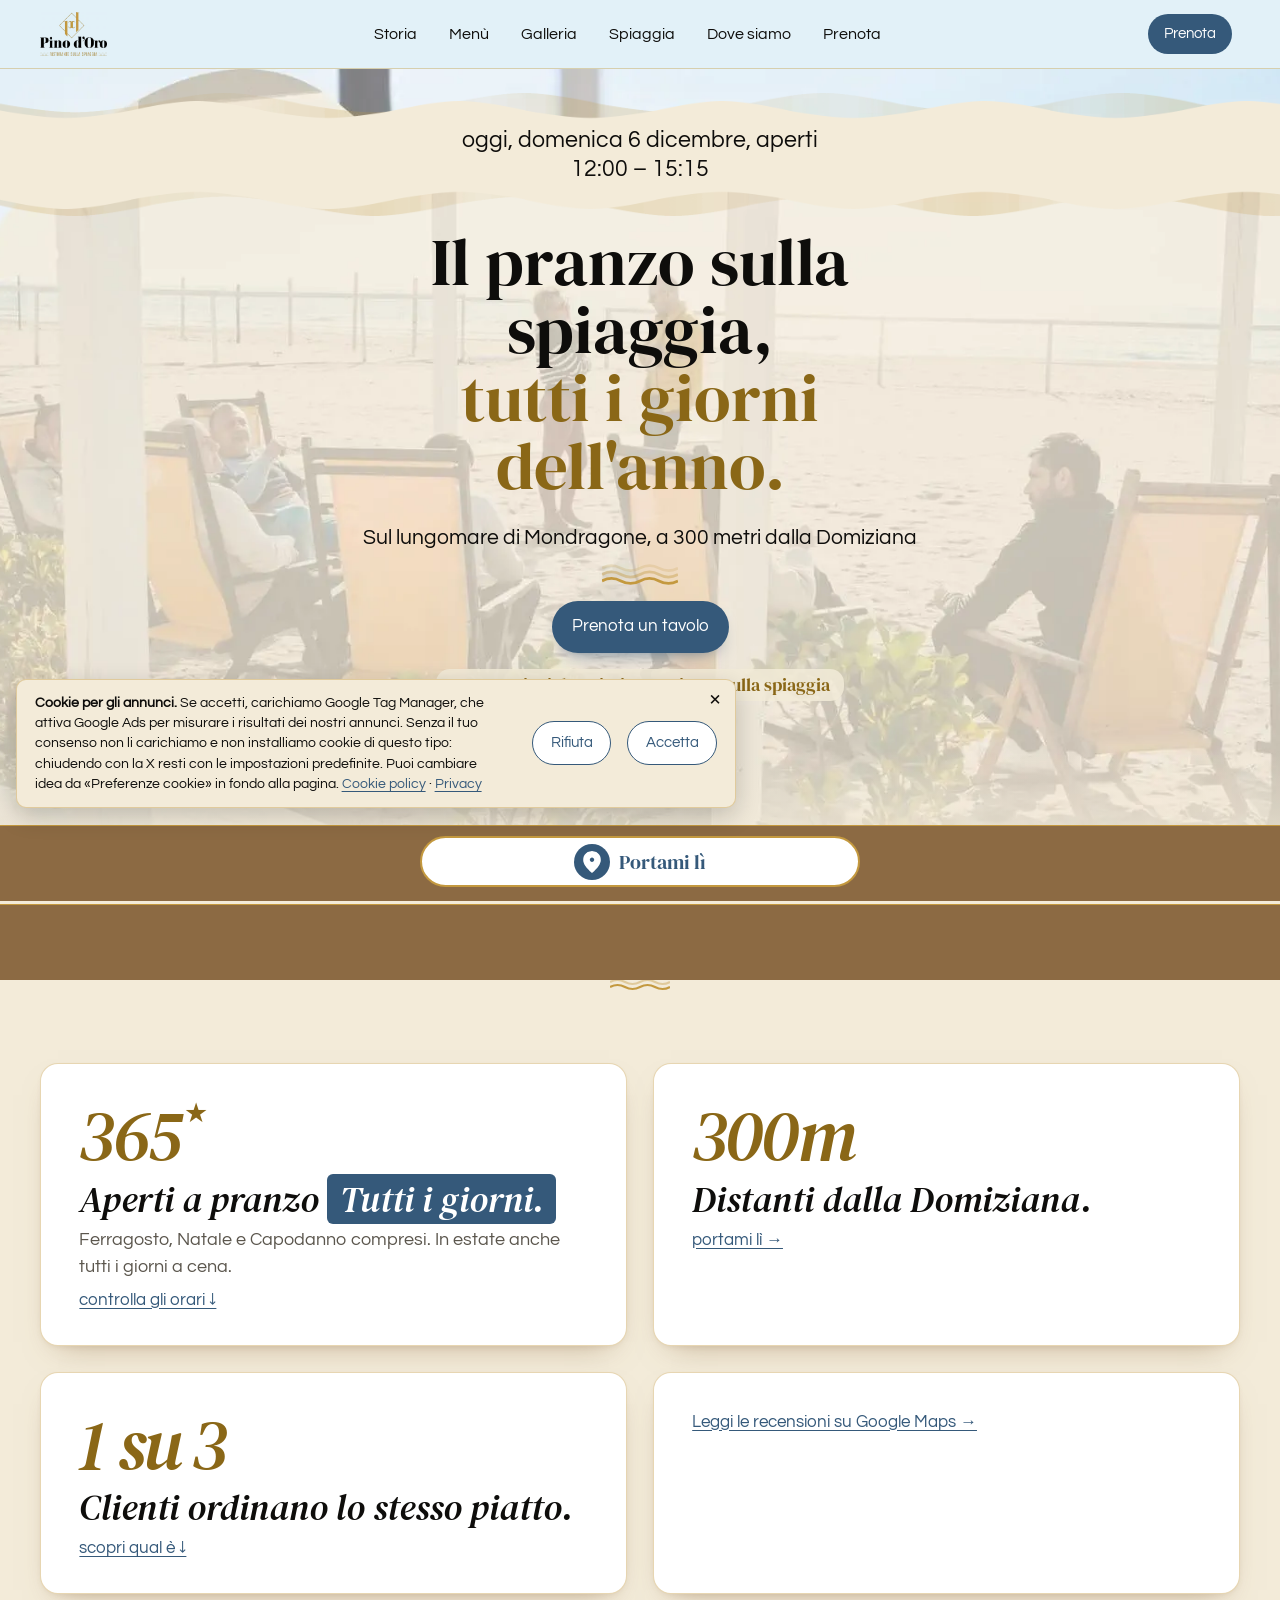
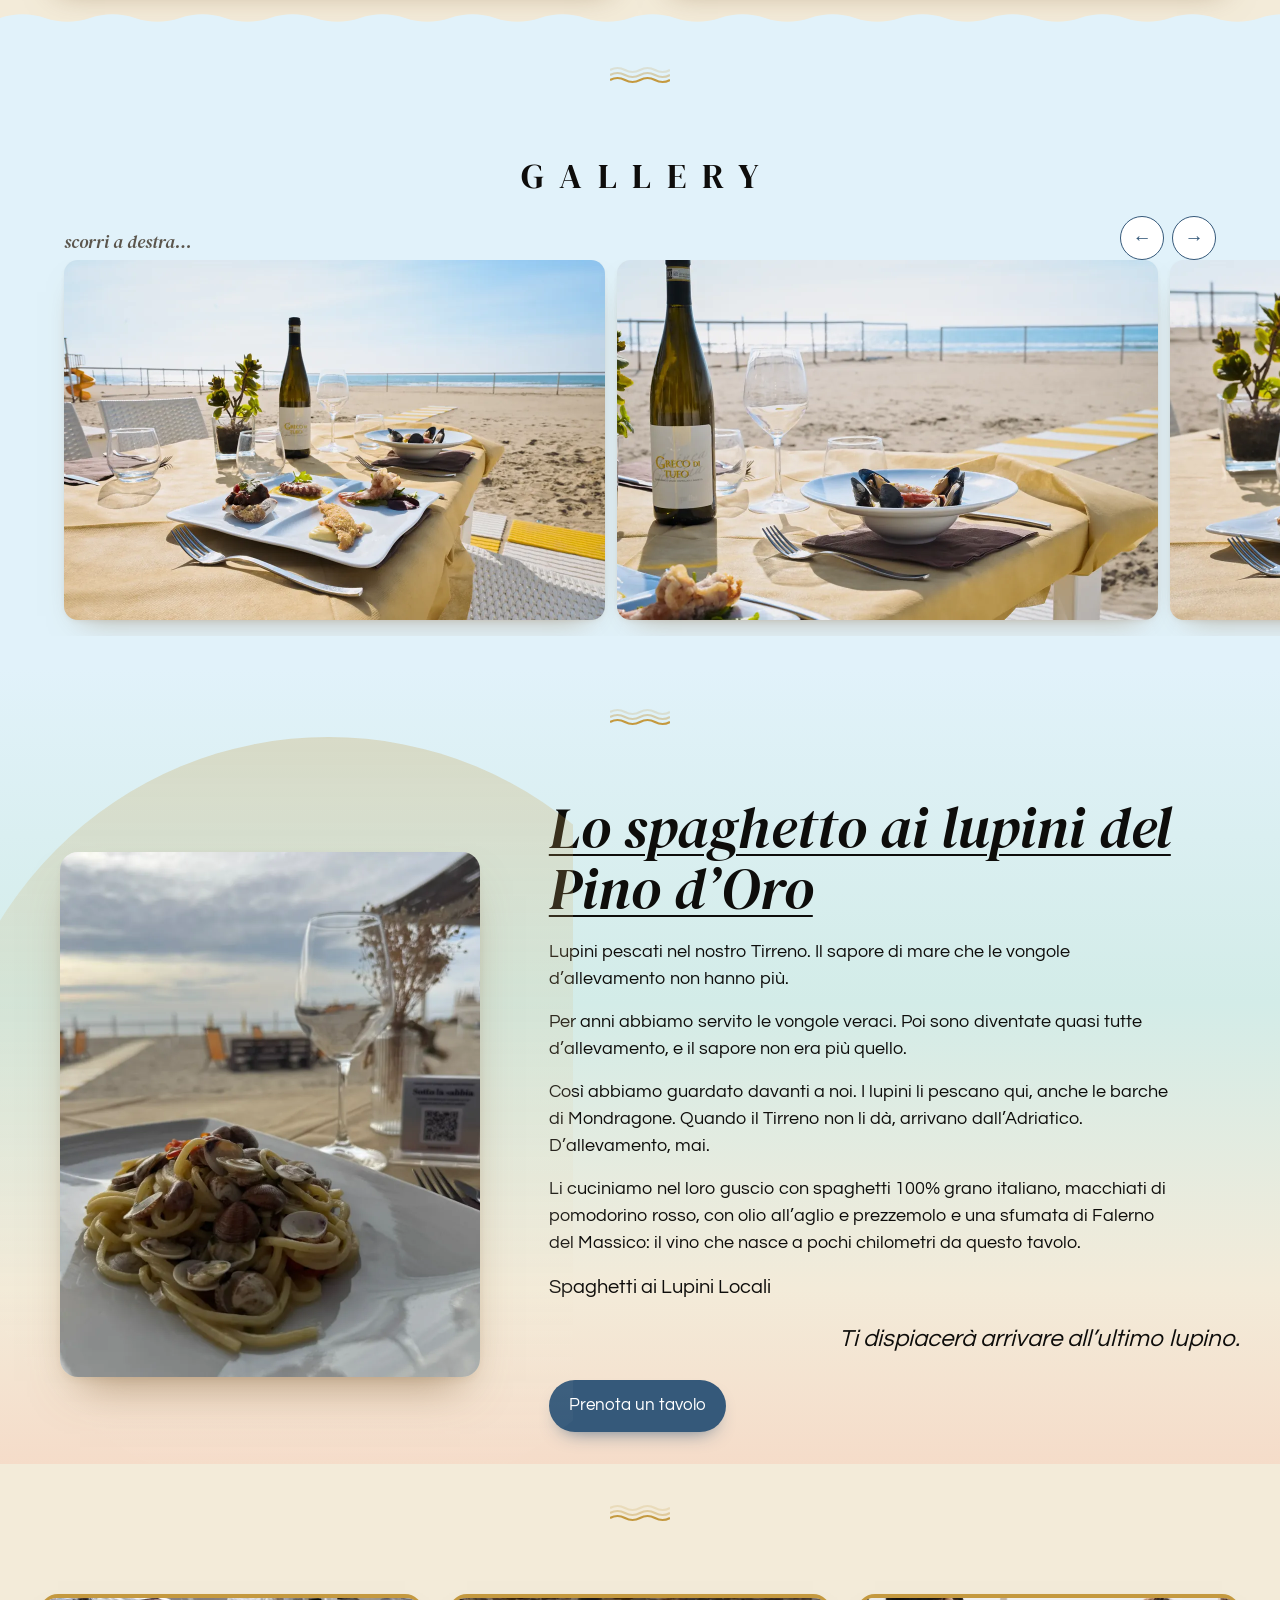
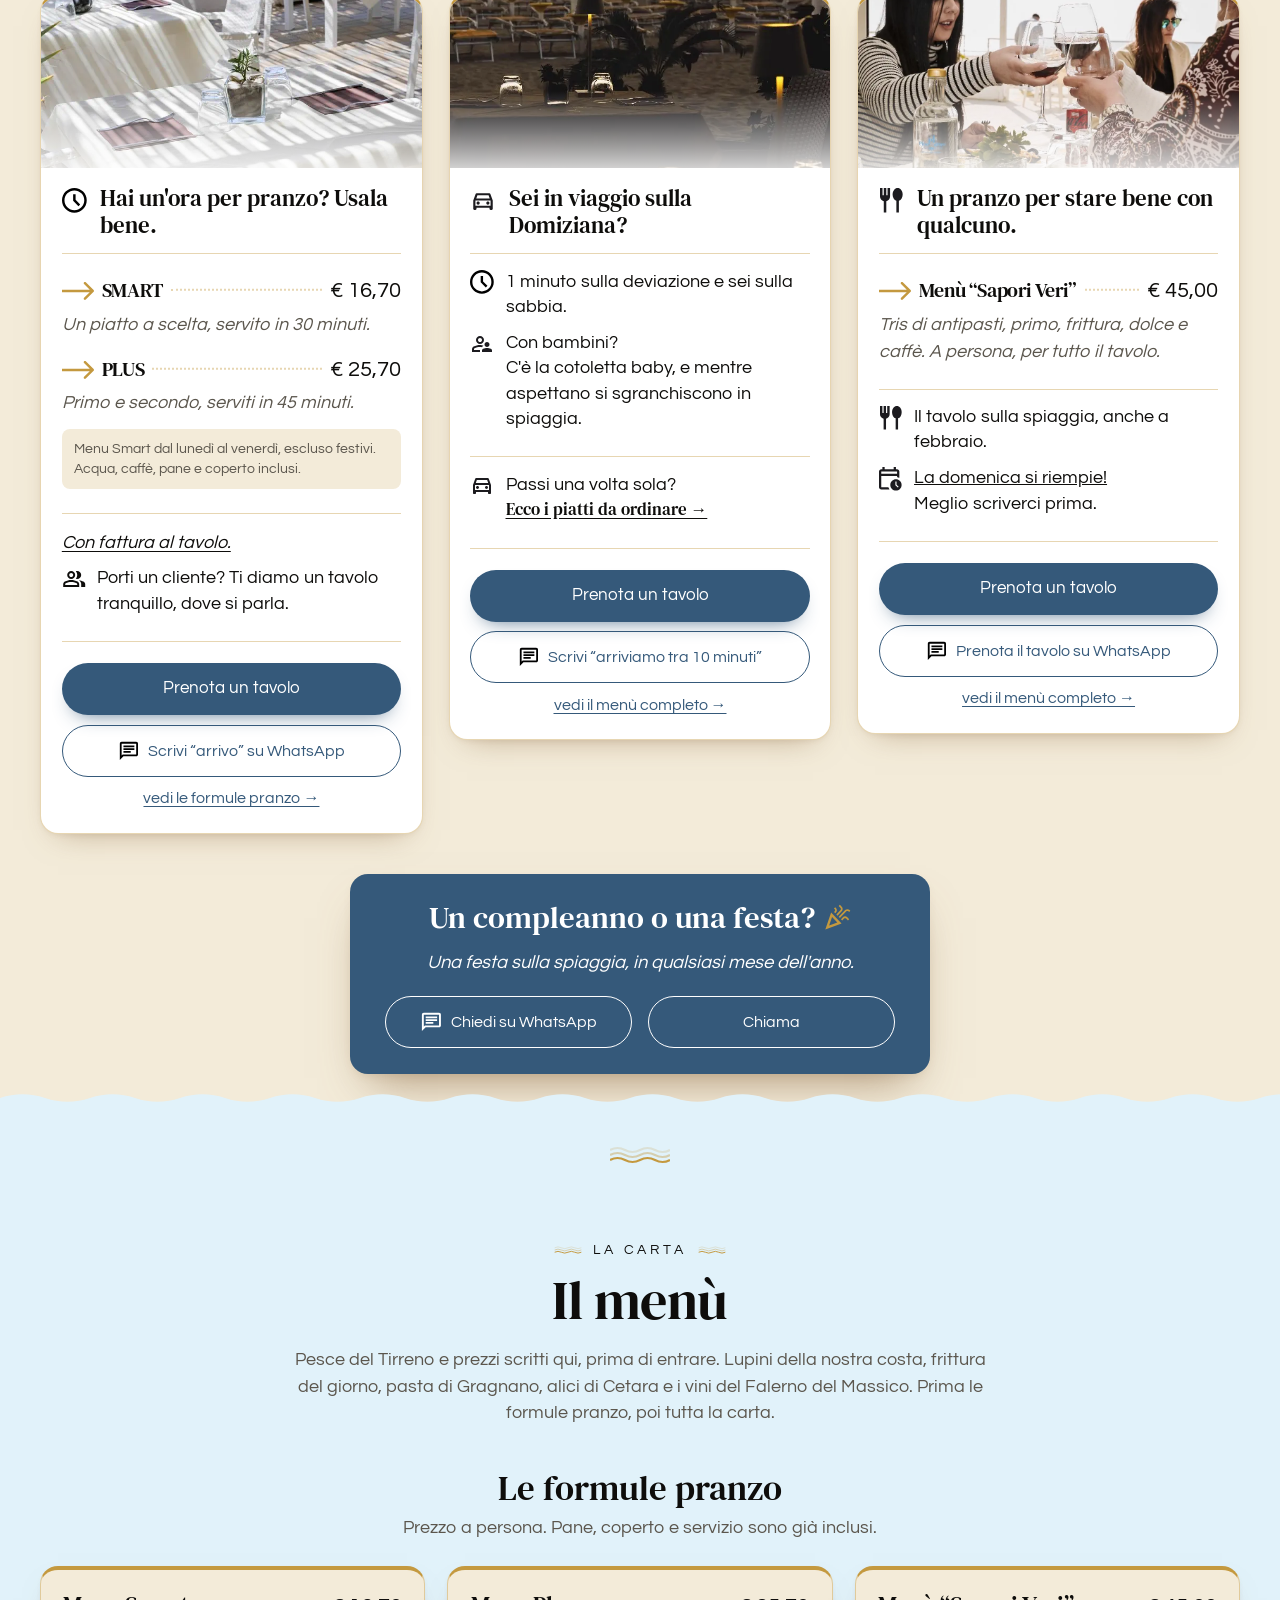
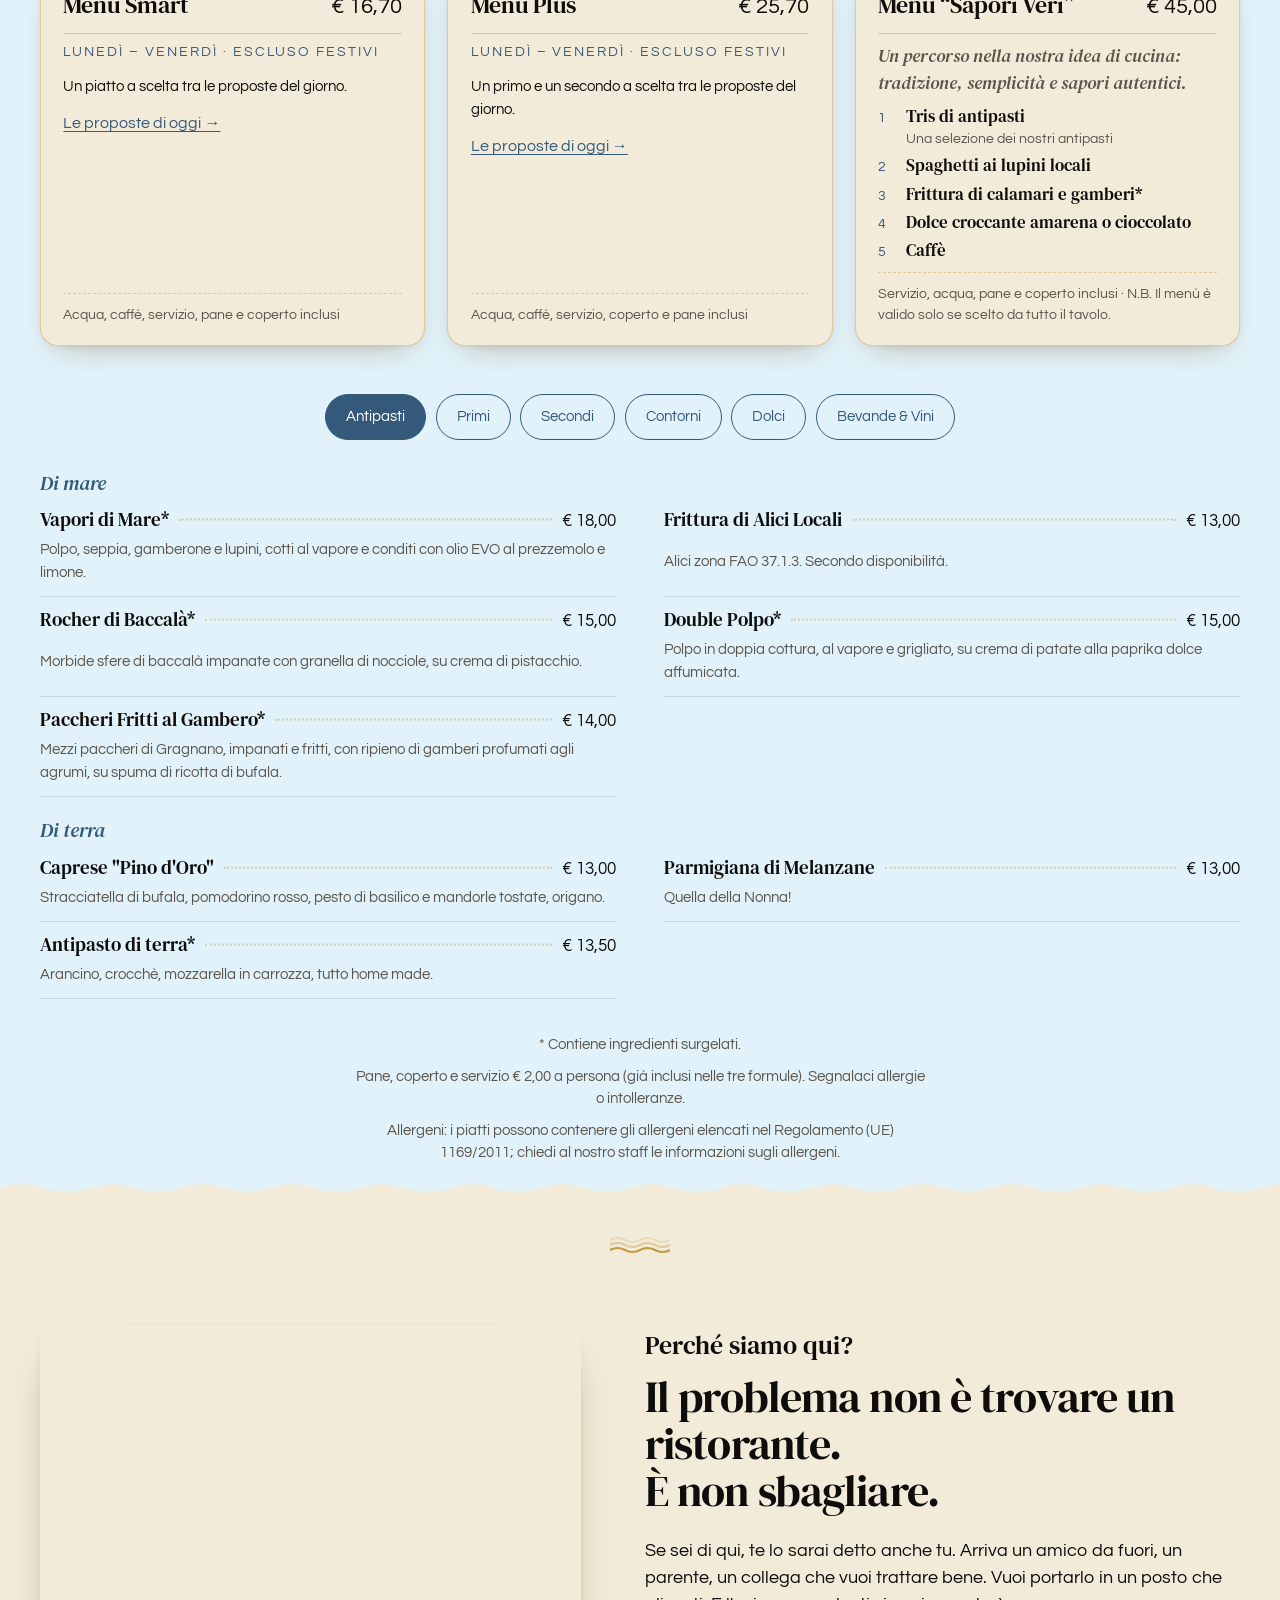
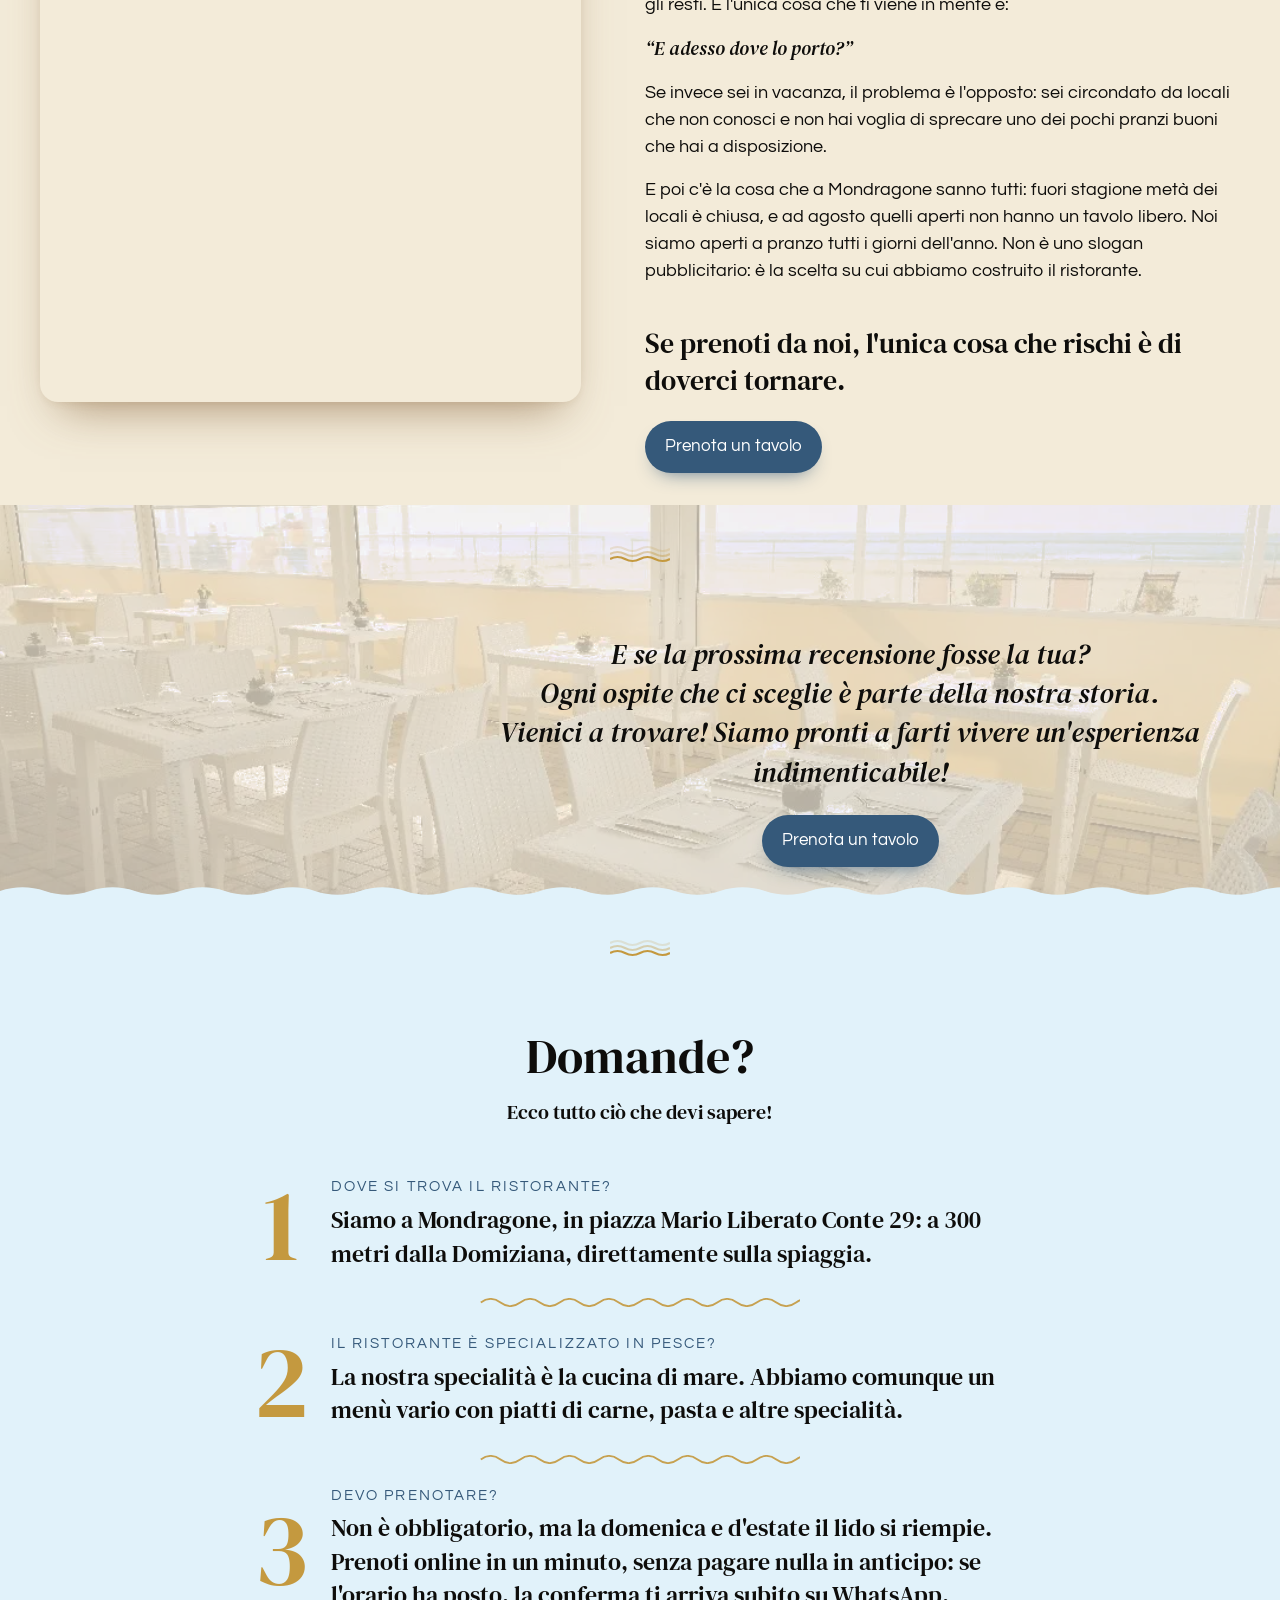
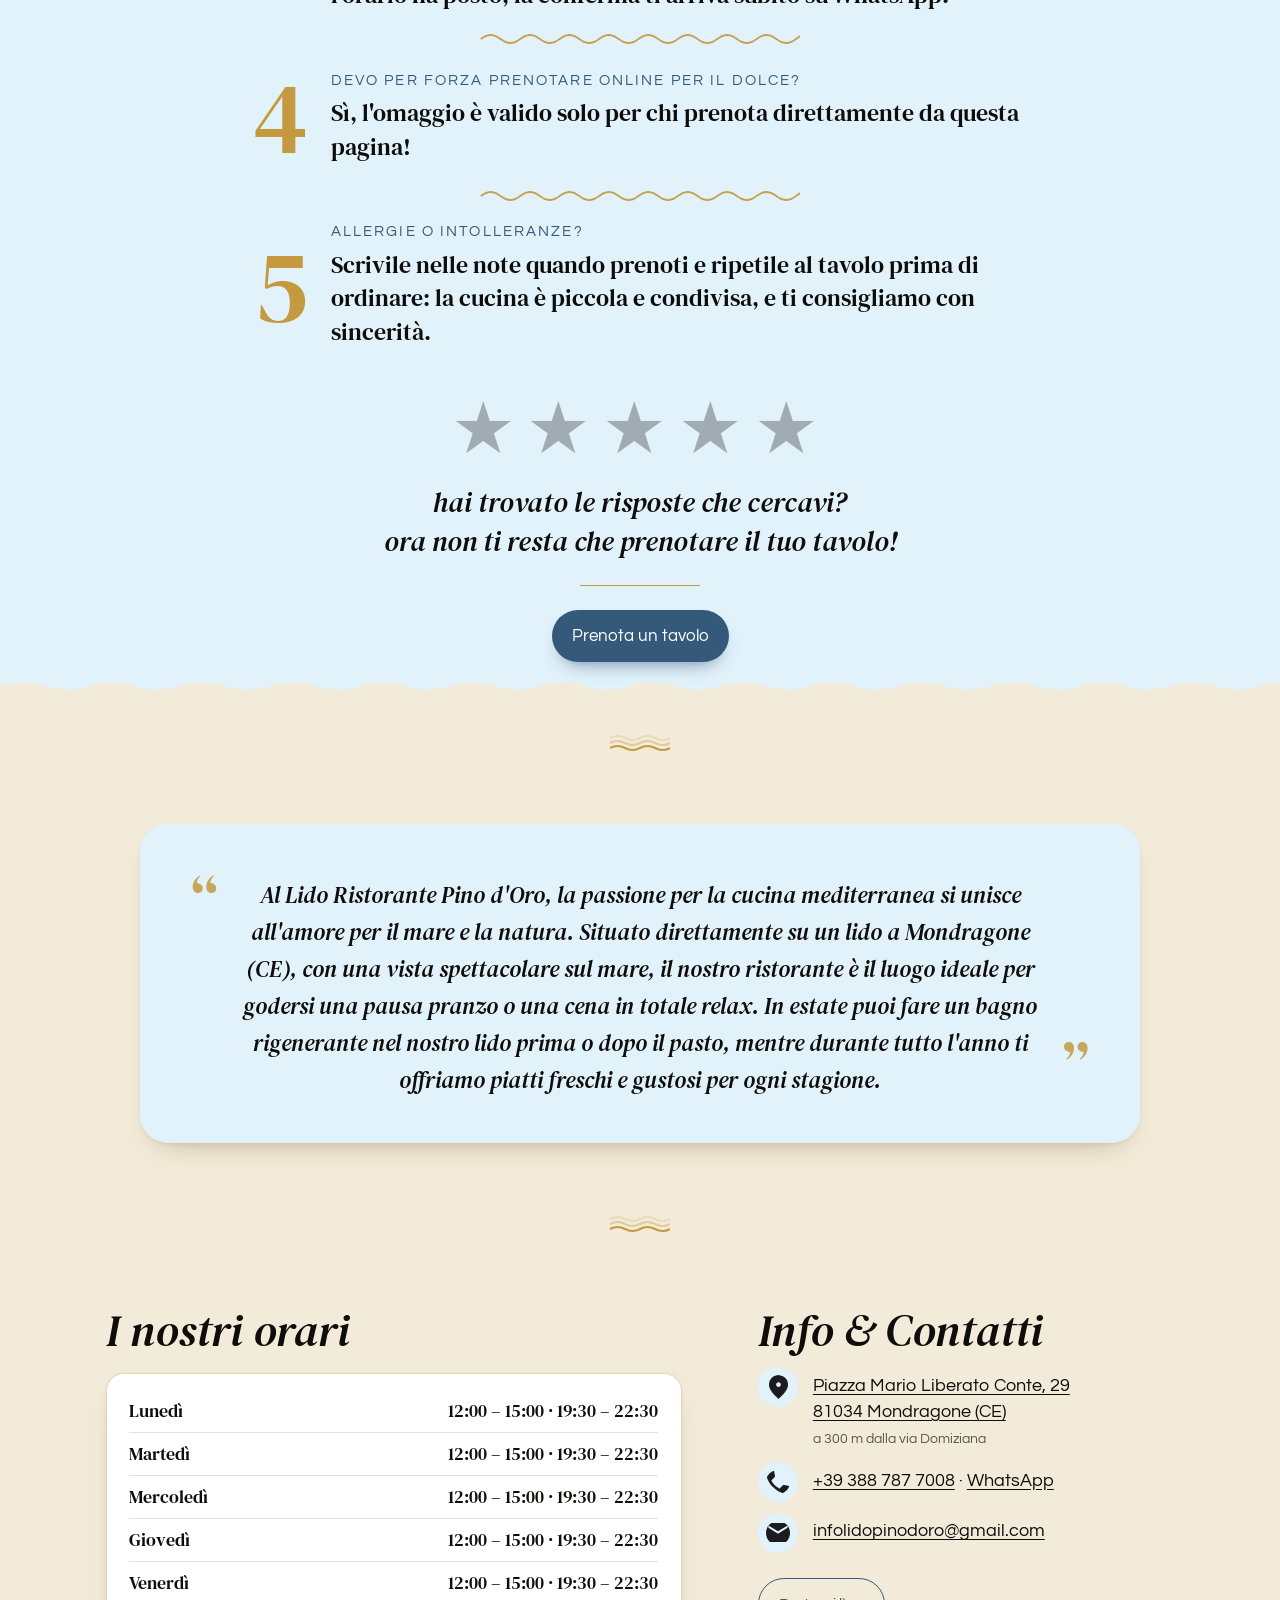
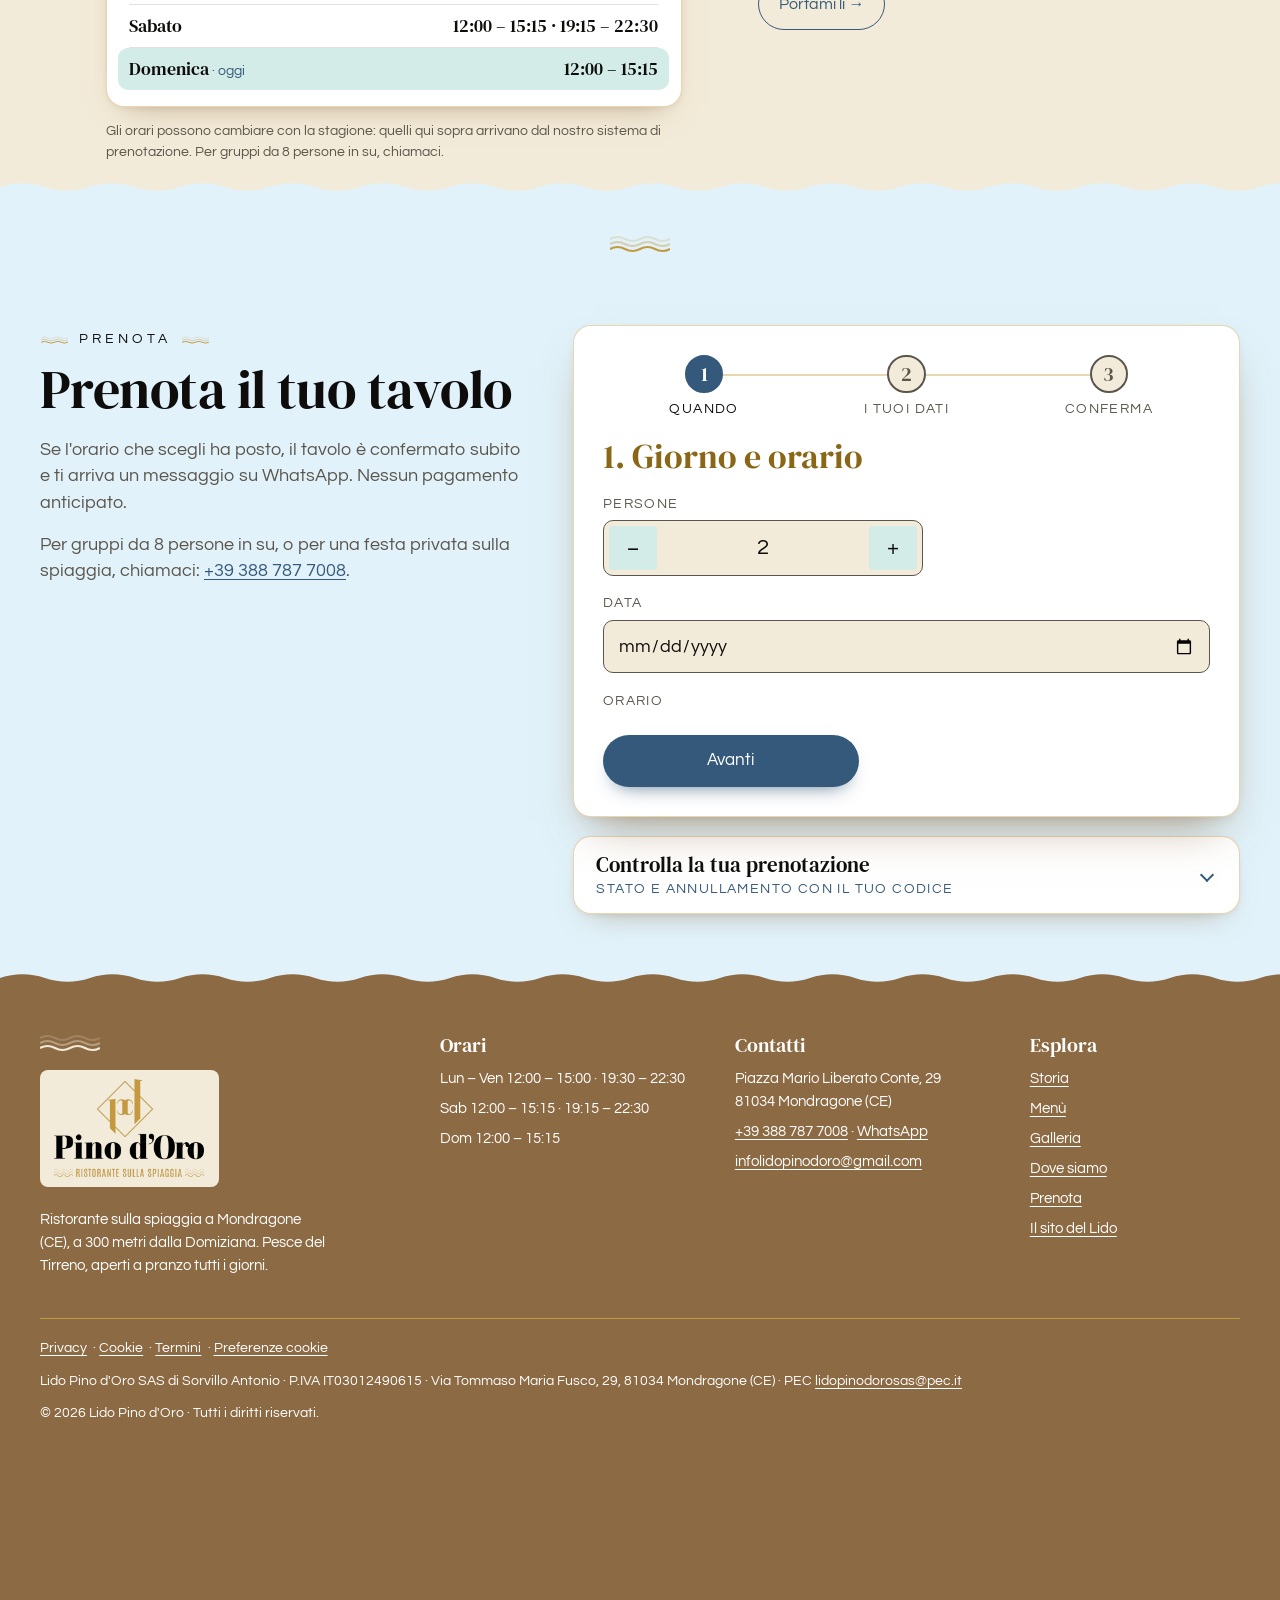
==== index.html @ 7ec5bd09 "Nuova foto degli spaghetti ai lupini Al posto della foto precedente, la nuova foto verticale del tit" ====
<!DOCTYPE html>
<html lang="it">
<head>
  <meta charset="utf-8">
  <!-- Google Tag Manager: il contenitore si carica solo dopo "Accetta" nel banner dei cookie (cookie.html).
       Prima della scelta la modalita' consenso di Google parte con tutto negato. Stesso codice del sito principale. -->
  <script src="assets/consenso.js?v=25dc35beef"></script>
  <meta name="viewport" content="width=device-width, initial-scale=1">
  <title>Ristorante Pino d'Oro — Il pranzo sulla spiaggia, tutti i giorni dell'anno</title>
  <meta name="description" content="Pranzo sulla spiaggia a 1 minuto dalla Domiziana. Pesce del nostro Tirreno, prezzi chiari, servizio in 30 minuti se hai fretta. Aperti a pranzo tutti i giorni dell'anno.">
  <meta name="theme-color" content="#E1F2FA">
  <link rel="icon" href="favicon.ico?v=2" sizes="any">
  <link rel="icon" type="image/png" sizes="32x32" href="favicon-32.png?v=2">
  <link rel="icon" type="image/png" sizes="512x512" href="favicon-512.png?v=2">
  <link rel="apple-touch-icon" sizes="180x180" href="apple-touch-icon.png?v=2">
  <link rel="preload" href="assets/photos/sfondo-spiaggia-800.jpg" as="image" media="(max-width: 719px)" fetchpriority="high">
  <link rel="preload" href="assets/photos/sfondo-spiaggia-1600.webp" as="image" media="(min-width: 720px)" fetchpriority="high">
  <link rel="preload" href="assets/fonts/dm-serif-display-latin-normal.woff2" as="font" type="font/woff2" crossorigin>
  <link rel="preload" href="assets/fonts/questrial-latin-normal.woff2" as="font" type="font/woff2" crossorigin>
  <link rel="stylesheet" href="assets/fonts/fonts.css">
  <style>
    /* ==========================================================================
       Lido Pino d'Oro — one page, one stylesheet. Tokens from the design brief
       (landing "landing_upd1"): cream page, ink text, gold accents, DM Serif +
       Questrial, full-width sections with a generous vertical rhythm.
       ========================================================================== */
    :root {
      --nero: #0E0D0B;
      --oro: #C4993F;            /* decoration only: never text on light backgrounds */
      --oro-scuro: #8A6717;      /* gold text: 18px+ or bold 14px+ only */
      --celeste: #E1F2FA;
      --acquerello: #D3ECE8;
      --spuma: #F3EBD9;
      --pesca: #F5DCC9;          /* only at the end of gradients */
      --marroncino: #8C6A43;
      --mare: #35597A;
      --grigio: #5B564D;
      --bianco: #FFFFFF;
      --sfumatura-spiaggia: linear-gradient(180deg, #E1F2FA 0%, #D3ECE8 42%, #F3EBD9 78%, #F5DCC9 100%);
      --riga: #C4993F66;         /* dividers: gold at 40% */
      --errore: #8A2F1F;
      --font-display: 'DM Serif Display', Georgia, 'Times New Roman', serif;
      --font-serif: 'DM Serif Text', Georgia, 'Times New Roman', serif;
      --font-testo: 'Questrial', 'Century Gothic', 'Avenir Next', Arial, sans-serif;
      --header-h: 68px;
    }

    *, *::before, *::after { box-sizing: border-box; }
    html { scroll-behavior: smooth; -webkit-text-size-adjust: 100%; }
    body {
      margin: 0; background: var(--spuma); color: var(--nero);
      font-family: var(--font-testo); font-size: 1.05rem; line-height: 1.6;
      -webkit-font-smoothing: antialiased; overflow-x: hidden;
    }
    ::selection { background: var(--mare); color: var(--bianco); }
    img { max-width: 100%; height: auto; display: block; }
    h1, h2, h3, h4 { font-weight: 400; margin: 0; line-height: 1.1; }
    p { margin: 0 0 1rem; }
    a { color: var(--mare); text-decoration: underline; text-underline-offset: 3px; transition: letter-spacing .2s ease, color .2s ease; }
    a:hover { letter-spacing: .04em; }
    :focus-visible { outline: 3px solid var(--mare); outline-offset: 3px; border-radius: 3px; }
    hr { border: 0; border-top: 1px solid var(--riga); margin: .9rem 0; }
    button { font: inherit; color: inherit; }
    [hidden] { display: none !important; }
    .sr-only { position: absolute; width: 1px; height: 1px; padding: 0; margin: -1px; overflow: hidden; clip: rect(0, 0, 0, 0); white-space: nowrap; border: 0; }
    .wrap { width: min(1200px, 100% - 2rem); margin-inline: auto; }
    .misura { max-width: 70ch; }
    section, #formule { scroll-margin-top: calc(var(--header-h) + 8px); }
    .sezione { padding: clamp(3.5rem, 8vh, 6.5rem) 0; }
    .occhiello { font-family: var(--font-testo); font-size: .875rem; letter-spacing: .28em; text-transform: uppercase; color: var(--nero); margin: 0 0 .5rem; }
    .occhiello-serif { font-family: var(--font-serif); font-size: clamp(1.2rem, 2vw, 1.6rem); margin: 0 0 .6rem; }
    .sezione-titolo { font-family: var(--font-display); font-size: clamp(2.2rem, 4.5vw, 3.4rem); margin: 0 0 1rem; letter-spacing: -.01em; }
    .lead { font-size: 1.1rem; color: var(--grigio); }
    .icona { width: 1.5rem; height: 1.5rem; flex: none; object-fit: contain; }
    .icona-scura { filter: brightness(0); }
    .icona-chiara { filter: brightness(0) invert(1); }

    /* ---------- Buttons ---------- */
    .btn {
      display: inline-flex; align-items: center; justify-content: center; gap: .6rem;
      min-height: 48px; padding: .75rem 1.6rem; border: 1px solid transparent; border-radius: 4px;
      font-family: var(--font-testo); font-size: 1.05rem; line-height: 1.2; text-decoration: none; cursor: pointer;
      color: var(--nero); background: transparent; text-align: center;
      transition: transform .25s ease, box-shadow .25s ease, letter-spacing .25s ease, background .25s ease;
    }
    .btn:hover { transform: translateY(-4px); letter-spacing: .04em; }
    .btn-linea { background: transparent; border-color: var(--mare); color: var(--mare); }
    .btn-linea:hover { background: var(--celeste); }
    .btn[disabled], .pdo-btn[disabled] { opacity: .6; cursor: wait; transform: none; }
    .link-oro { font-family: var(--font-testo); font-size: 1rem; }
    .link-btn { background: none; border: 0; padding: 0; color: var(--mare); text-decoration: underline; text-underline-offset: 3px; cursor: pointer; font-size: inherit; }

    /* ---------- Header ---------- */
    .header {
      position: sticky; top: 0; z-index: 50; background: #E1F2FAF0; border-bottom: 1px solid var(--riga);
    }
    .nav { display: flex; align-items: center; justify-content: space-between; gap: 1rem; height: var(--header-h); }
    .brand { display: inline-flex; align-items: center; border-radius: 4px; }
    .brand-logo { height: 44px; width: auto; }
    .nav-links { display: flex; gap: clamp(1rem, 2.5vw, 2.2rem); list-style: none; margin: 0; padding: 0; }
    .nav-links a { font-family: var(--font-testo); font-size: 1rem; color: var(--nero); text-decoration: none; padding: .4rem 0; position: relative; }
    .nav-links a::after { content: ""; position: absolute; left: 0; right: 0; bottom: 0; height: 2px; background: var(--oro); transform: scaleX(0); transition: transform .25s ease; transform-origin: left; }
    .nav-links a:hover::after, .nav-links a:focus-visible::after { transform: scaleX(1); }
    .nav-links a:hover { letter-spacing: 0; }
    .nav-cta { display: flex; align-items: center; }
    .nav-toggle {
      display: none; width: 44px; height: 44px; border: 1px solid var(--riga); border-radius: 8px; background: none; cursor: pointer;
      flex-direction: column; gap: 5px; align-items: center; justify-content: center;
    }
    .nav-toggle span { width: 20px; height: 2px; background: var(--nero); display: block; border-radius: 1px; }

    /* ---------- Hero ---------- */
    .hero {
      position: relative; overflow: hidden; min-height: calc(100svh - var(--header-h));
      background: url("assets/photos/sfondo-spiaggia-1600.webp") center top / cover no-repeat, var(--sfumatura-spiaggia);
      display: flex; flex-direction: column; align-items: center; text-align: center; padding: 1.5rem 0 1rem;
    }
    .hero::after { content: ""; position: absolute; inset: auto 0 0; height: 18%; background: linear-gradient(to bottom, transparent, var(--spuma)); pointer-events: none; }
    .hero > * { position: relative; }
    .striscia-bg { --sh: clamp(92px, 12vh, 130px); position: relative; width: 100%; margin: .5rem 0 1.2rem; isolation: isolate; overflow-x: clip; }
    @supports (height: 1svh) { .striscia-bg { --sh: clamp(84px, 12svh, 130px); } }  /* svh: the height visible with the browser bar shown */
    .striscia-bg::before {
      content: ""; position: absolute; left: 0; right: calc(var(--sh) * -1.14 * 4.8615); top: -7%; bottom: -7%; z-index: -2; opacity: .7;
      background: url("assets/icons/ui/wave2.webp?v=c290f64829") repeat-x 0 0 / calc(var(--sh) * 1.14 * 4.8615) calc(var(--sh) * 1.14);
      animation: onda-indietro 32s linear infinite;
    }
    .striscia {
      position: relative; height: var(--sh); display: flex; align-items: center; justify-content: center; gap: clamp(.4rem, 1.5vw, 1rem);
      color: var(--nero); padding: 0 clamp(.5rem, 2vw, 1rem); isolation: isolate;
    }
    .striscia::before {  /* wave.png gives only the shape; the color is the palette's light sand */
      content: ""; position: absolute; top: 0; bottom: 0; left: calc(var(--sh) * -4.8615); right: 0; z-index: -1; background-color: var(--spuma);
      -webkit-mask: url("assets/icons/ui/wave.png?v=8fa8e5029a") repeat-x 0 0 / calc(var(--sh) * 4.8615) var(--sh);
      mask: url("assets/icons/ui/wave.png?v=8fa8e5029a") repeat-x 0 0 / calc(var(--sh) * 4.8615) var(--sh);
      animation: onda 13s linear infinite;
    }
    .striscia-testo { margin: 0; display: grid; line-height: 1.3; }
    /* The date stays inside the part of the wave that is always covered (16–84% of its height): two lines of 1.3 leave 7px each side,
       and the longest date ("oggi, mercoledì 30 settembre, aperti", 16em) stays on one line */
    .striscia-testo, .striscia-ora { font-size: min(calc(var(--sh) * .26 - 5.4px), calc((100vw - 2.5rem) / 16.5)); text-wrap: balance; }
    .hero-titolo {
      font-family: var(--font-display); max-width: 26ch; margin: 0 auto; padding: 0 1rem;
    }
    .hero-titolo-oro { color: var(--oro-scuro); }  /* the palette's gold for text */
    /* The payoff, big: the width is capped so it wraps as "Il pranzo sulla / spiaggia, / tutti i giorni / dell'anno." */
    .pdo-hero .hero-titolo { font-size: clamp(36px, min(12vw, 5.6vh), 52px); font-size: clamp(32px, min(12vw, 5.4svh), 52px); max-width: 8.6em; line-height: 1.05; margin-bottom: 12px; }
    @media (min-width: 768px) {
      /* four lines on computers too: the size follows the screen height, so Prenota and the invite line stay above the bar */
      .pdo-hero .hero-titolo { font-size: clamp(46px, 7.4vh, 84px); line-height: 1.02; }
      .pdo-hero .hero-sotto { max-width: none; }  /* one line */
      .pdo-hero .ondine-hero { margin: .7rem auto .9rem; }
      .pdo-hero .hero-cta { flex-grow: 1; }  /* with the band's margin-top: auto, the band goes down to the end of the first screen */
    }
    .pdo-hero { padding-bottom: 0; }  /* the first screen ends with the brown band of "Portami lì" */
    .hero-sotto { margin: .7rem auto 0; padding: 0 1rem; max-width: 36ch; font-size: clamp(1.05rem, 1.8vw, 1.3rem); line-height: 1.4; color: var(--nero); }
    .hero-cta { display: flex; flex-direction: column; align-items: center; gap: 1rem; width: min(100%, 520px); margin: 0 auto; padding: 0 1rem; }
    /* Under "Prenota un tavolo" the button sits on the same brown band as the bar at the bottom, as wide as the screen and above the hero's bottom fade;
       the band keeps its size while the button is in the bar */
    .portami-posto { z-index: 1; display: grid; grid-template-columns: min(100%, 440px); justify-content: center; width: 100vw; height: var(--pdo-altezza-barra); margin-top: auto;
      padding: 10px 12px 14px; background: var(--marroncino); border-top: 1px solid var(--oro); }
    /* Same look as the payoff: display serif, dark gold, on light sand so it stands out on the photo */
    .hero-oppure {
      margin: 0; width: max-content; max-width: min(36em, 100vw - 2rem); padding: .3rem .9rem; border-radius: 14px; background: #F3EBD9D9;
      font-family: var(--font-display); font-size: clamp(1.05rem, 1.4vw, 1.2rem); line-height: 1.3; color: var(--oro-scuro); text-align: center; text-wrap: balance;
    }
    @media (max-width: 767px) {
      /* the first screen fills the visible height, and tightens on short phones */
      .pdo-hero { justify-content: space-between; min-height: calc(100svh - var(--header-h)); padding-top: clamp(.5rem, 2svh, 1.5rem); }  /* the free space is shared between the blocks */
      .pdo-hero .striscia-bg { margin: 0 0 clamp(.5rem, 1.6svh, 1.2rem); }
      .pdo-hero .ondine-hero { margin: clamp(.5rem, 1.4svh, 1rem) auto clamp(.6rem, 1.6svh, 1.2rem); }
      .pdo-hero .hero-cta { gap: clamp(.6rem, 1.8svh, 1rem); }
      /* the line is a divider between the booking button and "Portami lì" */
      .hero-oppure { display: flex; align-items: center; gap: .9rem; width: 100%; max-width: none; padding: 0; border-radius: 0; background: none; font-size: 1.15rem; text-shadow: 0 0 8px #F3EBD9, 0 0 2px #F3EBD9; }
      .hero-oppure::before, .hero-oppure::after { content: ""; flex: 1 1 1.5rem; height: 1px; background: var(--oro); }
      .hero-oppure span { max-width: 15em; }
      /* right under the divider an arrow points at "Portami lì" */
      .hero-freccia {
        display: block; z-index: 1; width: clamp(20px, 7svh - 22px, 44px); aspect-ratio: 118 / 112; margin: -.35rem 0 0;
        background-color: var(--oro-scuro); -webkit-mask: url("assets/icons/ui/arrow-down.svg?v=b5943242de") center / contain no-repeat; mask: url("assets/icons/ui/arrow-down.svg?v=b5943242de") center / contain no-repeat; animation: freccia 1.8s ease-in-out infinite;
      }
    }
    @media (min-width: 768px) { .hero-freccia { display: none; } }
    @keyframes freccia { 0%, 100% { transform: none; } 50% { transform: translateY(5px); } }  /* only towards the button, never into the text */

    /* ---------- Le prove ---------- */
    .prove { padding: clamp(2rem, 6vh, 4.5rem) 0 clamp(1rem, 4vh, 2.5rem); }
    .prova { padding: clamp(1.6rem, 4vh, 2.8rem) 0; border-top: 1px solid var(--riga); }
    .prova:first-child { border-top: 0; }
    .prova.destra { text-align: right; }
    .numero { display: block; font-family: var(--font-display); font-style: italic; font-size: clamp(4rem, 10vw, 8rem); line-height: 1; letter-spacing: -.04em; color: var(--oro-scuro); }
    .numero .stellina { font-style: normal; font-size: .38em; color: var(--oro-scuro); vertical-align: top; margin-left: .15em; }
    .numero .stellona { font-style: normal; }
    .prova-titolo { font-family: var(--font-serif); font-style: italic; font-size: clamp(1.45rem, 2.8vw, 2.3rem); line-height: 1.25; margin: .4rem 0 .2rem; }
    .chip { background: var(--mare); color: var(--bianco); padding: .05em .3em; }
    .prova-sotto { font-family: var(--font-serif); font-style: italic; font-size: clamp(1rem, 1.6vw, 1.25rem); margin: 0 0 .4rem; color: var(--grigio); }
    .prova a { font-size: 1.05rem; }

    .menu { padding: clamp(3.5rem, 8vh, 6.5rem) 0; background: var(--celeste); }
    .menu-testa { text-align: center; }
    .menu-testa .lead { margin-inline: auto; }
    .formule { margin-top: 2.5rem; }
    .formule-titolo { font-family: var(--font-serif); font-size: clamp(1.6rem, 2.8vw, 2.2rem); text-align: center; margin: 0 0 .3rem; }
    .formule-sotto { text-align: center; color: var(--grigio); margin: 0 0 1.6rem; }
    .formule-grid { display: grid; gap: 1.4rem; }
    .formula {
      background: var(--spuma); border: 2px solid var(--oro); border-radius: 8px; padding: 1.3rem 1.4rem 1.2rem;
      box-shadow: 0 4px 10px #0E0D0B1A; display: flex; flex-direction: column; gap: .5rem;
    }
    .formula header { display: flex; justify-content: space-between; align-items: baseline; gap: 1rem; padding-bottom: .6rem; border-bottom: 1px solid var(--riga); }
    .formula h4 { font-family: var(--font-serif); font-size: 1.5rem; }
    .formula-prezzo { font-family: var(--font-testo); font-size: 1.35rem; white-space: nowrap; }
    .formula-quando { font-size: .875rem; letter-spacing: .14em; text-transform: uppercase; color: var(--mare); margin: 0; }
    .formula-label { font-size: .95rem; margin: .3rem 0 0; }
    .formula ul, .formula ol { list-style: none; margin: 0; padding: 0; display: grid; gap: .2rem; font-family: var(--font-serif); font-size: 1.05rem; }
    .formula ul li { padding-left: 1.1rem; position: relative; }
    .formula ul li::before { content: ""; position: absolute; left: 0; top: .72em; width: .55rem; height: 1px; background: var(--oro); }
    .formula-quote { font-family: var(--font-serif); font-style: italic; color: var(--grigio); margin: 0; }
    .formula-seq { counter-reset: portata; margin-top: .2rem; }
    .formula-seq li { counter-increment: portata; display: flex; gap: .7rem; align-items: baseline; }
    .formula-seq li::before { content: counter(portata); font-family: var(--font-testo); font-size: .9rem; color: var(--mare); min-width: 1rem; }
    .formula-seq small { display: block; font-family: var(--font-testo); font-size: .875rem; color: var(--grigio); }
    .formula-incl { margin: auto 0 0; padding-top: .7rem; border-top: 1px dashed var(--riga); font-size: .875rem; color: var(--grigio); }
    .tabs { display: flex; justify-content: center; flex-wrap: wrap; gap: .6rem; margin: 3rem 0 2rem; }
    .tab {
      min-height: 46px; padding: .5rem 1.25rem; border: 1px solid var(--mare); border-radius: 999px; background: transparent; cursor: pointer;
      font-family: var(--font-testo); font-size: .95rem; color: var(--mare); transition: background .2s ease, color .2s ease, transform .2s ease;
    }
    .tab:hover { background: var(--acquerello); transform: translateY(-2px); }
    .tab[aria-selected="true"] { background: var(--mare); color: var(--bianco); }
    .panel { display: none; }
    .panel.active { display: grid; gap: 0 3rem; animation: apparsa .35s ease; }
    .menu-sub { grid-column: 1 / -1; font-family: var(--font-serif); font-style: italic; font-size: 1.25rem; color: var(--mare); margin: 1.4rem 0 .2rem; }
    .menu-sub:first-child { margin-top: 0; }
    .voce { display: grid; grid-template-columns: auto 1fr auto; align-items: baseline; column-gap: .6rem; padding: .7rem 0; border-bottom: 1px solid #0E0D0B1F; }
    .voce-nome { font-family: var(--font-serif); font-size: 1.2rem; line-height: 1.2; min-width: 0; }
    .voce .puntini { transform: translateY(-.3em); min-width: 1.5rem; }
    .voce-prezzo { font-family: var(--font-testo); font-size: 1.05rem; white-space: nowrap; }
    .voce p { grid-column: 1 / -1; margin: .3rem 0 0; font-size: .95rem; line-height: 1.5; color: var(--grigio); }
    .voce-tag { display: inline-block; font-family: var(--font-testo); font-size: .875rem; letter-spacing: .14em; text-transform: uppercase; color: var(--mare); margin-left: .5rem; vertical-align: middle; }
    .wines { grid-column: 1 / -1; }
    .wines .voce { padding: .45rem 0; break-inside: avoid; }
    .wines .voce-nome { font-size: 1.05rem; }
    .menu-nota { text-align: center; margin: 2.2rem auto 0; max-width: 72ch; font-size: .92rem; color: var(--grigio); }
    .menu-nota + .menu-nota { margin-top: .6rem; }
    @media (min-width: 1024px) {
      .formule-grid { grid-template-columns: repeat(3, 1fr); }
      .panel.active { grid-template-columns: 1fr 1fr; }
      .wines { columns: 2; column-gap: 3rem; }
    }

    /* ---------- Galleria ---------- */
    .galleria { padding: clamp(3rem, 7vh, 5rem) 0 clamp(2rem, 5vh, 3.5rem); background: var(--celeste); border-top: 1px solid var(--riga); }
    .galleria-titolo { font-family: var(--font-display); text-align: center; font-size: clamp(1.6rem, 3vw, 2.2rem); letter-spacing: .45em; text-indent: .45em; text-transform: uppercase; margin: 0 0 1.2rem; }
    .galleria-testa { display: flex; justify-content: space-between; align-items: flex-end; gap: 1rem; padding: 0 clamp(1rem, 5vw, 5rem); }
    .galleria-hint { font-family: var(--font-serif); font-style: italic; color: var(--grigio); margin: 0 0 .3rem; }
    .galleria-nav { display: none; gap: .5rem; }
    .galleria-btn { width: 44px; height: 44px; border-radius: 50%; border: 1px solid var(--mare); background: var(--bianco); color: var(--mare); cursor: pointer; font-size: 1.2rem; transition: background .2s ease, transform .2s ease; }
    .galleria-btn:hover { background: var(--acquerello); transform: translateY(-2px); }
    .galleria-scroll {
      display: flex; gap: 12px; overflow-x: auto; overscroll-behavior-x: contain; scroll-snap-type: x mandatory; -webkit-overflow-scrolling: touch;
      padding: 0 clamp(1rem, 5vw, 5rem) 1rem; scroll-padding-inline: clamp(1rem, 5vw, 5rem);
    }
    .galleria-scroll img { flex: 0 0 auto; height: 300px; width: auto; object-fit: cover; scroll-snap-align: start; background: var(--spuma); }

    /* ---------- Il piatto più ordinato ---------- */
    .piatto { padding: clamp(3rem, 7vh, 5.5rem) 0; background: var(--sfumatura-spiaggia); overflow: hidden; overflow: clip; } /* the decorative blob must never widen the page */
    .piatto-grid { display: grid; gap: 2rem; align-items: center; }
    .piatto-visual { position: relative; width: min(100%, 300px); aspect-ratio: 4 / 5; margin: 0 auto; }
    .piatto-cerchio { position: absolute; inset: -22% auto auto -28%; width: 150%; max-width: none; height: auto; z-index: 0; opacity: .9; pointer-events: none; }
    .piatto-foto { position: relative; z-index: 1; width: 100%; height: auto; border-radius: var(--pdo-raggio-grande); box-shadow: 0 18px 40px #0E0D0B33; }
    .piatto-titolo { font-family: var(--font-display); font-size: clamp(2.2rem, 4.5vw, 3.6rem); line-height: 1.05; margin: 0 0 1.2rem; }
    .piatto-titolo em { text-decoration: underline; text-decoration-thickness: 2px; text-underline-offset: 6px; }
    .piatto-testo p { font-family: var(--font-testo); max-width: 62ch; }
    .piatto-prezzo { font-family: var(--font-serif); font-size: 1.25rem; }
    .piatto-chiusa { font-family: var(--font-serif); font-style: italic; font-size: clamp(1.2rem, 2vw, 1.5rem); text-align: right; margin: 1.2rem 0 1.4rem; }
    .piatto-cta { display: flex; justify-content: center; }
    .piatto-cta .btn { width: min(100%, 460px); }

    /* ---------- Formule (offer cards) + festa ---------- */
    .offerte { padding: clamp(1.5rem, 5vh, 3.5rem) 0 clamp(2.5rem, 6vh, 4rem); }
    .offerte-grid { display: grid; gap: 1.6rem; }
    .card {
      background: var(--bianco); border: 2px solid var(--oro); border-radius: 8px 8px 0 0; box-shadow: 0 4px 10px #0E0D0B22;
      display: flex; flex-direction: column; transition: transform .2s ease, box-shadow .2s ease; font-family: var(--font-testo);
    }
    .card:hover { transform: translateY(-4px); box-shadow: 0 10px 22px #0E0D0B2E; }
    .card-foto { height: 150px; overflow: hidden; position: relative; border-radius: 6px 6px 0 0; background: var(--spuma); }
    .card-foto img { width: 100%; height: 100%; object-fit: cover; }
    .card-foto::after { content: ""; position: absolute; inset: 55% 0 0; background: linear-gradient(transparent, #ffffffcc); }
    .card-corpo { padding: 1.1rem 1.3rem 1.4rem; display: flex; flex-direction: column; flex: 1; }
    .card-titolo { display: flex; gap: .8rem; align-items: flex-start; font-family: var(--font-serif); font-size: 1.45rem; line-height: 1.15; }
    .card-titolo .icona { width: 1.6rem; height: 1.6rem; margin-top: .15rem; }
    .riga { display: flex; flex-wrap: nowrap; align-items: baseline; gap: .4rem .5rem; margin-top: .4rem; } /* nome, puntini e prezzo su una riga sola */
    .riga-freccia { width: 2rem; height: auto; align-self: center; flex: none; }
    .riga-nome { flex: 0 1 auto; font-family: var(--font-serif); font-size: clamp(1.25rem, 1.5vw, 1.9rem); line-height: 1; letter-spacing: -.02em; min-width: 0; }
    .puntini { flex: 1 1 1rem; min-width: 1rem; border-bottom: 2px dotted var(--riga); transform: translateY(-.35em); }
    .riga-prezzo { flex: none; font-size: 1.35rem; white-space: nowrap; }
    .riga-desc { font-style: italic; margin: .2rem 0 .6rem; color: var(--grigio); }
    .card-nota { font-style: italic; text-decoration: underline; text-underline-offset: 3px; margin: 0 0 .6rem; }
    .card-voce { display: flex; gap: .7rem; align-items: flex-start; margin: 0 0 .7rem; line-height: 1.4; }
    .card-voce .icona { margin-top: .1rem; }
    .card-voce a { font-family: var(--font-serif); color: var(--nero); font-size: 1.05rem; }
    .card-cta { margin-top: auto; display: grid; gap: .6rem; justify-items: center; padding-top: .4rem; }
    .card-cta { width: 100%; }
    .card-cta .pdo-btn, .card-cta .pdo-btn-secondario { width: 100%; }
    .card-cta .icona { width: 1.4rem; height: 1.4rem; }
    .card .pdo-scheda-condizioni { margin: .2rem 0 .6rem; }
    .festa-wrap { display: flex; justify-content: center; margin-top: 2.5rem; }
    .festa {
      background: var(--mare); color: var(--bianco); border-radius: 8px; box-shadow: 0 0 12px #0E0D0B59; width: min(100%, 580px);
      padding: 1.6rem clamp(1rem, 4vw, 2.2rem); text-align: center; font-family: var(--font-testo);
    }
    .festa-titolo { font-family: var(--font-serif); font-size: clamp(1.5rem, 2.4vw, 2rem); color: var(--bianco); display: inline-flex; gap: .5rem; align-items: center; }
    .festa-titolo .icona { width: 1.8rem; height: 1.8rem; }
    .festa-testo { font-style: italic; font-size: 1.15rem; margin: .8rem 0 1.2rem; }
    .festa-cta { display: flex; gap: 1rem; justify-content: center; flex-wrap: wrap; }
    .festa .pdo-btn-secondario { flex: 1 1 8rem; color: var(--bianco); border-color: var(--bianco); }
    .festa .pdo-btn-secondario:hover, .festa .pdo-btn-secondario:focus-visible { background: #FFFFFF1A; }
    .festa .pdo-btn-secondario .icona { width: 1.4rem; height: 1.4rem; }

    /* ---------- Storia ---------- */
    .storia { padding: clamp(3rem, 8vh, 6rem) 0; }
    .storia-inner { max-width: 960px; }
    .storia-foto { width: 100%; border-radius: 12px; margin: 0 0 2rem; }
    .storia-titolo { font-family: var(--font-display); font-size: clamp(2.2rem, 5vw, 4rem); line-height: 1.08; letter-spacing: -.02em; margin: 0 0 1.4rem; }
    .storia-testo p { max-width: 70ch; }
    .storia-testo .battuta { font-family: var(--font-serif); font-style: italic; font-size: 1.2rem; }
    .storia-chiusa { font-family: var(--font-serif); font-size: clamp(1.3rem, 2.2vw, 1.75rem); line-height: 1.3; margin: 1.6rem 0 1.4rem; }
    .storia-cta { display: flex; }

    /* ---------- Recensione + invito ---------- */
    .recensione {
      background: center / cover no-repeat; background-color: #FFFFFFA4; background-blend-mode: lighten;
      padding: clamp(3rem, 8vh, 6rem) 0; text-align: center;
    }
    /* La foto di sfondo non è "lazy" per il browser: lo script aggiunge .is-near quando la sezione si avvicina. */
    .recensione.is-near { background-image: url("assets/photos/terrazza-interno-1200.jpg"); }
    @media (min-width: 720px) { .recensione.is-near { background-image: url("assets/photos/terrazza-interno-1200.webp"); } }
    /* Phones get the original JPG/PNG: Hostinger's CDN turns them into small WebP made for phones. From 720px our own WebP are lighter. */
    picture { display: contents; }
    .recensione-grid { display: grid; gap: 2.5rem; align-items: center; justify-items: center; }
    .invito-testo { font-family: var(--font-serif); font-style: italic; font-size: clamp(1.25rem, 2.2vw, 1.8rem); line-height: 1.4; margin: 0 0 1.4rem; }
    .invito { display: grid; justify-items: center; }

    /* ---------- Recensioni Google (le schede le crea lo script da recensioni.json) ---------- */
    .prova .prova-titolo { display: block; }
    .recensioni-sezione .sezione-titolo { text-align: center; }
    .recensioni { display: grid; gap: 1.2rem; padding-bottom: 1rem; }
    .recensione-google {
      margin: 0; display: flex; flex-direction: column; gap: .6rem; padding: 1.3rem 1.4rem;
      background: linear-gradient(160deg, var(--bianco), var(--spuma)); box-shadow: #0E0D0B22 0 4px 14px; transition: transform .2s ease, box-shadow .2s ease;
    }
    .recensione-blocco1 { border-radius: 8px; }
    .recensione-blocco1:hover { transform: translateY(-4px); box-shadow: 0 10px 22px #0E0D0B2E; }
    .recensione-blocco2 { width: min(100%, 380px); margin-inline: auto; border-radius: 0 44px 0 44px; padding: 2rem 1.6rem 1.6rem; text-align: center; }
    .recensione-testata { display: flex; justify-content: space-between; align-items: baseline; gap: .8rem; }
    .recensione-blocco2 .recensione-testata { flex-direction: column; align-items: center; }
    .recensione-testata cite { font-family: var(--font-serif); font-style: italic; font-size: 1.25rem; line-height: 1.2; min-width: 0; overflow-wrap: anywhere; }
    .recensione-testata cite a { color: inherit; }
    .recensione-testata [role="img"] { flex: none; white-space: nowrap; letter-spacing: .06em; color: var(--oro-scuro); }
    .recensione-blocco2 [role="img"] { font-size: 2rem; color: var(--nero); }
    .contenuto-recensione, .contenuto-recensione2 {
      margin: 0; line-height: 1.55; overflow-wrap: anywhere; overflow: hidden;
      display: -webkit-box; -webkit-box-orient: vertical; -webkit-line-clamp: 6;
    }
    .recensione-google.aperta .contenuto-recensione, .recensione-google.aperta .contenuto-recensione2 { display: block; }
    .mostra-tutto { align-self: flex-end; padding: 0; border: 0; background: none; color: var(--mare); font-size: .9rem; text-decoration: underline; text-underline-offset: 3px; cursor: pointer; }
    .recensione-dettagli { margin: 0; font-size: .875rem; color: var(--grigio); text-align: right; }
    .recensione-blocco2 .mostra-tutto { align-self: center; }
    .recensione-blocco2 .recensione-dettagli { text-align: center; }
    .recensioni-info { display: grid; gap: .4rem; justify-items: center; padding-bottom: 1rem; font-size: .9rem; text-align: center; }
    .attribuzione-google { margin: 0; font-size: .875rem; color: var(--grigio); }
    .attribuzione-evidenza { margin-top: .8rem; }
    .nota-recensioni { max-width: 60ch; }
    .nota-recensioni summary { color: var(--mare); cursor: pointer; }
    .nota-recensioni p { margin: .5rem 0 0; text-align: left; line-height: 1.5; }

    /* ---------- Domande ---------- */
    .faq { padding: clamp(3rem, 8vh, 6rem) 0; background: var(--celeste); text-align: center; }
    .faq-titolo { font-family: var(--font-display); font-size: clamp(2.2rem, 4vw, 3rem); margin: 0 0 .8rem; }
    .faq-sotto { font-family: var(--font-serif); font-size: 1.25rem; margin: 0 0 1.5rem; }
    .faq-lista { max-width: 780px; margin: 0 auto; }
    .domanda { display: flex; align-items: center; gap: 1.2rem; padding: 1.4rem 0; text-align: left; }
    .numero-domanda { font-family: var(--font-display); font-size: clamp(4.5rem, 8vw, 7rem); line-height: 1; color: var(--oro); flex: none; width: .6em; text-align: center; }  /* same width for every digit: all answers start at the same point */
    .domanda-q { font-family: var(--font-serif); font-style: italic; font-size: 1.15rem; letter-spacing: .06em; margin: 0 0 .3rem; color: var(--grigio); }
    .domanda-a { font-family: var(--font-serif); font-size: clamp(1.25rem, 2.6vw, 1.9rem); line-height: 1.3; letter-spacing: .01em; margin: 0; }
    .onda-faq { width: min(60vw, 320px); margin: 0 auto; opacity: .9; }
    .stelle-faq { font-size: clamp(3rem, 6vw, 4.5rem); letter-spacing: .15em; line-height: 1; opacity: .3; margin: 1.5rem 0 1rem; animation: lampeggio 3s ease-in-out infinite; }
    .faq-chiusa { font-family: var(--font-serif); font-style: italic; font-size: clamp(1.2rem, 2.2vw, 1.75rem); line-height: 1.4; margin: 0; }
    .riga-corta { width: 120px; border-top: 1px solid var(--oro); margin: 1.5rem auto; }

    /* ---------- Citazione ---------- */
    .citazione { padding: clamp(2rem, 6vh, 4rem) 0; }
    .citazione-inner { display: flex; gap: .5rem 1rem; align-items: flex-start; max-width: 1000px; margin: 0 auto; }
    .virgolette { font-family: var(--font-display); font-size: clamp(3rem, 5vw, 4.5rem); line-height: 1; opacity: .25; flex: none; }
    .virgolette:last-child { align-self: flex-end; }
    .citazione-testo { font-family: var(--font-serif); font-style: italic; font-size: clamp(1.1rem, 1.8vw, 1.45rem); line-height: 1.6; text-align: center; margin: .5rem 0 0; }

    /* ---------- Orari e contatti ---------- */
    .visita { background: var(--spuma); padding: clamp(3rem, 8vh, 6rem) 0; border-top: 1px solid var(--riga); }
    .visita-grid { display: grid; gap: 3rem; }
    .visita-titolo { font-family: var(--font-serif); font-style: italic; font-size: clamp(2rem, 3.5vw, 2.8rem); margin: 0 0 1rem; }
    .orari {
      list-style: none; margin: 0; padding: 1rem 1.4rem; background: var(--bianco); border: 2px solid var(--riga); box-shadow: #0E0D0B24 0 3px 10px;
      font-family: var(--font-serif); font-size: 1.15rem; transition: transform .2s ease;
    }
    .orari:hover { transform: translateY(-4px); }
    .orari li { display: flex; justify-content: space-between; gap: 1rem; padding: .45rem 0; border-bottom: 1px solid #0E0D0B1F; }
    .orari li:last-child { border-bottom: 0; }
    .orari li > span:first-child { white-space: nowrap; }
    .orari li span:last-child { text-align: right; }
    .orari .range { white-space: nowrap; }
    .orari li.today { background: var(--spuma); margin: 0 -.7rem; padding-inline: .7rem; border-radius: 4px; }
    .orari li.today > span:first-child::after { content: " · oggi"; font-family: var(--font-testo); font-size: .875rem; color: var(--mare); }
    .orari li.closed span:last-child, .orari span.closed { font-style: italic; color: var(--grigio); }
    .orari li.exception span:first-child { color: var(--errore); }
    .orari li.exception.opening span:first-child { color: var(--mare); }
    .orari li.exception span:last-child { font-family: var(--font-testo); font-size: .95rem; color: var(--grigio); }
    .orari-nota { font-size: .875rem; color: var(--grigio); margin: .9rem 0 0; }
    .contatti { list-style: none; padding: 0; margin: 0 0 1.6rem; display: grid; gap: 1rem; font-size: 1.1rem; }
    .contatti li { display: flex; gap: .9rem; align-items: flex-start; }
    .contatti .icona { margin-top: .2rem; }
    .contatti a { color: var(--nero); }
    .contatti a:hover { color: var(--mare); letter-spacing: 0; }

    /* ---------- Prenota ---------- */
    .prenota { background: var(--celeste); border-top: 1px solid var(--riga); padding: clamp(3rem, 8vh, 6rem) 0; }
    .prenota-grid { display: grid; gap: 2.5rem; align-items: start; }
    .prenota-intro p + p { margin-top: .8rem; }
    .prenota-col { display: grid; gap: 1.2rem; }
    .form {
      position: relative; background: var(--bianco); border: 2px solid var(--riga); border-radius: 8px; padding: 1.4rem;
      box-shadow: #0E0D0B24 0 3px 10px; display: grid; grid-template-columns: 1fr; gap: 1rem;
    }
    .field { display: grid; gap: .35rem; align-content: start; }
    .field.full { grid-column: 1 / -1; }
    .field label { font-size: .875rem; letter-spacing: .1em; text-transform: uppercase; color: var(--grigio); }
    .field label .opt { text-transform: none; letter-spacing: 0; }
    .field input, .field select, .field textarea {
      font: inherit; width: 100%; min-height: 46px; padding: .7rem .9rem; border-radius: 6px; border: 1px solid var(--grigio);
      background: var(--spuma); color: var(--nero); transition: border .2s ease, box-shadow .2s ease;
    }
    .field input:focus, .field select:focus, .field textarea:focus { outline: none; border-color: var(--mare); box-shadow: 0 0 0 3px var(--acquerello); }
    .field textarea { resize: vertical; min-height: 96px; }
    .field input::placeholder, .field textarea::placeholder { color: var(--grigio); opacity: 1; }
    .field-hint { font-size: .875rem; color: var(--grigio); line-height: 1.45; }
    .field-hint.is-error { color: var(--errore); }
    .form .hp { position: absolute; left: -9999px; width: 1px; height: 1px; overflow: hidden; }
    .form-note { grid-column: 1 / -1; font-size: .875rem; color: var(--grigio); margin: 0; }
    .consent { grid-column: 1 / -1; display: flex; gap: .6rem; align-items: flex-start; font-size: .9rem; color: var(--grigio); cursor: pointer; }
    .consent input { margin: .25rem 0 0; width: 1.1rem; height: 1.1rem; flex: none; accent-color: var(--mare); }
    .consent.attn { color: var(--nero); }
    .consent-tutto { align-items: center; gap: .8rem; padding: .8rem 1rem; border: 2px solid var(--mare); border-radius: 6px; background: var(--celeste); color: var(--nero); }
    .consent-tutto input { width: 1.6rem; height: 1.6rem; margin: 0; }
    .consent-tutto strong { display: block; font-family: var(--font-serif); font-weight: 400; font-size: 1.3rem; line-height: 1.2; }
    .consent-tutto small { display: block; font-size: .875rem; color: var(--grigio); }
    .slot-notice { grid-column: 1 / -1; font-size: .9rem; line-height: 1.5; background: var(--spuma); border: 1px solid var(--riga); border-left: 3px solid var(--oro); border-radius: 6px; padding: .7rem .9rem; }
    .slot-notice p { margin: 0; }
    .slot-notice p + p { margin-top: .5rem; }
    .slot-notice .occhiello { margin-bottom: .4rem; }
    .form .btn, .form .pdo-btn { grid-column: 1 / -1; }
    .form-error { grid-column: 1 / -1; display: none; padding: .9rem 1.1rem; border-radius: 6px; background: #FBE9E6; border: 1px solid #B43C28; color: var(--errore); font-size: .95rem; }
    .form-error.show { display: block; }
    .form-success { grid-column: 1 / -1; display: none; padding: 1.4rem 1.2rem; border-radius: 6px; background: var(--spuma); border: 1px solid var(--oro); text-align: center; }
    .form-success.show { display: grid; gap: .8rem; justify-items: center; }
    .form-success:focus { outline: none; }
    .form-success p { margin: 0; }
    .form-success strong { font-family: var(--font-serif); font-weight: 400; font-size: 1.2rem; letter-spacing: .04em; color: var(--mare); }
    .form-success .save-code { display: block; margin-top: .3rem; font-size: .9rem; color: var(--grigio); }
    /* Prenotazione in tre passi */
    .prenota-form { scroll-margin-top: calc(var(--header-h) + 8px); }
    .prenota-form > * { grid-column: 1 / -1; }
    .passi { list-style: none; margin: 0; padding: 0; display: flex; position: relative; }
    .passi::before { content: ""; position: absolute; top: 1.2rem; left: 16.7%; right: 16.7%; border-top: 2px solid var(--riga); }
    .passi li { flex: 1; position: relative; display: grid; justify-items: center; gap: .35rem; }
    .passi-n { width: 2.4rem; height: 2.4rem; border-radius: 50%; display: grid; place-items: center; font-family: var(--font-display); font-size: 1.25rem; line-height: 1; background: var(--spuma); border: 2px solid var(--grigio); color: var(--grigio); }
    .passi-nome { font-size: .875rem; letter-spacing: .1em; text-transform: uppercase; color: var(--grigio); text-align: center; }
    .passi .fatto .passi-n, .passi [aria-current] .passi-n { background: var(--mare); border-color: var(--mare); color: var(--bianco); }
    .passi [aria-current] .passi-nome { color: var(--nero); }
    .passo { display: grid; gap: 1.1rem; min-width: 0; }
    .passo > .indietro { grid-column: 1 / -1; }
    .passo-titolo { font-family: var(--font-display); font-size: clamp(1.6rem, 3.4vw, 2.1rem); color: var(--oro-scuro); }
    .passo-titolo:focus { outline: none; }
    .contatore { display: grid; grid-template-columns: 3rem 1fr 3rem; gap: .4rem; max-width: 20rem; padding: .3rem; border: 1px solid var(--grigio); border-radius: 6px; background: var(--spuma); }
    .contatore:focus-within { border-color: var(--mare); box-shadow: 0 0 0 3px var(--acquerello); }
    .field .contatore input { min-height: 44px; padding: 0; border: 0; background: none; box-shadow: none; text-align: center; font-size: 1.35rem; -moz-appearance: textfield; appearance: textfield; }
    .contatore input::-webkit-inner-spin-button, .contatore input::-webkit-outer-spin-button { -webkit-appearance: none; margin: 0; }
    .contatore-btn { min-height: 44px; border: 0; border-radius: 4px; background: var(--acquerello); font-size: 1.4rem; line-height: 1; cursor: pointer; transition: box-shadow .2s ease; }
    .contatore-btn:hover { box-shadow: 0 0 10px var(--acquerello); }
    .scelte-gruppo { border: 0; margin: 0; padding: 0; min-width: 0; }
    .scelte-gruppo legend { padding: 0; margin-bottom: .35rem; font-size: .875rem; letter-spacing: .1em; text-transform: uppercase; color: var(--grigio); }
    .scelte { display: flex; flex-wrap: wrap; gap: .5rem; }
    .field .scelta { position: relative; cursor: pointer; font-size: 1rem; letter-spacing: 0; text-transform: none; color: var(--nero); }
    .scelta input { position: absolute; inset: 0; margin: 0; opacity: 0; pointer-events: none; }
    .scelta span { display: flex; align-items: center; justify-content: center; min-height: 44px; padding: .5rem 1rem; border: 1px solid var(--grigio); border-radius: 6px; background: var(--spuma); line-height: 1.25; text-align: center; transition: background .2s ease, color .2s ease, border-color .2s ease; }
    .scelta:hover span { border-color: var(--mare); background: var(--acquerello); }
    .scelta input:checked + span { background: var(--mare); border-color: var(--mare); color: var(--bianco); }
    .scelta input:focus-visible + span { outline: 3px solid var(--mare); outline-offset: 2px; }
    .scelte-ore { display: grid; grid-template-columns: repeat(auto-fill, minmax(4.75rem, 1fr)); }
    .scelte-ore span { padding-inline: .4rem; }
    .fascia + .fascia { margin-top: .9rem; }
    .fascia-nome { margin: 0 0 .4rem; font-family: var(--font-serif); font-size: 1.15rem; }
    .riepilogo { display: grid; grid-template-columns: auto 1fr; gap: .5rem 1.2rem; margin: 0; padding: 1rem 1.1rem; background: var(--spuma); border: 1px solid var(--riga); border-radius: 6px; }
    .riepilogo dt { font-size: .875rem; letter-spacing: .1em; text-transform: uppercase; color: var(--grigio); align-self: center; }
    .riepilogo dd { margin: 0; overflow-wrap: anywhere; }
    .riepilogo dd.forte { font-family: var(--font-serif); font-size: 1.2rem; }
    .indietro { justify-self: center; min-height: 44px; padding: .4rem .8rem; border: 0; background: none; cursor: pointer; color: var(--mare); text-decoration: underline; text-underline-offset: 3px; }
    .indietro::before { content: "‹ "; }
    .lookup { background: var(--bianco); border: 1px solid var(--riga); border-radius: 8px; box-shadow: 0 4px 10px #0E0D0B14; }
    .lookup-toggle {
      width: 100%; display: flex; justify-content: space-between; align-items: center; gap: 1rem; padding: 1rem 1.4rem;
      background: none; border: 0; cursor: pointer; text-align: left; color: var(--nero); font-family: var(--font-serif); font-size: 1.3rem; line-height: 1.15;
    }
    .lookup-toggle small { display: block; margin-top: .25rem; font-family: var(--font-testo); font-size: .875rem; letter-spacing: .1em; text-transform: uppercase; color: var(--mare); }
    .lookup-toggle .chev { flex: none; width: 10px; height: 10px; border-right: 2px solid var(--mare); border-bottom: 2px solid var(--mare); transform: rotate(45deg); transition: transform .2s ease; margin-right: .3rem; }
    .lookup-toggle[aria-expanded="true"] .chev { transform: rotate(-135deg); }
    .lookup-toggle:focus-visible { outline-offset: -4px; border-radius: 8px; }
    .lookup-panel { padding: 0 1.4rem 1.4rem; display: grid; gap: 1rem; }
    .lookup-form { display: grid; grid-template-columns: 1fr; gap: .8rem; align-items: end; }
    .lookup-result { border-top: 1px dashed var(--riga); padding-top: 1rem; display: grid; gap: .9rem; }
    .lookup-result dl { display: grid; grid-template-columns: auto 1fr; gap: .45rem 1.2rem; margin: 0; }
    .lookup-result dt { font-size: .875rem; letter-spacing: .1em; text-transform: uppercase; color: var(--grigio); align-self: center; }
    .lookup-result dd { margin: 0; }
    .lookup-result dd.code { font-family: var(--font-serif); font-size: 1.3rem; letter-spacing: .04em; color: var(--oro-scuro); }
    .status-pill { display: inline-block; padding: .2rem .7rem; border-radius: 999px; font-size: .875rem; letter-spacing: .08em; text-transform: uppercase; background: var(--spuma); color: var(--mare); border: 1px solid var(--riga); }
    .status-pill.is-closed { background: var(--bianco); color: var(--grigio); border-color: #5B564D80; }
    .lookup-actions { display: flex; flex-wrap: wrap; gap: .8rem; align-items: center; }
    .btn-piccolo { min-height: 44px; padding: .5rem 1.1rem; font-size: .95rem; }
    .btn-danger { border-color: #B43C28; color: var(--errore); background: var(--bianco); }
    .btn-danger:hover { background: #FBE9E6; }
    .lookup-confirm { display: flex; flex-wrap: wrap; gap: .6rem; align-items: center; font-size: .92rem; width: 100%; padding: .75rem .9rem; border-radius: 6px; background: #FBE9E6; border: 1px solid #B43C2860; }
    .lookup-confirm span { flex: 1 1 12rem; }
    .lookup-error { padding: .8rem 1rem; border-radius: 6px; background: #FBE9E6; border: 1px solid #B43C28; color: var(--errore); font-size: .92rem; }
    .lookup-status { font-size: .92rem; color: var(--mare); }
    .lookup-status:empty { display: none; }

    /* ---------- Footer ---------- */
    .footer { background: var(--marroncino); color: var(--bianco); padding: 3rem 0 2rem; font-family: var(--font-testo); }
    .footer a { color: var(--bianco); }
    .footer a:hover { color: var(--bianco); }
    .footer :focus-visible { outline-color: var(--bianco); }
    .footer-grid { display: grid; gap: 2rem; }
    .footer-logo { display: inline-block; background: var(--spuma); border-radius: 8px; padding: .6rem .9rem; }
    .footer-logo img { width: 150px; height: auto; }
    .footer-brand p { margin: .9rem 0 0; max-width: 36ch; color: var(--bianco); font-size: .95rem; }
    .footer-h { font-family: var(--font-serif); font-size: 1.25rem; color: var(--bianco); margin: 0 0 .7rem; }
    .footer-lista { list-style: none; margin: 0; padding: 0; display: grid; gap: .45rem; font-size: .95rem; color: var(--bianco); }
    .footer-bottom { border-top: 1px solid var(--oro); margin-top: 2.5rem; padding-top: 1.2rem; font-size: .875rem; display: grid; gap: .5rem; color: var(--bianco); }
    .footer-legal a { margin-right: .2rem; }
    .legal-line { margin: 0; line-height: 2; overflow-wrap: anywhere; }
    .footer-copy { margin: 0; }

    /* ---------- Cookie banner: fixed card at the bottom left ---------- */
    .storage-notice {
      position: fixed; left: 1rem; right: 1rem; bottom: calc(var(--pdo-altezza-barra) + 1rem + env(safe-area-inset-bottom, 0px));
      z-index: 55; max-width: 720px; display: flex; flex-wrap: wrap; align-items: center; gap: .6rem 1rem;
      padding: .8rem 1.1rem; border-radius: 10px; background: var(--spuma); border: 1px solid var(--riga);
      box-shadow: 0 8px 24px #0E0D0B33; font-size: .875rem; line-height: 1.45; color: var(--nero);
    }
    .storage-notice p { margin: 0; flex: 1 1 12rem; padding-right: 1.25rem; }
    .storage-notice-chiudi { position: absolute; top: .3rem; right: .45rem; border: 0; background: none; color: var(--nero); font-size: 1.4rem; line-height: 1; padding: .2rem .4rem; cursor: pointer; }
    .storage-notice .btn { flex: none; border-color: var(--mare); color: var(--mare); background: var(--bianco); }
    body.has-notice .footer { padding-bottom: calc(2rem + var(--notice-space, 0px)); }  /* the end of the page (legal line) can still scroll above the bar */
    @media (max-width: 600px) {
      .storage-notice { padding: .75rem .95rem; }
      /* text on its own row, two equal buttons below: otherwise "Rifiuta" sat beside the text and "Accetta" alone underneath */
      .storage-notice p { flex-basis: 100%; }
      .storage-notice .btn { flex: 1 1 0; }
    }

    /* ---------- Responsive ---------- */
    @media (min-width: 720px) {
      .form { grid-template-columns: 1fr 1fr; padding: 1.8rem; }
      .form .btn, .form .pdo-btn { justify-self: start; min-width: 16rem; }
      .passo-dati { grid-template-columns: 1fr 1fr; }
      .passo-dati > .passo-titolo { grid-column: 1 / -1; }
      .form-success .btn { justify-self: center; }
      .lookup-form { grid-template-columns: 1fr 1fr auto; }
      .footer-grid { grid-template-columns: 1.4fr 1fr 1fr .8fr; }
    }
    @media (min-width: 1024px) {
      .galleria-scroll img { height: 360px; }
      .galleria-scroll { scrollbar-width: none; }
      .galleria-scroll::-webkit-scrollbar { display: none; }
      .galleria-nav { display: flex; }
      .piatto-grid { grid-template-columns: 1fr 1.5fr; gap: 3rem; }
      .piatto-visual { width: min(100%, 420px); }
      .piatto-cta { justify-content: flex-start; }
      .offerte-grid { grid-template-columns: repeat(3, 1fr); align-items: start; }
      .recensioni { grid-template-columns: repeat(3, 1fr); align-items: start; }
      .recensione-grid { grid-template-columns: minmax(300px, 380px) 1fr; justify-items: stretch; }
      .visita-grid { grid-template-columns: minmax(0, 36rem) minmax(0, 26rem); justify-content: center; column-gap: clamp(3rem, 6vw, 6rem); }  /* the two columns as one centred block */
      .prenota-grid { grid-template-columns: .85fr 1.15fr; }
    }
    @media (max-width: 719px) {
      .nav-links { display: none; }
      .nav-toggle { display: flex; }
      .nav-links.open {
        display: flex; position: absolute; top: var(--header-h); left: 0; right: 0; flex-direction: column; gap: 0;
        background: var(--celeste); border-bottom: 1px solid var(--riga); padding: .4rem 1rem 1rem; box-shadow: 0 12px 24px #0E0D0B22;
      }
      .nav-links.open li a { display: block; padding: .85rem 0; border-bottom: 1px solid var(--riga); font-size: 1.1rem; }
      .nav-links.open li:last-child a { border-bottom: 0; }
      .hero { background-image: url("assets/photos/sfondo-spiaggia-800.jpg"); }
      .orari { font-size: 1.05rem; padding-inline: 1rem; }
      .domanda { gap: .8rem; }
    }
    @media (max-width: 420px) {
      .festa-cta { flex-direction: column; }
      .festa-cta .btn { flex: 0 0 auto; width: 100%; }
    }

    /* ---------- Motion ---------- */
    @keyframes apparsa { from { opacity: 0; } to { opacity: 1; } }
    @keyframes onda { to { transform: translateX(calc(var(--sh) * 4.8615)); } }
    @keyframes onda-indietro { to { transform: translateX(calc(var(--sh) * -1.14 * 4.8615)); } }
    @keyframes lampeggio { 0%, 100% { opacity: .3; } 50% { opacity: .15; } }
    .striscia-bg.is-ferma::before, .striscia-bg.is-ferma .striscia::before, .stelle-faq.is-ferma, .hero-freccia.is-ferma { animation: none; }
    /* "Portami lì" starts under "Prenota un tavolo"; once that place has scrolled away it moves to the bar at the bottom and follows you.
       White, gold border, the map pin in a blue disc, a gold ring every few seconds */
    #pdo-barra { display: grid; transform: translateY(calc(100% + 4px)); transition: transform .25s ease; grid-template-columns: min(100%, 440px); justify-content: center; }
    #pdo-barra.is-visibile { transform: translateY(var(--scarto, 0px)); }  /* --scarto: iOS viewport fix in pagina.js */
    body { padding-bottom: var(--pdo-altezza-barra); }
    #portami { position: relative; display: inline-flex; align-items: center; justify-content: center; gap: .6rem; height: 100%; padding: 0 1.4rem; border: 2px solid var(--oro); border-radius: 999px;
      background: var(--bianco); color: var(--mare); font-family: var(--font-display); font-size: 20px; line-height: 1.2; text-decoration: none; -webkit-tap-highlight-color: transparent; transition: background .2s ease, transform .15s ease; }
    #portami::after { content: ""; position: absolute; inset: -2px; border: 3px solid var(--oro); border-radius: inherit; opacity: 0; pointer-events: none; animation: richiamo 7s ease-out 2s infinite; }
    #portami .disco { flex: none; width: 36px; height: 36px; padding: 7px; border-radius: 50%; background: var(--mare); fill: var(--bianco); animation: saluto 7s ease-in-out 2s infinite; }
    #portami:hover { background: var(--spuma); }
    #portami:focus-visible { outline: 2px solid var(--bianco); outline-offset: 3px; }
    #portami:active { transform: scale(.97); }
    #pdo-barra #portami::after, #pdo-barra #portami .disco { animation-delay: -4.8s; }  /* moving the button restarts its animations: in the bar the ring and the wave come after about a second */
    @keyframes richiamo { 0%, 80% { opacity: 0; transform: none; } 82% { opacity: .85; transform: none; } 98%, 100% { opacity: 0; transform: scale(1.06, 1.45); } }
    @keyframes saluto { 0%, 80%, 96%, 100% { transform: none; } 84% { transform: rotate(-12deg); } 88% { transform: rotate(10deg); } 92% { transform: rotate(-6deg); } }
    @media (prefers-reduced-motion: reduce) {
      html { scroll-behavior: auto; }
      *, *::before, *::after { animation-duration: .01ms !important; animation-iteration-count: 1 !important; transition-duration: .01ms !important; }
      .galleria-scroll { scroll-behavior: auto; }
    }
  </style>
  <link rel="stylesheet" href="assets/pinodoro-sistema.css?v=9c997a3e66">
  <noscript><style>.recensione { background-image: url("assets/photos/terrazza-interno-1200.jpg"); }</style></noscript>
</head>
<body>
  <a class="skip" href="#top">Salta al contenuto</a>

  <!-- ================= HEADER ================= -->
  <header class="header">
    <div class="wrap nav">
      <a href="#top" class="brand" aria-label="Lido Pino d'Oro — torna all'inizio">
        <img class="brand-logo" src="assets/logo-220.webp" alt="" width="220" height="144">
      </a>
      <nav aria-label="Principale">
        <ul class="nav-links" id="navLinks">
          <li><a href="#story">Storia</a></li>
          <li><a href="#menu">Menù</a></li>
          <li><a href="#gallery">Galleria</a></li>
          <li><a href="https://ristorantepinodoro.it/spiaggia.html">Spiaggia</a></li>
          <li><a href="#visit">Dove siamo</a></li>
          <li><a href="#reserve">Prenota</a></li>
        </ul>
      </nav>
      <div class="nav-cta">
        <a href="#reserve" class="pdo-header-prenota">Prenota</a>
        <button class="nav-toggle" id="navToggle" aria-label="Apri o chiudi il menu di navigazione" aria-expanded="false" aria-controls="navLinks">
          <span></span><span></span><span></span>
        </button>
      </div>
    </div>
  </header>

  <main id="top">

    <!-- ================= HERO ================= -->
    <section class="hero pdo-hero" aria-label="Lido Pino d'Oro">
      <!-- Orari di oggi: calcolati dal browser (fuso Europe/Rome) dagli orari live del sistema di prenotazione,
           con gli orari settimanali di data/restaurant.json come riserva (STATIC_HOURS nello script). -->
      <div class="striscia-bg">
        <div class="striscia">
          <p class="striscia-testo"><span id="oggiData">oggi, aperti a pranzo</span><span class="striscia-ora" id="oggiOrario">tutti i giorni</span></p>
        </div>
      </div>

      <h1 class="hero-titolo">Il pranzo sulla spiaggia,<br><span class="hero-titolo-oro">tutti i giorni dell'anno.</span></h1>
      <p class="hero-sotto">Sul lungomare di Mondragone, a 300&nbsp;metri dalla Domiziana</p>
      <span class="ondine ondine-hero" aria-hidden="true"></span>
      <div class="hero-cta">
        <a href="#reserve" class="pdo-btn" id="pdo-hero-cta">Prenota un tavolo</a>
        <p class="hero-oppure"><span>Oppure vieni da noi, ti&nbsp;aspettiamo sulla&nbsp;spiaggia</span></p>
        <span class="hero-freccia" aria-hidden="true"></span>
        <div class="portami-posto" id="portamiPosto"><a id="portami" href="https://www.google.com/maps/search/?api=1&amp;query=Lido%20Pino%20d%27Oro&amp;query_place_id=ChIJcV_Xya3fOhMRWT5u9UL0X08" target="_blank" rel="noopener" data-azione="portami-li"><svg class="disco" viewBox="0 0 80 100" aria-hidden="true" focusable="false"><path d="M47.0625 47.0625C49.0208 45.1042 50 42.75 50 40C50 37.25 49.0208 34.8958 47.0625 32.9375C45.1042 30.9792 42.75 30 40 30C37.25 30 34.8958 30.9792 32.9375 32.9375C30.9792 34.8958 30 37.25 30 40C30 42.75 30.9792 45.1042 32.9375 47.0625C34.8958 49.0208 37.25 50 40 50C42.75 50 45.1042 49.0208 47.0625 47.0625ZM40 100C26.5833 88.5833 16.5625 77.9792 9.9375 68.1875C3.3125 58.3958 0 49.3333 0 41C0 28.5 4.02083 18.5417 12.0625 11.125C20.1042 3.70833 29.4167 0 40 0C50.5833 0 59.8958 3.70833 67.9375 11.125C75.9792 18.5417 80 28.5 80 41C80 49.3333 76.6875 58.3958 70.0625 68.1875C63.4375 77.9792 53.4167 88.5833 40 100Z"/></svg>Portami lì</a></div>
      </div>
    </section>

    <!-- ================= LE PROVE ================= -->
    <section class="prove" id="prove" aria-label="Quattro cose da sapere">
      <span class="ondine ondine-sep" aria-hidden="true"></span>
      <div class="wrap">
        <div class="prova">
          <span class="numero pdo-numero">365<span class="stellina" aria-hidden="true">★</span></span>
          <h2 class="prova-titolo">Aperti a pranzo <span class="chip">Tutti i giorni.</span></h2>
          <p class="prova-sotto pdo-numero-testo">Ferragosto, Natale e Capodanno compresi. In estate anche tutti i giorni a cena.</p>
          <a href="#visit">controlla gli orari ↓</a>
        </div>
        <div class="prova destra">
          <span class="numero pdo-numero">300m</span>
          <h2 class="prova-titolo">Distanti dalla Domiziana.</h2>
          <a href="https://www.google.com/maps/search/?api=1&amp;query=Lido%20Pino%20d%27Oro&amp;query_place_id=ChIJcV_Xya3fOhMRWT5u9UL0X08" target="_blank" rel="noopener" data-azione="portami-li">portami lì →</a>
        </div>
        <div class="prova">
          <span class="numero pdo-numero">1 su 3</span>
          <h2 class="prova-titolo">Clienti ordinano lo stesso piatto.</h2>
          <a href="#piatto">scopri qual è ↓</a>
        </div>
        <div class="prova destra" id="prova-recensioni">
          <span id="dati-recensioni" hidden>
            <span class="numero pdo-numero"><span id="stelle-medie">0,0</span><span class="stellona" aria-hidden="true">★</span></span>
            <span class="prova-titolo">Su <span id="conteggio-recensioni">0</span> recensioni di <span translate="no">Google&nbsp;Maps</span></span>
          </span>
          <a data-link="recensioni" id="link-recensioni" href="https://www.google.com/maps/place/Ristorante+Pino+D%27Oro/data=!4m7!3m6!1s0x133adfadc9d75f71:0x4f5ff442f56e3e59!8m2!3d41.1130358!4d13.8773471!9m1!1b1" target="_blank" rel="noopener">Leggi le recensioni su Google Maps →</a>
        </div>
      </div>
    </section>

    <!-- ================= GALLERIA ================= -->
    <section class="galleria" id="gallery">
      <span class="ondine ondine-sep" aria-hidden="true"></span>
      <h2 class="galleria-titolo">Gallery</h2>
      <div class="galleria-testa">
        <p class="galleria-hint">scorri a destra…</p>
        <div class="galleria-nav" aria-hidden="true">
          <button type="button" class="galleria-btn" data-dir="-1" tabindex="-1">←</button>
          <button type="button" class="galleria-btn" data-dir="1" tabindex="-1">→</button>
        </div>
      </div>
      <div class="galleria-scroll" id="galleryScroll" tabindex="0" role="region" aria-label="Foto del lido: scorri in orizzontale con le frecce o il dito">
        <img src="assets/photos/galleria/01-tavolo-sulla-spiaggia.webp" alt="Tavolo apparecchiato sulla spiaggia con antipasti di mare, una bottiglia di vino bianco e il mare sullo sfondo" width="1082" height="720" loading="lazy">
        <img src="assets/photos/galleria/02-tavola-apparecchiata-spiaggia.webp" alt="Bottiglia di vino bianco, calici e un piatto di cozze sul tavolo in riva al mare" width="1082" height="720" loading="lazy">
        <img src="assets/photos/galleria/03-antipasto-e-vino-sulla-spiaggia.webp" alt="Antipasto di mare e vino bianco sul tavolo in spiaggia, con la passerella verso il mare" width="1082" height="720" loading="lazy">
        <img src="assets/photos/galleria/04-frittura-calamari-gamberi.webp" alt="Frittura di calamari e gamberi con limone su un tavolo al tramonto" width="960" height="720" loading="lazy">
        <img src="assets/photos/galleria/05-frittura-dettaglio.webp" alt="Frittura di calamari e gamberi da vicino, con il sole che tramonta sul mare" width="540" height="720" loading="lazy">
        <img src="assets/photos/galleria/06-spaghetti-ai-lupini.webp" alt="Spaghetti ai lupini sotto la pergola, con la spiaggia sullo sfondo" width="540" height="720" loading="lazy">
        <img src="assets/photos/galleria/07-spaghetti-ai-lupini-sulla-terrazza.webp" alt="Spaghetti ai lupini e frittura sul tavolo della terrazza, davanti alla spiaggia" width="540" height="720" loading="lazy">
        <img src="assets/photos/galleria/08-lupini-e-frittura-sulla-terrazza.webp" alt="Spaghetti ai lupini e frittura apparecchiati in terrazza, con il mare in fondo" width="960" height="720" loading="lazy">
        <img src="assets/photos/galleria/09-frittura-sulla-terrazza.webp" alt="Frittura di calamari con radicchio e limone sul tavolo della terrazza" width="540" height="720" loading="lazy">
        <img src="assets/photos/galleria/10-pranzo-sulla-spiaggia.webp" alt="Una forchettata di pasta ai frutti di mare sollevata dal piatto, con il mare dietro" width="1082" height="720" loading="lazy">
        <img src="assets/photos/galleria/11-pranzo-in-terrazza.webp" alt="Un ospite mangia un piatto di cozze e gamberi in terrazza, con la spiaggia sullo sfondo" width="1082" height="720" loading="lazy">
        <img src="assets/photos/galleria/12-vino-al-tramonto.webp" alt="Vino bianco versato nei calici al tramonto, davanti al mare" width="1080" height="720" loading="lazy">
        <img src="assets/photos/galleria/13-ristorante-sulla-spiaggia.webp" alt="Il ristorante sulla spiaggia con la pergola, le lucine e i tavoli bianchi all'aperto" width="1080" height="720" loading="lazy">
        <img src="assets/photos/galleria/14-sala-coperta-sul-mare.webp" alt="La sala coperta con le vetrate sul mare e i tavoli bianchi apparecchiati" width="1082" height="720" loading="lazy">
        <img src="assets/photos/galleria/15-pranzo-tra-amici-in-sala.webp" alt="Un gruppo di amici brinda a tavola nella sala coperta" width="1082" height="720" loading="lazy">
        <img src="assets/photos/galleria/16-pranzo-di-lavoro-in-sala.webp" alt="Due uomini parlano a pranzo nella sala, con le vetrate sulla spiaggia" width="1082" height="720" loading="lazy">
        <img src="assets/photos/galleria/17-pranzo-in-sala-d-inverno.webp" alt="Ospiti a pranzo nella sala coperta vista mare, con le giacche sulle sedie" width="1082" height="720" loading="lazy">
        <img src="assets/photos/galleria/18-servizio-al-tavolo.webp" alt="Un piatto di pasta servito al tavolo a un'ospite sorridente" width="1082" height="720" loading="lazy">
        <img src="assets/photos/galleria/19-brindisi-a-pranzo.webp" alt="Due amiche brindano con il vino rosso a pranzo" width="1082" height="720" loading="lazy">
        <img src="assets/photos/galleria/20-cucina-pescato-del-giorno.webp" alt="In cucina, un vassoio di pesce fresco mostrato da un cuoco" width="480" height="720" loading="lazy">
        <img src="assets/photos/galleria/21-cucina-al-lavoro.webp" alt="Una padella alla fiamma sui fornelli della cucina" width="480" height="720" loading="lazy">
        <img src="assets/photos/galleria/22-sala-frittura-servita.webp" alt="Due piatti di frittura portati in sala" width="480" height="720" loading="lazy">
      </div>
    </section>

    <!-- ================= IL PIATTO PIÙ ORDINATO ================= -->
    <section class="piatto" id="piatto">
      <span class="ondine ondine-sep" aria-hidden="true"></span>
      <div class="wrap piatto-grid">
        <div class="piatto-visual">
          <img class="piatto-cerchio" src="assets/icons/ui/cerchio-blu.svg?v=72f340a0e8" alt="" aria-hidden="true" width="501" height="613" loading="lazy">
          <picture><source media="(min-width: 720px)" srcset="assets/photos/piatto-spaghetti-lupini-840.webp"><img class="piatto-foto" src="assets/photos/piatto-spaghetti-lupini-840.jpg" alt="Un piatto di spaghetti ai lupini in primo piano, con un calice di vino e la spiaggia sullo sfondo" width="840" height="1050" loading="lazy"></picture>
        </div>
        <div class="piatto-testo">
          <h2 class="piatto-titolo"><em>Lo spaghetto ai lupini del Pino d’Oro</em></h2>
          <p>Lupini pescati nel nostro Tirreno. Il sapore di mare che le vongole d’allevamento non hanno più.</p>
          <p>Per anni abbiamo servito le vongole veraci. Poi sono diventate quasi tutte d’allevamento, e il sapore non era più quello.</p>
          <p>Così abbiamo guardato davanti a noi. I lupini li pescano qui, anche le barche di Mondragone. Quando il Tirreno non li dà, arrivano dall’Adriatico. D’allevamento, mai.</p>
          <p>Li cuciniamo nel loro guscio con spaghetti 100% grano italiano, macchiati di pomodorino rosso, con olio all’aglio e prezzemolo e una sfumata di Falerno del Massico: il vino che nasce a pochi chilometri da questo tavolo.</p>
          <p class="piatto-prezzo">Spaghetti ai Lupini Locali</p>
          <p class="piatto-chiusa">Ti dispiacerà arrivare all’ultimo lupino.</p>
          <div class="piatto-cta"><a href="#reserve" class="pdo-btn">Prenota un tavolo</a></div>
        </div>
      </div>
    </section>

    <!-- ================= RECENSIONI GOOGLE ================= -->
    <section class="recensioni-sezione" id="blocco-recensioni" aria-labelledby="recensioni-titolo" hidden>
      <span class="ondine ondine-sep" aria-hidden="true"></span>
      <div class="wrap">
        <h2 class="sezione-titolo" id="recensioni-titolo">Quello che dicono di noi</h2>
        <div class="recensioni" id="recensioni"></div>
        <div class="recensioni-info">
          <p class="attribuzione-google">Voto e recensioni forniti da <span translate="no">Google Maps</span></p>
          <details class="nota-recensioni" id="nota-recensioni">
            <summary>Come le scegliamo</summary>
            <p>Selezione automatica tra le recensioni che Google fornisce per la scheda <span id="nome-scheda">del ristorante</span> (le più pertinenti, in italiano e in inglese): mostriamo solo quelle con almeno 4 stelle, pubblicate da meno di due anni e senza le parole di critica di un nostro elenco fisso (come «deluso», «sporco», «da evitare»: il controllo è automatico e può lasciare fuori anche frasi positive come «non ci ha mai delusi»), e togliamo quelle i cui autori chiedono di non comparire. In riga mettiamo una recensione sul servizio, una sul viaggio e una sul cibo; più in basso, in evidenza, la più recente tra le altre con almeno 40 caratteri. I testi sono integrali, come li hanno scritti gli autori. Non le verifichiamo noi: autenticità e regole sono di Google. Il voto medio e il numero totale comprendono tutte le recensioni, anche quelle non mostrate. <a href="privacy.html">Privacy e diritti degli autori</a></p>
          </details>
        </div>
      </div>
    </section>

    <!-- ================= FORMULE + FESTA ================= -->
    <section class="offerte" id="offerte" aria-labelledby="offerte-titolo">
      <span class="ondine ondine-sep" aria-hidden="true"></span>
      <h2 class="sr-only" id="offerte-titolo">Le nostre formule</h2>
      <div class="wrap offerte-grid">

        <article class="card pdo-scheda">
          <div class="card-foto"><picture><source media="(min-width: 720px)" srcset="assets/photos/tavolo-terrazza-720.webp 720w, assets/photos/tavolo-terrazza-1200.webp 1200w" sizes="(min-width: 1024px) 380px, 100vw"><img src="assets/photos/tavolo-terrazza-720.jpg" srcset="assets/photos/tavolo-terrazza-720.jpg 720w, assets/photos/tavolo-terrazza-1200.jpg 1200w" sizes="(min-width: 1024px) 380px, 100vw" alt="Tavoli apparecchiati sulla terrazza coperta vista mare" width="720" height="540" loading="lazy"></picture></div>
          <div class="card-corpo">
            <h3 class="card-titolo"><img class="icona icona-scura" src="assets/icons/ui/schedule.svg" alt="" aria-hidden="true" width="48" height="48" loading="lazy">Hai un'ora per pranzo? Usala bene.</h3>
            <hr>
            <div class="riga"><img class="riga-freccia" src="assets/icons/ui/arrow-right.svg?v=5c9005b0b9" alt="" aria-hidden="true" width="65" height="37" loading="lazy"><span class="riga-nome">SMART</span><span class="puntini" aria-hidden="true"></span><span class="riga-prezzo">€ 16,70</span></div>
            <p class="riga-desc">Un piatto a scelta, servito in 30 minuti.</p>
            <div class="riga"><img class="riga-freccia" src="assets/icons/ui/arrow-right.svg?v=5c9005b0b9" alt="" aria-hidden="true" width="65" height="37" loading="lazy"><span class="riga-nome">PLUS</span><span class="puntini" aria-hidden="true"></span><span class="riga-prezzo">€ 25,70</span></div>
            <p class="riga-desc">Primo e secondo, serviti in 45 minuti.</p>
            <p class="pdo-scheda-condizioni">Menu Smart dal lunedì al venerdì, escluso festivi. Acqua, caffè, pane e coperto inclusi.</p>
            <hr>
            <p class="card-nota">Con fattura al tavolo.</p>
            <div class="card-voce"><img class="icona" src="assets/icons/ui/people.svg?v=1ef440964b" alt="" aria-hidden="true" width="60" height="60" loading="lazy"><span>Porti un cliente? Ti diamo un tavolo tranquillo, dove si parla.</span></div>
            <hr>
            <div class="card-cta">
              <a class="pdo-btn" href="#reserve">Prenota un tavolo</a>
              <a class="pdo-btn-secondario" href="https://wa.me/393887877008?text=DOMIZIANA%20LAVORO%20%E2%80%93%20arrivo%20tra%2010%20minuti%2C%20siamo%20in%20%5B%20%5D" target="_blank" rel="noopener" data-azione="whatsapp-lavoro"><img class="icona icona-scura" src="assets/icons/ui/message-yellow-btn.svg?v=946a66d3d0" alt="" aria-hidden="true" width="69" height="69" loading="lazy">Scrivi “arrivo” su WhatsApp</a>
              <a class="link-oro" href="#formule">vedi le formule pranzo →</a>
            </div>
          </div>
        </article>

        <article class="card pdo-scheda">
          <div class="card-foto"><picture><source media="(min-width: 720px)" srcset="assets/photos/tavolo-sera-1080.webp"><img src="assets/photos/tavolo-sera-1080.jpg" alt="Tavolo apparecchiato sulla sabbia la sera, con le candele accese" width="720" height="1080" loading="lazy"></picture></div>
          <div class="card-corpo">
            <h3 class="card-titolo"><img class="icona" src="assets/icons/ui/directions-car.svg" alt="" aria-hidden="true" width="74" height="74" loading="lazy">Sei in viaggio sulla Domiziana?</h3>
            <hr>
            <div class="card-voce"><img class="icona icona-scura" src="assets/icons/ui/schedule.svg" alt="" aria-hidden="true" width="48" height="48" loading="lazy"><span>1 minuto sulla deviazione e sei sulla sabbia.</span></div>
            <div class="card-voce"><img class="icona" src="assets/icons/ui/supervisor-account.svg" alt="" aria-hidden="true" width="46" height="46" loading="lazy"><span>Con bambini?<br>C'è la cotoletta baby, e mentre aspettano si sgranchiscono in spiaggia.</span></div>
            <hr>
            <div class="card-voce"><img class="icona" src="assets/icons/ui/directions-car.svg" alt="" aria-hidden="true" width="74" height="74" loading="lazy"><span>Passi una volta sola?<br><a href="#menu">Ecco i piatti da ordinare →</a></span></div>
            <hr>
            <div class="card-cta">
              <a class="pdo-btn" href="#reserve">Prenota un tavolo</a>
              <a class="pdo-btn-secondario" href="https://wa.me/393887877008?text=DOMIZIANA%20SOSTA%20%E2%80%93%20arriviamo%20tra%2010%20minuti%2C%20siamo%20in%20%5B%20%5D%20(bambini%3A%20%5B%20%5D)" target="_blank" rel="noopener" data-azione="whatsapp-sosta"><img class="icona icona-scura" src="assets/icons/ui/message-yellow-btn.svg?v=946a66d3d0" alt="" aria-hidden="true" width="69" height="69" loading="lazy">Scrivi “arriviamo tra 10 minuti”</a>
              <a class="link-oro" href="#menu">vedi il menù completo →</a>
            </div>
          </div>
        </article>

        <article class="card pdo-scheda">
          <div class="card-foto"><picture><source media="(min-width: 720px)" srcset="assets/photos/brindisi-1200.webp"><img src="assets/photos/brindisi-1200.jpg" alt="Brindisi con calici di vino rosso a tavola" width="1082" height="720" loading="lazy"></picture></div>
          <div class="card-corpo">
            <h3 class="card-titolo"><img class="icona" src="assets/icons/ui/posate.svg" alt="" aria-hidden="true" width="35" height="39" loading="lazy">Un pranzo per stare bene con qualcuno.</h3>
            <hr>
            <div class="riga"><img class="riga-freccia" src="assets/icons/ui/arrow-right.svg?v=5c9005b0b9" alt="" aria-hidden="true" width="65" height="37" loading="lazy"><span class="riga-nome">Menù “Sapori Veri”</span><span class="puntini" aria-hidden="true"></span><span class="riga-prezzo">€ 45,00</span></div>
            <p class="riga-desc">Tris di antipasti, primo, frittura, dolce e caffè. A persona, per tutto il tavolo.</p>
            <hr>
            <div class="card-voce"><img class="icona" src="assets/icons/ui/posate.svg" alt="" aria-hidden="true" width="35" height="39" loading="lazy"><span>Il tavolo sulla spiaggia, anche a febbraio.</span></div>
            <div class="card-voce"><img class="icona" src="assets/icons/ui/calendar-schedule.svg" alt="" aria-hidden="true" width="39" height="41" loading="lazy"><span><u>La domenica si riempie!</u><br>Meglio scriverci prima.</span></div>
            <hr>
            <div class="card-cta">
              <a class="pdo-btn" href="#reserve">Prenota un tavolo</a>
              <a class="pdo-btn-secondario" href="https://wa.me/393887877008" target="_blank" rel="noopener" data-azione="whatsapp-generico"><img class="icona icona-scura" src="assets/icons/ui/message-yellow-btn.svg?v=946a66d3d0" alt="" aria-hidden="true" width="69" height="69" loading="lazy">Prenota il tavolo su WhatsApp</a>
              <a class="link-oro" href="#menu">vedi il menù completo →</a>
            </div>
          </div>
        </article>

      </div>

      <div class="wrap festa-wrap">
        <div class="festa">
          <h3 class="festa-titolo">Un compleanno o una festa? <img class="icona" src="assets/icons/ui/celebration.svg?v=e619e60ec2" alt="" aria-hidden="true" width="54" height="54" loading="lazy"></h3>
          <p class="festa-testo">Una festa sulla spiaggia, in qualsiasi mese dell'anno.</p>
          <div class="festa-cta">
            <a class="pdo-btn-secondario" href="https://wa.me/393887877008?text=Ciao!%20Vorrei%20informazioni%20per%20una%20festa%20al%20Lido%20Pino%20d%27Oro." target="_blank" rel="noopener"><img class="icona icona-chiara" src="assets/icons/ui/message-yellow-btn.svg?v=946a66d3d0" alt="" aria-hidden="true" width="69" height="69" loading="lazy">Chiedi su WhatsApp</a>
            <a class="pdo-btn-secondario" href="tel:+393887877008" data-azione="chiama">Chiama</a>
          </div>
        </div>
      </div>
    </section>

    <!-- ================= STORIA ================= -->
    <section class="menu" id="menu">
      <span class="ondine ondine-sep" aria-hidden="true"></span>
      <div class="wrap">
        <header class="menu-testa">
          <p class="occhiello">La carta</p>
          <h2 class="sezione-titolo">Il menù</h2>
          <p class="lead misura">Pesce del Tirreno e prezzi scritti qui, prima di entrare. Lupini della nostra costa, frittura del giorno, pasta di Gragnano, alici di Cetara e i vini del Falerno del Massico. Prima le formule pranzo, poi tutta la carta.</p>
        </header>

        <div class="formule" id="formule">
          <h3 class="formule-titolo">Le formule pranzo</h3>
          <p class="formule-sotto">Prezzo a persona. Pane, coperto e servizio sono già inclusi.</p>
          <div class="formule-grid">
            <article class="formula">
              <header><h4>Menu Smart</h4><span class="formula-prezzo">€ 16,70</span></header>
              <p class="formula-quando">Lunedì – venerdì · escluso festivi</p>
              <p class="formula-label">Un piatto a scelta tra le proposte del giorno.</p>
              <p class="formula-label"><a class="link-oro" href="https://menu.cooperto.it/599920e7" target="_blank" rel="noopener">Le proposte di oggi →</a></p>
              <p class="formula-incl">Acqua, caffè, servizio, pane e coperto inclusi</p>
            </article>
            <article class="formula">
              <header><h4>Menu Plus</h4><span class="formula-prezzo">€ 25,70</span></header>
              <p class="formula-quando">Lunedì – venerdì · escluso festivi</p>
              <p class="formula-label">Un primo e un secondo a scelta tra le proposte del giorno.</p>
              <p class="formula-label"><a class="link-oro" href="https://menu.cooperto.it/599920e7" target="_blank" rel="noopener">Le proposte di oggi →</a></p>
              <p class="formula-incl">Acqua, caffè, servizio, coperto e pane inclusi</p>
            </article>
            <article class="formula">
              <header><h4>Menù “Sapori Veri”</h4><span class="formula-prezzo">€ 45,00</span></header>
              <p class="formula-quote">Un percorso nella nostra idea di cucina: tradizione, semplicità e sapori autentici.</p>
              <ol class="formula-seq">
                <li><span>Tris di antipasti<small>Una selezione dei nostri antipasti</small></span></li>
                <li><span>Spaghetti ai lupini locali</span></li>
                <li><span>Frittura di calamari e gamberi*</span></li>
                <li><span>Dolce croccante amarena o cioccolato</span></li>
                <li><span>Caffè</span></li>
              </ol>
              <p class="formula-incl">Servizio, acqua, pane e coperto inclusi · N.B. Il menù è valido solo se scelto da tutto il tavolo.</p>
            </article>
          </div>
        </div>

        <div class="tabs" role="tablist" aria-label="Sezioni del menù">
          <button class="tab" role="tab" id="tab-antipasti" aria-selected="true" aria-controls="antipasti" data-tab="antipasti">Antipasti</button>
          <button class="tab" role="tab" id="tab-primi" aria-selected="false" aria-controls="primi" data-tab="primi" tabindex="-1">Primi</button>
          <button class="tab" role="tab" id="tab-secondi" aria-selected="false" aria-controls="secondi" data-tab="secondi" tabindex="-1">Secondi</button>
          <button class="tab" role="tab" id="tab-contorni" aria-selected="false" aria-controls="contorni" data-tab="contorni" tabindex="-1">Contorni</button>
          <button class="tab" role="tab" id="tab-dolci" aria-selected="false" aria-controls="dolci" data-tab="dolci" tabindex="-1">Dolci</button>
          <button class="tab" role="tab" id="tab-bevande" aria-selected="false" aria-controls="bevande" data-tab="bevande" tabindex="-1">Bevande &amp; Vini</button>
        </div>

        <div class="panel active" id="antipasti" role="tabpanel" aria-labelledby="tab-antipasti">
          <h4 class="menu-sub">Di mare</h4>
          <div class="voce"><span class="voce-nome">Vapori di Mare*</span><span class="puntini" aria-hidden="true"></span><span class="voce-prezzo">€ 18,00</span><p>Polpo, seppia, gamberone e lupini, cotti al vapore e conditi con olio EVO al prezzemolo e limone.</p></div>
          <div class="voce"><span class="voce-nome">Frittura di Alici Locali</span><span class="puntini" aria-hidden="true"></span><span class="voce-prezzo">€ 13,00</span><p>Alici zona FAO 37.1.3. Secondo disponibilità.</p></div>
          <div class="voce"><span class="voce-nome">Rocher di Baccalà*</span><span class="puntini" aria-hidden="true"></span><span class="voce-prezzo">€ 15,00</span><p>Morbide sfere di baccalà impanate con granella di nocciole, su crema di pistacchio.</p></div>
          <div class="voce"><span class="voce-nome">Double Polpo*</span><span class="puntini" aria-hidden="true"></span><span class="voce-prezzo">€ 15,00</span><p>Polpo in doppia cottura, al vapore e grigliato, su crema di patate alla paprika dolce affumicata.</p></div>
          <div class="voce"><span class="voce-nome">Paccheri Fritti al Gambero*</span><span class="puntini" aria-hidden="true"></span><span class="voce-prezzo">€ 14,00</span><p>Mezzi paccheri di Gragnano, impanati e fritti, con ripieno di gamberi profumati agli agrumi, su spuma di ricotta di bufala.</p></div>
          <h4 class="menu-sub">Di terra</h4>
          <div class="voce"><span class="voce-nome">Caprese "Pino d'Oro"</span><span class="puntini" aria-hidden="true"></span><span class="voce-prezzo">€ 13,00</span><p>Stracciatella di bufala, pomodorino rosso, pesto di basilico e mandorle tostate, origano.</p></div>
          <div class="voce"><span class="voce-nome">Parmigiana di Melanzane</span><span class="puntini" aria-hidden="true"></span><span class="voce-prezzo">€ 13,00</span><p>Quella della Nonna!</p></div>
          <div class="voce"><span class="voce-nome">Antipasto di terra*</span><span class="puntini" aria-hidden="true"></span><span class="voce-prezzo">€ 13,50</span><p>Arancino, crocchè, mozzarella in carrozza, tutto home made.</p></div>
        </div>
        <div class="panel" id="primi" role="tabpanel" aria-labelledby="tab-primi" hidden>
          <h4 class="menu-sub">Di mare</h4>
          <div class="voce"><span class="voce-nome">Spaghetti ai Lupini Locali</span><span class="puntini" aria-hidden="true"></span><span class="voce-prezzo">€ 16,50</span><p>I lupini del mare qui davanti, macchiati al pomodorino rosso. Quando il Tirreno non li dà, arrivano dall'Adriatico: mai di allevamento.</p></div>
          <div class="voce"><span class="voce-nome">Mezzi Paccheri alla Pescatora*</span><span class="puntini" aria-hidden="true"></span><span class="voce-prezzo">€ 18,00</span><p>Mezzi paccheri 100% grano italiano con calamaro, lupini, gamberone e salsa di pomodorini.</p></div>
          <div class="voce"><span class="voce-nome">Risotto ai Gamberoni</span><span class="puntini" aria-hidden="true"></span><span class="voce-prezzo">€ 16,50</span></div>
          <div class="voce"><span class="voce-nome">Risotto all'Astice*<span class="voce-tag">Min. 2 porzioni</span></span><span class="puntini" aria-hidden="true"></span><span class="voce-prezzo">€ 27,50</span><p>Riso Carnaroli Acquerello invecchiato, polpa di astice cotta a bassa temperatura e la sua bisque.</p></div>
          <div class="voce"><span class="voce-nome">Raviolone di Ricciola ai Profumi della Costiera*</span><span class="puntini" aria-hidden="true"></span><span class="voce-prezzo">€ 22,00</span><p>Ravioloni di nostra produzione con ripieno di ricciola, fondo leggero di mare e salsa agli agrumi.</p></div>
          <div class="voce"><span class="voce-nome">Sciuè Sciuè</span><span class="puntini" aria-hidden="true"></span><span class="voce-prezzo">€ 15,50</span><p>Tagliolini di pasta fresca con alici di Cetara, la loro colatura, aglio e olio EVO.</p></div>
          <h4 class="menu-sub">Di terra</h4>
          <div class="voce"><span class="voce-nome">Strozzapreti al Ragù</span><span class="puntini" aria-hidden="true"></span><span class="voce-prezzo">€ 16,50</span><p>Strozzapreti 100% grano italiano al ragù di manzo e stracciata di bufala.</p></div>
          <div class="voce"><span class="voce-nome">Scialatielli alla Nerano</span><span class="puntini" aria-hidden="true"></span><span class="voce-prezzo">€ 16,00</span><p>L'originale ricetta di "Maria Grazia", con zucchine, Provolone del Monaco e basilico.</p></div>
        </div>
        <div class="panel" id="secondi" role="tabpanel" aria-labelledby="tab-secondi" hidden>
          <h4 class="menu-sub">Di mare</h4>
          <div class="voce"><span class="voce-nome">Frittura di Calamari e Gamberi*</span><span class="puntini" aria-hidden="true"></span><span class="voce-prezzo">€ 18,00</span><p>Fritta solo quando la ordini. Calamari e gamberetti rosa del nostro mare, piccoli e saporiti, da mangiare con tutto il guscio.</p></div>
          <div class="voce"><span class="voce-nome">Frittura di Gamberi e Calamari XL*<span class="voce-tag">Da condividere</span></span><span class="puntini" aria-hidden="true"></span><span class="voce-prezzo">€ 24,00</span><p>Ideale da condividere o per chi vuole una porzione più abbondante.</p></div>
          <div class="voce"><span class="voce-nome">Salmone al Falerno</span><span class="puntini" aria-hidden="true"></span><span class="voce-prezzo">€ 18,00</span><p>Filetto in crosta di panko su crema di zucchine al Falerno del Massico bianco DOC e zucchine alla scapece leggera.</p></div>
          <h4 class="menu-sub">Di terra</h4>
          <div class="voce"><span class="voce-nome">Cotolettona*</span><span class="puntini" aria-hidden="true"></span><span class="voce-prezzo">€ 16,50</span><p>Cotoletta di manzo servita con patatine fritte.</p></div>
          <div class="voce"><span class="voce-nome">Cotoletta Baby*</span><span class="puntini" aria-hidden="true"></span><span class="voce-prezzo">€ 12,00</span><p>Cotoletta di pollo panata.</p></div>
          <div class="voce"><span class="voce-nome">Entrecote Tricolore</span><span class="puntini" aria-hidden="true"></span><span class="voce-prezzo">€ 20,00</span><p>Entrecote di scottona alla griglia con rucola, pomodorini e scaglie di parmigiano.</p></div>
        </div>
        <div class="panel" id="contorni" role="tabpanel" aria-labelledby="tab-contorni" hidden>
          <div class="voce"><span class="voce-nome">Insalata Mista</span><span class="puntini" aria-hidden="true"></span><span class="voce-prezzo">€ 5,00</span></div>
          <div class="voce"><span class="voce-nome">Insalata Verde</span><span class="puntini" aria-hidden="true"></span><span class="voce-prezzo">€ 4,50</span></div>
          <div class="voce"><span class="voce-nome">Melanzane a Funghetto</span><span class="puntini" aria-hidden="true"></span><span class="voce-prezzo">€ 5,00</span></div>
          <div class="voce"><span class="voce-nome">Patate Fritte</span><span class="puntini" aria-hidden="true"></span><span class="voce-prezzo">€ 5,00</span></div>
          <div class="voce"><span class="voce-nome">Peperoni in Padella</span><span class="puntini" aria-hidden="true"></span><span class="voce-prezzo">€ 5,00</span></div>
        </div>
        <div class="panel" id="dolci" role="tabpanel" aria-labelledby="tab-dolci" hidden>
          <div class="voce"><span class="voce-nome">Cheesecake Frutti di Bosco</span><span class="puntini" aria-hidden="true"></span><span class="voce-prezzo">€ 6,00</span></div>
          <div class="voce"><span class="voce-nome">Cheesecake Pistacchio</span><span class="puntini" aria-hidden="true"></span><span class="voce-prezzo">€ 6,00</span></div>
          <div class="voce"><span class="voce-nome">San Pietrino Amarena o Nocciola</span><span class="puntini" aria-hidden="true"></span><span class="voce-prezzo">€ 6,00</span></div>
          <div class="voce"><span class="voce-nome">Sorbetto al Limone</span><span class="puntini" aria-hidden="true"></span><span class="voce-prezzo">€ 6,00</span></div>
          <div class="voce"><span class="voce-nome">Tiramisù</span><span class="puntini" aria-hidden="true"></span><span class="voce-prezzo">€ 6,00</span></div>
        </div>
        <div class="panel" id="bevande" role="tabpanel" aria-labelledby="tab-bevande" hidden>
          <h4 class="menu-sub">Bevande</h4>
          <div class="voce"><span class="voce-nome">Acqua</span><span class="puntini" aria-hidden="true"></span><span class="voce-prezzo">€ 2,50</span></div>
          <div class="voce"><span class="voce-nome">Bibite Analcoliche</span><span class="puntini" aria-hidden="true"></span><span class="voce-prezzo">€ 3,50</span></div>
          <div class="voce"><span class="voce-nome">Birre</span><span class="puntini" aria-hidden="true"></span><span class="voce-prezzo">da € 3,00</span></div>
          <div class="voce"><span class="voce-nome">Caffè</span><span class="puntini" aria-hidden="true"></span><span class="voce-prezzo">€ 1,50</span></div>
          <div class="voce"><span class="voce-nome">Amari e Grappe</span><span class="puntini" aria-hidden="true"></span><span class="voce-prezzo">€ 3,50</span></div>
          <h4 class="menu-sub">Calici</h4>
          <div class="voce"><span class="voce-nome">Calice Bianco</span><span class="puntini" aria-hidden="true"></span><span class="voce-prezzo">€ 4,00</span></div>
          <div class="voce"><span class="voce-nome">Calice Rosso</span><span class="puntini" aria-hidden="true"></span><span class="voce-prezzo">€ 4,00</span></div>
          <div class="voce"><span class="voce-nome">Calice Prosecco</span><span class="puntini" aria-hidden="true"></span><span class="voce-prezzo">€ 4,00</span></div>
          <h4 class="menu-sub">Vini — bottiglie</h4>
          <div class="wines">
            <div class="voce"><span class="voce-nome">16 Marzo Trabucco</span><span class="puntini" aria-hidden="true"></span><span class="voce-prezzo">€ 26,00</span></div>
            <div class="voce"><span class="voce-nome">4A Falernia Bianco</span><span class="puntini" aria-hidden="true"></span><span class="voce-prezzo">€ 23,00</span></div>
            <div class="voce"><span class="voce-nome">4A Falernia Rosso</span><span class="puntini" aria-hidden="true"></span><span class="voce-prezzo">€ 26,00</span></div>
            <div class="voce"><span class="voce-nome">Aglianico Pagano</span><span class="puntini" aria-hidden="true"></span><span class="voce-prezzo">€ 15,00</span></div>
            <div class="voce"><span class="voce-nome">Agnese Falanghina</span><span class="puntini" aria-hidden="true"></span><span class="voce-prezzo">€ 26,00</span></div>
            <div class="voce"><span class="voce-nome">Fabula Pagano</span><span class="puntini" aria-hidden="true"></span><span class="voce-prezzo">€ 26,00</span></div>
            <div class="voce"><span class="voce-nome">Falanghina Bio Pagano</span><span class="puntini" aria-hidden="true"></span><span class="voce-prezzo">€ 23,00</span></div>
            <div class="voce"><span class="voce-nome">Falanghina Pagano</span><span class="puntini" aria-hidden="true"></span><span class="voce-prezzo">€ 15,00</span></div>
            <div class="voce"><span class="voce-nome">Falerno Bianco AD Maiora Trabucco</span><span class="puntini" aria-hidden="true"></span><span class="voce-prezzo">€ 38,00</span></div>
            <div class="voce"><span class="voce-nome">Falerno del Massico Erre Trabucco</span><span class="puntini" aria-hidden="true"></span><span class="voce-prezzo">€ 22,00</span></div>
            <div class="voce"><span class="voce-nome">Falerno Rosso Villa Matilde</span><span class="puntini" aria-hidden="true"></span><span class="voce-prezzo">€ 38,00</span></div>
            <div class="voce"><span class="voce-nome">Fiano di Avellino Mastroberardino</span><span class="puntini" aria-hidden="true"></span><span class="voce-prezzo">€ 26,00</span></div>
            <div class="voce"><span class="voce-nome">Franciacorta Berlucchi</span><span class="puntini" aria-hidden="true"></span><span class="voce-prezzo">€ 35,00</span></div>
            <div class="voce"><span class="voce-nome">Greco di Tufo Mastroberardino</span><span class="puntini" aria-hidden="true"></span><span class="voce-prezzo">€ 26,00</span></div>
            <div class="voce"><span class="voce-nome">Roccamonfina Rosato Pagano</span><span class="puntini" aria-hidden="true"></span><span class="voce-prezzo">€ 24,00</span></div>
            <div class="voce"><span class="voce-nome">Prosecco Astoria Millesimato</span><span class="puntini" aria-hidden="true"></span><span class="voce-prezzo">€ 20,00</span></div>
            <div class="voce"><span class="voce-nome">Trebus – Vino Frizzante</span><span class="puntini" aria-hidden="true"></span><span class="voce-prezzo">€ 24,00</span></div>
          </div>
        </div>
        <p class="menu-nota">* Contiene ingredienti surgelati.</p>
        <p class="menu-nota">Pane, coperto e servizio € 2,00 a persona (già inclusi nelle tre formule). Segnalaci allergie o intolleranze.</p>
        <p class="menu-nota allergen-note">Allergeni: i piatti possono contenere gli allergeni elencati nel Regolamento (UE) 1169/2011; chiedi al nostro staff le informazioni sugli allergeni.</p>
      </div>
    </section>
    <section class="storia" id="story">
      <span class="ondine ondine-sep" aria-hidden="true"></span>
      <div class="wrap">
        <div class="storia-inner">
          <picture><source media="(min-width: 720px)" srcset="assets/photos/sala-vista-mare-800.webp 800w, assets/photos/sala-vista-mare-1200.webp 1200w, assets/photos/sala-vista-mare-1600.webp 1600w" sizes="(min-width: 1024px) 960px, 100vw"><img class="storia-foto" src="assets/photos/sala-vista-mare-800.jpg" srcset="assets/photos/sala-vista-mare-800.jpg 800w, assets/photos/sala-vista-mare-1600.jpg 1600w" sizes="(min-width: 1024px) 960px, 100vw" alt="Tavoli apparecchiati sulla sabbia, con le lampade accese e le tende di corda" width="800" height="533" loading="lazy"></picture>
          <p class="occhiello-serif">Perché siamo qui?</p>
          <h2 class="storia-titolo">Il problema non è trovare un ristorante.<br>È non sbagliare.</h2>
          <div class="storia-testo">
            <p>Se sei di qui, te lo sarai detto anche tu. Arriva un amico da fuori, un parente, un collega che vuoi trattare bene. Vuoi portarlo in un posto che gli resti. E l'unica cosa che ti viene in mente è:</p>
            <p class="battuta">“E adesso dove lo porto?”</p>
            <p>Se invece sei in vacanza, il problema è l'opposto: sei circondato da locali che non conosci e non hai voglia di sprecare uno dei pochi pranzi buoni che hai a disposizione.</p>
            <p>E poi c'è la cosa che a Mondragone sanno tutti: fuori stagione metà dei locali è chiusa, e ad agosto quelli aperti non hanno un tavolo libero. Noi siamo aperti a pranzo tutti i giorni dell'anno. Non è uno slogan pubblicitario: è la scelta su cui abbiamo costruito il ristorante.</p>
          </div>
          <p class="storia-chiusa">Se prenoti da noi, l'unica cosa che rischi è di doverci tornare.</p>
          <div class="storia-cta"><a href="#reserve" class="pdo-btn">Prenota un tavolo</a></div>
        </div>
      </div>
    </section>

    <!-- ================= RECENSIONE + INVITO ================= -->
    <section class="recensione" id="invito" aria-label="Una recensione e un invito">
      <span class="ondine ondine-sep" aria-hidden="true"></span>
      <div class="wrap recensione-grid">
        <div>
          <blockquote class="recensione-blocco2" id="recensione-evidenza" hidden></blockquote>
          <p class="attribuzione-google attribuzione-evidenza" id="attribuzione-evidenza" hidden>Recensione da <span translate="no">Google Maps</span> · <a href="#nota-recensioni" id="vai-nota-recensioni">come le scegliamo</a></p>
        </div>
        <div class="invito">
          <p class="invito-testo">E se la prossima recensione fosse la tua?<br>Ogni ospite che ci sceglie è parte della nostra storia.<br>Vienici a trovare! Siamo pronti a farti vivere un'esperienza indimenticabile!</p>
          <a href="#reserve" class="pdo-btn">Prenota un tavolo</a>
        </div>
      </div>
    </section>

    <!-- ================= DOMANDE ================= -->
    <section class="faq" id="faq">
      <span class="ondine ondine-sep" aria-hidden="true"></span>
      <div class="wrap">
        <h2 class="faq-titolo">Domande?</h2>
        <p class="faq-sotto">Ecco tutto ciò che devi sapere!</p>
        <div class="faq-lista">
          <article class="domanda">
            <span class="numero-domanda" aria-hidden="true">1</span>
            <div><h3 class="domanda-q">Dove si trova il ristorante?</h3><p class="domanda-a">Siamo a Mondragone, in piazza Mario Liberato Conte 29: a 300 metri dalla Domiziana, direttamente sulla spiaggia.</p></div>
          </article>
          <img class="onda-faq" src="assets/icons/ui/wave.svg?v=1d495bc9c5" alt="" aria-hidden="true" width="866" height="26" loading="lazy">
          <article class="domanda">
            <span class="numero-domanda" aria-hidden="true">2</span>
            <div><h3 class="domanda-q">Il ristorante è specializzato in pesce?</h3><p class="domanda-a">La nostra specialità è la cucina di mare. Abbiamo comunque un menù vario con piatti di carne, pasta e altre specialità.</p></div>
          </article>
          <img class="onda-faq" src="assets/icons/ui/wave.svg?v=1d495bc9c5" alt="" aria-hidden="true" width="866" height="26" loading="lazy">
          <article class="domanda">
            <span class="numero-domanda" aria-hidden="true">3</span>
            <div><h3 class="domanda-q">Devo prenotare?</h3><p class="domanda-a">Non è obbligatorio, ma la domenica e d'estate il lido si riempie. Prenoti online in un minuto, senza pagare nulla in anticipo: se l'orario ha posto, la conferma ti arriva subito su WhatsApp.</p></div>
          </article>
          <img class="onda-faq" src="assets/icons/ui/wave.svg?v=1d495bc9c5" alt="" aria-hidden="true" width="866" height="26" loading="lazy">
          <article class="domanda">
            <span class="numero-domanda" aria-hidden="true">4</span>
            <div><h3 class="domanda-q">Devo per forza prenotare online per il dolce?</h3><p class="domanda-a">Sì, l'omaggio è valido solo per chi prenota direttamente da questa pagina!</p></div>
          </article>
          <img class="onda-faq" src="assets/icons/ui/wave.svg?v=1d495bc9c5" alt="" aria-hidden="true" width="866" height="26" loading="lazy">
          <article class="domanda">
            <span class="numero-domanda" aria-hidden="true">5</span>
            <div><h3 class="domanda-q">Allergie o intolleranze?</h3><p class="domanda-a">Scrivile nelle note quando prenoti e ripetile al tavolo prima di ordinare: la cucina è piccola e condivisa, e ti consigliamo con sincerità.</p></div>
          </article>
        </div>
        <p class="stelle-faq" aria-hidden="true">★★★★★</p>
        <p class="faq-chiusa">hai trovato le risposte che cercavi?<br>ora non ti resta che prenotare il tuo tavolo!</p>
        <hr class="riga-corta">
        <a href="#reserve" class="pdo-btn">Prenota un tavolo</a>
      </div>
    </section>

    <!-- ================= CITAZIONE ================= -->
    <section class="citazione" aria-label="Chi siamo">
      <span class="ondine ondine-sep" aria-hidden="true"></span>
      <div class="wrap citazione-inner">
        <span class="virgolette" aria-hidden="true">“</span>
        <p class="citazione-testo">Al Lido Ristorante Pino d'Oro, la passione per la cucina mediterranea si unisce all'amore per il mare e la natura. Situato direttamente su un lido a Mondragone (CE), con una vista spettacolare sul mare, il nostro ristorante è il luogo ideale per godersi una pausa pranzo o una cena in totale relax. In estate puoi fare un bagno rigenerante nel nostro lido prima o dopo il pasto, mentre durante tutto l'anno ti offriamo piatti freschi e gustosi per ogni stagione.</p>
        <span class="virgolette" aria-hidden="true">”</span>
      </div>
    </section>

    <!-- ================= ORARI E CONTATTI ================= -->
    <section class="visita" id="visit">
      <span class="ondine ondine-sep" aria-hidden="true"></span>
      <div class="wrap visita-grid">
        <div>
          <h2 class="visita-titolo">I nostri orari</h2>
          <!-- Orari di riserva da data/restaurant.json (hours.weekly); lo script li sostituisce con quelli live (?hours=1) -->
          <ul class="orari" id="hoursList">
            <li><span>Lunedì</span><span><span class="range">12:00 – 15:00</span> · <span class="range">19:30 – 22:30</span></span></li>
            <li><span>Martedì</span><span><span class="range">12:00 – 15:00</span> · <span class="range">19:30 – 22:30</span></span></li>
            <li><span>Mercoledì</span><span><span class="range">12:00 – 15:00</span> · <span class="range">19:30 – 22:30</span></span></li>
            <li><span>Giovedì</span><span><span class="range">12:00 – 15:00</span> · <span class="range">19:30 – 22:30</span></span></li>
            <li><span>Venerdì</span><span><span class="range">12:00 – 15:00</span> · <span class="range">19:30 – 22:30</span></span></li>
            <li><span>Sabato</span><span><span class="range">12:00 – 15:15</span> · <span class="range">19:15 – 22:30</span></span></li>
            <li><span>Domenica</span><span><span class="range">12:00 – 15:15</span></span></li>
          </ul>
          <p class="orari-nota">Gli orari possono cambiare con la stagione: quelli qui sopra arrivano dal nostro sistema di prenotazione. Per gruppi da 8 persone in su, chiamaci.</p>
        </div>
        <div>
          <h2 class="visita-titolo">Info &amp; Contatti</h2>
          <ul class="contatti">
            <li><img class="icona" src="assets/icons/ui/location-on.svg" alt="" aria-hidden="true" width="80" height="100" loading="lazy"><span><a href="https://www.google.com/maps/search/?api=1&amp;query=Lido%20Pino%20d%27Oro&amp;query_place_id=ChIJcV_Xya3fOhMRWT5u9UL0X08" target="_blank" rel="noopener" data-azione="portami-li">Piazza Mario Liberato Conte, 29<br>81034 Mondragone (CE)</a><br><small>a 300 m dalla via Domiziana</small></span></li>
            <li><img class="icona" src="assets/icons/ui/call.svg" alt="" aria-hidden="true" width="80" height="80" loading="lazy"><span><a href="tel:+393887877008" data-azione="chiama">+39 388 787 7008</a> · <a href="https://wa.me/393887877008?text=DOMIZIANA%20%E2%80%93%20arrivo%20tra%2010%20minuti%2C%20siamo%20in%20%5B%20%5D" target="_blank" rel="noopener" data-azione="whatsapp-generico">WhatsApp</a></span></li>
            <li><img class="icona" src="assets/icons/ui/mail.svg" alt="" aria-hidden="true" width="91" height="73" loading="lazy"><span><a href="mailto:infolidopinodoro@gmail.com">infolidopinodoro@gmail.com</a></span></li>
          </ul>
          <a class="pdo-btn-secondario" href="https://www.google.com/maps/search/?api=1&amp;query=Lido%20Pino%20d%27Oro&amp;query_place_id=ChIJcV_Xya3fOhMRWT5u9UL0X08" target="_blank" rel="noopener" data-azione="portami-li">Portami lì →</a>
        </div>
      </div>
    </section>

    <!-- ================= PRENOTA ================= -->
    <section class="prenota" id="reserve">
      <span class="ondine ondine-sep" aria-hidden="true"></span>
      <div id="prenota"></div>
      <div class="wrap prenota-grid">
        <div class="prenota-intro">
          <p class="occhiello">Prenota</p>
          <h2 class="sezione-titolo">Prenota il tuo tavolo</h2>
          <p class="lead">Se l'orario che scegli ha posto, il tavolo è confermato subito e ti arriva un messaggio su WhatsApp. Nessun pagamento anticipato.</p>
          <p class="lead">Per gruppi da 8 persone in su, o per una festa privata sulla spiaggia, chiamaci: <a href="tel:+393887877008">+39 388 787 7008</a>.</p>
        </div>
        <div class="prenota-col">
        <form class="form prenota-form" id="reserveForm" novalidate data-endpoint="/api/prenota.php">
          <ol class="passi" id="passi">
            <li aria-current="step"><span class="passi-n">1</span><span class="passi-nome">Quando</span></li>
            <li><span class="passi-n">2</span><span class="passi-nome">I tuoi dati</span></li>
            <li><span class="passi-n">3</span><span class="passi-nome">Conferma</span></li>
          </ol>

          <div class="passo" id="passo1" role="group" aria-labelledby="passo1Titolo">
            <h3 class="passo-titolo" id="passo1Titolo" tabindex="-1">1. Giorno e orario</h3>
            <div class="field"><label for="guests">Persone</label>
              <div class="contatore">
                <button type="button" class="contatore-btn" id="guestsMeno" aria-label="Una persona in meno" aria-controls="guests">−</button>
                <input id="guests" name="guests" type="number" inputmode="numeric" min="1" max="7" value="2" required aria-describedby="guestsHint">
                <button type="button" class="contatore-btn" id="guestsPiu" aria-label="Una persona in più" aria-controls="guests">+</button>
              </div>
              <div class="field-hint" id="guestsHint" aria-live="polite" hidden></div>
            </div>
            <div class="field"><label for="date">Data</label><input id="date" name="date" type="date" required aria-describedby="dateHint"><div class="field-hint is-error" id="dateHint" aria-live="polite" hidden></div></div>
            <fieldset class="field scelte-gruppo" id="roomField" hidden><legend>Sala</legend>
              <div class="scelte" id="roomChoices"></div>
            </fieldset>
            <fieldset class="field scelte-gruppo" id="timeField" aria-describedby="timeHint"><legend id="timeLegend">Orario</legend>
              <div id="timeChoices" data-orari="12:30 13:00 13:30 19:30 20:00 20:30 21:00 21:30"></div>
              <div class="field-hint" id="timeHint" aria-live="polite" hidden></div>
            </fieldset>
            <label class="consent attn" id="waitlistWrap" hidden><input id="waitlist" name="waitlist" type="checkbox"> <span>Mettimi in lista d'attesa — ti contattiamo se si libera un tavolo all'orario che preferisci.</span></label>
            <button type="button" class="pdo-btn" data-avanti>Avanti</button>
          </div>

          <div class="passo passo-dati" id="passo2" role="group" aria-labelledby="passo2Titolo" hidden>
            <h3 class="passo-titolo" id="passo2Titolo" tabindex="-1">2. I tuoi dati</h3>
            <div class="field"><label for="firstName">Nome</label><input id="firstName" name="firstName" type="text" placeholder="Maria" required autocomplete="given-name"></div>
            <div class="field"><label for="lastName">Cognome</label><input id="lastName" name="lastName" type="text" placeholder="Rossi" required autocomplete="family-name"></div>
            <div class="field"><label for="phone">Telefono</label><input id="phone" name="phone" type="tel" placeholder="+39 …" required autocomplete="tel"></div>
            <div class="field"><label for="email">E-mail</label><input id="email" name="email" type="email" placeholder="tu@esempio.it" required autocomplete="email"></div>
            <div class="field"><label for="cap">CAP <span class="opt">(facoltativo)</span></label><input id="cap" name="cap" type="text" inputmode="numeric" maxlength="10" pattern="[0-9A-Za-z][0-9A-Za-z \-]{1,9}" placeholder="81034" autocomplete="postal-code"></div>
            <button type="button" class="pdo-btn" data-avanti>Avanti</button>
            <button type="button" class="indietro" data-indietro>Torna indietro</button>
          </div>

          <div class="passo" id="passo3" role="group" aria-labelledby="passo3Titolo" hidden>
            <h3 class="passo-titolo" id="passo3Titolo" tabindex="-1">3. Controlla e invia</h3>
            <dl class="riepilogo" id="riepilogo"></dl>
            <div class="slot-notice" id="slotNotice" role="note" hidden></div>
            <label class="consent attn" id="ackWrap" hidden><input id="ackNotice" name="ackNotice" type="checkbox" aria-describedby="slotNotice"> <span>Ho letto l'avviso qui sopra.</span></label>
            <div class="field"><label for="notes">Note</label><textarea id="notes" name="notes" maxlength="488" placeholder="Allergie, ricorrenze, richieste particolari…" aria-describedby="notesHint"></textarea>
              <p class="form-note" id="notesHint">Se qui indichi allergie o intolleranze, acconsenti espressamente a che usiamo queste informazioni per preparare il tuo tavolo (dati relativi alla salute, vedi l'<a href="privacy.html#prenotazioni" target="_blank" rel="noopener">informativa sulla privacy</a>). Confermale anche al nostro staff.</p></div>
            <div class="field hp" aria-hidden="true"><label for="website">Sito web</label><input id="website" name="website" type="text" tabindex="-1" autocomplete="off"></div>
            <label class="consent"><input id="privacy" name="privacy" type="checkbox" required> <span>Ho letto l'<a href="privacy.html#prenotazioni" target="_blank" rel="noopener">informativa sulla privacy</a>; i miei dati saranno usati solo per gestire questa prenotazione.</span></label>
            <label class="consent"><input id="marketing" name="marketing" type="checkbox"> <span>Tienimi aggiornato su eventi e offerte (facoltativo, vedi l'<a href="privacy.html#marketing" target="_blank" rel="noopener">informativa sulla privacy</a>).</span></label>
            <label class="consent consent-tutto"><input id="accettaTutto" type="checkbox"> <span><strong>Accetto tutto</strong><small>Spunta tutte le caselle qui sopra, compresi gli aggiornamenti su eventi e offerte.</small></span></label>
            <button type="submit" class="pdo-btn" id="submitBtn">Invia la richiesta</button>
            <div class="form-error" id="formError" role="alert"></div>
            <p class="form-note">Se l'orario ha posto, il tavolo è confermato subito; altrimenti ti confermiamo noi su WhatsApp. Nessun pagamento richiesto.</p>
            <p class="form-note">Le prenotazioni sono soggette ai nostri <a href="https://ristorantepinodoro.it/termini.html#prenotazioni" target="_blank" rel="noopener">termini</a>.</p>
            <button type="button" class="indietro" data-indietro>Torna indietro</button>
          </div>

          <div class="form-success" id="formSuccess" role="status" tabindex="-1">
            <h3 class="passo-titolo" id="successTitolo"></h3>
            <p id="successTesto"></p>
            <button type="button" class="btn btn-linea" id="nuovaPrenotazione">Prenota un altro tavolo</button>
          </div>
        </form>
        <div class="lookup" id="lookup">
          <button type="button" class="lookup-toggle" id="lookupToggle" aria-expanded="false" aria-controls="lookupPanel">
            <span>Controlla la tua prenotazione<small>Stato e annullamento con il tuo codice</small></span>
            <span class="chev" aria-hidden="true"></span>
          </button>
          <div class="lookup-panel" id="lookupPanel" hidden>
            <form class="lookup-form" id="lookupForm" novalidate>
              <div class="field"><label for="lookupCode">Codice prenotazione</label><input id="lookupCode" name="code" type="text" placeholder="es. 12345" required autocomplete="off"></div>
              <div class="field"><label for="lookupPhone">Telefono usato per prenotare</label><input id="lookupPhone" name="phone" type="tel" placeholder="+39 …" required autocomplete="tel"></div>
              <button type="submit" class="btn btn-linea btn-piccolo" id="lookupBtn">Cerca</button>
            </form>
            <div class="lookup-error" id="lookupError" role="alert" tabindex="-1" hidden></div>
            <div class="lookup-result" id="lookupResult" hidden>
              <dl>
                <dt>Codice</dt><dd class="code" id="resCode"></dd>
                <dt>Stato</dt><dd><span class="status-pill" id="resStatus"></span></dd>
                <dt>Quando</dt><dd id="resWhen"></dd>
                <dt>Persone</dt><dd id="resGuests"></dd>
                <dt id="resRoomRow">Sala</dt><dd id="resRoom"></dd>
              </dl>
              <div class="lookup-actions">
                <button type="button" class="btn btn-linea btn-piccolo btn-danger" id="cancelBtn" hidden>Annulla la prenotazione</button>
                <div class="lookup-confirm" id="cancelConfirm" hidden>
                  <span>Annullare questa prenotazione? L'operazione non si può annullare.</span>
                  <button type="button" class="btn btn-linea btn-piccolo btn-danger" id="cancelYes">Sì, annulla</button>
                  <button type="button" class="btn btn-linea btn-piccolo" id="cancelNo">No, tienila</button>
                </div>
              </div>
              <div class="lookup-status" id="cancelStatus" role="status" tabindex="-1"></div>
            </div>
          </div>
        </div>
        </div>
      </div>
    </section>

  </main>

  <!-- ================= FOOTER ================= -->
  <footer class="footer su-scuro">
    <div class="wrap footer-grid">
      <div class="footer-brand">
        <span class="ondine ondine-footer" aria-hidden="true"></span>
        <span class="footer-logo"><img src="assets/logo.png" alt="Pino d'Oro — Ristorante sulla spiaggia" width="500" height="326" loading="lazy"></span>
        <p>Ristorante sulla spiaggia a Mondragone (CE), a 300 metri dalla Domiziana. Pesce del Tirreno, aperti a pranzo tutti i giorni.</p>
      </div>
      <div>
        <h2 class="footer-h">Orari</h2>
        <ul class="footer-lista" id="footerHours">
          <li>Lun – Ven 12:00 – 15:00 · 19:30 – 22:30</li>
          <li>Sab 12:00 – 15:15 · 19:15 – 22:30</li>
          <li>Dom 12:00 – 15:15</li>
        </ul>
      </div>
      <div>
        <h2 class="footer-h">Contatti</h2>
        <ul class="footer-lista">
          <li>Piazza Mario Liberato Conte, 29<br>81034 Mondragone (CE)</li>
          <li><a href="tel:+393887877008">+39 388 787 7008</a> · <a href="https://wa.me/393887877008" target="_blank" rel="noopener">WhatsApp</a></li>
          <li><a href="mailto:infolidopinodoro@gmail.com">infolidopinodoro@gmail.com</a></li>
        </ul>
      </div>
      <div>
        <h2 class="footer-h">Esplora</h2>
        <ul class="footer-lista">
          <li><a href="#story">Storia</a></li>
          <li><a href="#menu">Menù</a></li>
          <li><a href="#gallery">Galleria</a></li>
          <li><a href="#visit">Dove siamo</a></li>
          <li><a href="#reserve">Prenota</a></li>
          <li><a href="https://ristorantepinodoro.it/">Il sito del Lido</a></li>
        </ul>
      </div>
    </div>
    <div class="wrap footer-bottom">
      <nav class="footer-legal" aria-label="Note legali"><a href="privacy.html">Privacy</a> · <a href="cookie.html">Cookie</a> · <a href="https://ristorantepinodoro.it/termini.html">Termini</a> · <a href="#preferenze-cookie" id="preferenze-cookie">Preferenze cookie</a></nav>
      <p class="legal-line">Lido Pino d'Oro SAS di Sorvillo Antonio · P.IVA IT03012490615 · Via Tommaso Maria Fusco, 29, 81034 Mondragone (CE) · PEC <a href="mailto:lidopinodorosas@pec.it">lidopinodorosas@pec.it</a></p>
      <p class="footer-copy">© <span id="year"></span> Lido Pino d'Oro · Tutti i diritti riservati.</p>
    </div>
  </footer>

  <!-- Banner dei cookie: nascosto nel markup; lo script lo mostra finché in localStorage "cookie-consenso" non c'è una scelta valida. -->
  <div class="storage-notice" id="storageNotice" role="region" aria-label="Uso dei cookie" hidden>
    <button type="button" class="storage-notice-chiudi" data-consenso="rifiutati" aria-label="Chiudi e mantieni le impostazioni predefinite: nessun cookie di marketing">&times;</button>
    <p><strong>Cookie per gli annunci.</strong> Se accetti, carichiamo Google Tag Manager, che attiva Google Ads per misurare i risultati dei nostri annunci. Senza il tuo consenso non li carichiamo e non installiamo cookie di questo tipo: chiudendo con la X resti con le impostazioni predefinite. Puoi cambiare idea da «Preferenze cookie» in fondo alla pagina. <a href="cookie.html">Cookie policy</a> · <a href="privacy.html">Privacy</a></p>
    <button type="button" class="btn btn-linea btn-piccolo" data-consenso="rifiutati">Rifiuta</button>
    <button type="button" class="btn btn-linea btn-piccolo" data-consenso="accettati">Accetta</button>
  </div>

  <nav class="pdo-barra" id="pdo-barra" aria-label="Portami lì"></nav>

  <script src="assets/pagina.js?v=b2b725958f"></script>
</body>
</html>
---- assets/fonts/fonts.css ----
/* Self-hosted fonts (SIL Open Font License 1.1, see LICENSE.txt in this folder): DM Serif Display (titles),
   DM Serif Text (headings, italics) and Questrial (body) — woff2 only, the subsets and unicode-range as served by
   Google Fonts, so the browser talks only to the site's own domain. Questrial stands in for Century Gothic (licensed,
   not shippable) used by the original graphics. Regenerate with:
   fonts.googleapis.com/css2?family=DM+Serif+Display:ital@0;1&family=DM+Serif+Text:ital@0;1&family=Questrial&display=swap */

@font-face {
  font-family: 'DM Serif Display';
  font-style: italic;
  font-weight: 400;
  font-display: swap;
  src: url('dm-serif-display-latin-ext-italic.woff2') format('woff2');
  unicode-range: U+0100-02BA, U+02BD-02C5, U+02C7-02CC, U+02CE-02D7, U+02DD-02FF, U+0304, U+0308, U+0329, U+1D00-1DBF, U+1E00-1E9F, U+1EF2-1EFF, U+2020, U+20A0-20AB, U+20AD-20C4, U+2113, U+2C60-2C7F, U+A720-A7FF;
}
@font-face {
  font-family: 'DM Serif Display';
  font-style: italic;
  font-weight: 400;
  font-display: swap;
  src: url('dm-serif-display-latin-italic.woff2') format('woff2');
  unicode-range: U+0000-00FF, U+0131, U+0152-0153, U+02BB-02BC, U+02C6, U+02DA, U+02DC, U+0304, U+0308, U+0329, U+2000-206F, U+20AC, U+2122, U+2191, U+2193, U+2212, U+2215, U+FEFF, U+FFFD;
}
@font-face {
  font-family: 'DM Serif Display';
  font-style: normal;
  font-weight: 400;
  font-display: swap;
  src: url('dm-serif-display-latin-ext-normal.woff2') format('woff2');
  unicode-range: U+0100-02BA, U+02BD-02C5, U+02C7-02CC, U+02CE-02D7, U+02DD-02FF, U+0304, U+0308, U+0329, U+1D00-1DBF, U+1E00-1E9F, U+1EF2-1EFF, U+2020, U+20A0-20AB, U+20AD-20C4, U+2113, U+2C60-2C7F, U+A720-A7FF;
}
@font-face {
  font-family: 'DM Serif Display';
  font-style: normal;
  font-weight: 400;
  font-display: swap;
  src: url('dm-serif-display-latin-normal.woff2') format('woff2');
  unicode-range: U+0000-00FF, U+0131, U+0152-0153, U+02BB-02BC, U+02C6, U+02DA, U+02DC, U+0304, U+0308, U+0329, U+2000-206F, U+20AC, U+2122, U+2191, U+2193, U+2212, U+2215, U+FEFF, U+FFFD;
}
@font-face {
  font-family: 'DM Serif Text';
  font-style: italic;
  font-weight: 400;
  font-display: swap;
  src: url('dm-serif-text-latin-ext-italic.woff2') format('woff2');
  unicode-range: U+0100-02BA, U+02BD-02C5, U+02C7-02CC, U+02CE-02D7, U+02DD-02FF, U+0304, U+0308, U+0329, U+1D00-1DBF, U+1E00-1E9F, U+1EF2-1EFF, U+2020, U+20A0-20AB, U+20AD-20C4, U+2113, U+2C60-2C7F, U+A720-A7FF;
}
@font-face {
  font-family: 'DM Serif Text';
  font-style: italic;
  font-weight: 400;
  font-display: swap;
  src: url('dm-serif-text-latin-italic.woff2') format('woff2');
  unicode-range: U+0000-00FF, U+0131, U+0152-0153, U+02BB-02BC, U+02C6, U+02DA, U+02DC, U+0304, U+0308, U+0329, U+2000-206F, U+20AC, U+2122, U+2191, U+2193, U+2212, U+2215, U+FEFF, U+FFFD;
}
@font-face {
  font-family: 'DM Serif Text';
  font-style: normal;
  font-weight: 400;
  font-display: swap;
  src: url('dm-serif-text-latin-ext-normal.woff2') format('woff2');
  unicode-range: U+0100-02BA, U+02BD-02C5, U+02C7-02CC, U+02CE-02D7, U+02DD-02FF, U+0304, U+0308, U+0329, U+1D00-1DBF, U+1E00-1E9F, U+1EF2-1EFF, U+2020, U+20A0-20AB, U+20AD-20C4, U+2113, U+2C60-2C7F, U+A720-A7FF;
}
@font-face {
  font-family: 'DM Serif Text';
  font-style: normal;
  font-weight: 400;
  font-display: swap;
  src: url('dm-serif-text-latin-normal.woff2') format('woff2');
  unicode-range: U+0000-00FF, U+0131, U+0152-0153, U+02BB-02BC, U+02C6, U+02DA, U+02DC, U+0304, U+0308, U+0329, U+2000-206F, U+20AC, U+2122, U+2191, U+2193, U+2212, U+2215, U+FEFF, U+FFFD;
}
@font-face {
  font-family: 'Questrial';
  font-style: normal;
  font-weight: 400;
  font-display: swap;
  src: url('questrial-vietnamese-normal.woff2') format('woff2');
  unicode-range: U+0102-0103, U+0110-0111, U+0128-0129, U+0168-0169, U+01A0-01A1, U+01AF-01B0, U+0300-0301, U+0303-0304, U+0308-0309, U+0323, U+0329, U+1EA0-1EF9, U+20AB;
}
@font-face {
  font-family: 'Questrial';
  font-style: normal;
  font-weight: 400;
  font-display: swap;
  src: url('questrial-latin-ext-normal.woff2') format('woff2');
  unicode-range: U+0100-02BA, U+02BD-02C5, U+02C7-02CC, U+02CE-02D7, U+02DD-02FF, U+0304, U+0308, U+0329, U+1D00-1DBF, U+1E00-1E9F, U+1EF2-1EFF, U+2020, U+20A0-20AB, U+20AD-20C4, U+2113, U+2C60-2C7F, U+A720-A7FF;
}
@font-face {
  font-family: 'Questrial';
  font-style: normal;
  font-weight: 400;
  font-display: swap;
  src: url('questrial-latin-normal.woff2') format('woff2');
  unicode-range: U+0000-00FF, U+0131, U+0152-0153, U+02BB-02BC, U+02C6, U+02DA, U+02DC, U+0304, U+0308, U+0329, U+2000-206F, U+20AC, U+2122, U+2191, U+2193, U+2212, U+2215, U+FEFF, U+FFFD;
}
---- assets/pinodoro-sistema.css ----
/* Pino d'Oro: colori, caratteri e componenti comuni a sito e landing.
   Si carica dopo il foglio di stile della pagina. */

/* ---------- 1. VARIABILI ---------- */
:root {
  /* Colori fissi (palette "Sotto la sabbia"): non cambiano mai, nemmeno nei temi */
  --pdo-nero: #0E0D0B;
  --pdo-oro: #C4993F;               /* onde, filetti, bottone alternativo: mai testo su fondo chiaro */
  --pdo-oro-scuro: #8A6717;         /* testo oro: solo da 18 px o grassetto da 14 px */
  --pdo-celeste: #E1F2FA;
  --pdo-acquerello: #D3ECE8;
  --pdo-spuma: #F3EBD9;
  --pdo-marroncino: #8C6A43;        /* fasce piene, sempre con testo bianco */
  --pdo-mare: #35597A;              /* bottone principale e link, testo bianco sopra */
  --pdo-grigio: #5B564D;            /* testi secondari */
  --pdo-bianco: #FFFFFF;
  --pdo-linea: #C4993F66;           /* oro al 40% */
  --pdo-rosso: #8A2F1F;

  /* Colore del tema: cambia solo nei temi stagionali */
  --pdo-onda: #8C6A43;

  /* Caratteri */
  --pdo-font-titoli: "DM Serif Display", Georgia, serif;
  --pdo-font-corsivo: "DM Serif Text", Georgia, serif;
  --pdo-font-testo: "Questrial", "Helvetica Neue", sans-serif;

  /* Grandezze (smartphone; da 768 px in su vedi in fondo) */
  --pdo-fs-h1: 32px;
  --pdo-fs-h2: 26px;
  --pdo-fs-h3: 22px;
  --pdo-fs-numeri: 56px;
  --pdo-fs-testo: 17px;
  --pdo-fs-nota: 14px;             /* minimo assoluto per qualsiasi testo */

  /* Forme e spazi */
  --pdo-raggio-scheda: 12px;
  --pdo-raggio-pulsante: 10px;
  --pdo-margine: 20px;
  --pdo-spazio-sezioni: 72px;
  --pdo-altezza-barra: 76px;
}

/* ---------- 2. BASE ---------- */
body {
  background: var(--pdo-spuma);
  color: var(--pdo-nero);
  font-family: var(--pdo-font-testo);
  font-size: var(--pdo-fs-testo);
  line-height: 1.5;
}

h1, .pdo-h1 { font-family: var(--pdo-font-titoli); font-weight: 400; font-size: var(--pdo-fs-h1); line-height: 1.12; }
h2, .pdo-h2 { font-family: var(--pdo-font-titoli); font-weight: 400; font-size: var(--pdo-fs-h2); line-height: 1.15; }
h3, .pdo-h3 { font-family: var(--pdo-font-titoli); font-weight: 400; font-size: var(--pdo-fs-h3); line-height: 1.2; }

/* Nessun testo sotto i 14 px */
small, .pdo-nota { font-size: var(--pdo-fs-nota); color: var(--pdo-grigio); }

/* Testi lunghi sempre allineati a sinistra */
.pdo-testo-lungo,
.pdo-testo-lungo p,
.pdo-faq, .pdo-faq h3, .pdo-faq p { text-align: left !important; }

/* Numeri grandi (365, 300 m, 1 su 3, 4,6) */
.pdo-numero {
  font-family: var(--pdo-font-corsivo);
  font-style: italic;
  font-size: var(--pdo-fs-numeri);
  line-height: 1;
  color: var(--pdo-oro-scuro);
}
/* Le frasi sotto i numeri: niente corsivo piccolo */
.pdo-numero-testo { font-family: var(--pdo-font-testo); font-style: normal; font-size: var(--pdo-fs-testo); }

/* ---------- 3. PULSANTI: solo tre tipi ---------- */
.pdo-btn,
.pdo-btn-secondario {
  display: flex;
  align-items: center;
  justify-content: center;
  gap: 8px;
  min-height: 52px;
  padding: 0 20px;
  border-radius: var(--pdo-raggio-pulsante);
  font-family: var(--pdo-font-testo);
  font-size: 17px;
  text-decoration: none;
  text-transform: none;
  cursor: pointer;
  box-sizing: border-box;
}

/* Principale: SOLO "Prenota". Uno per schermata. */
.pdo-btn {
  background: var(--pdo-mare);
  color: var(--pdo-bianco);
  border: 0;
}
.pdo-btn:hover, .pdo-btn:focus-visible { background: var(--pdo-nero); color: var(--pdo-bianco); }

/* Secondario: WhatsApp, Chiama, Portami lì */
.pdo-btn-secondario {
  background: transparent;
  color: var(--pdo-mare);
  border: 1.5px solid var(--pdo-mare);
  font-size: 16px;
}
.pdo-btn-secondario:hover, .pdo-btn-secondario:focus-visible { background: var(--pdo-celeste); }

/* Link: approfondimenti, mai per prenotare */
.pdo-link { color: var(--pdo-mare); text-decoration: underline; text-underline-offset: 3px; font-size: 16px; }

/* Su smartphone i pulsanti nelle sezioni occupano tutta la larghezza */
@media (max-width: 767px) {
  .pdo-btn, .pdo-btn-secondario { width: 100%; }
}

/* Fuoco visibile da tastiera */
.pdo-btn:focus-visible,
.pdo-btn-secondario:focus-visible,
.pdo-link:focus-visible { outline: 2px solid var(--pdo-mare); outline-offset: 3px; }

/* ---------- 4. BARRA IN ALTO: pulsante Prenota sempre visibile ---------- */
.pdo-header-prenota {
  display: inline-flex;
  align-items: center;
  height: 40px;
  padding: 0 16px;
  margin-right: 8px;
  background: var(--pdo-mare);
  color: var(--pdo-bianco);
  border-radius: var(--pdo-raggio-pulsante);
  font-size: 15px;
  text-decoration: none;
}

/* ---------- 5. PRIMA SCHERMATA ---------- */
/* Fascia oraria: una riga, carattere del testo */
.pdo-fascia-oraria {
  background: var(--pdo-onda);
  color: var(--pdo-bianco);
  font-family: var(--pdo-font-testo);
  font-size: 15px;
  font-weight: 400;
  white-space: nowrap;
}

/* Titolo: massimo 3-4 righe su smartphone */
.pdo-hero h1 { font-size: var(--pdo-fs-h1); margin: 0 0 20px; }

/* ---------- 6. SCHEDE (formule e offerte) ---------- */
.pdo-scheda {
  background: var(--pdo-bianco);
  border: 1px solid var(--pdo-linea);
  border-radius: var(--pdo-raggio-scheda);
  overflow: hidden;
}
.pdo-scheda-condizioni {
  font-size: var(--pdo-fs-nota);
  line-height: 1.45;
  color: var(--pdo-grigio);
  background: var(--pdo-spuma);
  border-radius: 8px;
  padding: 10px 12px;
}

/* ---------- 7. BARRA FISSA IN BASSO (solo smartphone) ---------- */
.pdo-barra {
  position: fixed;
  left: 0; right: 0; bottom: 0;
  z-index: 45;                        /* sotto la barra in alto e il banner dei cookie */
  display: none;
  grid-template-columns: 1fr 1fr 1.6fr;
  gap: 8px;
  height: var(--pdo-altezza-barra);
  box-sizing: border-box;
  padding: 10px 12px calc(14px + env(safe-area-inset-bottom));
  background: var(--pdo-marroncino);
  border-top: 1px solid var(--pdo-oro);
  transform: translateY(100%);
  transition: transform .2s ease;
}
.pdo-barra a { min-height: 0; height: 100%; padding: 0 8px; font-size: 15px; line-height: 1.2; text-align: center; width: auto; }
.pdo-barra .pdo-btn { font-size: 16px; background: var(--pdo-bianco); color: var(--pdo-mare); }
.pdo-barra .pdo-btn-secondario { color: var(--pdo-bianco); border-color: var(--pdo-bianco); }
.pdo-barra .pdo-btn-secondario:hover, .pdo-barra .pdo-btn-secondario:focus-visible { background: #FFFFFF1A; }
.pdo-barra :focus-visible { outline-color: var(--pdo-bianco); }
.pdo-barra.is-visibile { transform: translateY(0); }

@media (max-width: 767px) {
  .pdo-barra { display: grid; }
  /* spazio in fondo alla pagina perché la barra non copra il piè di pagina */
  body.pdo-con-barra { padding-bottom: var(--pdo-altezza-barra); }
}

/* ---------- 8. MOVIMENTO ---------- */
/* Chi ha "riduci movimento" attivo nel telefono non vede animazioni */
@media (prefers-reduced-motion: reduce) {
  *, *::before, *::after {
    animation: none !important;
    transition: none !important;
    scroll-behavior: auto !important;
  }
}

/* ---------- 9. DA 768 PX IN SU (tablet e computer) ---------- */
@media (min-width: 768px) {
  :root {
    --pdo-fs-h1: 52px;
    --pdo-fs-h2: 36px;
    --pdo-fs-h3: 26px;
    --pdo-fs-numeri: 72px;
    --pdo-fs-testo: 18px;
    --pdo-margine: 40px;
    --pdo-spazio-sezioni: 112px;
  }
  .pdo-btn, .pdo-btn-secondario { display: inline-flex; width: auto; }
}

/* ---------- 10. RIFINITURE GRAFICHE ----------
   Solo aspetto: testi, struttura e colori della palette restano quelli di prima.
   Vale per sito e landing (stesse classi). */
:root {
  /* Le tre onde del logo (scheda palette, punto 6) */
  --pdo-onde: url("data:image/svg+xml,%3Csvg xmlns='http://www.w3.org/2000/svg' width='60' height='18' viewBox='0 0 60 18'%3E%3Cg fill='none' stroke='%23C4993F' stroke-width='2.2'%3E%3Cpath stroke-opacity='.2' d='M0 4Q7.5 0 15 4T30 4T45 4T60 4'/%3E%3Cpath stroke-opacity='.4' d='M0 9Q7.5 5 15 9T30 9T45 9T60 9'/%3E%3Cpath d='M0 14Q7.5 10 15 14T30 14T45 14T60 14'/%3E%3C/g%3E%3C/svg%3E");
  /* Forma piena per il bordo a onda delle sezioni (si colora con background) */
  --pdo-bordo-onda: url("data:image/svg+xml,%3Csvg xmlns='http://www.w3.org/2000/svg' viewBox='0 0 240 24' preserveAspectRatio='none'%3E%3Cpath d='M0 24V12Q30 2 60 12T120 12T180 12T240 12V24Z'/%3E%3C/svg%3E");
  /* Ombre calde (marroncino), al posto di quelle grigie */
  --pdo-ombra: 0 14px 30px -18px #8C6A4399, 0 2px 6px -3px #8C6A4333;
  --pdo-ombra-alta: 0 24px 44px -20px #8C6A43B3, 0 4px 12px -6px #8C6A4340;
  --pdo-raggio-grande: 18px;
}

/* Pulsanti: forma a pillola e un'ombra leggera */
.pdo-btn, .pdo-btn-secondario, .pdo-header-prenota, .btn { border-radius: 999px; }
.pdo-btn { box-shadow: 0 10px 20px -12px #35597AE6; transition: transform .2s ease, box-shadow .2s ease, background .2s ease; }
.pdo-btn:hover { transform: translateY(-2px); box-shadow: 0 14px 26px -12px #35597AE6; }
.pdo-barra .pdo-btn { box-shadow: none; }
.pdo-barra .pdo-btn:hover { transform: none; }

/* Bordo a onda in cima alle sezioni che cambiano colore (niente più tagli netti) */
.galleria, .menu, .faq, .prenota, .storia, .citazione, .footer { position: relative; }
.galleria::before, .menu::before, .faq::before, .prenota::before,
.storia::before, .citazione::before, .footer::before {
  content: "";
  position: absolute; left: 0; right: 0; bottom: calc(100% - 1px); height: 18px;
  background: var(--pdo-colore-onda, var(--pdo-celeste));
  -webkit-mask: var(--pdo-bordo-onda) repeat-x left bottom / 180px 18px;
  mask: var(--pdo-bordo-onda) repeat-x left bottom / 180px 18px;
  pointer-events: none;
}
.storia, .citazione { --pdo-colore-onda: var(--pdo-spuma); }
.footer { --pdo-colore-onda: var(--pdo-marroncino); }
.galleria, .visita, .prenota { border-top: 0; }

/* Le ondine del logo: un solo disegno (--pdo-onde) usato come maschera, così il colore viene da `color`:
   oro sui fondi chiari, spuma su marroncino e mare. Proporzioni fisse 60 × 18, mai sotto i 24 px. */
.ondine, .occhiello::before, .occhiello::after {
  display: inline-block; flex-shrink: 0; width: 60px; height: auto; aspect-ratio: 60 / 18;
  color: var(--pdo-oro); background-color: currentColor;
  -webkit-mask: var(--pdo-onde) center / contain no-repeat;
  mask: var(--pdo-onde) center / contain no-repeat;
}
.su-scuro .ondine { color: var(--pdo-spuma); }
/* Posti fissi: sotto il titolo della prima schermata, in cima a ogni sezione, ai lati degli occhielli, nel footer */
.ondine-hero { display: block; width: 76px; margin: 1rem auto 1.2rem; }
.ondine-sep { display: block; margin: 0 auto var(--pdo-spazio-ondina); }
/* L'ondina tra due sezioni sta a metà dello spazio vuoto: la sezione prima lascia in fondo solo il posto del bordo a onda (2rem),
   la sezione con l'ondina mette sopra il resto dello spazio e sotto lo stesso spazio */
:root { --pdo-spazio-ondina: clamp(2.5rem, 8vh, 4.5rem); }
section:has(+ section > .ondine-sep):not(.pdo-hero) { padding-bottom: 2rem; }
section:has(> .ondine-sep) { padding-top: calc(var(--pdo-spazio-ondina) - 2rem); }
.pdo-hero + section { padding-top: var(--pdo-spazio-ondina); }  /* la prima schermata finisce con la fascia del tasto, senza margine */
.occhiello { display: inline-flex; align-items: center; gap: .7rem; }
.occhiello::before, .occhiello::after { content: ""; width: 28px; }
.slot-notice .occhiello { display: block; }
.slot-notice .occhiello::before, .slot-notice .occhiello::after { content: none; }
.ondine-footer { display: block; margin-bottom: 1.1rem; }

/* Prima schermata: la "o" tra i due pulsanti */
.hero-o { font-family: var(--pdo-font-corsivo); font-style: italic; color: var(--pdo-grigio); }

/* Le quattro prove (365, 300 m, 1 su 3, 4,6): schede invece di righe sparse */
.prove .wrap { display: grid; gap: 1rem; }
.prove .prova, .prove .prova:first-child {
  position: relative;
  padding: 1.5rem 1.4rem 1.3rem;
  background: var(--pdo-bianco);
  border: 1px solid var(--pdo-linea);
  border-radius: var(--pdo-raggio-grande);
  box-shadow: var(--pdo-ombra);
  text-align: left;
}
.prove #blocco-recensioni { grid-column: 1 / -1; margin-top: 1rem; }
.chip { border-radius: 6px; padding: .02em .35em; -webkit-box-decoration-break: clone; box-decoration-break: clone; }
@media (min-width: 900px) {
  .prove .wrap { grid-template-columns: 1fr 1fr; gap: 1.6rem; }
  .prove .prova, .prove .prova:first-child { padding: 2.2rem 2.4rem 2rem; }
}

/* Galleria: foto con angoli morbidi */
.galleria-scroll img { border-radius: 14px; box-shadow: var(--pdo-ombra); }

/* Il piatto: cerchio dorato più leggero, ombra calda */
.piatto-cerchio { opacity: .55; }
.piatto-foto { box-shadow: var(--pdo-ombra-alta); }

/* Schede delle formule (offerte e menù) */
.card {
  border: 1px solid var(--pdo-linea); border-top: 4px solid var(--pdo-oro);
  border-radius: var(--pdo-raggio-grande); box-shadow: var(--pdo-ombra); overflow: hidden;
}
.card:hover { box-shadow: var(--pdo-ombra-alta); }
.card-foto { border-radius: 0; height: 170px; }
.formula {
  border: 1px solid var(--pdo-linea); border-top: 4px solid var(--pdo-oro);
  border-radius: var(--pdo-raggio-grande); box-shadow: var(--pdo-ombra);
}
.festa { border-radius: var(--pdo-raggio-grande); box-shadow: var(--pdo-ombra-alta); }
/* Su telefono i due pulsanti della festa vanno in colonna: senza questo diventavano alti 8rem */
@media (max-width: 420px) {
  .festa-cta .pdo-btn-secondario { flex: 0 0 auto; width: 100%; }
}

/* Storia: da computer foto e testo affiancati */
.storia-foto { border-radius: var(--pdo-raggio-grande); box-shadow: var(--pdo-ombra-alta); }
@media (min-width: 1024px) {
  .storia-inner { max-width: none; display: grid; grid-template-columns: minmax(0, 1fr) minmax(0, 1.1fr); column-gap: 4rem; align-items: start; }
  .storia-inner > * { grid-column: 2; }
  .storia-inner .storia-foto {  /* dentro <picture> (display: contents): non è figlia diretta, ma è lei la casella della griglia */
    grid-column: 1; grid-row: 1 / span 5; margin: 0;
    position: sticky; top: calc(var(--header-h, 68px) + 2rem);
    aspect-ratio: 4 / 5; height: auto; object-fit: cover;
  }
  .storia-titolo { font-size: clamp(2.2rem, 3.4vw, 3.3rem); }
}

/* Recensione: velo color sabbia sulla foto invece del bianco */
.recensione { background-color: #F3EBD9B8; }
.fumetto { box-shadow: var(--pdo-ombra-alta); }
.recensione-blocco1 { border: 1px solid var(--pdo-linea); border-radius: var(--pdo-raggio-grande); box-shadow: var(--pdo-ombra); }
.recensione-blocco1:hover { box-shadow: var(--pdo-ombra-alta); }
.recensione-blocco2 { box-shadow: var(--pdo-ombra-alta); }

/* Domande: la domanda come occhiello, la risposta meno pesante */
.domanda-q { font-family: var(--pdo-font-testo); font-style: normal; font-size: .95rem; letter-spacing: .14em; text-transform: uppercase; color: var(--pdo-mare); margin-bottom: .4rem; }
.domanda-a { font-size: clamp(1.15rem, 2vw, 1.5rem); line-height: 1.4; letter-spacing: 0; }

/* Chi siamo: la citazione in un riquadro celeste */
.citazione-inner {
  background: var(--pdo-celeste); border-radius: 28px; box-shadow: var(--pdo-ombra);
  padding: clamp(1.4rem, 4vw, 2.8rem) clamp(1.1rem, 4vw, 3.2rem);
}
.virgolette { color: var(--pdo-oro); opacity: .85; }

/* Orari e contatti */
.orari { border: 1px solid var(--pdo-linea); border-radius: var(--pdo-raggio-grande); box-shadow: var(--pdo-ombra); }
.orari li.today { background: var(--pdo-acquerello); border-radius: 10px; }
.contatti .icona { box-sizing: content-box; padding: .5rem; margin-top: -.35rem; background: var(--pdo-celeste); border-radius: 50%; }

/* Prenota */
.form { border: 1px solid var(--pdo-linea); border-radius: var(--pdo-raggio-grande); box-shadow: var(--pdo-ombra-alta); }
.lookup { border-radius: var(--pdo-raggio-grande); box-shadow: var(--pdo-ombra); }
.field input, .field select, .field textarea, .contatore, .scelta span, .riepilogo, .slot-notice { border-radius: 10px; }

/* Salta al contenuto: compare solo quando ci si arriva con la tastiera */
.skip {
  position: absolute; left: 1rem; top: -4rem; z-index: 100;
  padding: .6rem 1rem; border-radius: 999px;
  background: var(--pdo-mare); color: var(--pdo-bianco); font-size: .8rem; letter-spacing: .08em; text-transform: uppercase; text-decoration: none;
  transition: top .15s ease;
}
.skip:focus { top: 1rem; }
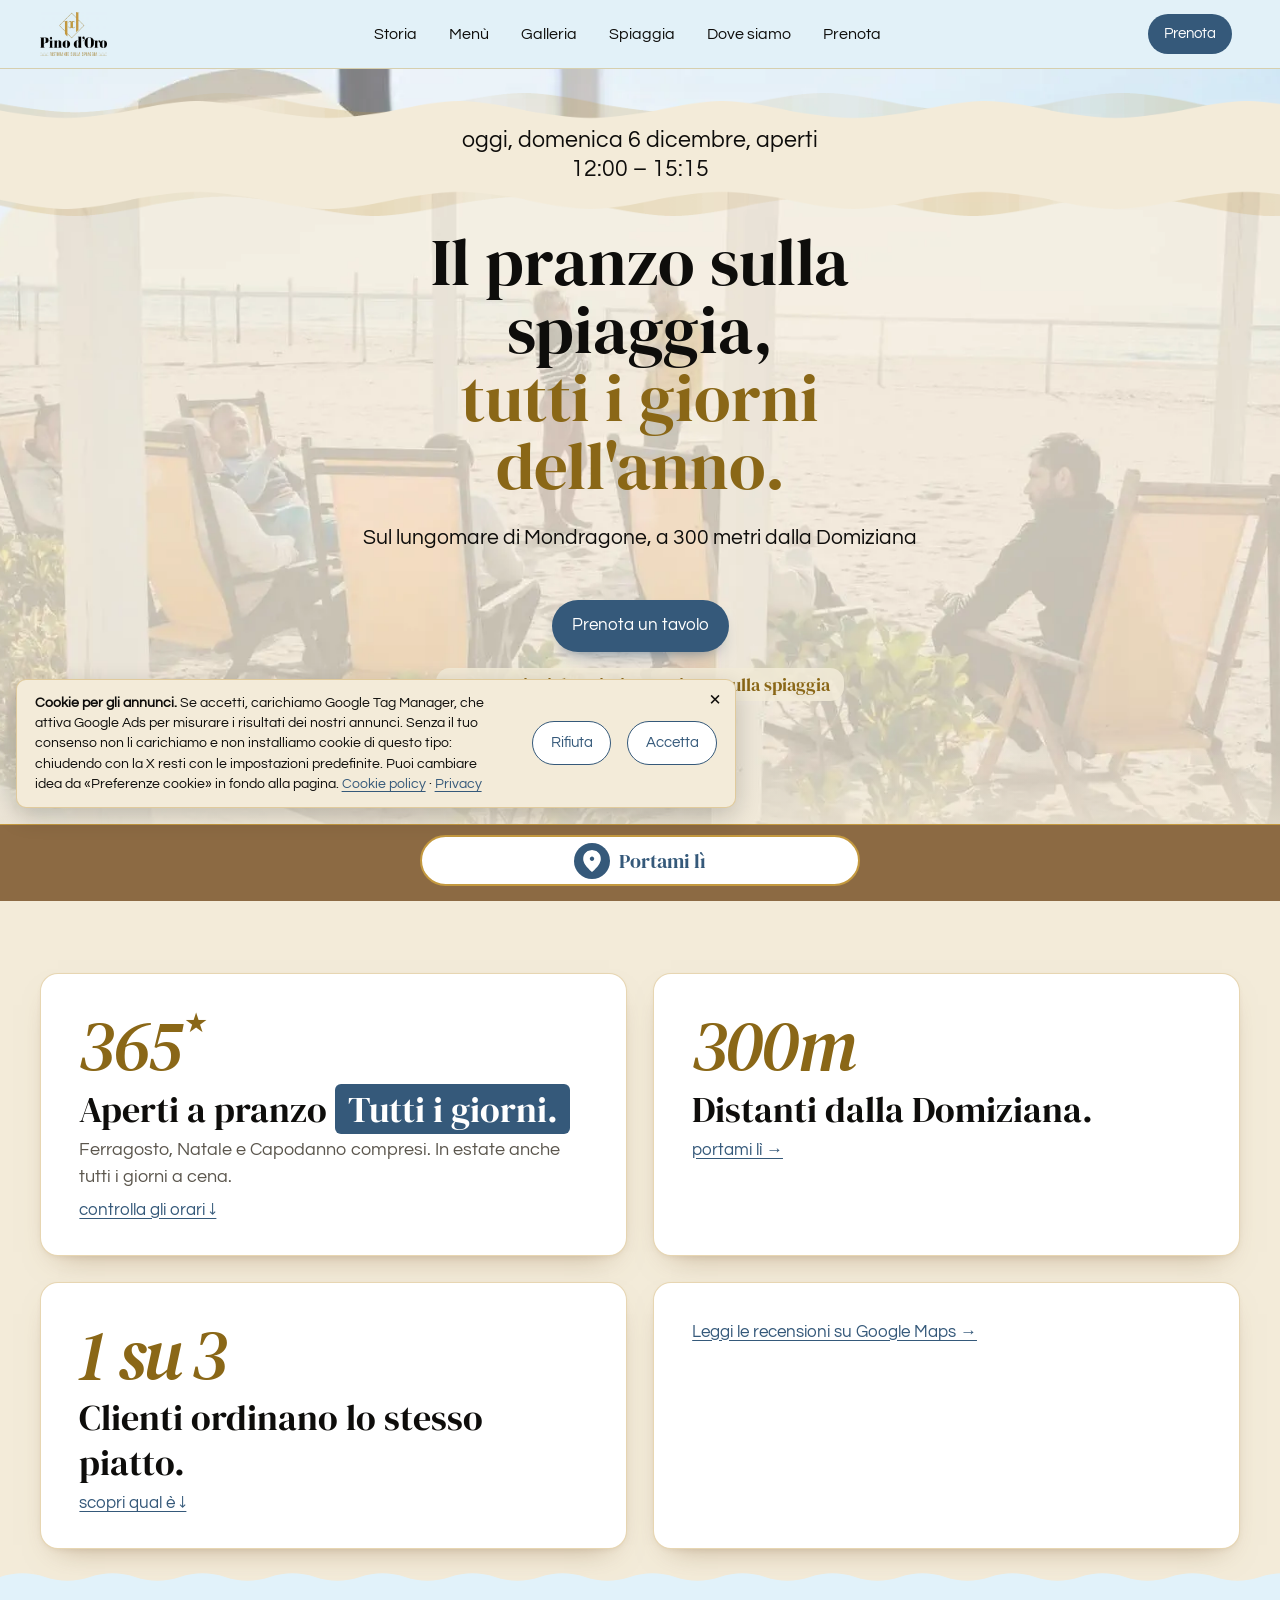
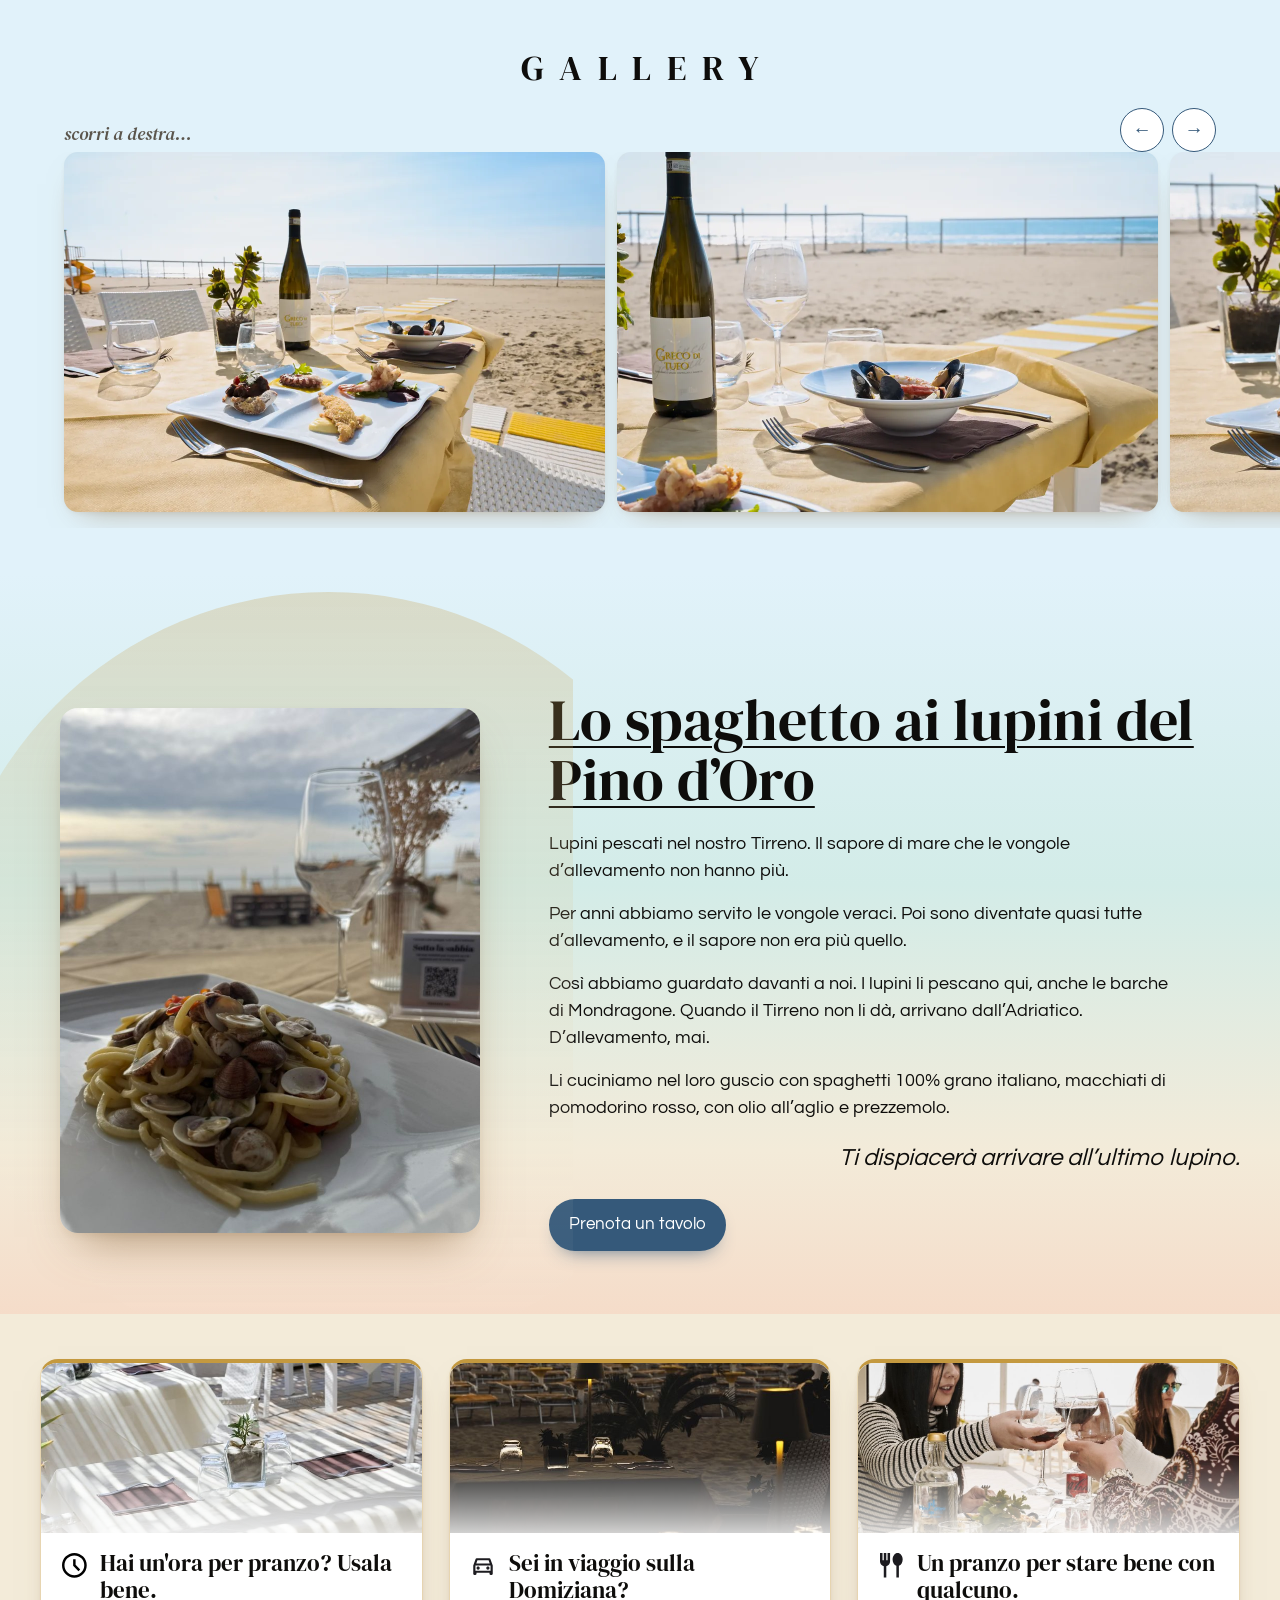
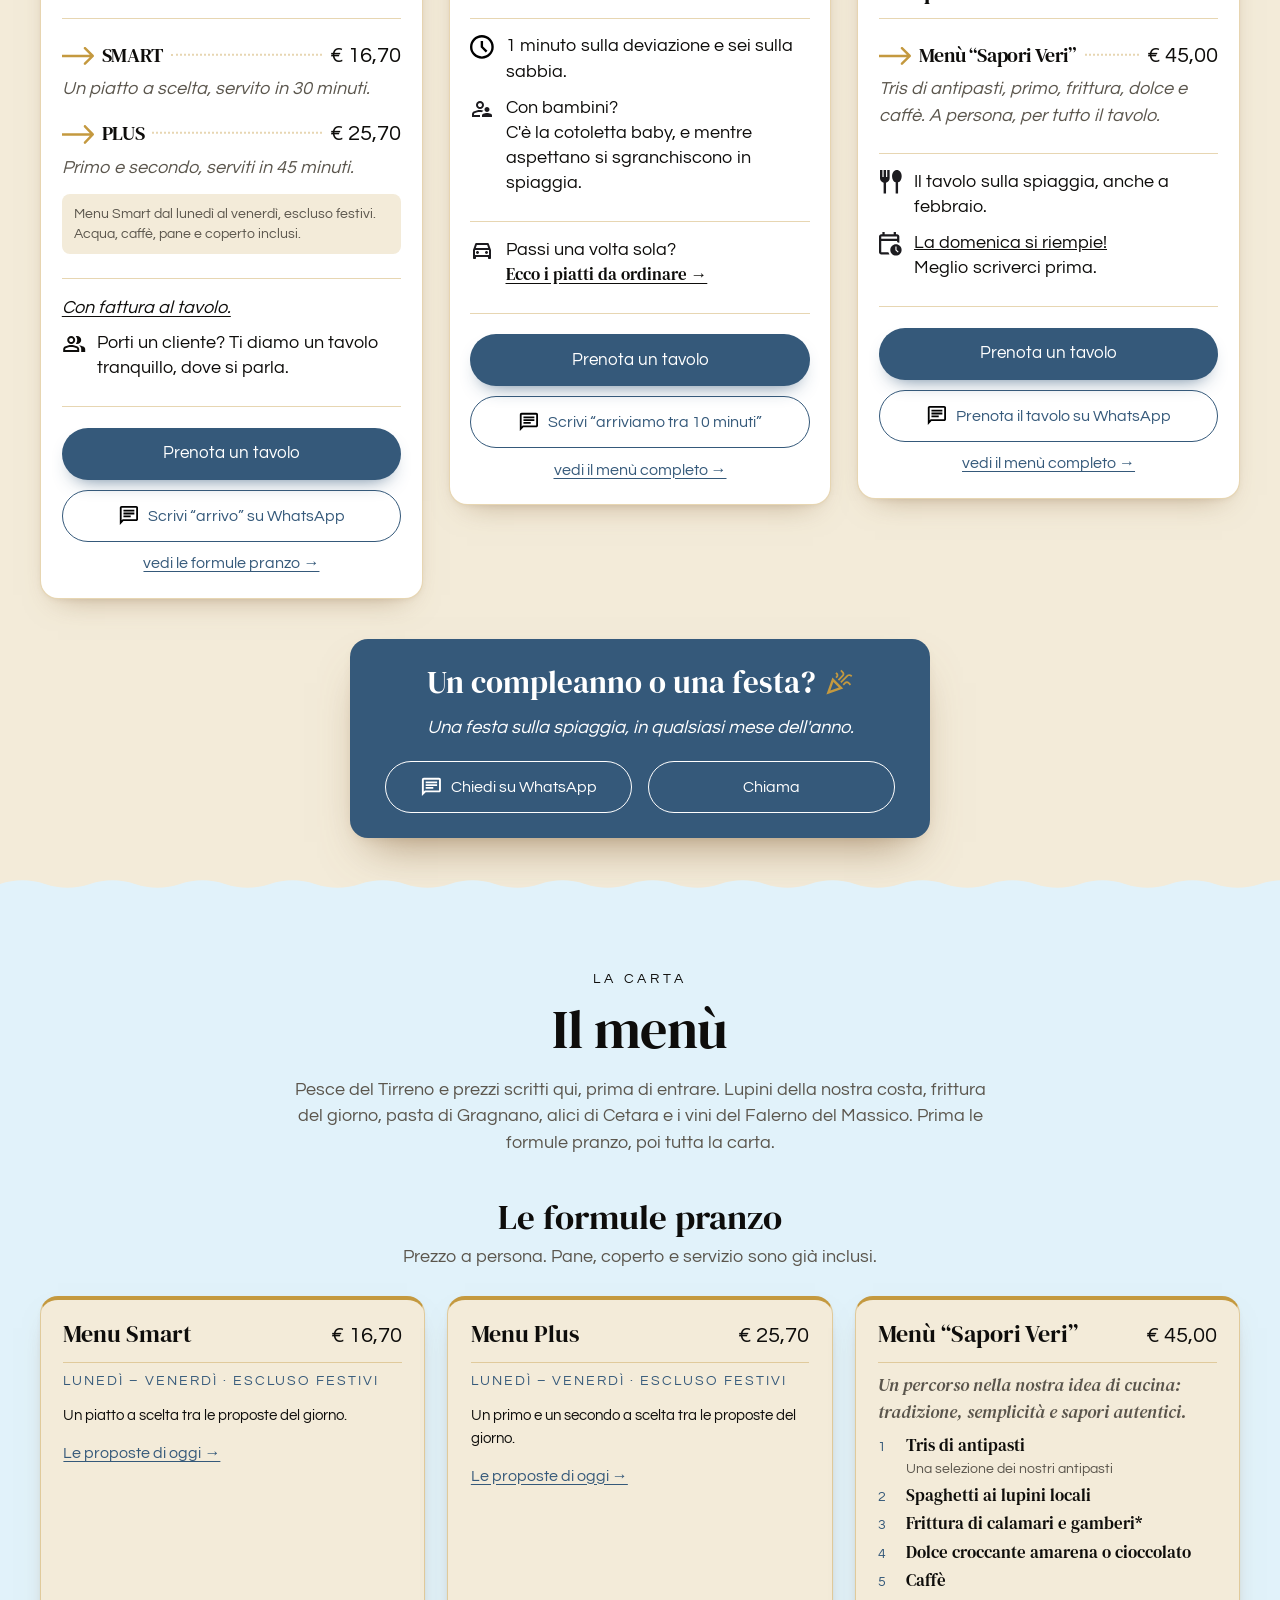
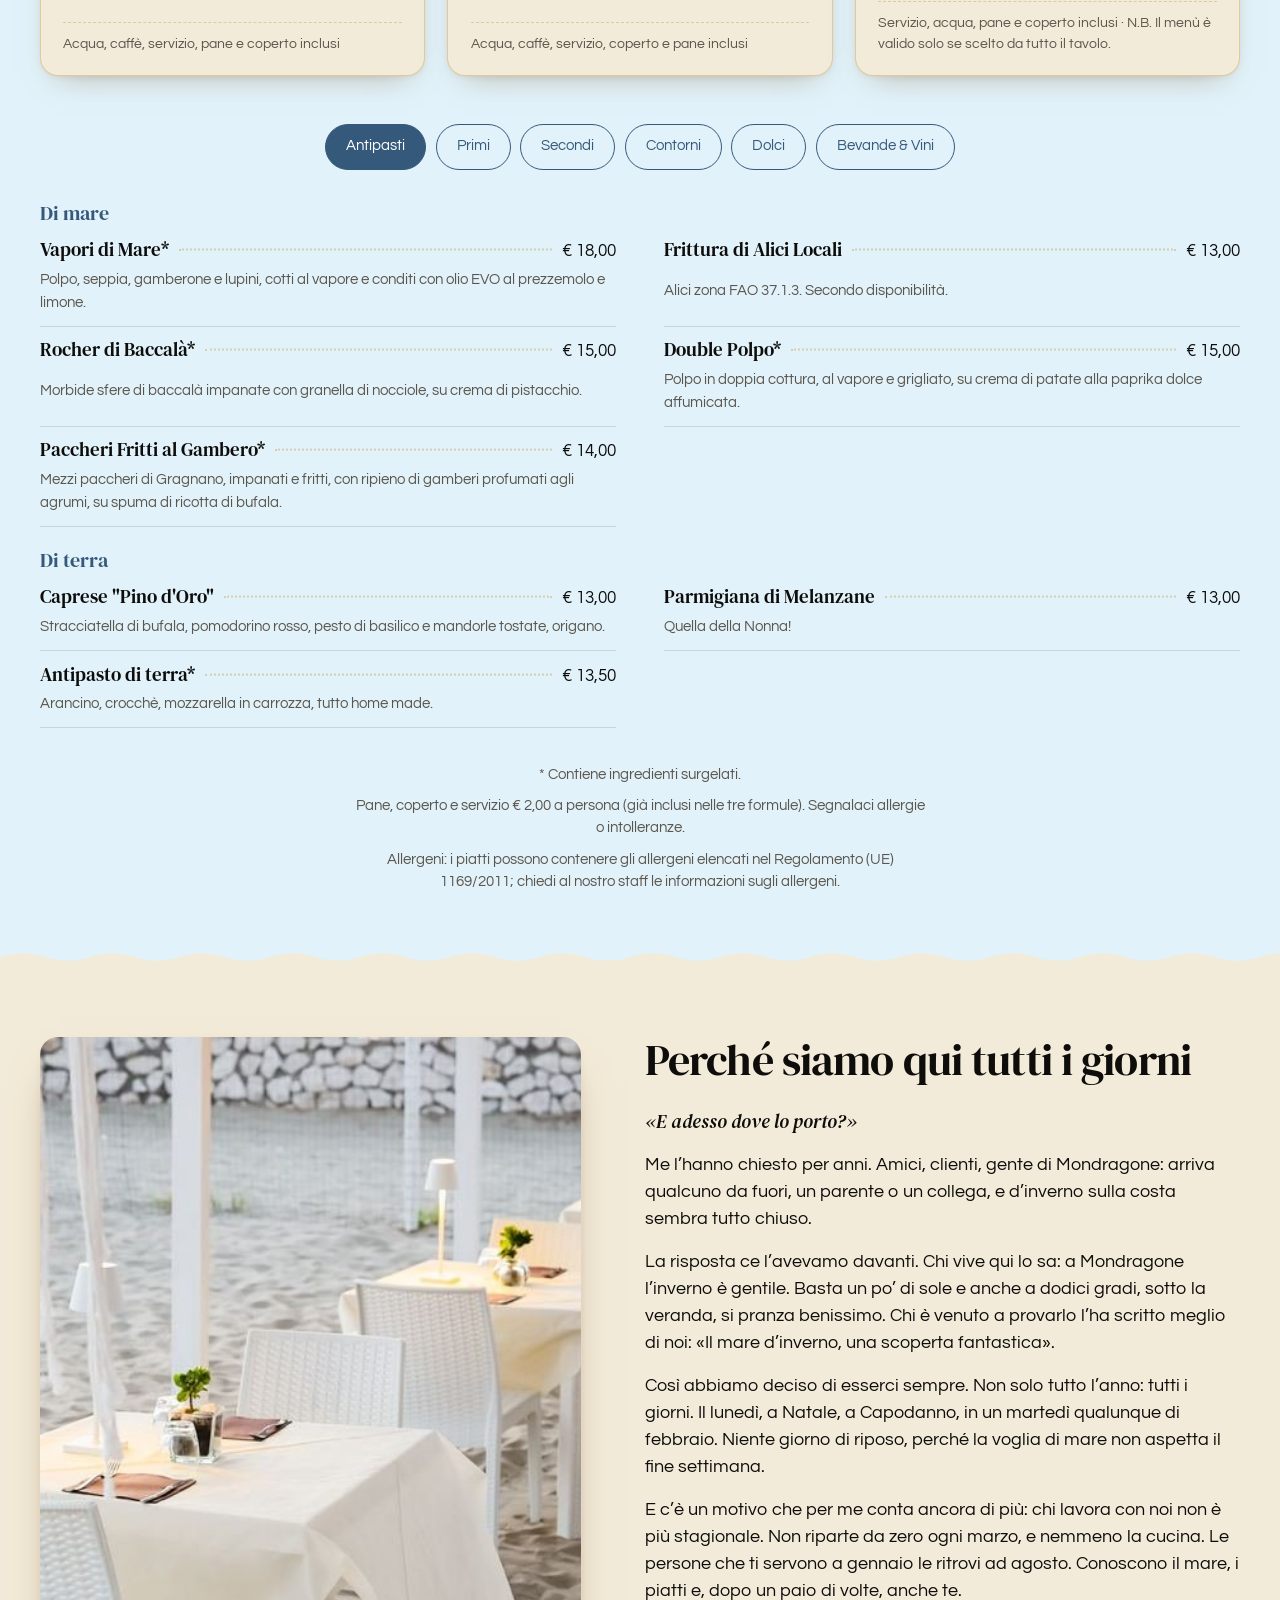
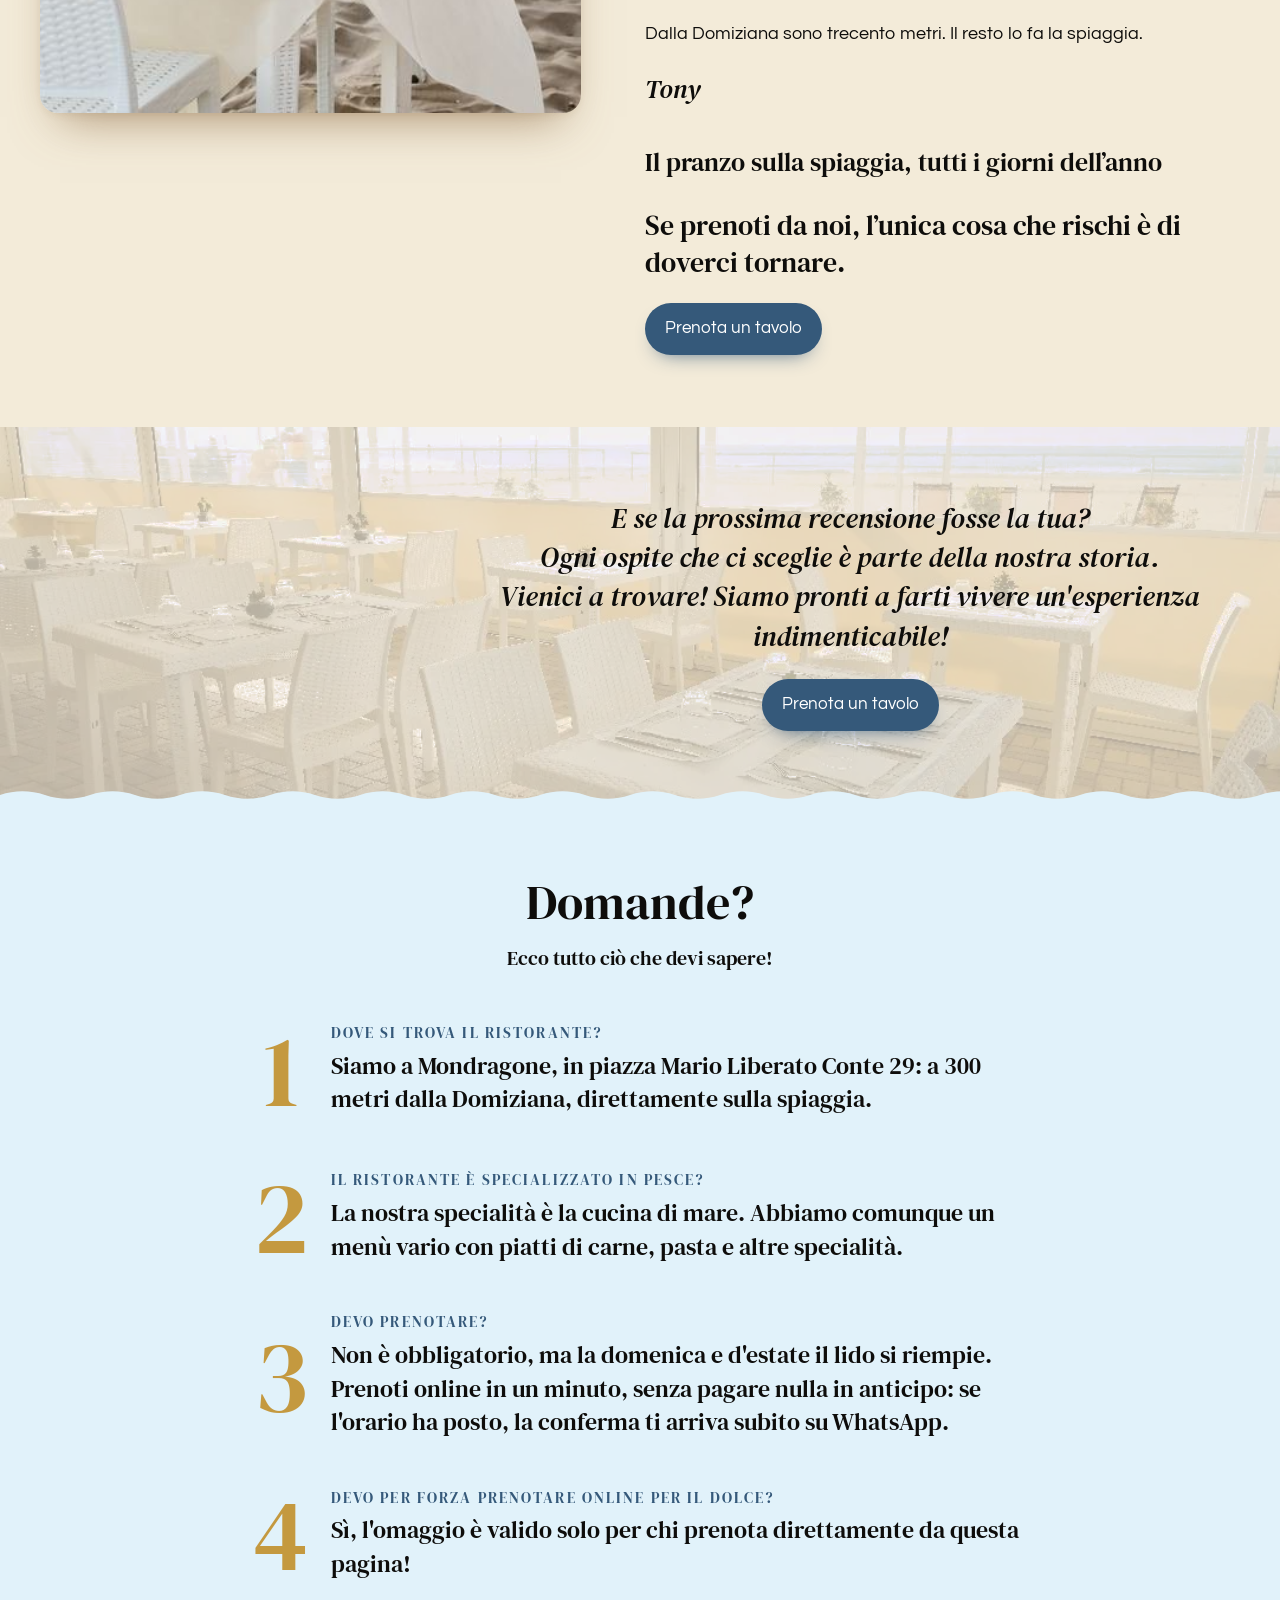
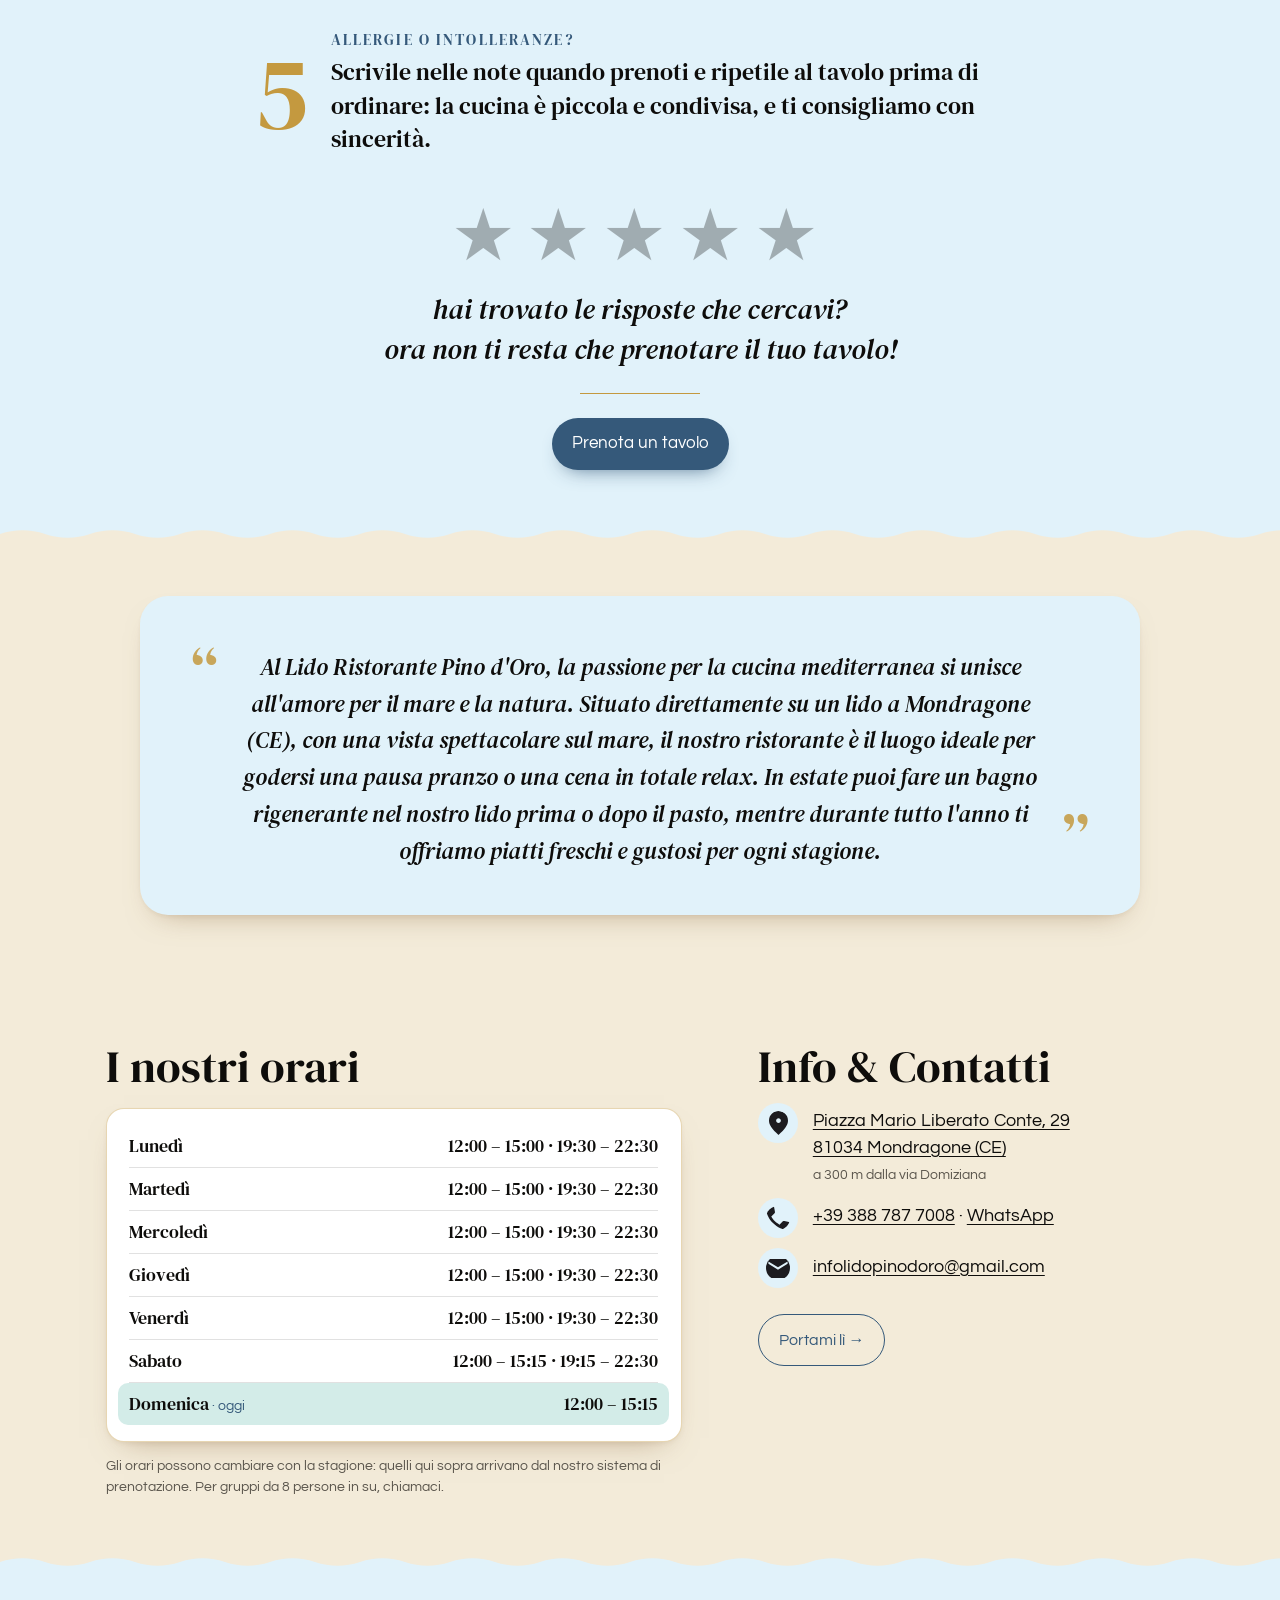
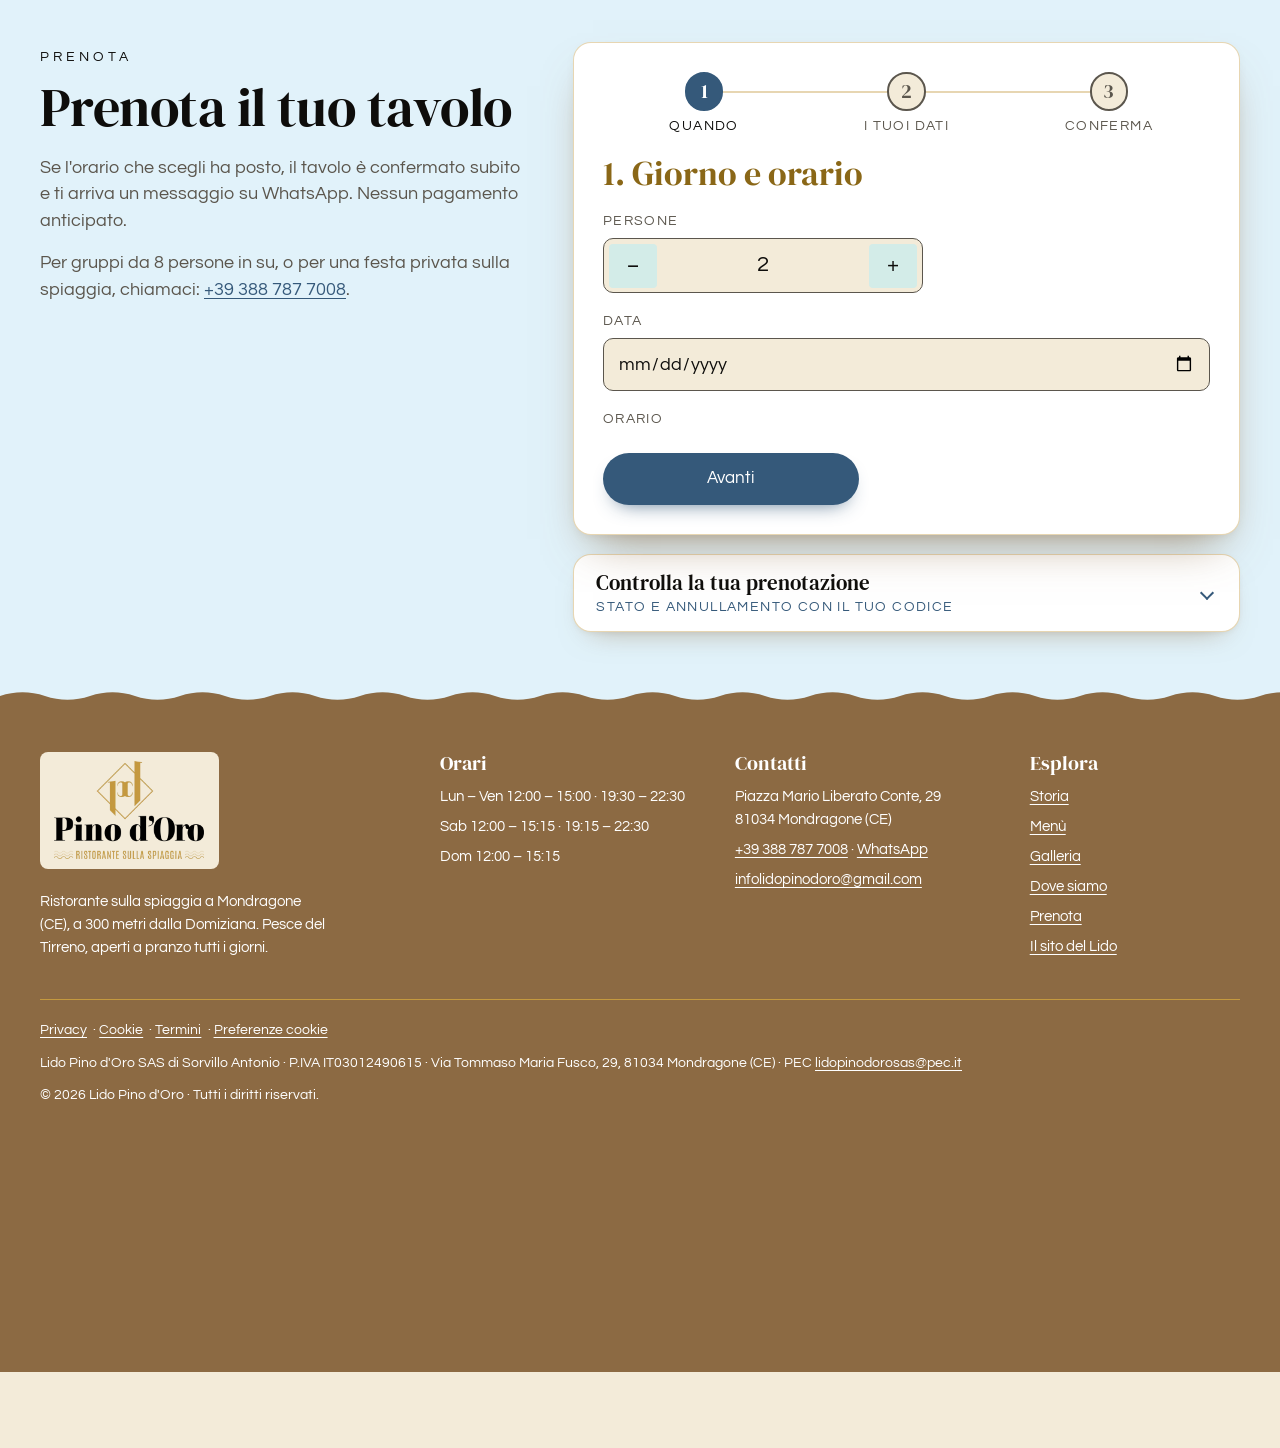
==== commit ba98e4d7: "Niente ondine, titoli con il font di Gallery, storia nuova di Tony, piatto senza Falerno - Tolte le " ====
--- a/index.html
+++ b/index.html
@@ -68,7 +68,6 @@
     section, #formule { scroll-margin-top: calc(var(--header-h) + 8px); }
     .sezione { padding: clamp(3.5rem, 8vh, 6.5rem) 0; }
     .occhiello { font-family: var(--font-testo); font-size: .875rem; letter-spacing: .28em; text-transform: uppercase; color: var(--nero); margin: 0 0 .5rem; }
-    .occhiello-serif { font-family: var(--font-serif); font-size: clamp(1.2rem, 2vw, 1.6rem); margin: 0 0 .6rem; }
     .sezione-titolo { font-family: var(--font-display); font-size: clamp(2.2rem, 4.5vw, 3.4rem); margin: 0 0 1rem; letter-spacing: -.01em; }
     .lead { font-size: 1.1rem; color: var(--grigio); }
     .icona { width: 1.5rem; height: 1.5rem; flex: none; object-fit: contain; }
@@ -147,8 +146,7 @@
     @media (min-width: 768px) {
       /* four lines on computers too: the size follows the screen height, so Prenota and the invite line stay above the bar */
       .pdo-hero .hero-titolo { font-size: clamp(46px, 7.4vh, 84px); line-height: 1.02; }
-      .pdo-hero .hero-sotto { max-width: none; }  /* one line */
-      .pdo-hero .ondine-hero { margin: .7rem auto .9rem; }
+      .pdo-hero .hero-sotto { max-width: none; margin-bottom: 3rem; }  /* one line, with room above the booking button */
       .pdo-hero .hero-cta { flex-grow: 1; }  /* with the band's margin-top: auto, the band goes down to the end of the first screen */
     }
     .pdo-hero { padding-bottom: 0; }  /* the first screen ends with the brown band of "Portami lì" */
@@ -167,8 +165,8 @@
       /* the first screen fills the visible height, and tightens on short phones */
       .pdo-hero { justify-content: space-between; min-height: calc(100svh - var(--header-h)); padding-top: clamp(.5rem, 2svh, 1.5rem); }  /* the free space is shared between the blocks */
       .pdo-hero .striscia-bg { margin: 0 0 clamp(.5rem, 1.6svh, 1.2rem); }
-      .pdo-hero .ondine-hero { margin: clamp(.5rem, 1.4svh, 1rem) auto clamp(.6rem, 1.6svh, 1.2rem); }
       .pdo-hero .hero-cta { gap: clamp(.6rem, 1.8svh, 1rem); }
+      .pdo-hero .hero-sotto { margin-bottom: clamp(2.4rem, 5.6svh, 3.3rem); }  /* room above the booking button, less on short phones */
       /* the line is a divider between the booking button and "Portami lì" */
       .hero-oppure { display: flex; align-items: center; gap: .9rem; width: 100%; max-width: none; padding: 0; border-radius: 0; background: none; font-size: 1.15rem; text-shadow: 0 0 8px #F3EBD9, 0 0 2px #F3EBD9; }
       .hero-oppure::before, .hero-oppure::after { content: ""; flex: 1 1 1.5rem; height: 1px; background: var(--oro); }
@@ -191,7 +189,7 @@
     .numero .stellina { font-style: normal; font-size: .38em; color: var(--oro-scuro); vertical-align: top; margin-left: .15em; }
     .numero .stellona { font-style: normal; }
     .prova-titolo { font-family: var(--font-serif); font-style: italic; font-size: clamp(1.45rem, 2.8vw, 2.3rem); line-height: 1.25; margin: .4rem 0 .2rem; }
-    .chip { background: var(--mare); color: var(--bianco); padding: .05em .3em; }
+    .chip { background: var(--mare); color: var(--bianco); padding: .05em .3em; white-space: nowrap; }  /* one pill, never split over two lines */
     .prova-sotto { font-family: var(--font-serif); font-style: italic; font-size: clamp(1rem, 1.6vw, 1.25rem); margin: 0 0 .4rem; color: var(--grigio); }
     .prova a { font-size: 1.05rem; }
 
@@ -263,7 +261,8 @@
     .galleria-scroll img { flex: 0 0 auto; height: 300px; width: auto; object-fit: cover; scroll-snap-align: start; background: var(--spuma); }
 
     /* ---------- Il piatto più ordinato ---------- */
-    .piatto { padding: clamp(3rem, 7vh, 5.5rem) 0; background: var(--sfumatura-spiaggia); overflow: hidden; overflow: clip; } /* the decorative blob must never widen the page */
+    .piatto { padding: clamp(6rem, 13vh, 8.5rem) 0 clamp(3rem, 7vh, 5.5rem); background: var(--sfumatura-spiaggia); overflow: hidden; overflow: clip; } /* the decorative blob must never widen the page */
+    /* the extra room on top keeps the round shape above the photo whole: it starts 22% higher than the photo */
     .piatto-grid { display: grid; gap: 2rem; align-items: center; }
     .piatto-visual { position: relative; width: min(100%, 300px); aspect-ratio: 4 / 5; margin: 0 auto; }
     .piatto-cerchio { position: absolute; inset: -22% auto auto -28%; width: 150%; max-width: none; height: auto; z-index: 0; opacity: .9; pointer-events: none; }
@@ -271,7 +270,6 @@
     .piatto-titolo { font-family: var(--font-display); font-size: clamp(2.2rem, 4.5vw, 3.6rem); line-height: 1.05; margin: 0 0 1.2rem; }
     .piatto-titolo em { text-decoration: underline; text-decoration-thickness: 2px; text-underline-offset: 6px; }
     .piatto-testo p { font-family: var(--font-testo); max-width: 62ch; }
-    .piatto-prezzo { font-family: var(--font-serif); font-size: 1.25rem; }
     .piatto-chiusa { font-family: var(--font-serif); font-style: italic; font-size: clamp(1.2rem, 2vw, 1.5rem); text-align: right; margin: 1.2rem 0 1.4rem; }
     .piatto-cta { display: flex; justify-content: center; }
     .piatto-cta .btn { width: min(100%, 460px); }
@@ -322,9 +320,11 @@
     .storia { padding: clamp(3rem, 8vh, 6rem) 0; }
     .storia-inner { max-width: 960px; }
     .storia-foto { width: 100%; border-radius: 12px; margin: 0 0 2rem; }
-    .storia-titolo { font-family: var(--font-display); font-size: clamp(2.2rem, 5vw, 4rem); line-height: 1.08; letter-spacing: -.02em; margin: 0 0 1.4rem; }
+    .storia-titolo { font-family: var(--font-display); font-size: clamp(2.2rem, 5vw, 4rem); line-height: 1.08; letter-spacing: -.02em; margin: 0 0 1.4rem; text-wrap: balance; }
     .storia-testo p { max-width: 70ch; }
     .storia-testo .battuta { font-family: var(--font-serif); font-style: italic; font-size: 1.2rem; }
+    .storia-firma { font-family: var(--font-serif); font-style: italic; font-size: clamp(1.3rem, 2.2vw, 1.6rem); margin: 1.4rem 0 0; }
+    .storia-motto { font-family: var(--font-serif); font-size: clamp(1.2rem, 2vw, 1.6rem); margin: 2.2rem 0 0; }
     .storia-chiusa { font-family: var(--font-serif); font-size: clamp(1.3rem, 2.2vw, 1.75rem); line-height: 1.3; margin: 1.6rem 0 1.4rem; }
     .storia-cta { display: flex; }
 
@@ -384,7 +384,6 @@
     .numero-domanda { font-family: var(--font-display); font-size: clamp(4.5rem, 8vw, 7rem); line-height: 1; color: var(--oro); flex: none; width: .6em; text-align: center; }  /* same width for every digit: all answers start at the same point */
     .domanda-q { font-family: var(--font-serif); font-style: italic; font-size: 1.15rem; letter-spacing: .06em; margin: 0 0 .3rem; color: var(--grigio); }
     .domanda-a { font-family: var(--font-serif); font-size: clamp(1.25rem, 2.6vw, 1.9rem); line-height: 1.3; letter-spacing: .01em; margin: 0; }
-    .onda-faq { width: min(60vw, 320px); margin: 0 auto; opacity: .9; }
     .stelle-faq { font-size: clamp(3rem, 6vw, 4.5rem); letter-spacing: .15em; line-height: 1; opacity: .3; margin: 1.5rem 0 1rem; animation: lampeggio 3s ease-in-out infinite; }
     .faq-chiusa { font-family: var(--font-serif); font-style: italic; font-size: clamp(1.2rem, 2.2vw, 1.75rem); line-height: 1.4; margin: 0; }
     .riga-corta { width: 120px; border-top: 1px solid var(--oro); margin: 1.5rem auto; }
@@ -636,8 +635,10 @@
       *, *::before, *::after { animation-duration: .01ms !important; animation-iteration-count: 1 !important; transition-duration: .01ms !important; }
       .galleria-scroll { scroll-behavior: auto; }
     }
+    /* Tutti i titoli con il carattere del titolo "Gallery", dritto: con :root questa regola vince su quelle dei singoli titoli */
+    :root :is(h1, h2, h3, h4), :root .prova-titolo, :root :is(h1, h2, h3, h4) em { font-family: var(--font-display); font-style: normal; }
   </style>
-  <link rel="stylesheet" href="assets/pinodoro-sistema.css?v=9c997a3e66">
+  <link rel="stylesheet" href="assets/pinodoro-sistema.css?v=9c2d786808">
   <noscript><style>.recensione { background-image: url("assets/photos/terrazza-interno-1200.jpg"); }</style></noscript>
 </head>
 <body>
@@ -682,7 +683,6 @@
 
       <h1 class="hero-titolo">Il pranzo sulla spiaggia,<br><span class="hero-titolo-oro">tutti i giorni dell'anno.</span></h1>
       <p class="hero-sotto">Sul lungomare di Mondragone, a 300&nbsp;metri dalla Domiziana</p>
-      <span class="ondine ondine-hero" aria-hidden="true"></span>
       <div class="hero-cta">
         <a href="#reserve" class="pdo-btn" id="pdo-hero-cta">Prenota un tavolo</a>
         <p class="hero-oppure"><span>Oppure vieni da noi, ti&nbsp;aspettiamo sulla&nbsp;spiaggia</span></p>
@@ -693,7 +693,6 @@
 
     <!-- ================= LE PROVE ================= -->
     <section class="prove" id="prove" aria-label="Quattro cose da sapere">
-      <span class="ondine ondine-sep" aria-hidden="true"></span>
       <div class="wrap">
         <div class="prova">
           <span class="numero pdo-numero">365<span class="stellina" aria-hidden="true">★</span></span>
@@ -723,7 +722,6 @@
 
     <!-- ================= GALLERIA ================= -->
     <section class="galleria" id="gallery">
-      <span class="ondine ondine-sep" aria-hidden="true"></span>
       <h2 class="galleria-titolo">Gallery</h2>
       <div class="galleria-testa">
         <p class="galleria-hint">scorri a destra…</p>
@@ -760,7 +758,6 @@
 
     <!-- ================= IL PIATTO PIÙ ORDINATO ================= -->
     <section class="piatto" id="piatto">
-      <span class="ondine ondine-sep" aria-hidden="true"></span>
       <div class="wrap piatto-grid">
         <div class="piatto-visual">
           <img class="piatto-cerchio" src="assets/icons/ui/cerchio-blu.svg?v=72f340a0e8" alt="" aria-hidden="true" width="501" height="613" loading="lazy">
@@ -771,8 +768,7 @@
           <p>Lupini pescati nel nostro Tirreno. Il sapore di mare che le vongole d’allevamento non hanno più.</p>
           <p>Per anni abbiamo servito le vongole veraci. Poi sono diventate quasi tutte d’allevamento, e il sapore non era più quello.</p>
           <p>Così abbiamo guardato davanti a noi. I lupini li pescano qui, anche le barche di Mondragone. Quando il Tirreno non li dà, arrivano dall’Adriatico. D’allevamento, mai.</p>
-          <p>Li cuciniamo nel loro guscio con spaghetti 100% grano italiano, macchiati di pomodorino rosso, con olio all’aglio e prezzemolo e una sfumata di Falerno del Massico: il vino che nasce a pochi chilometri da questo tavolo.</p>
-          <p class="piatto-prezzo">Spaghetti ai Lupini Locali</p>
+          <p>Li cuciniamo nel loro guscio con spaghetti 100% grano italiano, macchiati di pomodorino rosso, con olio all’aglio e prezzemolo.</p>
           <p class="piatto-chiusa">Ti dispiacerà arrivare all’ultimo lupino.</p>
           <div class="piatto-cta"><a href="#reserve" class="pdo-btn">Prenota un tavolo</a></div>
         </div>
@@ -781,7 +777,6 @@
 
     <!-- ================= RECENSIONI GOOGLE ================= -->
     <section class="recensioni-sezione" id="blocco-recensioni" aria-labelledby="recensioni-titolo" hidden>
-      <span class="ondine ondine-sep" aria-hidden="true"></span>
       <div class="wrap">
         <h2 class="sezione-titolo" id="recensioni-titolo">Quello che dicono di noi</h2>
         <div class="recensioni" id="recensioni"></div>
@@ -797,7 +792,6 @@
 
     <!-- ================= FORMULE + FESTA ================= -->
     <section class="offerte" id="offerte" aria-labelledby="offerte-titolo">
-      <span class="ondine ondine-sep" aria-hidden="true"></span>
       <h2 class="sr-only" id="offerte-titolo">Le nostre formule</h2>
       <div class="wrap offerte-grid">
 
@@ -876,7 +870,6 @@
 
     <!-- ================= STORIA ================= -->
     <section class="menu" id="menu">
-      <span class="ondine ondine-sep" aria-hidden="true"></span>
       <div class="wrap">
         <header class="menu-testa">
           <p class="occhiello">La carta</p>
@@ -1012,19 +1005,21 @@
       </div>
     </section>
     <section class="storia" id="story">
-      <span class="ondine ondine-sep" aria-hidden="true"></span>
       <div class="wrap">
         <div class="storia-inner">
           <picture><source media="(min-width: 720px)" srcset="assets/photos/sala-vista-mare-800.webp 800w, assets/photos/sala-vista-mare-1200.webp 1200w, assets/photos/sala-vista-mare-1600.webp 1600w" sizes="(min-width: 1024px) 960px, 100vw"><img class="storia-foto" src="assets/photos/sala-vista-mare-800.jpg" srcset="assets/photos/sala-vista-mare-800.jpg 800w, assets/photos/sala-vista-mare-1600.jpg 1600w" sizes="(min-width: 1024px) 960px, 100vw" alt="Tavoli apparecchiati sulla sabbia, con le lampade accese e le tende di corda" width="800" height="533" loading="lazy"></picture>
-          <p class="occhiello-serif">Perché siamo qui?</p>
-          <h2 class="storia-titolo">Il problema non è trovare un ristorante.<br>È non sbagliare.</h2>
+          <h2 class="storia-titolo">Perché siamo qui tutti i giorni</h2>
           <div class="storia-testo">
-            <p>Se sei di qui, te lo sarai detto anche tu. Arriva un amico da fuori, un parente, un collega che vuoi trattare bene. Vuoi portarlo in un posto che gli resti. E l'unica cosa che ti viene in mente è:</p>
-            <p class="battuta">“E adesso dove lo porto?”</p>
-            <p>Se invece sei in vacanza, il problema è l'opposto: sei circondato da locali che non conosci e non hai voglia di sprecare uno dei pochi pranzi buoni che hai a disposizione.</p>
-            <p>E poi c'è la cosa che a Mondragone sanno tutti: fuori stagione metà dei locali è chiusa, e ad agosto quelli aperti non hanno un tavolo libero. Noi siamo aperti a pranzo tutti i giorni dell'anno. Non è uno slogan pubblicitario: è la scelta su cui abbiamo costruito il ristorante.</p>
+            <p class="battuta">«E adesso dove lo porto?»</p>
+            <p>Me l’hanno chiesto per anni. Amici, clienti, gente di Mondragone: arriva qualcuno da fuori, un parente o un collega, e d’inverno sulla costa sembra tutto chiuso.</p>
+            <p>La risposta ce l’avevamo davanti. Chi vive qui lo sa: a Mondragone l’inverno è gentile. Basta un po’ di sole e anche a dodici gradi, sotto la veranda, si pranza benissimo. Chi è venuto a provarlo l’ha scritto meglio di noi: «Il mare d’inverno, una scoperta fantastica».</p>
+            <p>Così abbiamo deciso di esserci sempre. Non solo tutto l’anno: tutti i giorni. Il lunedì, a Natale, a Capodanno, in un martedì qualunque di febbraio. Niente giorno di riposo, perché la voglia di mare non aspetta il fine settimana.</p>
+            <p>E c’è un motivo che per me conta ancora di più: chi lavora con noi non è più stagionale. Non riparte da zero ogni marzo, e nemmeno la cucina. Le persone che ti servono a gennaio le ritrovi ad agosto. Conoscono il mare, i piatti e, dopo un paio di volte, anche te.</p>
+            <p>Dalla Domiziana sono trecento metri. Il resto lo fa la spiaggia.</p>
+            <p class="storia-firma">Tony</p>
           </div>
-          <p class="storia-chiusa">Se prenoti da noi, l'unica cosa che rischi è di doverci tornare.</p>
+          <p class="storia-motto">Il pranzo sulla spiaggia, tutti i giorni dell’anno</p>
+          <p class="storia-chiusa">Se prenoti da noi, l’unica cosa che rischi è di doverci tornare.</p>
           <div class="storia-cta"><a href="#reserve" class="pdo-btn">Prenota un tavolo</a></div>
         </div>
       </div>
@@ -1032,7 +1027,6 @@
 
     <!-- ================= RECENSIONE + INVITO ================= -->
     <section class="recensione" id="invito" aria-label="Una recensione e un invito">
-      <span class="ondine ondine-sep" aria-hidden="true"></span>
       <div class="wrap recensione-grid">
         <div>
           <blockquote class="recensione-blocco2" id="recensione-evidenza" hidden></blockquote>
@@ -1047,7 +1041,6 @@
 
     <!-- ================= DOMANDE ================= -->
     <section class="faq" id="faq">
-      <span class="ondine ondine-sep" aria-hidden="true"></span>
       <div class="wrap">
         <h2 class="faq-titolo">Domande?</h2>
         <p class="faq-sotto">Ecco tutto ciò che devi sapere!</p>
@@ -1056,22 +1049,18 @@
             <span class="numero-domanda" aria-hidden="true">1</span>
             <div><h3 class="domanda-q">Dove si trova il ristorante?</h3><p class="domanda-a">Siamo a Mondragone, in piazza Mario Liberato Conte 29: a 300 metri dalla Domiziana, direttamente sulla spiaggia.</p></div>
           </article>
-          <img class="onda-faq" src="assets/icons/ui/wave.svg?v=1d495bc9c5" alt="" aria-hidden="true" width="866" height="26" loading="lazy">
           <article class="domanda">
             <span class="numero-domanda" aria-hidden="true">2</span>
             <div><h3 class="domanda-q">Il ristorante è specializzato in pesce?</h3><p class="domanda-a">La nostra specialità è la cucina di mare. Abbiamo comunque un menù vario con piatti di carne, pasta e altre specialità.</p></div>
           </article>
-          <img class="onda-faq" src="assets/icons/ui/wave.svg?v=1d495bc9c5" alt="" aria-hidden="true" width="866" height="26" loading="lazy">
           <article class="domanda">
             <span class="numero-domanda" aria-hidden="true">3</span>
             <div><h3 class="domanda-q">Devo prenotare?</h3><p class="domanda-a">Non è obbligatorio, ma la domenica e d'estate il lido si riempie. Prenoti online in un minuto, senza pagare nulla in anticipo: se l'orario ha posto, la conferma ti arriva subito su WhatsApp.</p></div>
           </article>
-          <img class="onda-faq" src="assets/icons/ui/wave.svg?v=1d495bc9c5" alt="" aria-hidden="true" width="866" height="26" loading="lazy">
           <article class="domanda">
             <span class="numero-domanda" aria-hidden="true">4</span>
             <div><h3 class="domanda-q">Devo per forza prenotare online per il dolce?</h3><p class="domanda-a">Sì, l'omaggio è valido solo per chi prenota direttamente da questa pagina!</p></div>
           </article>
-          <img class="onda-faq" src="assets/icons/ui/wave.svg?v=1d495bc9c5" alt="" aria-hidden="true" width="866" height="26" loading="lazy">
           <article class="domanda">
             <span class="numero-domanda" aria-hidden="true">5</span>
             <div><h3 class="domanda-q">Allergie o intolleranze?</h3><p class="domanda-a">Scrivile nelle note quando prenoti e ripetile al tavolo prima di ordinare: la cucina è piccola e condivisa, e ti consigliamo con sincerità.</p></div>
@@ -1086,7 +1075,6 @@
 
     <!-- ================= CITAZIONE ================= -->
     <section class="citazione" aria-label="Chi siamo">
-      <span class="ondine ondine-sep" aria-hidden="true"></span>
       <div class="wrap citazione-inner">
         <span class="virgolette" aria-hidden="true">“</span>
         <p class="citazione-testo">Al Lido Ristorante Pino d'Oro, la passione per la cucina mediterranea si unisce all'amore per il mare e la natura. Situato direttamente su un lido a Mondragone (CE), con una vista spettacolare sul mare, il nostro ristorante è il luogo ideale per godersi una pausa pranzo o una cena in totale relax. In estate puoi fare un bagno rigenerante nel nostro lido prima o dopo il pasto, mentre durante tutto l'anno ti offriamo piatti freschi e gustosi per ogni stagione.</p>
@@ -1096,7 +1084,6 @@
 
     <!-- ================= ORARI E CONTATTI ================= -->
     <section class="visita" id="visit">
-      <span class="ondine ondine-sep" aria-hidden="true"></span>
       <div class="wrap visita-grid">
         <div>
           <h2 class="visita-titolo">I nostri orari</h2>
@@ -1126,7 +1113,6 @@
 
     <!-- ================= PRENOTA ================= -->
     <section class="prenota" id="reserve">
-      <span class="ondine ondine-sep" aria-hidden="true"></span>
       <div id="prenota"></div>
       <div class="wrap prenota-grid">
         <div class="prenota-intro">
@@ -1239,10 +1225,9 @@
   </main>
 
   <!-- ================= FOOTER ================= -->
-  <footer class="footer su-scuro">
+  <footer class="footer">
     <div class="wrap footer-grid">
       <div class="footer-brand">
-        <span class="ondine ondine-footer" aria-hidden="true"></span>
         <span class="footer-logo"><img src="assets/logo.png" alt="Pino d'Oro — Ristorante sulla spiaggia" width="500" height="326" loading="lazy"></span>
         <p>Ristorante sulla spiaggia a Mondragone (CE), a 300 metri dalla Domiziana. Pesce del Tirreno, aperti a pranzo tutti i giorni.</p>
       </div>
--- a/assets/pinodoro-sistema.css
+++ b/assets/pinodoro-sistema.css
@@ -222,8 +222,6 @@
    Solo aspetto: testi, struttura e colori della palette restano quelli di prima.
    Vale per sito e landing (stesse classi). */
 :root {
-  /* Le tre onde del logo (scheda palette, punto 6) */
-  --pdo-onde: url("data:image/svg+xml,%3Csvg xmlns='http://www.w3.org/2000/svg' width='60' height='18' viewBox='0 0 60 18'%3E%3Cg fill='none' stroke='%23C4993F' stroke-width='2.2'%3E%3Cpath stroke-opacity='.2' d='M0 4Q7.5 0 15 4T30 4T45 4T60 4'/%3E%3Cpath stroke-opacity='.4' d='M0 9Q7.5 5 15 9T30 9T45 9T60 9'/%3E%3Cpath d='M0 14Q7.5 10 15 14T30 14T45 14T60 14'/%3E%3C/g%3E%3C/svg%3E");
   /* Forma piena per il bordo a onda delle sezioni (si colora con background) */
   --pdo-bordo-onda: url("data:image/svg+xml,%3Csvg xmlns='http://www.w3.org/2000/svg' viewBox='0 0 240 24' preserveAspectRatio='none'%3E%3Cpath d='M0 24V12Q30 2 60 12T120 12T180 12T240 12V24Z'/%3E%3C/svg%3E");
   /* Ombre calde (marroncino), al posto di quelle grigie */
@@ -254,29 +252,10 @@
 .footer { --pdo-colore-onda: var(--pdo-marroncino); }
 .galleria, .visita, .prenota { border-top: 0; }
 
-/* Le ondine del logo: un solo disegno (--pdo-onde) usato come maschera, così il colore viene da `color`:
-   oro sui fondi chiari, spuma su marroncino e mare. Proporzioni fisse 60 × 18, mai sotto i 24 px. */
-.ondine, .occhiello::before, .occhiello::after {
-  display: inline-block; flex-shrink: 0; width: 60px; height: auto; aspect-ratio: 60 / 18;
-  color: var(--pdo-oro); background-color: currentColor;
-  -webkit-mask: var(--pdo-onde) center / contain no-repeat;
-  mask: var(--pdo-onde) center / contain no-repeat;
-}
-.su-scuro .ondine { color: var(--pdo-spuma); }
-/* Posti fissi: sotto il titolo della prima schermata, in cima a ogni sezione, ai lati degli occhielli, nel footer */
-.ondine-hero { display: block; width: 76px; margin: 1rem auto 1.2rem; }
-.ondine-sep { display: block; margin: 0 auto var(--pdo-spazio-ondina); }
-/* L'ondina tra due sezioni sta a metà dello spazio vuoto: la sezione prima lascia in fondo solo il posto del bordo a onda (2rem),
-   la sezione con l'ondina mette sopra il resto dello spazio e sotto lo stesso spazio */
-:root { --pdo-spazio-ondina: clamp(2.5rem, 8vh, 4.5rem); }
-section:has(+ section > .ondine-sep):not(.pdo-hero) { padding-bottom: 2rem; }
-section:has(> .ondine-sep) { padding-top: calc(var(--pdo-spazio-ondina) - 2rem); }
-.pdo-hero + section { padding-top: var(--pdo-spazio-ondina); }  /* la prima schermata finisce con la fascia del tasto, senza margine */
+/* La prima schermata finisce con la fascia del tasto, senza margine: lo spazio lo mette la sezione dopo */
+.pdo-hero + section { padding-top: clamp(2.5rem, 8vh, 4.5rem); }
 .occhiello { display: inline-flex; align-items: center; gap: .7rem; }
-.occhiello::before, .occhiello::after { content: ""; width: 28px; }
 .slot-notice .occhiello { display: block; }
-.slot-notice .occhiello::before, .slot-notice .occhiello::after { content: none; }
-.ondine-footer { display: block; margin-bottom: 1.1rem; }
 
 /* Prima schermata: la "o" tra i due pulsanti */
 .hero-o { font-family: var(--pdo-font-corsivo); font-style: italic; color: var(--pdo-grigio); }
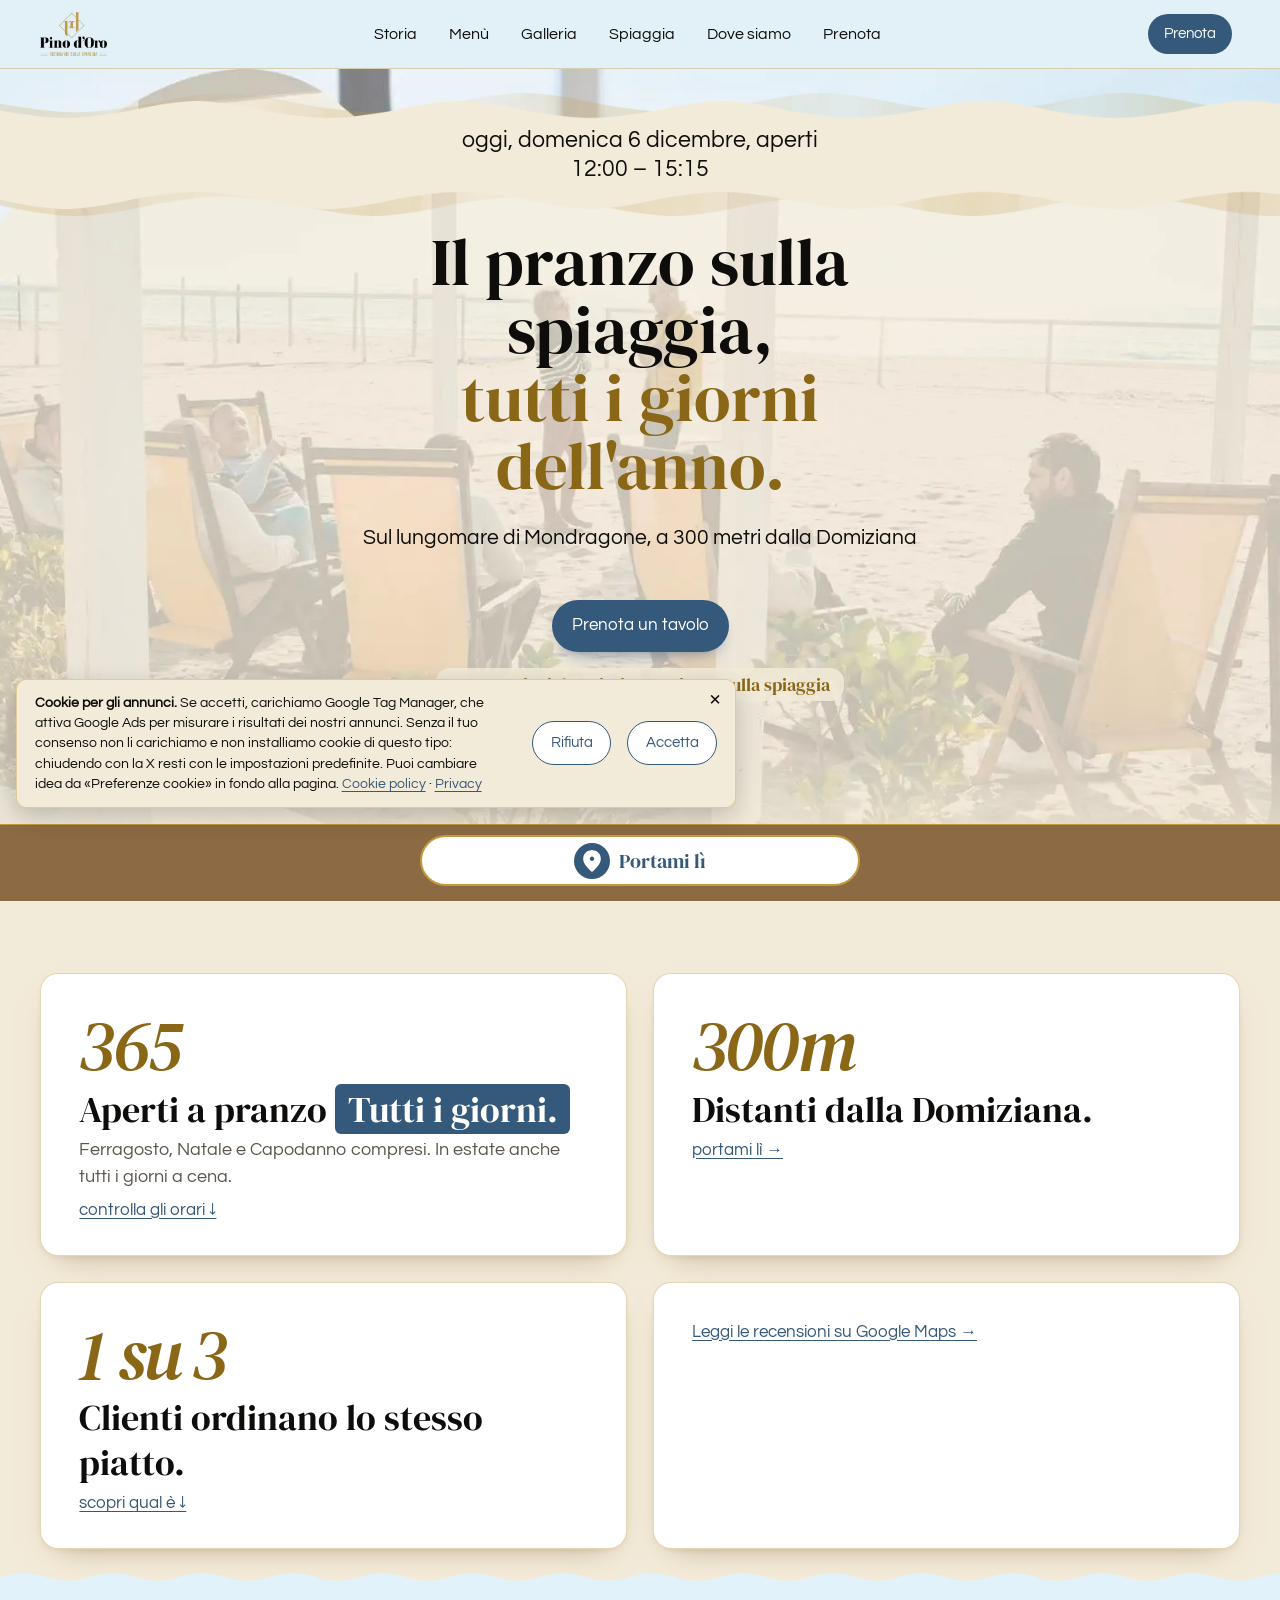
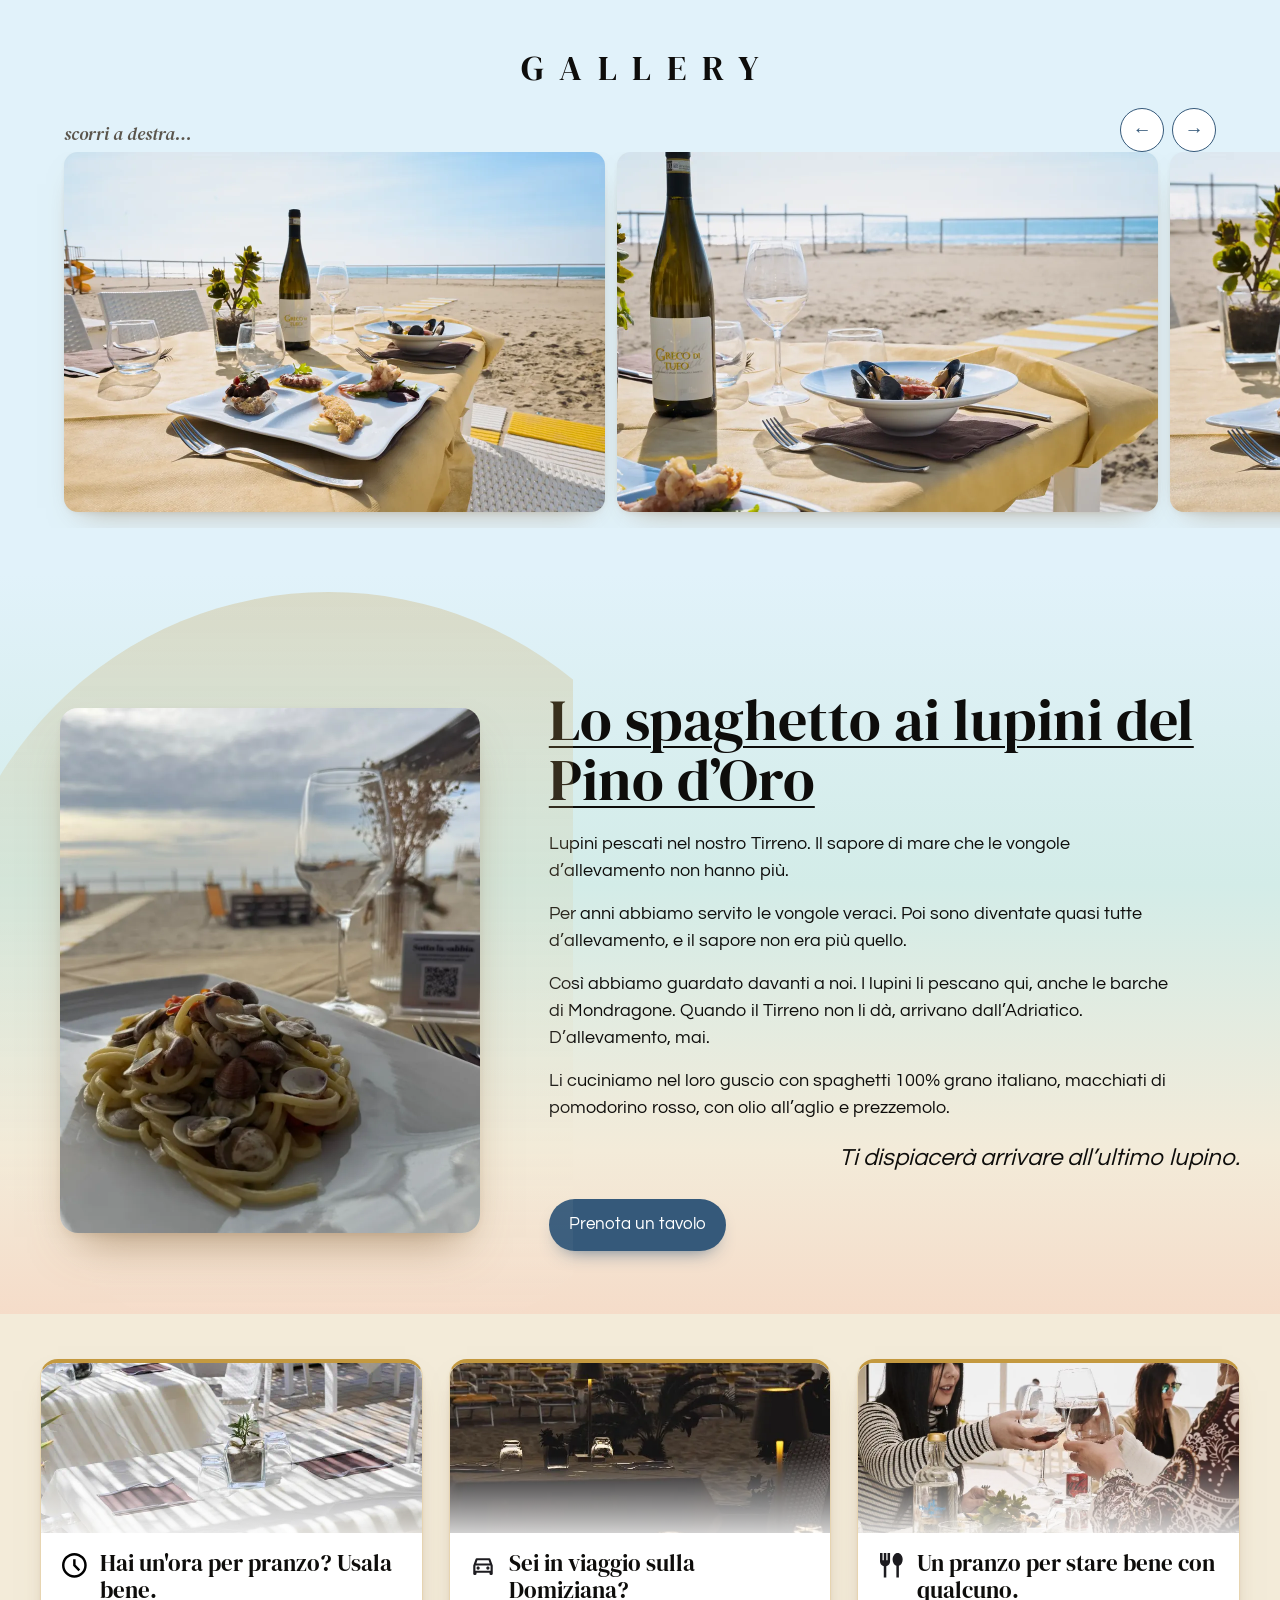
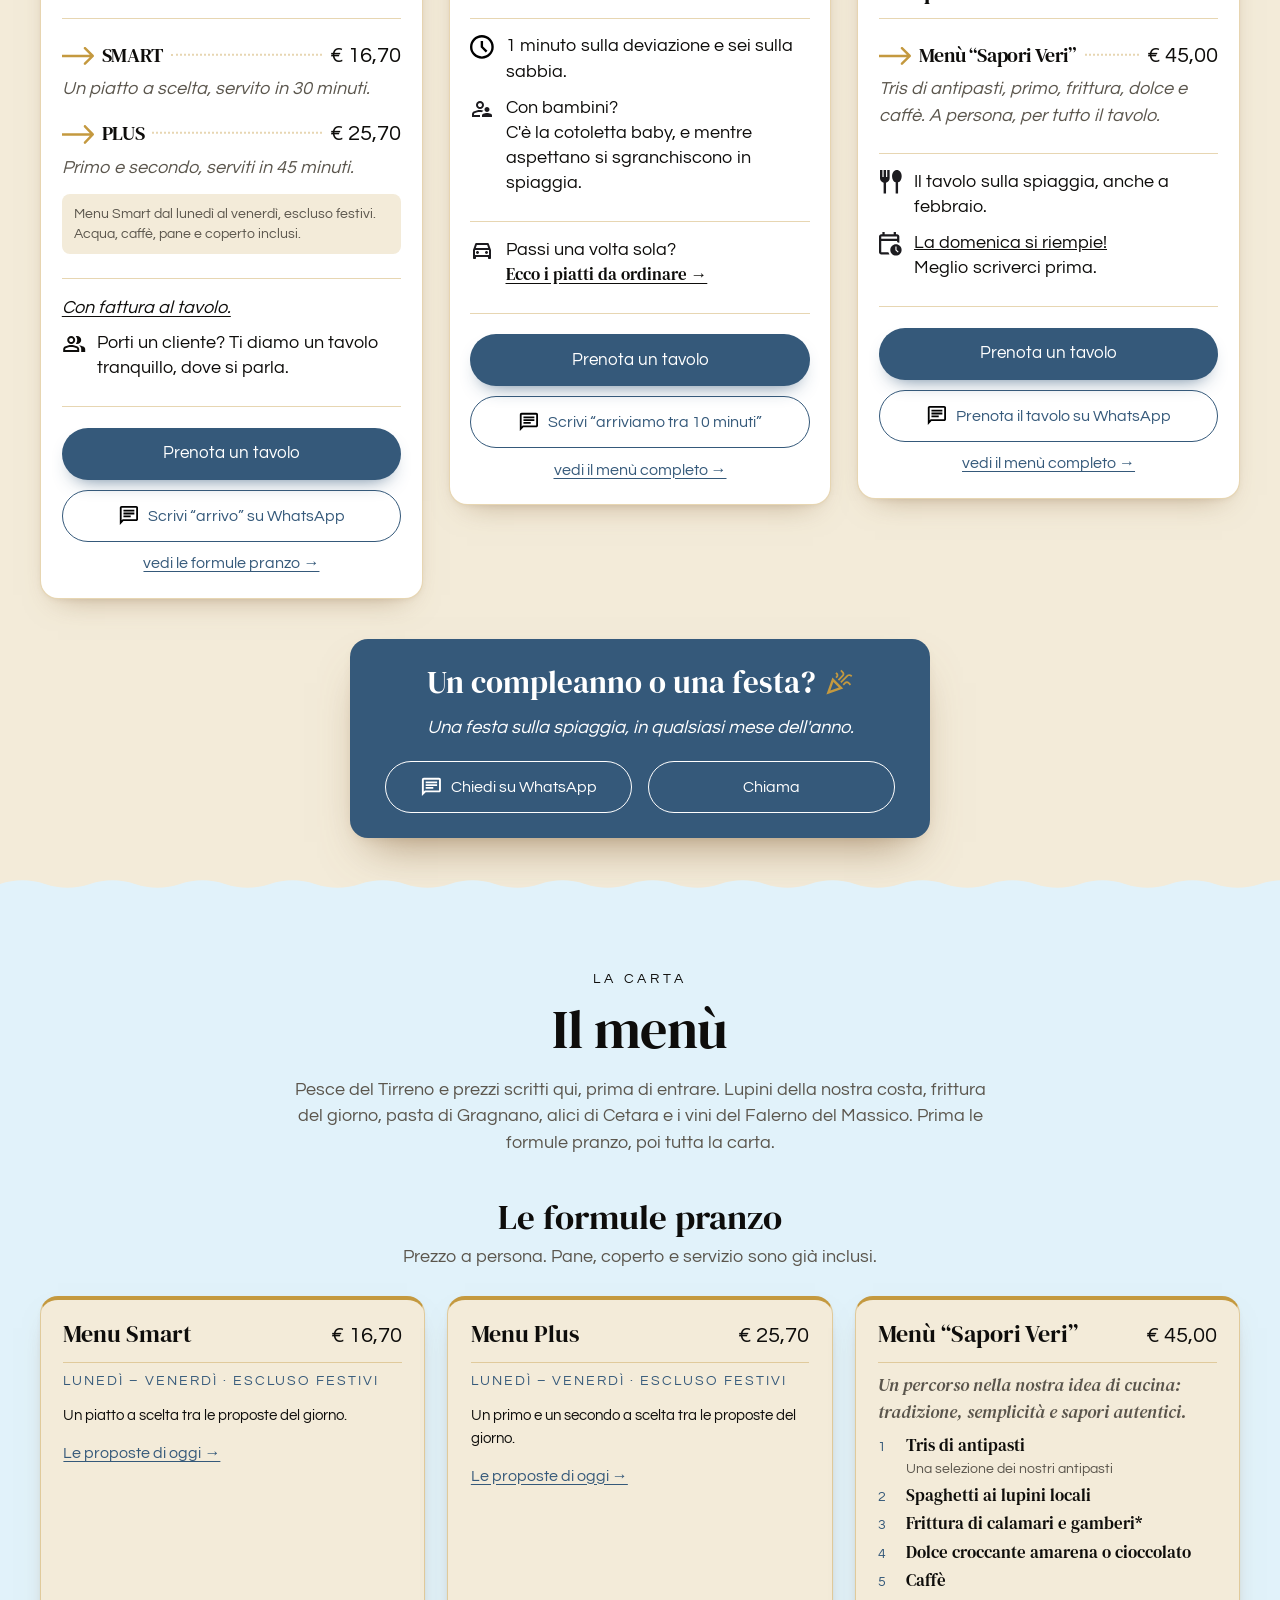
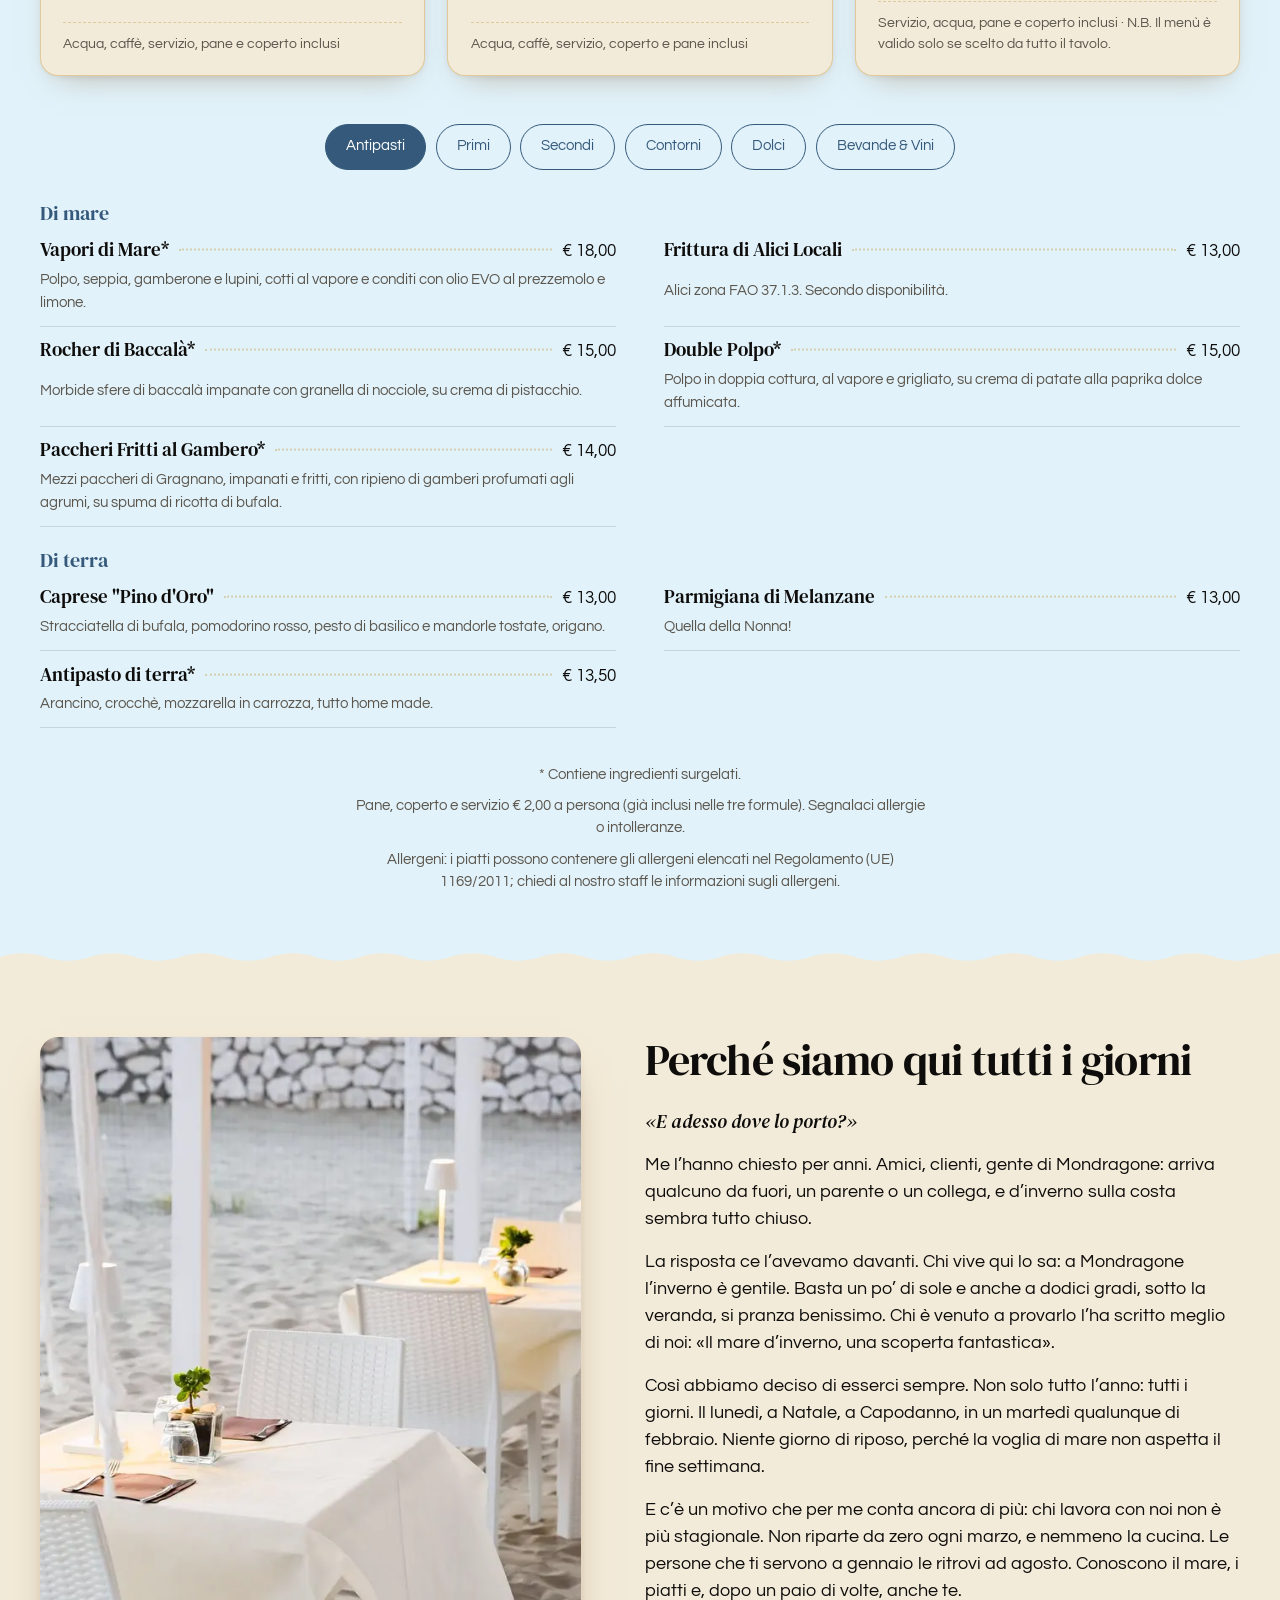
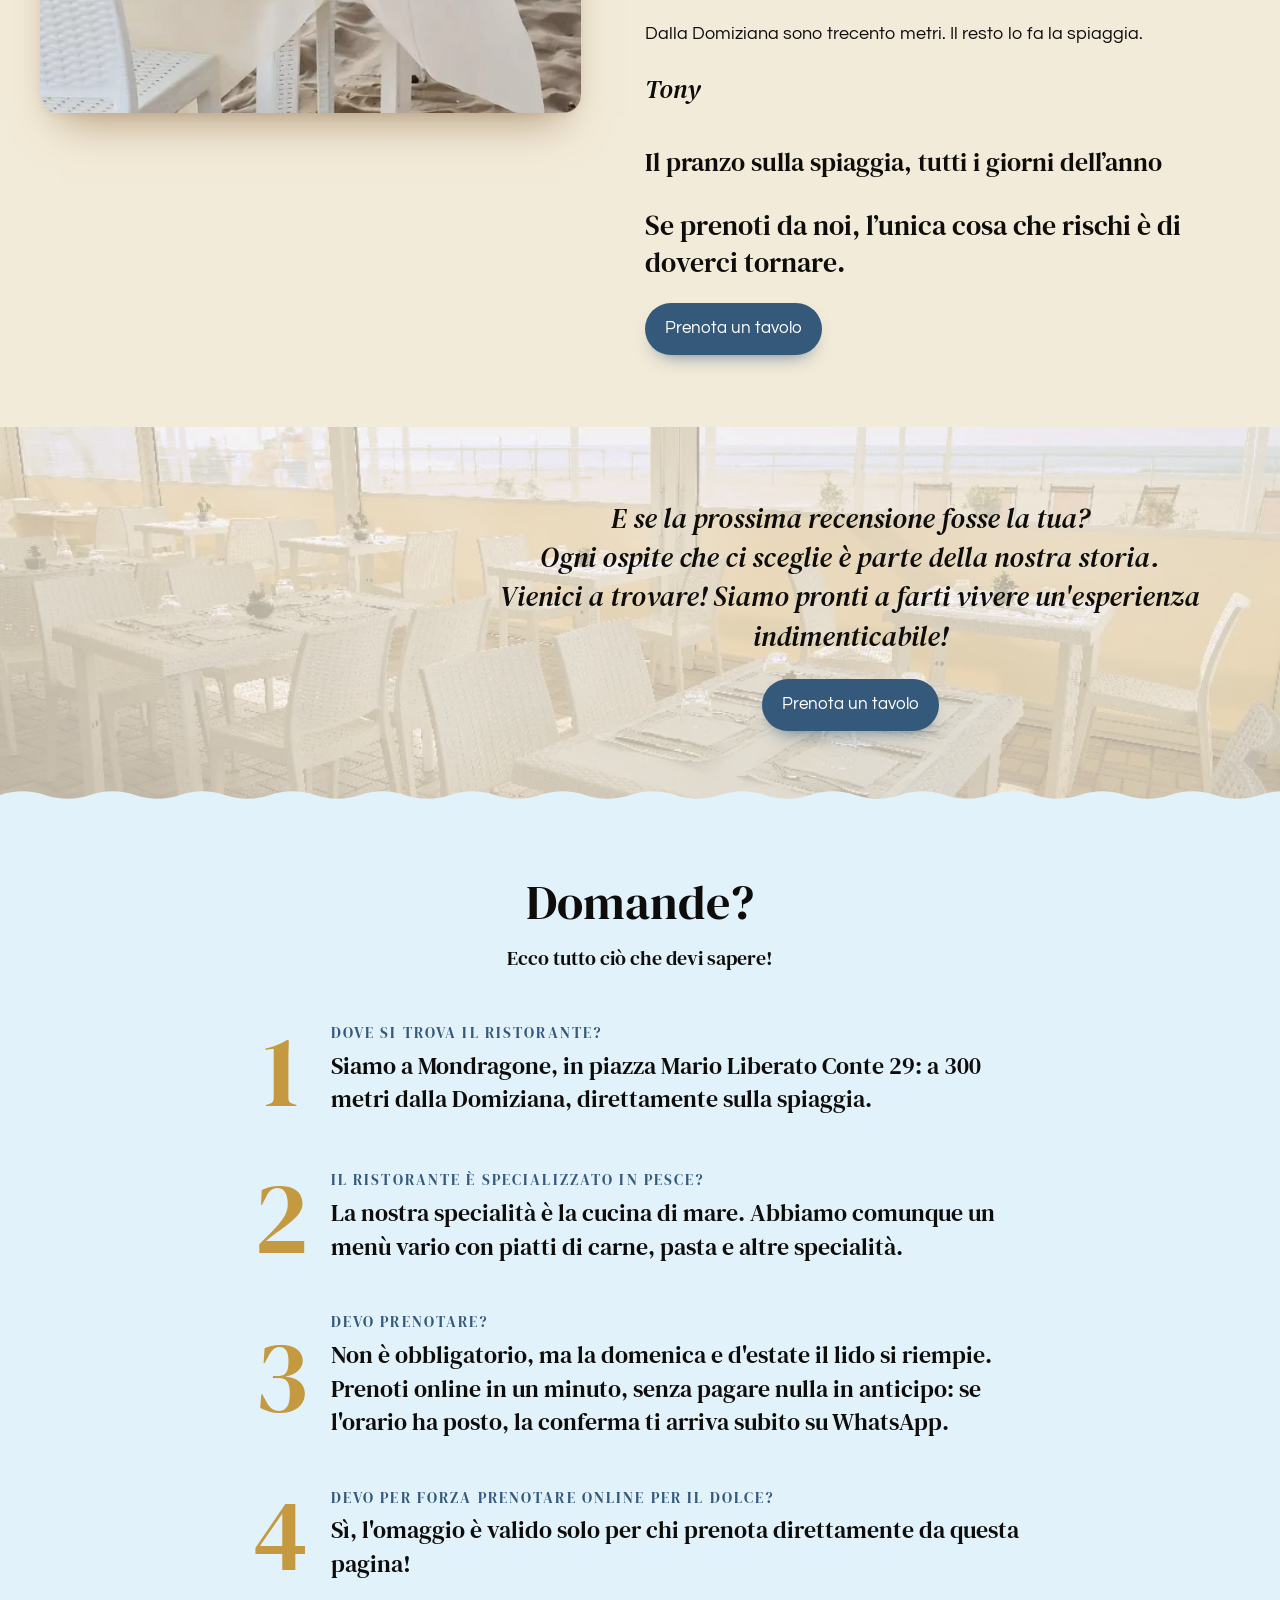
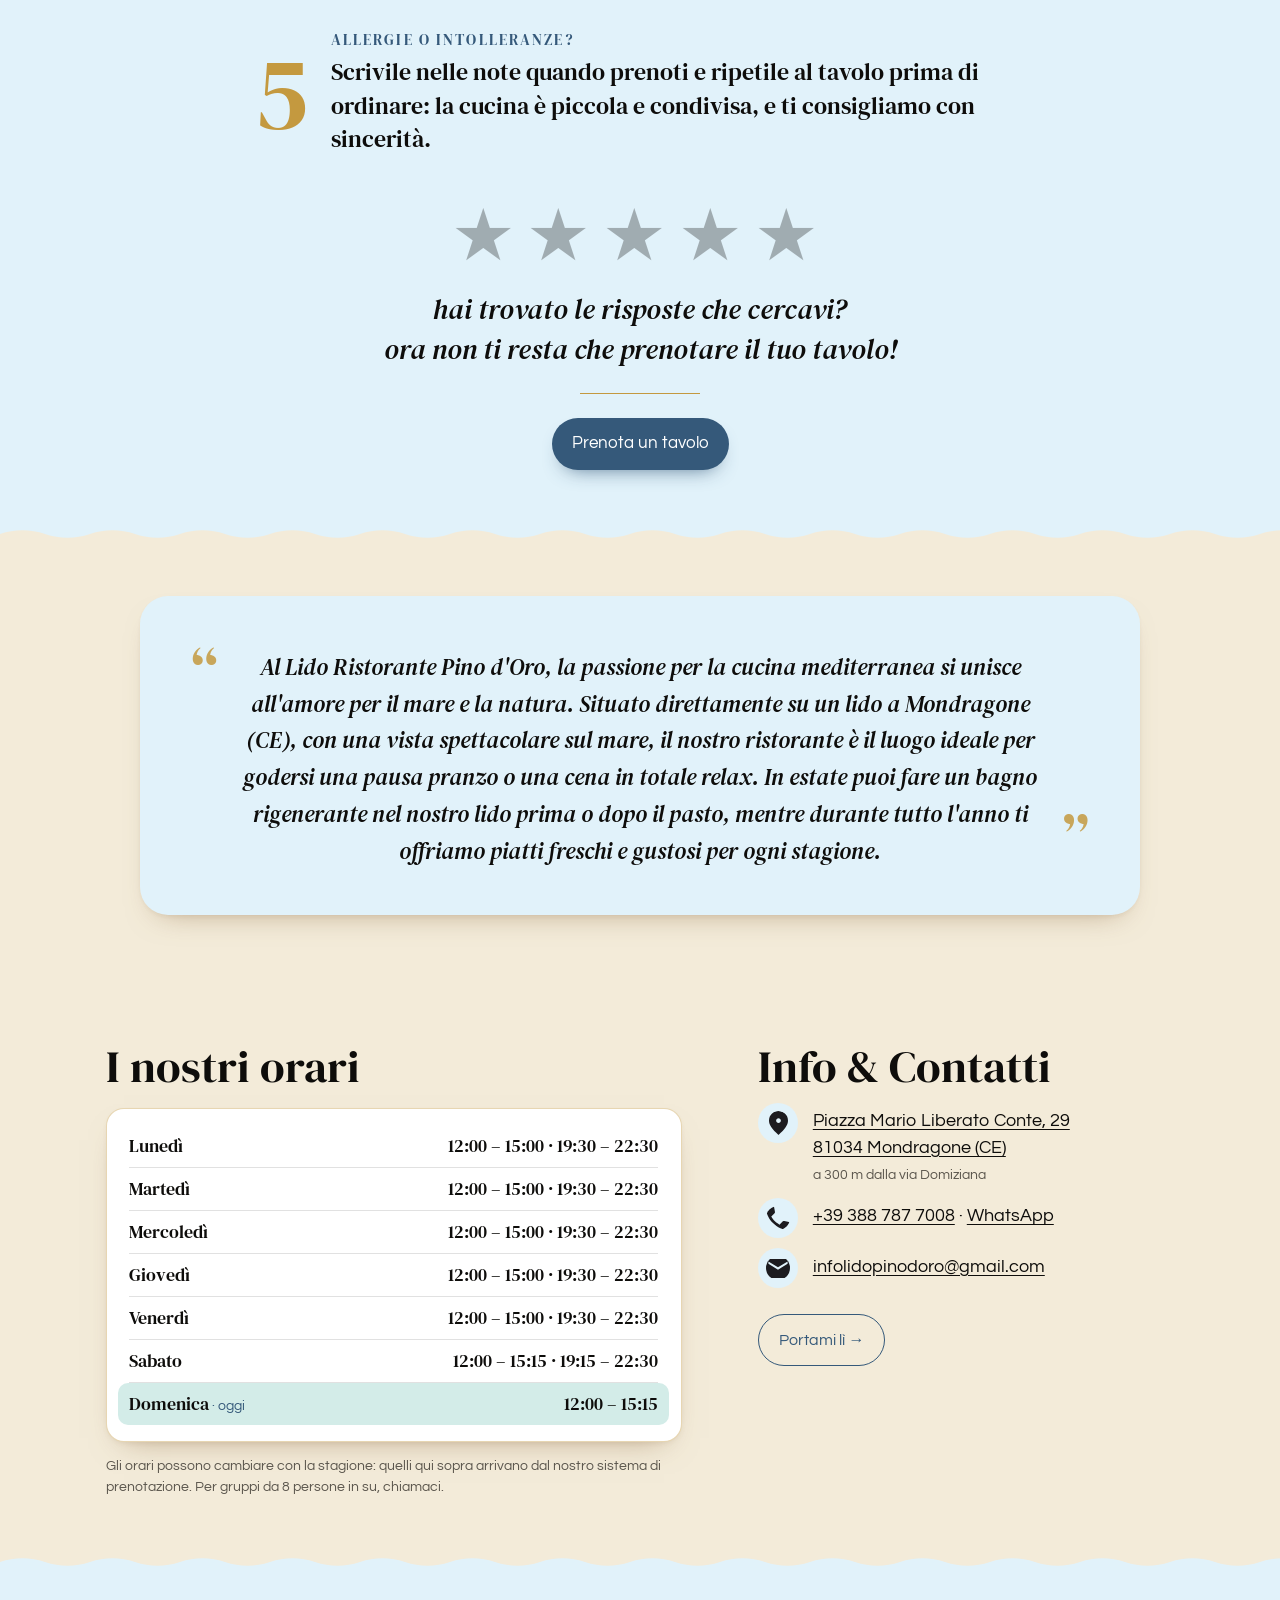
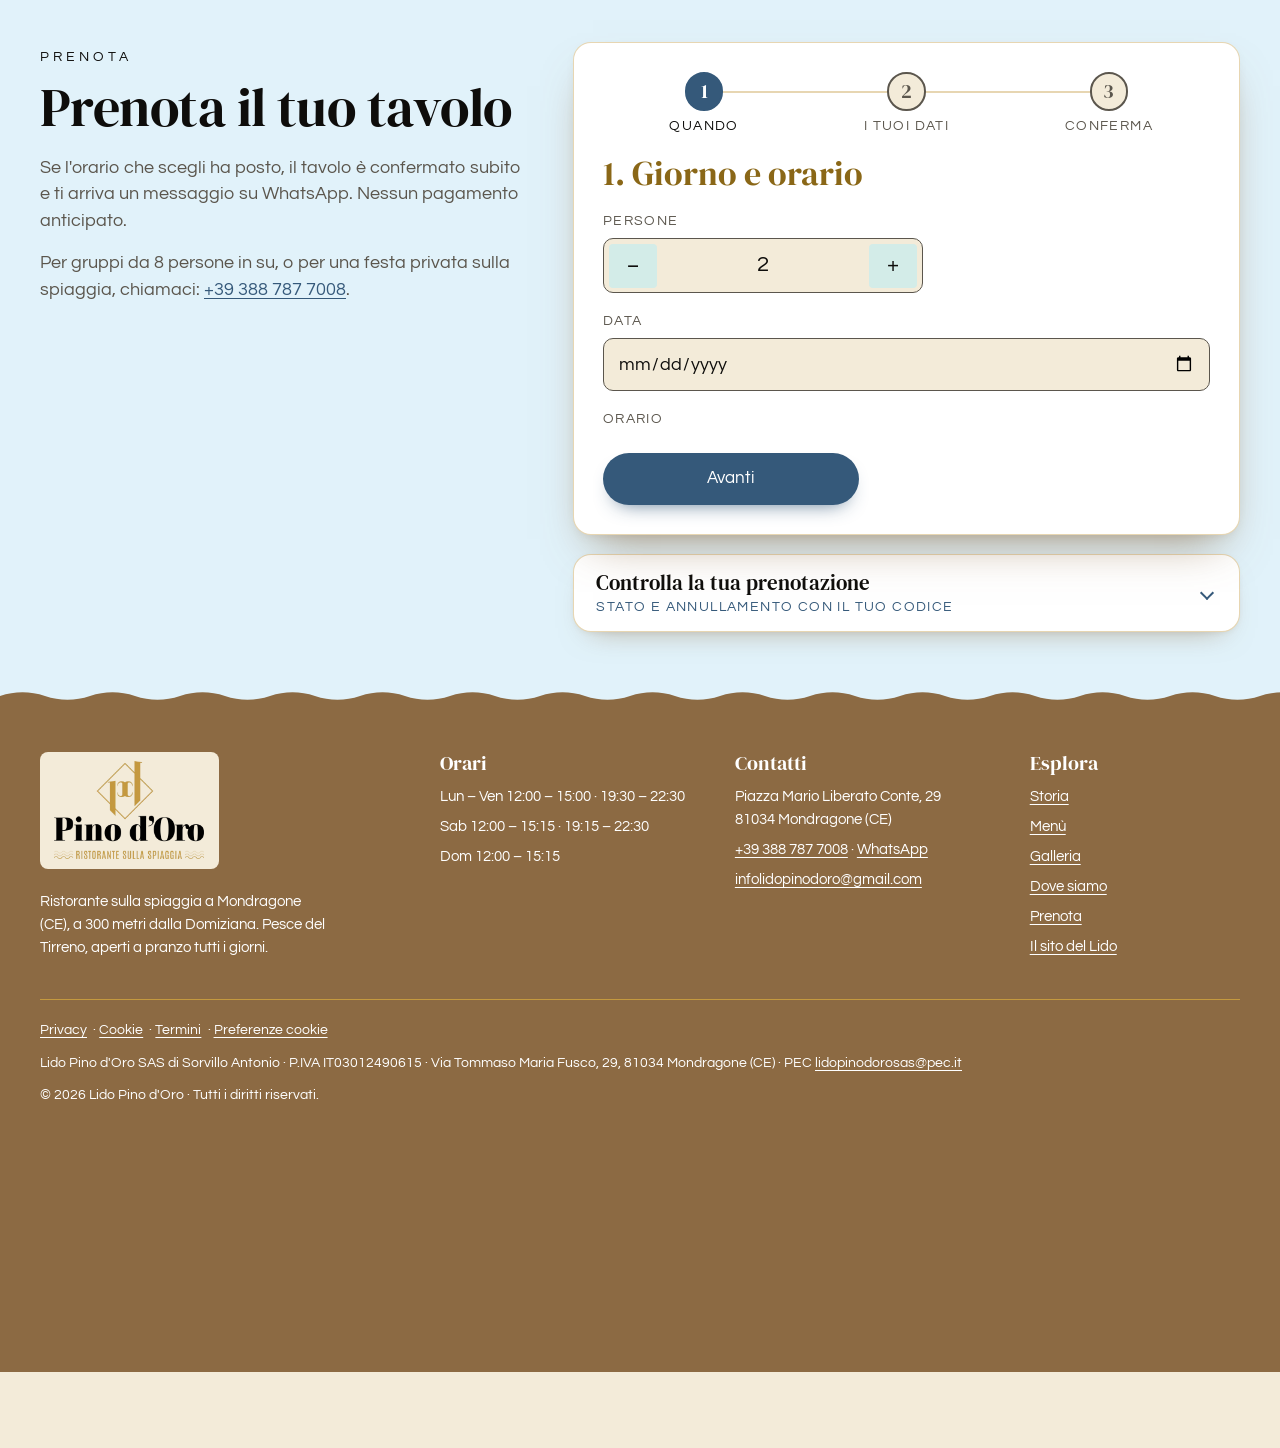
==== commit a705c4df: "Niente stella accanto a 365 Tolta la stellina accanto a "365" e la sua regola CSS, come sul sito pri" ====
--- a/index.html
+++ b/index.html
@@ -186,7 +186,6 @@
     .prova:first-child { border-top: 0; }
     .prova.destra { text-align: right; }
     .numero { display: block; font-family: var(--font-display); font-style: italic; font-size: clamp(4rem, 10vw, 8rem); line-height: 1; letter-spacing: -.04em; color: var(--oro-scuro); }
-    .numero .stellina { font-style: normal; font-size: .38em; color: var(--oro-scuro); vertical-align: top; margin-left: .15em; }
     .numero .stellona { font-style: normal; }
     .prova-titolo { font-family: var(--font-serif); font-style: italic; font-size: clamp(1.45rem, 2.8vw, 2.3rem); line-height: 1.25; margin: .4rem 0 .2rem; }
     .chip { background: var(--mare); color: var(--bianco); padding: .05em .3em; white-space: nowrap; }  /* one pill, never split over two lines */
@@ -695,7 +694,7 @@
     <section class="prove" id="prove" aria-label="Quattro cose da sapere">
       <div class="wrap">
         <div class="prova">
-          <span class="numero pdo-numero">365<span class="stellina" aria-hidden="true">★</span></span>
+          <span class="numero pdo-numero">365</span>
           <h2 class="prova-titolo">Aperti a pranzo <span class="chip">Tutti i giorni.</span></h2>
           <p class="prova-sotto pdo-numero-testo">Ferragosto, Natale e Capodanno compresi. In estate anche tutti i giorni a cena.</p>
           <a href="#visit">controlla gli orari ↓</a>
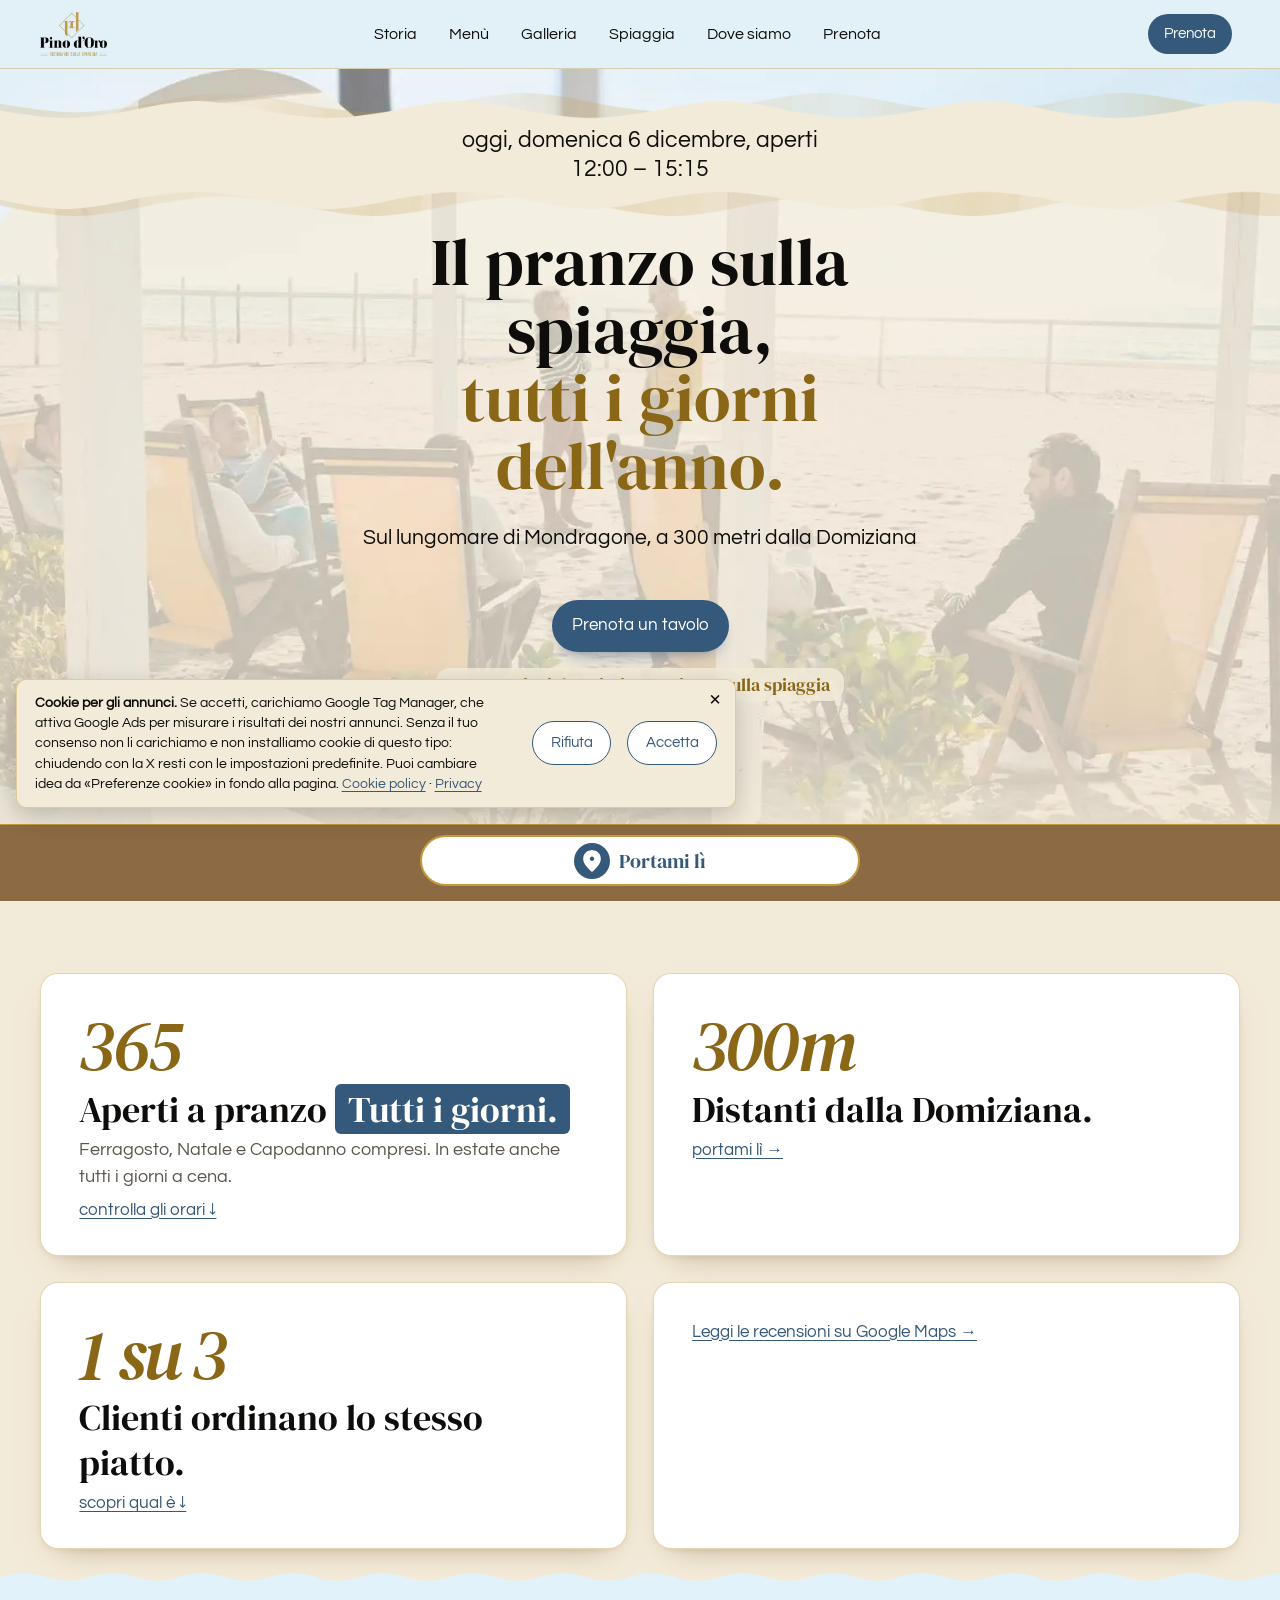
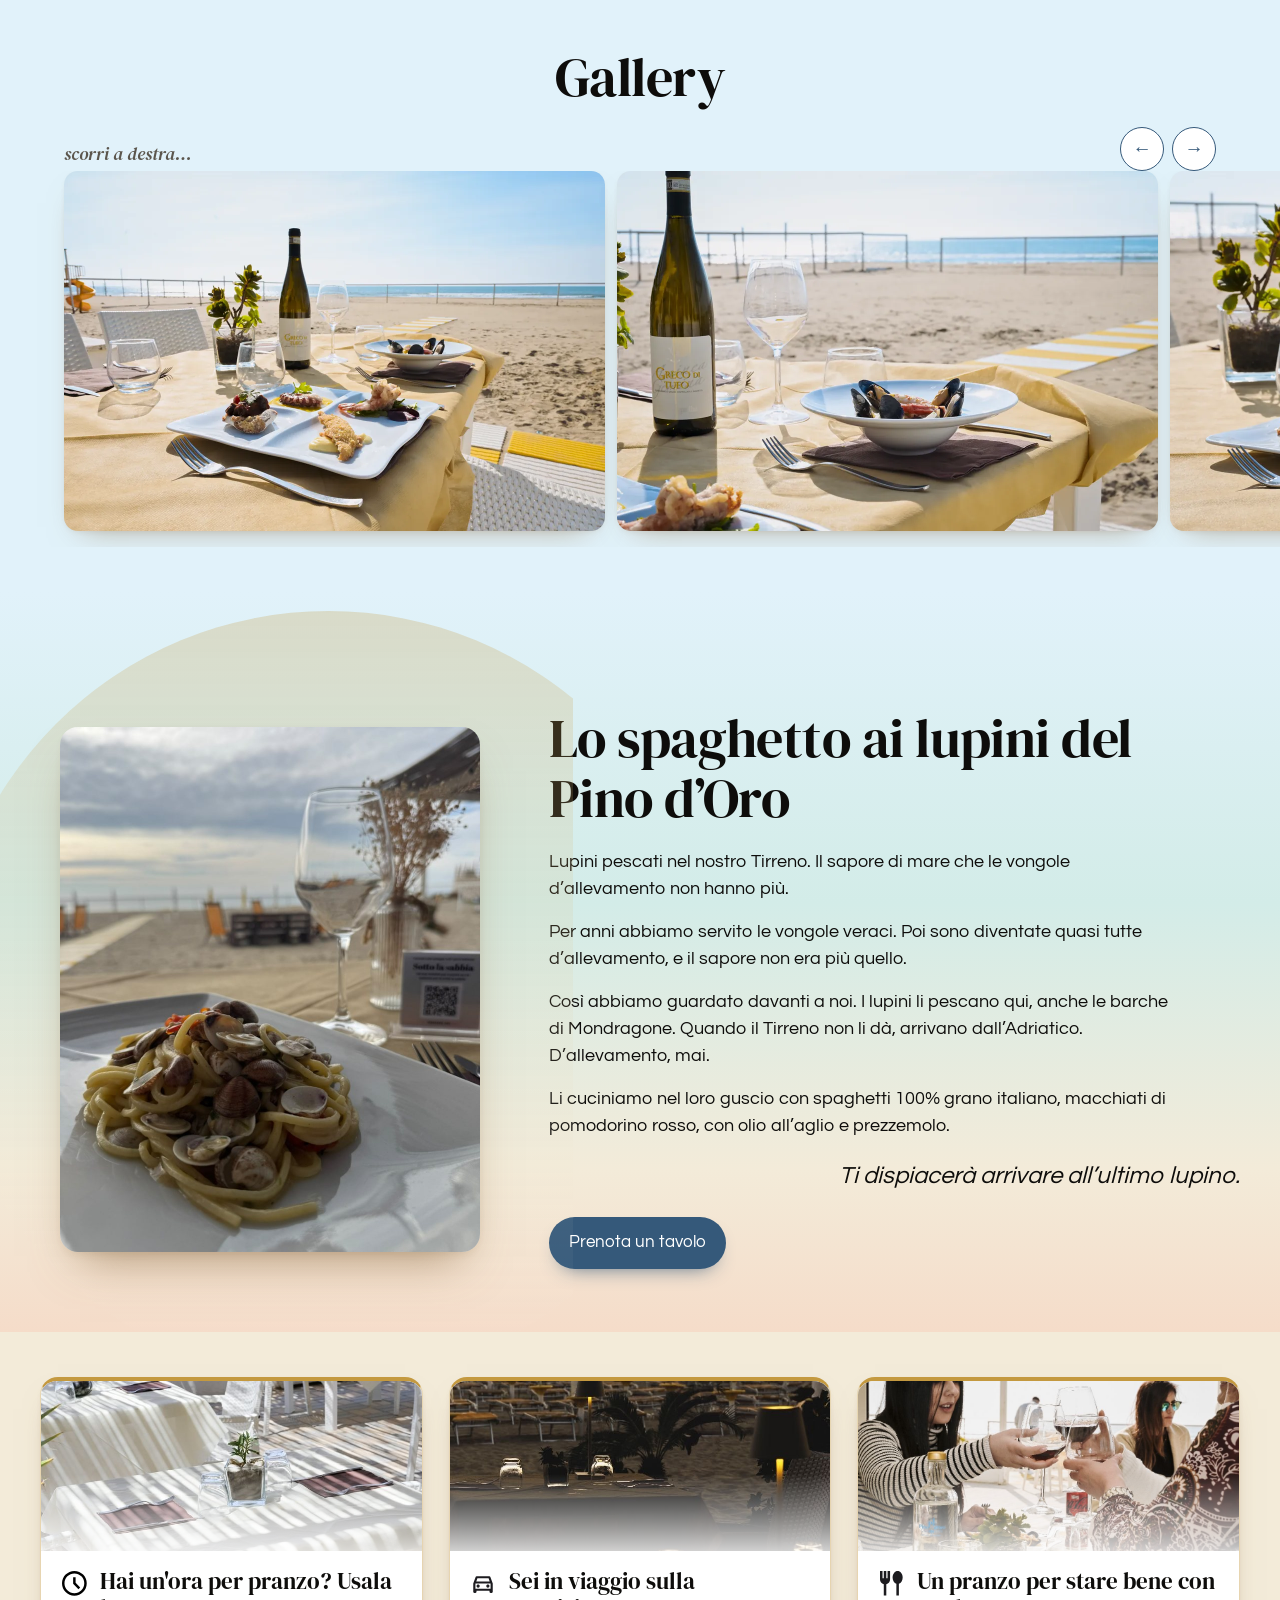
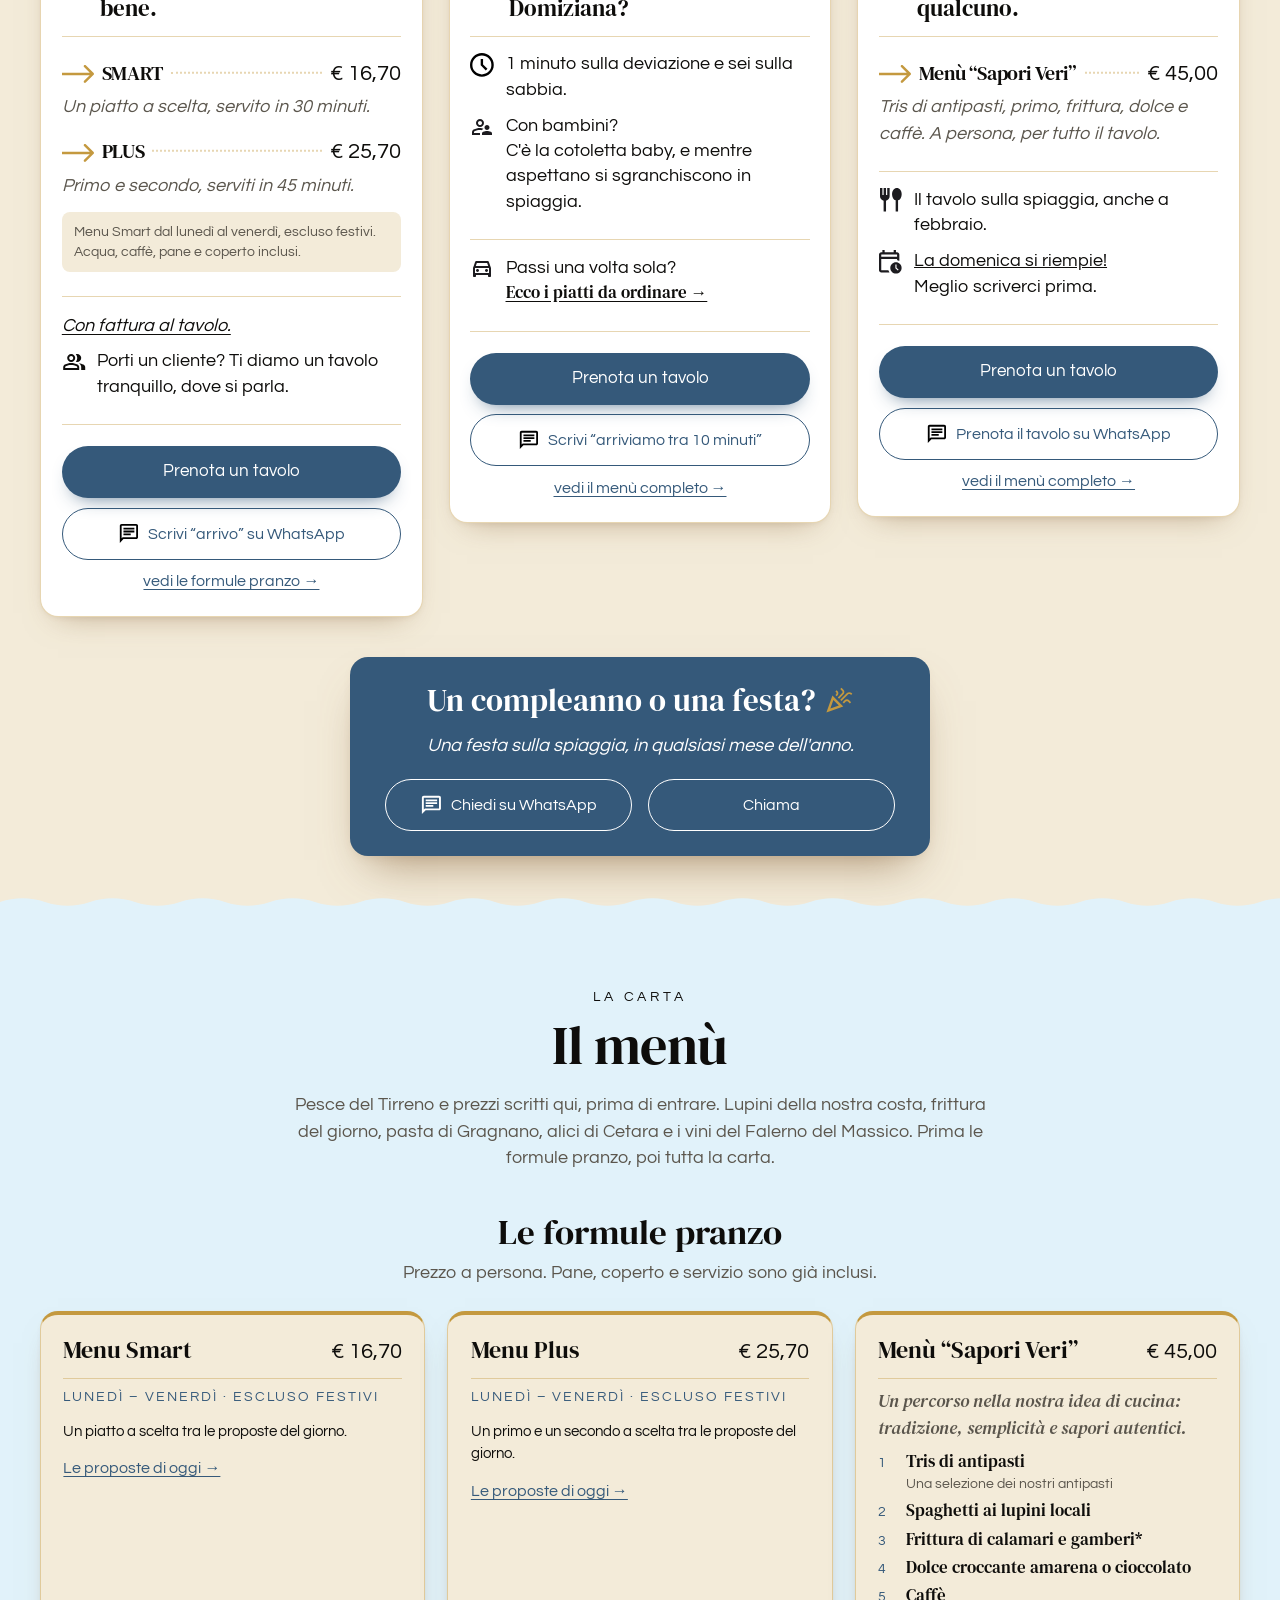
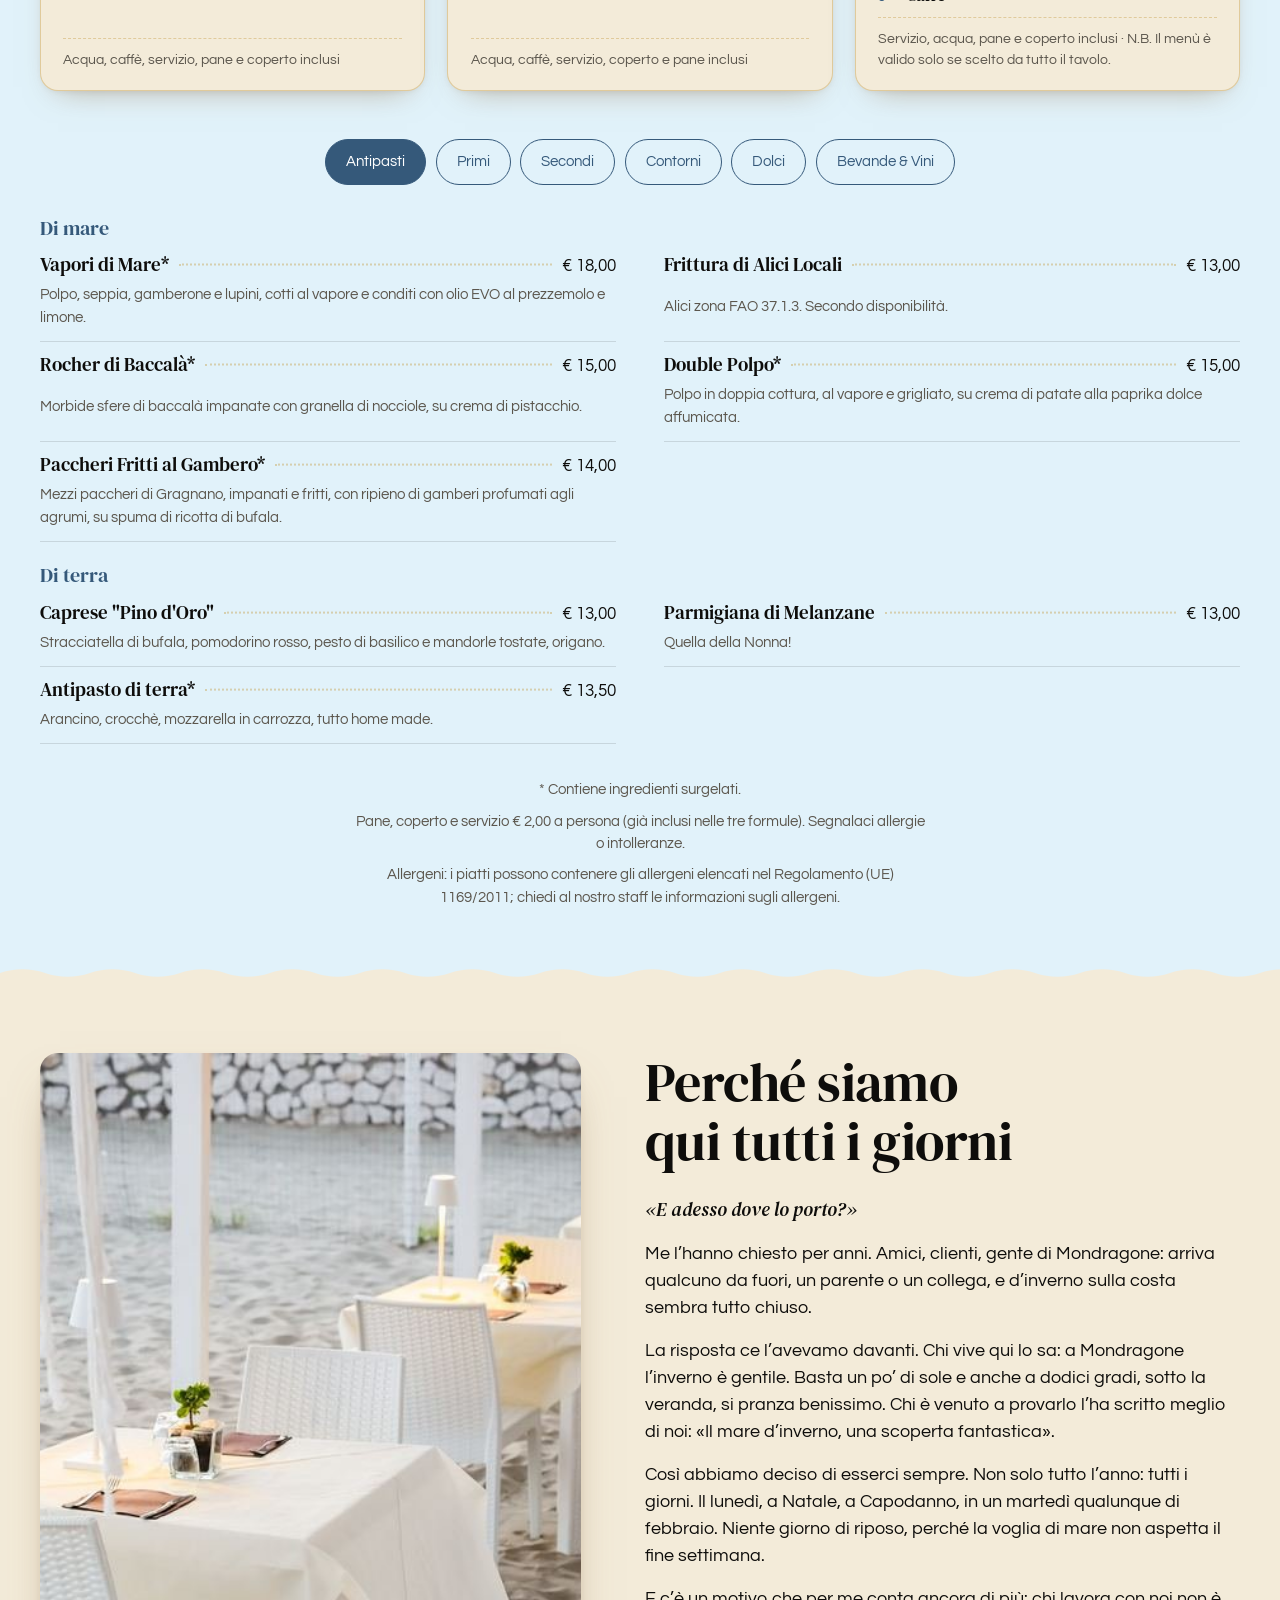
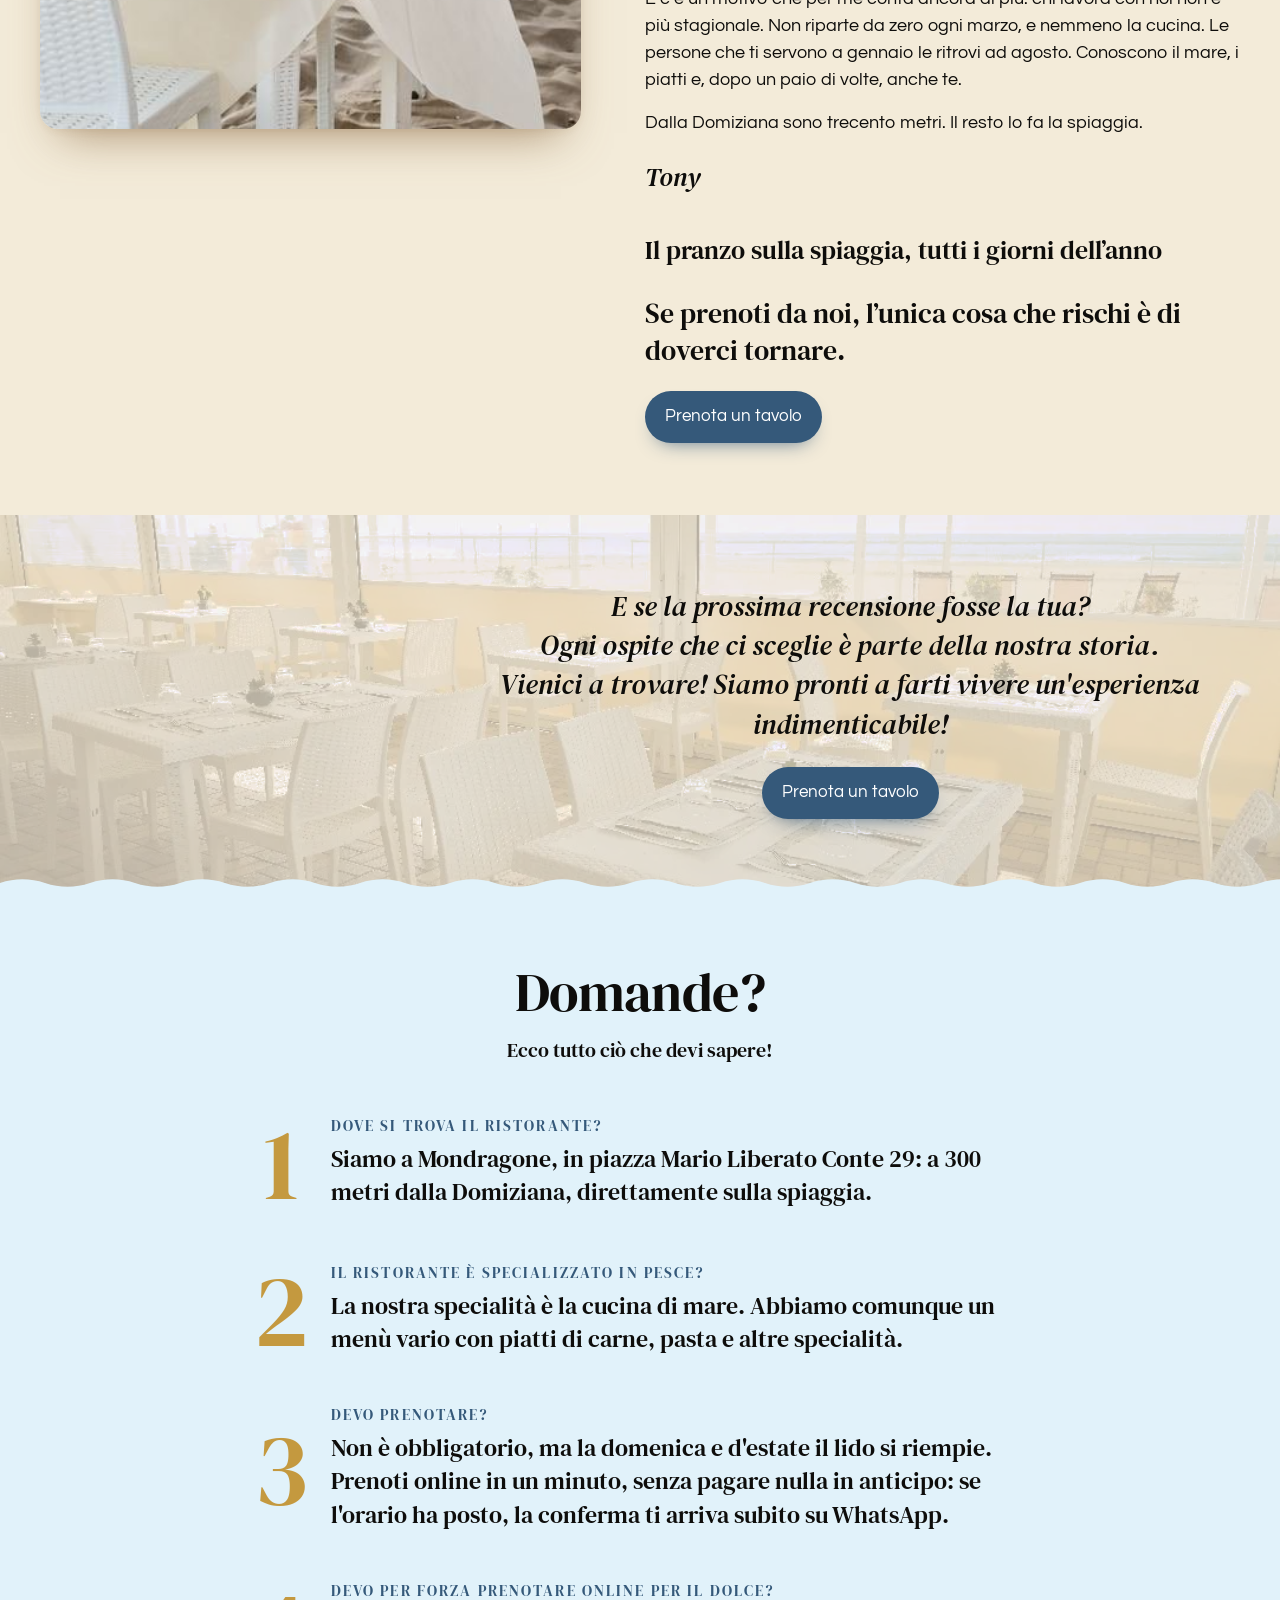
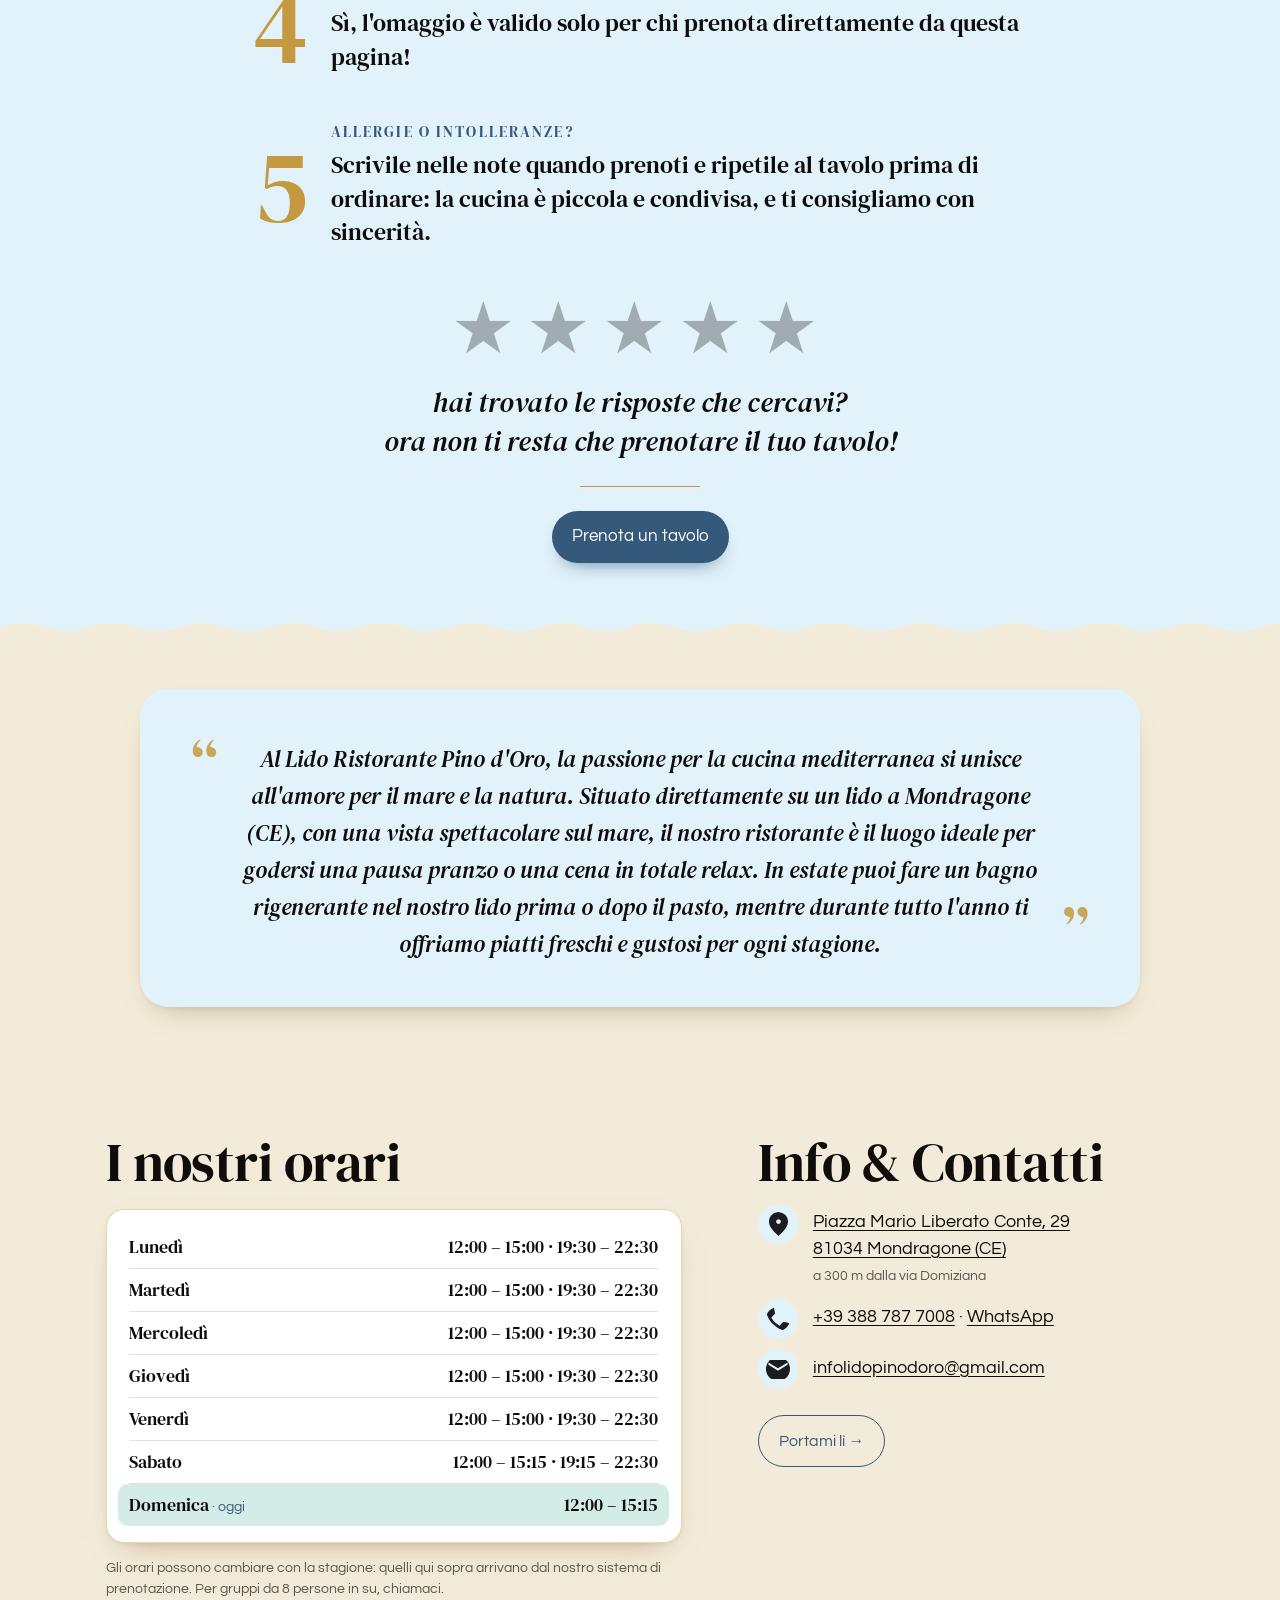
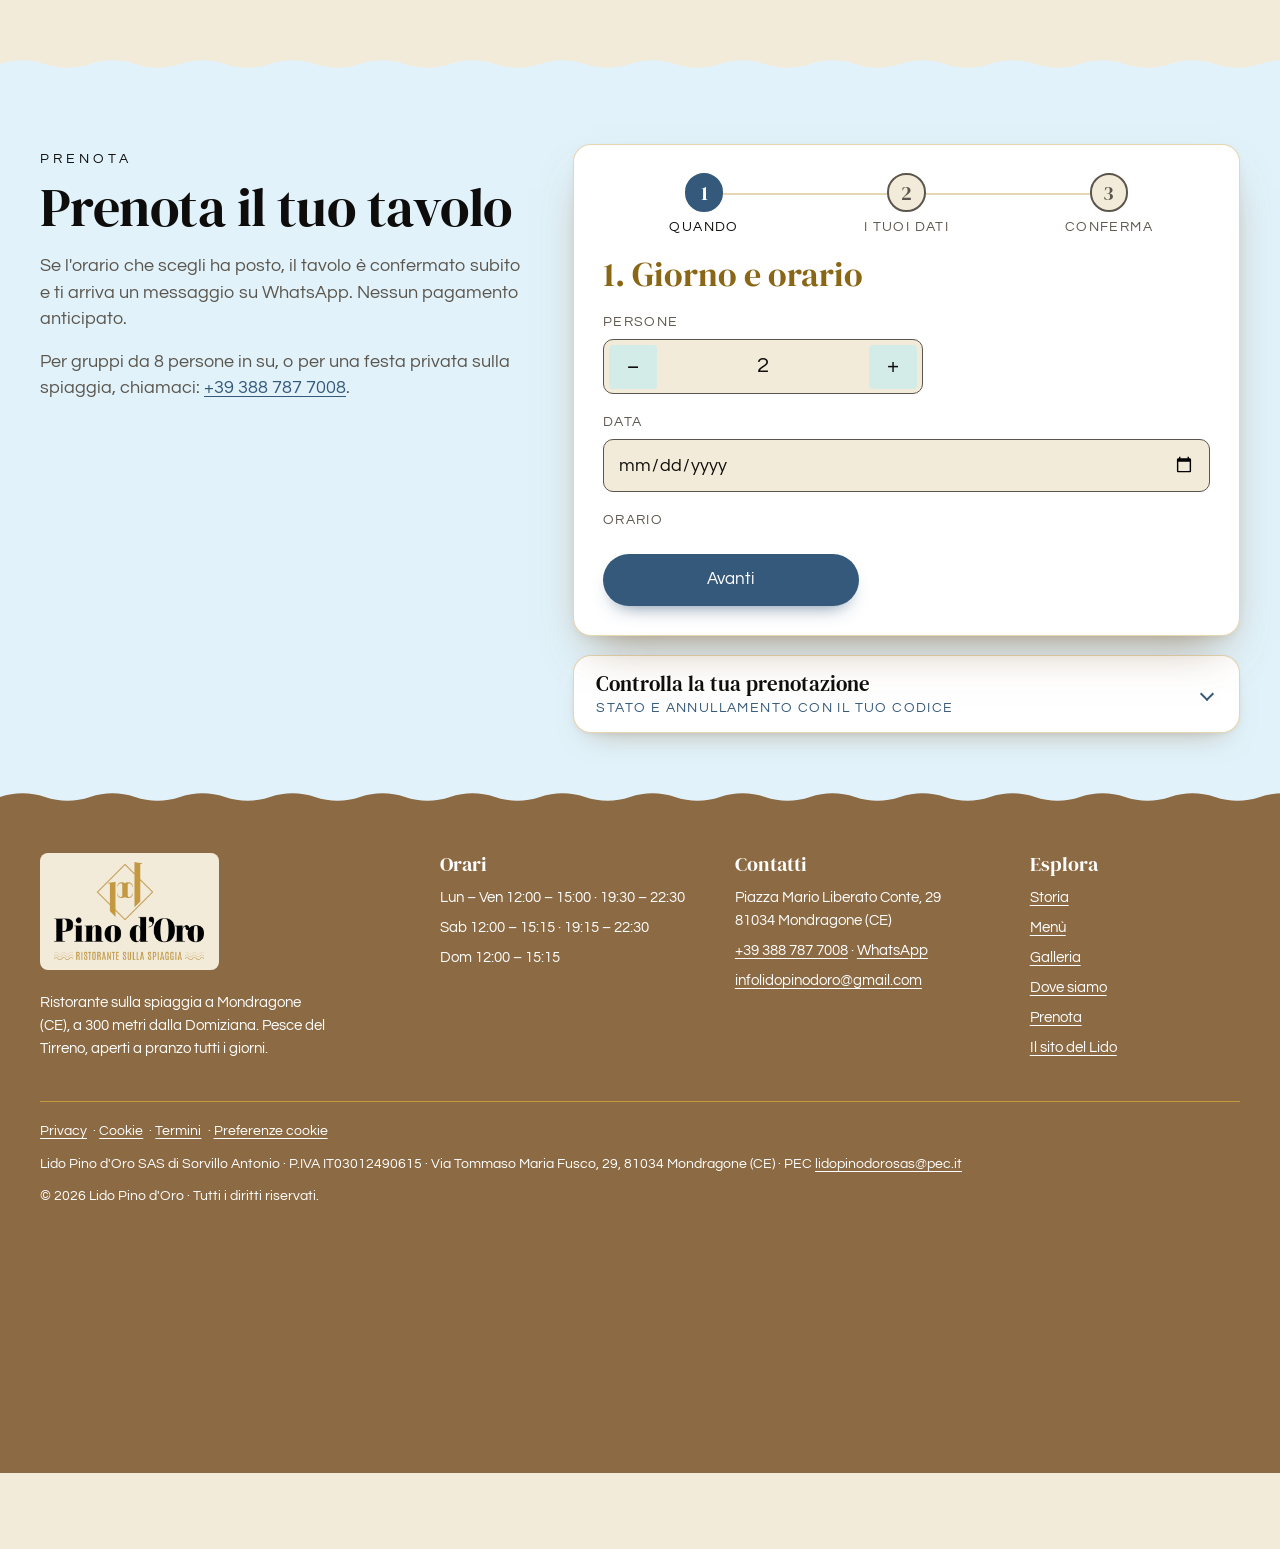
==== commit ebd44b30: "Titoli delle sezioni tutti uguali Gallery, lo spaghetto, la storia, le domande e gli orari avevano g" ====
--- a/index.html
+++ b/index.html
@@ -68,7 +68,9 @@
     section, #formule { scroll-margin-top: calc(var(--header-h) + 8px); }
     .sezione { padding: clamp(3.5rem, 8vh, 6.5rem) 0; }
     .occhiello { font-family: var(--font-testo); font-size: .875rem; letter-spacing: .28em; text-transform: uppercase; color: var(--nero); margin: 0 0 .5rem; }
-    .sezione-titolo { font-family: var(--font-display); font-size: clamp(2.2rem, 4.5vw, 3.4rem); margin: 0 0 1rem; letter-spacing: -.01em; }
+    /* Every section title has the same look; :root beats the shared stylesheet loaded after this one */
+    :root :is(.sezione-titolo, .galleria-titolo, .piatto-titolo, .storia-titolo, .faq-titolo, .visita-titolo) { font-family: var(--font-display); font-style: normal; font-size: clamp(2.2rem, 4.5vw, 3.4rem); line-height: 1.1; letter-spacing: -.01em; }
+    .sezione-titolo { margin: 0 0 1rem; }
     .lead { font-size: 1.1rem; color: var(--grigio); }
     .icona { width: 1.5rem; height: 1.5rem; flex: none; object-fit: contain; }
     .icona-scura { filter: brightness(0); }
@@ -247,7 +249,7 @@
 
     /* ---------- Galleria ---------- */
     .galleria { padding: clamp(3rem, 7vh, 5rem) 0 clamp(2rem, 5vh, 3.5rem); background: var(--celeste); border-top: 1px solid var(--riga); }
-    .galleria-titolo { font-family: var(--font-display); text-align: center; font-size: clamp(1.6rem, 3vw, 2.2rem); letter-spacing: .45em; text-indent: .45em; text-transform: uppercase; margin: 0 0 1.2rem; }
+    .galleria-titolo { text-align: center; margin: 0 0 1.2rem; }
     .galleria-testa { display: flex; justify-content: space-between; align-items: flex-end; gap: 1rem; padding: 0 clamp(1rem, 5vw, 5rem); }
     .galleria-hint { font-family: var(--font-serif); font-style: italic; color: var(--grigio); margin: 0 0 .3rem; }
     .galleria-nav { display: none; gap: .5rem; }
@@ -266,8 +268,7 @@
     .piatto-visual { position: relative; width: min(100%, 300px); aspect-ratio: 4 / 5; margin: 0 auto; }
     .piatto-cerchio { position: absolute; inset: -22% auto auto -28%; width: 150%; max-width: none; height: auto; z-index: 0; opacity: .9; pointer-events: none; }
     .piatto-foto { position: relative; z-index: 1; width: 100%; height: auto; border-radius: var(--pdo-raggio-grande); box-shadow: 0 18px 40px #0E0D0B33; }
-    .piatto-titolo { font-family: var(--font-display); font-size: clamp(2.2rem, 4.5vw, 3.6rem); line-height: 1.05; margin: 0 0 1.2rem; }
-    .piatto-titolo em { text-decoration: underline; text-decoration-thickness: 2px; text-underline-offset: 6px; }
+    .piatto-titolo { margin: 0 0 1.2rem; }
     .piatto-testo p { font-family: var(--font-testo); max-width: 62ch; }
     .piatto-chiusa { font-family: var(--font-serif); font-style: italic; font-size: clamp(1.2rem, 2vw, 1.5rem); text-align: right; margin: 1.2rem 0 1.4rem; }
     .piatto-cta { display: flex; justify-content: center; }
@@ -319,7 +320,7 @@
     .storia { padding: clamp(3rem, 8vh, 6rem) 0; }
     .storia-inner { max-width: 960px; }
     .storia-foto { width: 100%; border-radius: 12px; margin: 0 0 2rem; }
-    .storia-titolo { font-family: var(--font-display); font-size: clamp(2.2rem, 5vw, 4rem); line-height: 1.08; letter-spacing: -.02em; margin: 0 0 1.4rem; text-wrap: balance; }
+    .storia-titolo { margin: 0 0 1.4rem; text-wrap: balance; }
     .storia-testo p { max-width: 70ch; }
     .storia-testo .battuta { font-family: var(--font-serif); font-style: italic; font-size: 1.2rem; }
     .storia-firma { font-family: var(--font-serif); font-style: italic; font-size: clamp(1.3rem, 2.2vw, 1.6rem); margin: 1.4rem 0 0; }
@@ -376,7 +377,7 @@
 
     /* ---------- Domande ---------- */
     .faq { padding: clamp(3rem, 8vh, 6rem) 0; background: var(--celeste); text-align: center; }
-    .faq-titolo { font-family: var(--font-display); font-size: clamp(2.2rem, 4vw, 3rem); margin: 0 0 .8rem; }
+    .faq-titolo { margin: 0 0 .8rem; }
     .faq-sotto { font-family: var(--font-serif); font-size: 1.25rem; margin: 0 0 1.5rem; }
     .faq-lista { max-width: 780px; margin: 0 auto; }
     .domanda { display: flex; align-items: center; gap: 1.2rem; padding: 1.4rem 0; text-align: left; }
@@ -397,7 +398,7 @@
     /* ---------- Orari e contatti ---------- */
     .visita { background: var(--spuma); padding: clamp(3rem, 8vh, 6rem) 0; border-top: 1px solid var(--riga); }
     .visita-grid { display: grid; gap: 3rem; }
-    .visita-titolo { font-family: var(--font-serif); font-style: italic; font-size: clamp(2rem, 3.5vw, 2.8rem); margin: 0 0 1rem; }
+    .visita-titolo { margin: 0 0 1rem; }
     .orari {
       list-style: none; margin: 0; padding: 1rem 1.4rem; background: var(--bianco); border: 2px solid var(--riga); box-shadow: #0E0D0B24 0 3px 10px;
       font-family: var(--font-serif); font-size: 1.15rem; transition: transform .2s ease;
@@ -763,7 +764,7 @@
           <picture><source media="(min-width: 720px)" srcset="assets/photos/piatto-spaghetti-lupini-840.webp"><img class="piatto-foto" src="assets/photos/piatto-spaghetti-lupini-840.jpg" alt="Un piatto di spaghetti ai lupini in primo piano, con un calice di vino e la spiaggia sullo sfondo" width="840" height="1050" loading="lazy"></picture>
         </div>
         <div class="piatto-testo">
-          <h2 class="piatto-titolo"><em>Lo spaghetto ai lupini del Pino d’Oro</em></h2>
+          <h2 class="piatto-titolo">Lo spaghetto ai lupini del Pino d’Oro</h2>
           <p>Lupini pescati nel nostro Tirreno. Il sapore di mare che le vongole d’allevamento non hanno più.</p>
           <p>Per anni abbiamo servito le vongole veraci. Poi sono diventate quasi tutte d’allevamento, e il sapore non era più quello.</p>
           <p>Così abbiamo guardato davanti a noi. I lupini li pescano qui, anche le barche di Mondragone. Quando il Tirreno non li dà, arrivano dall’Adriatico. D’allevamento, mai.</p>
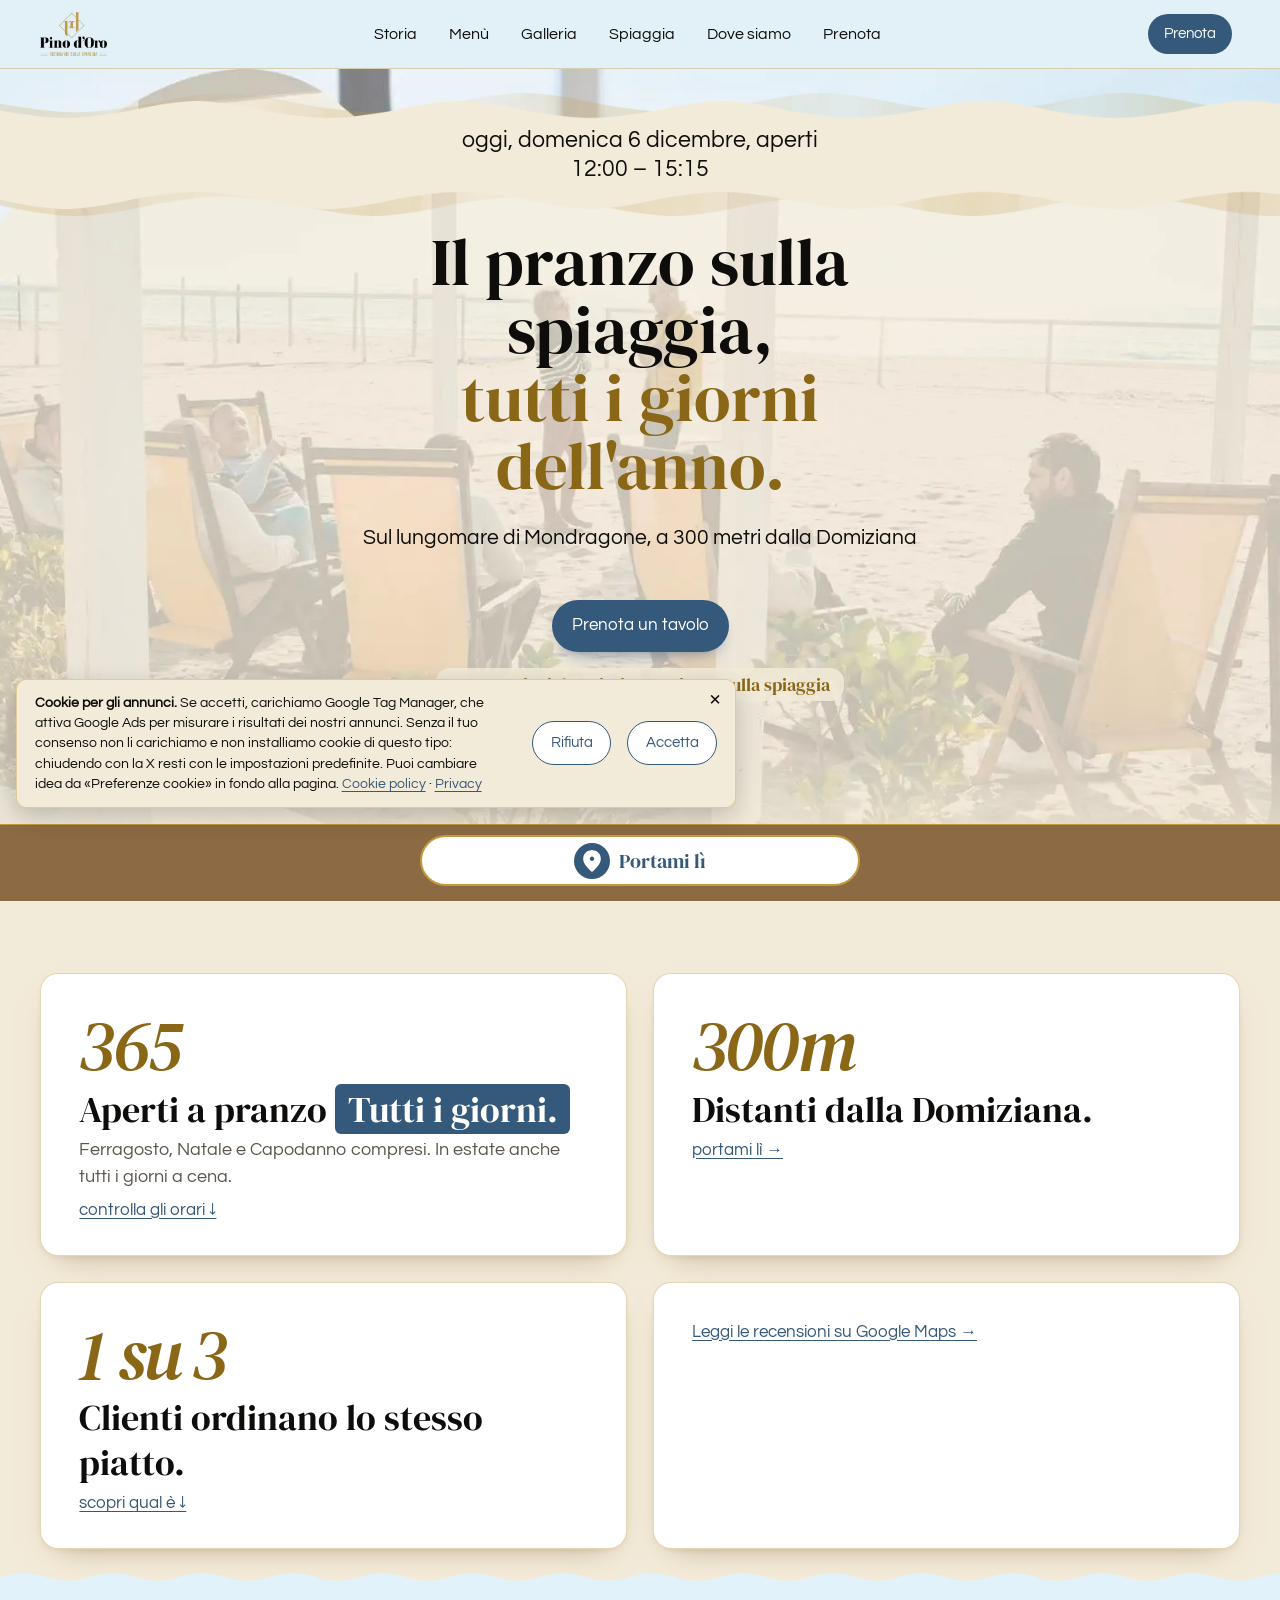
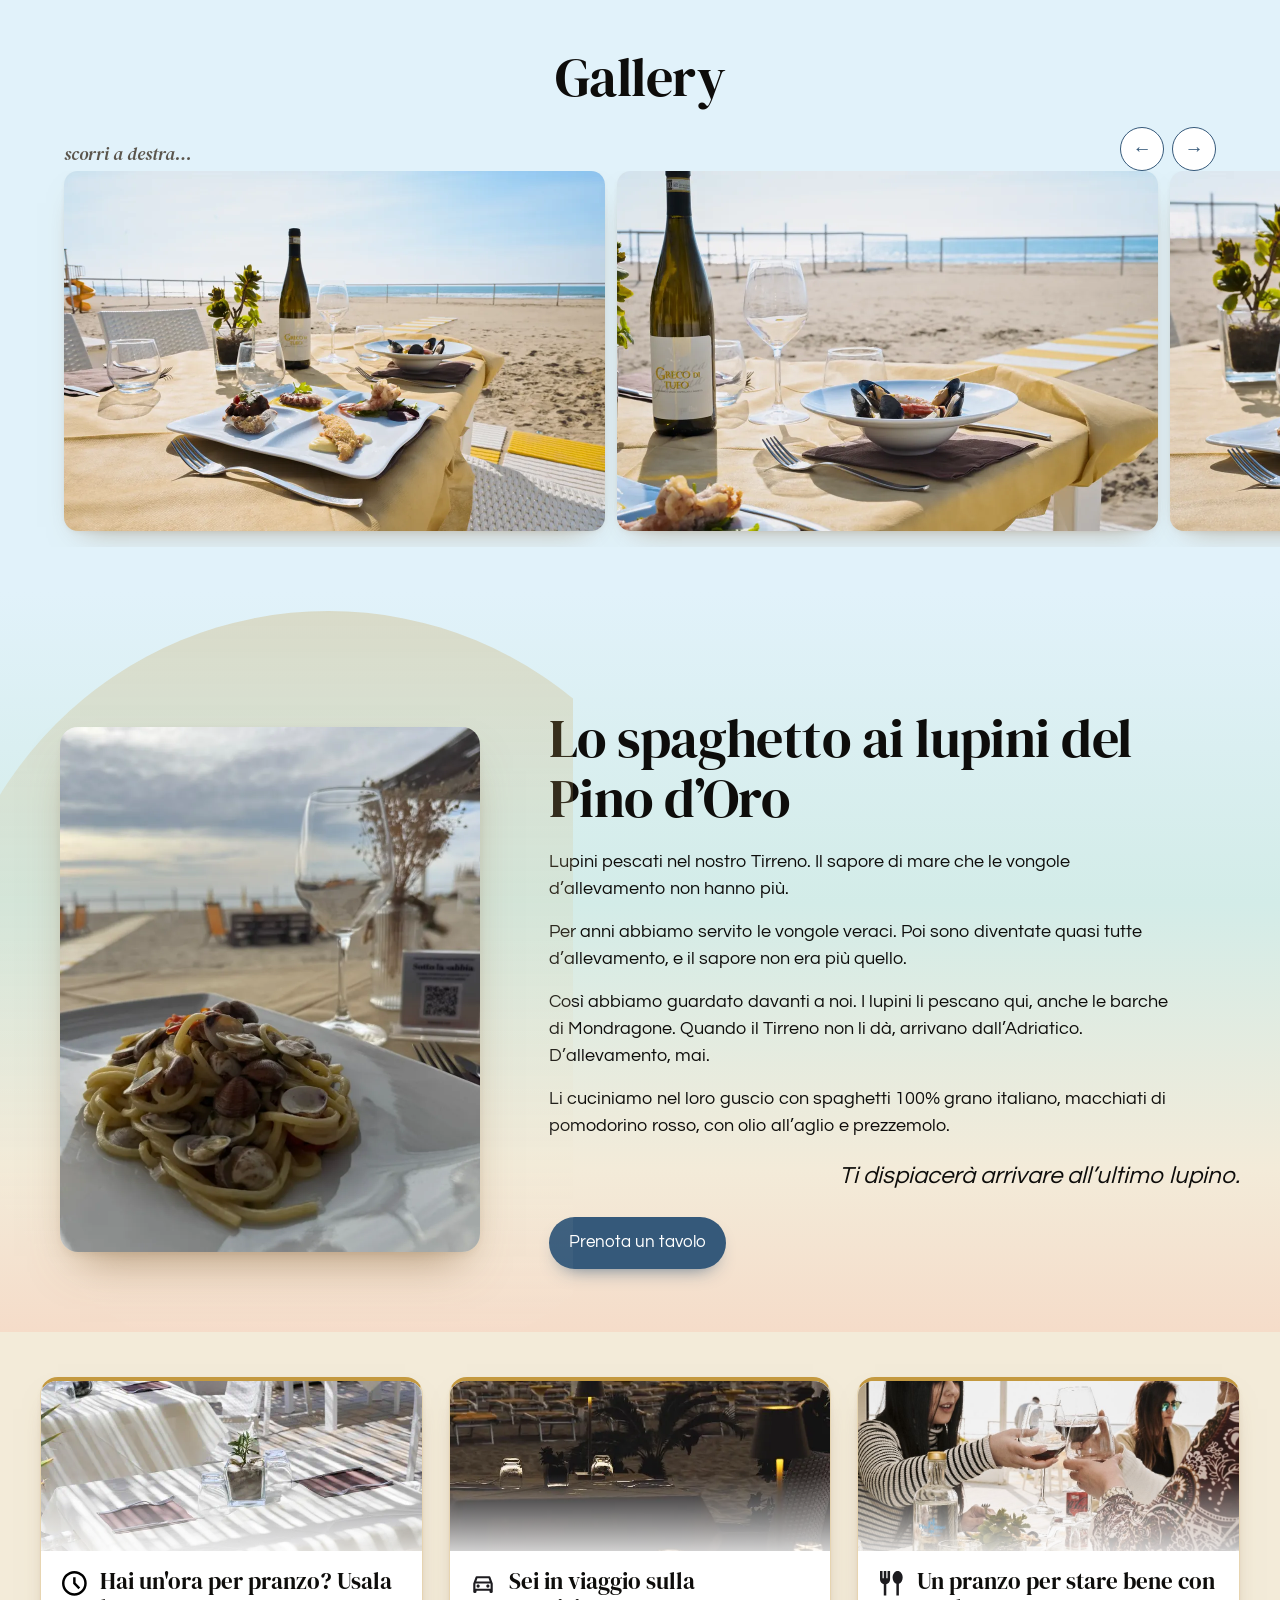
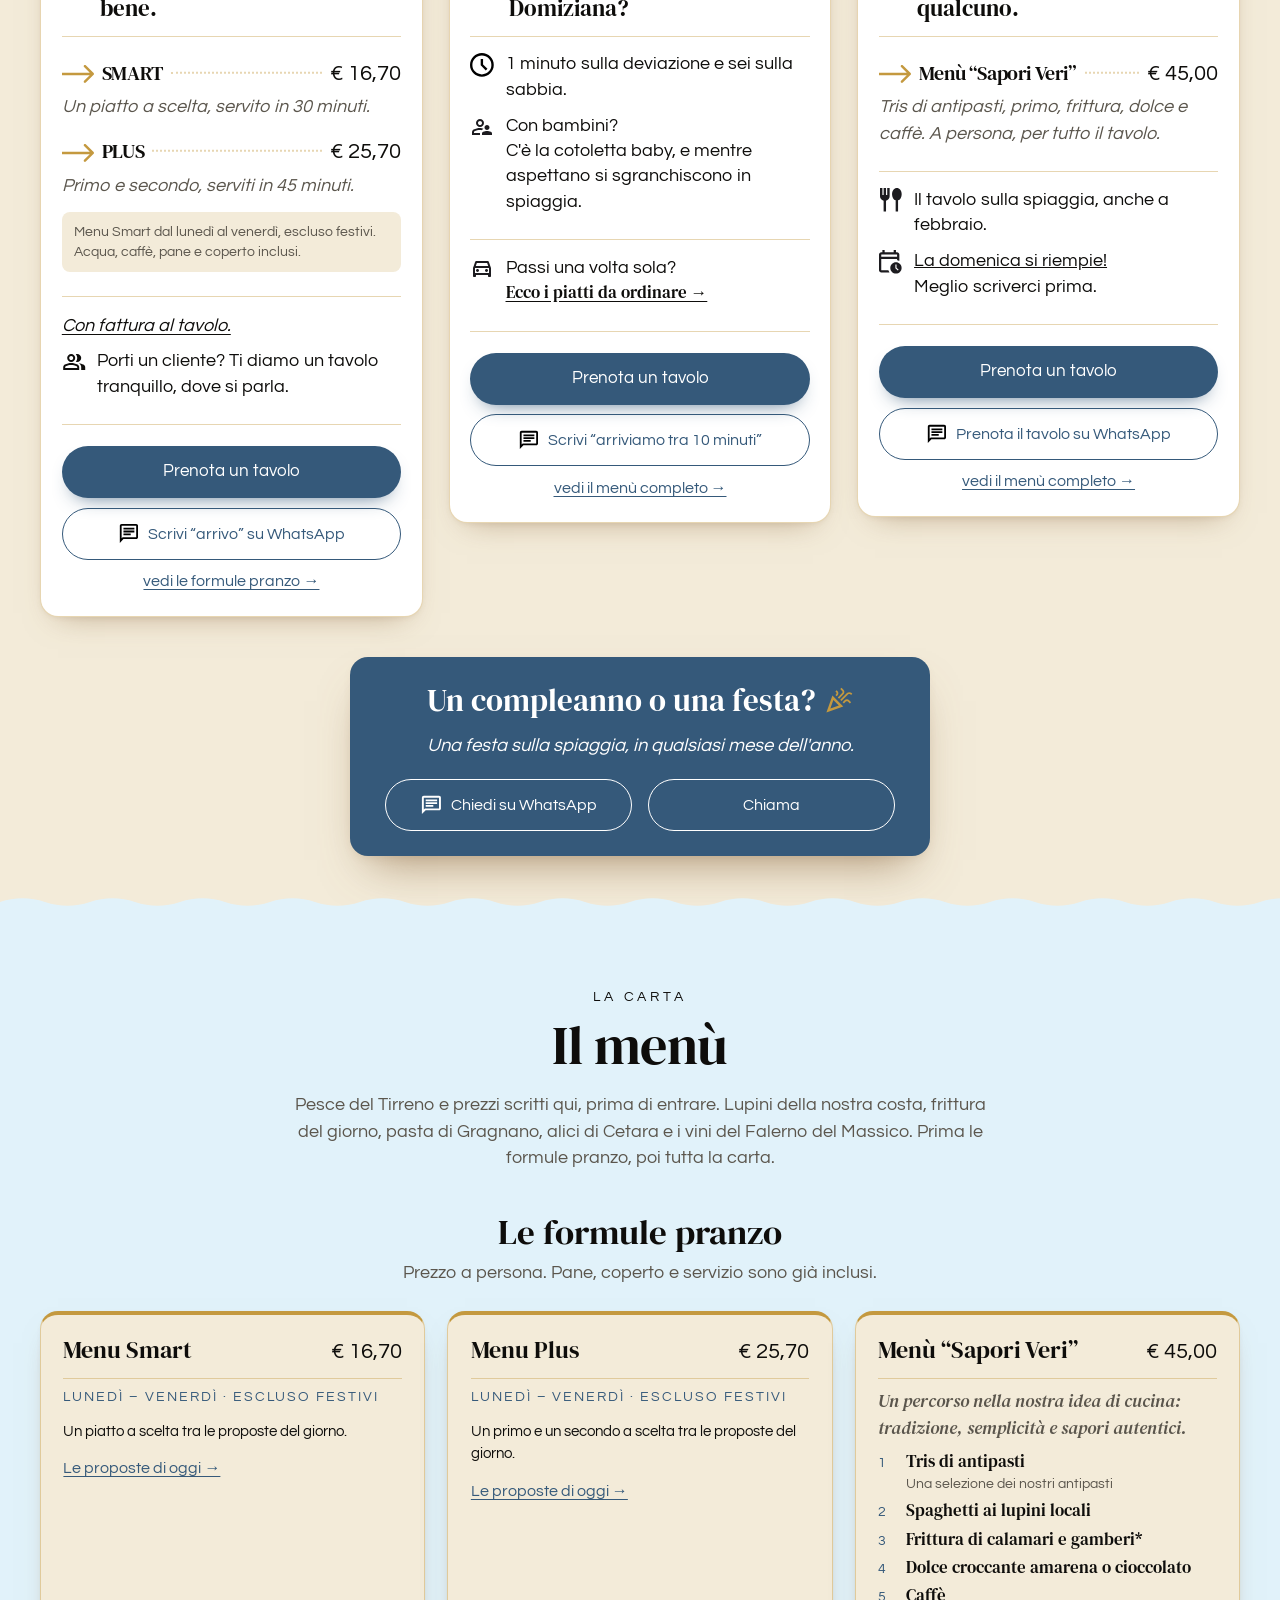
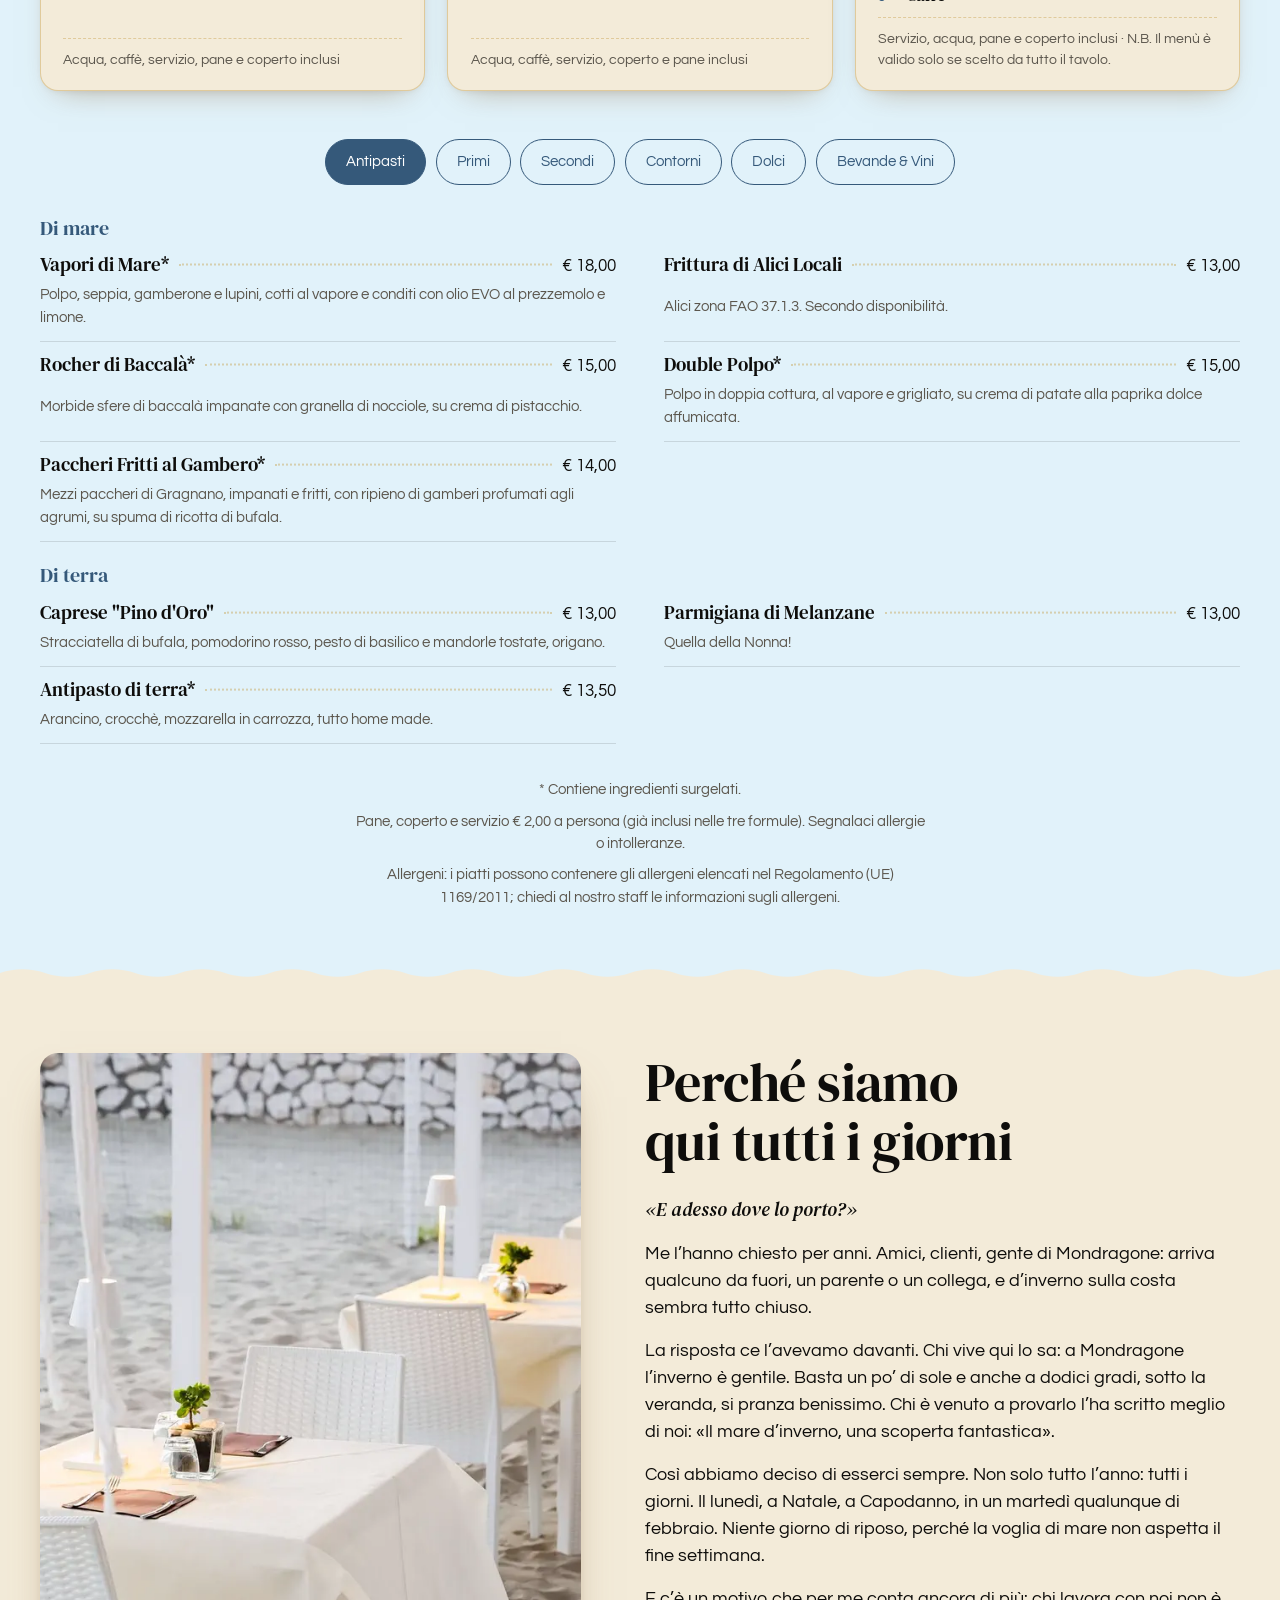
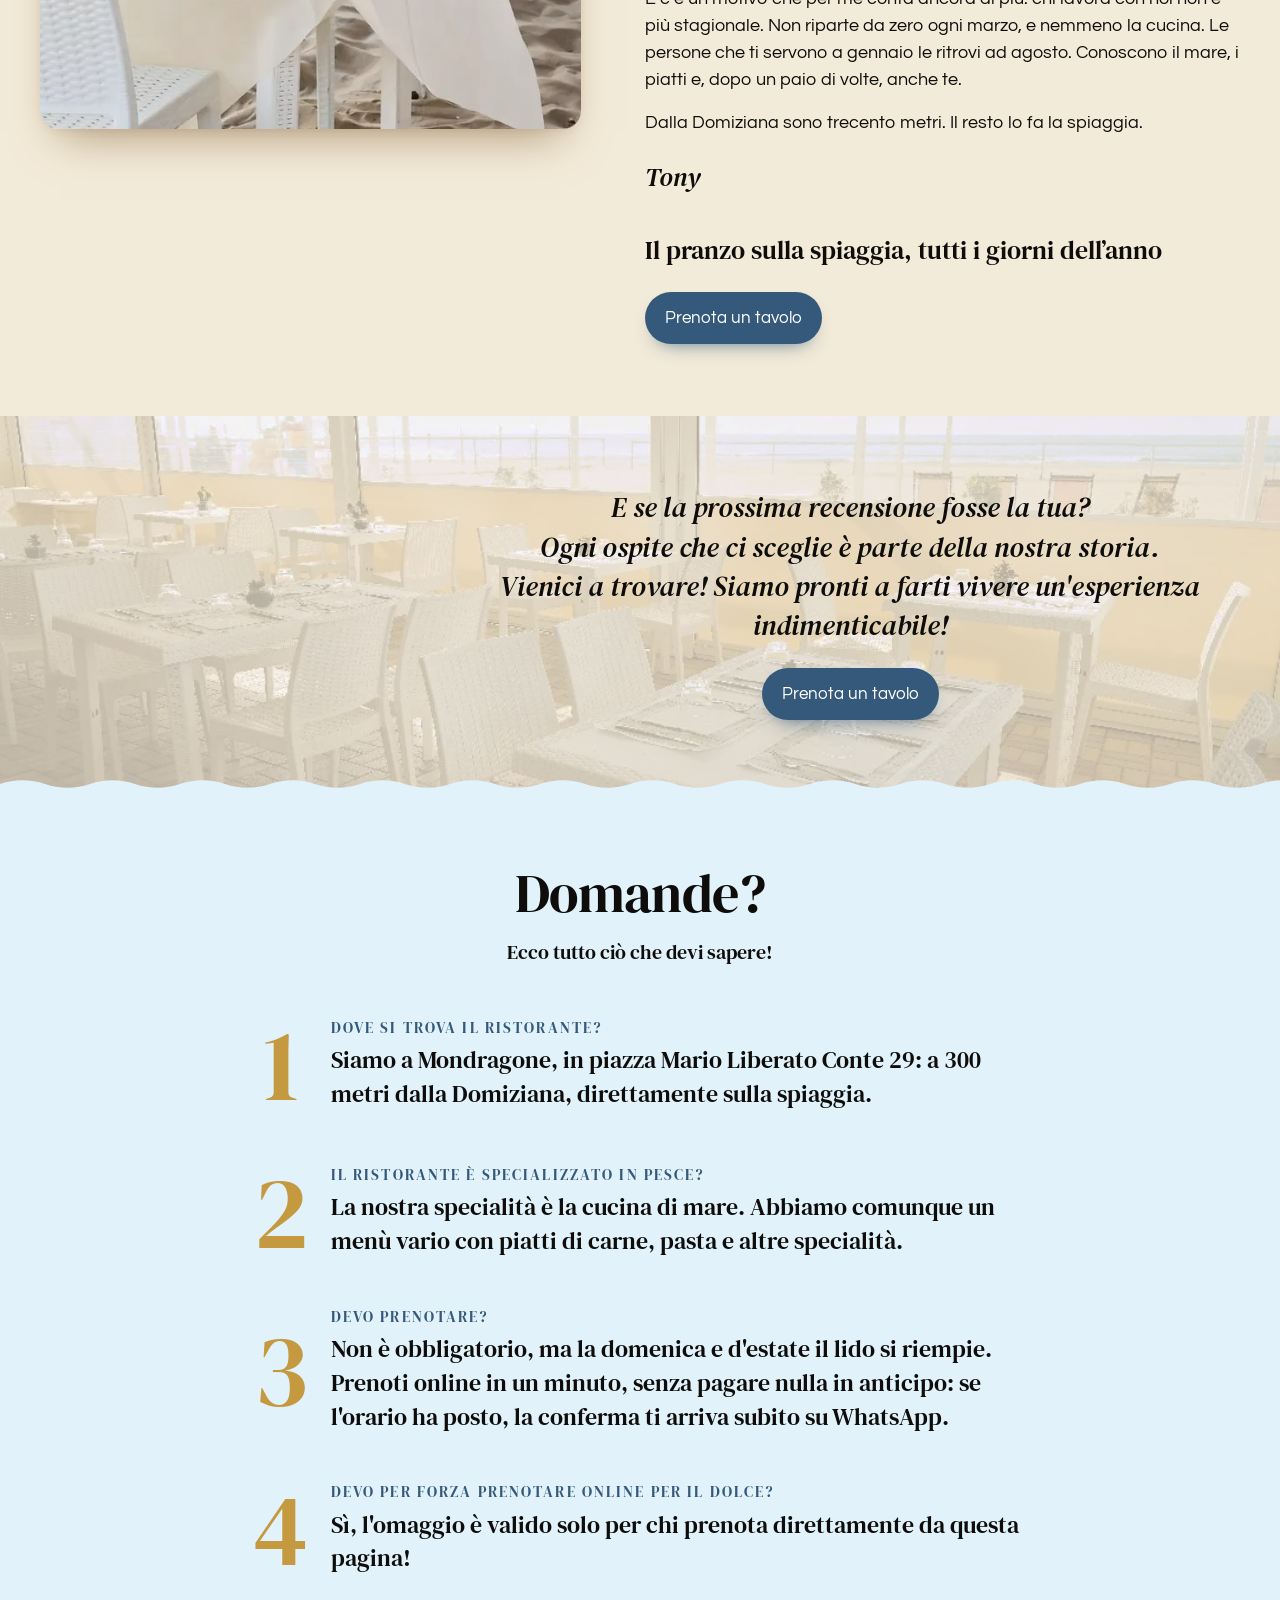
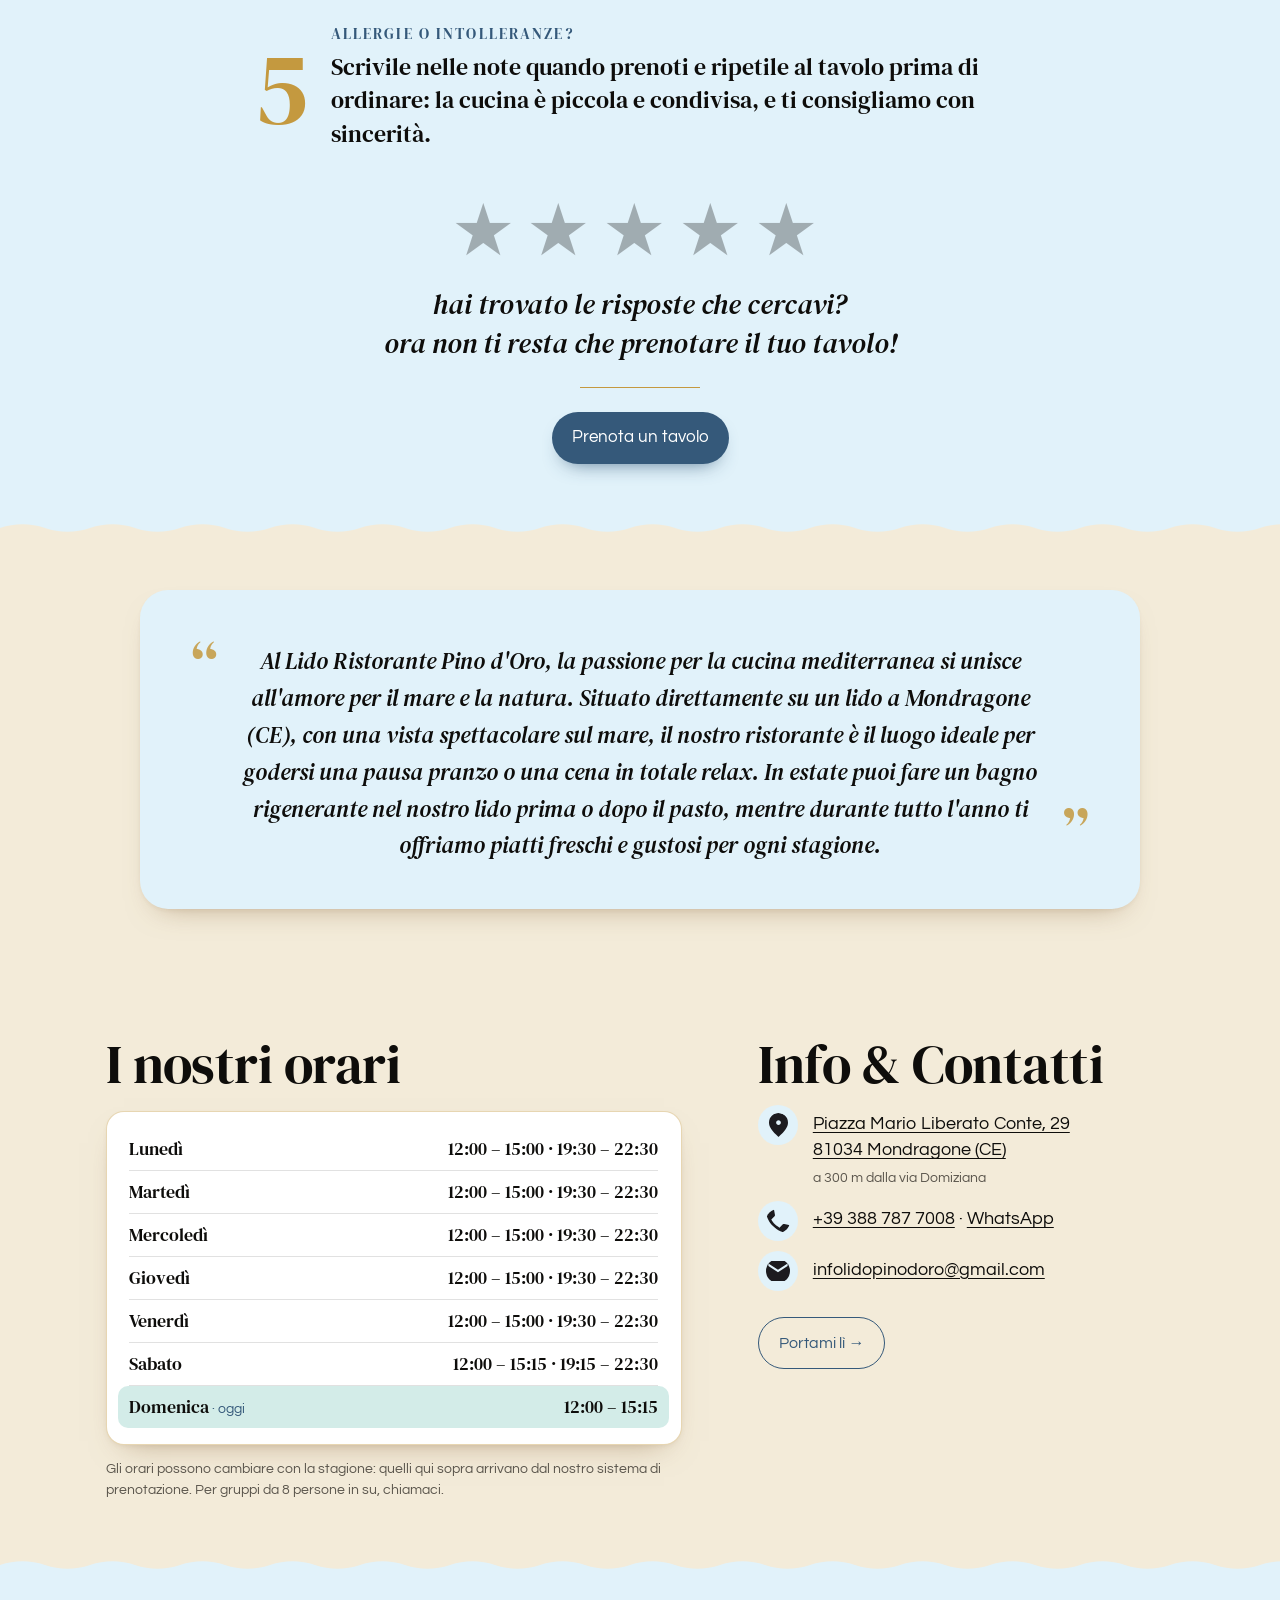
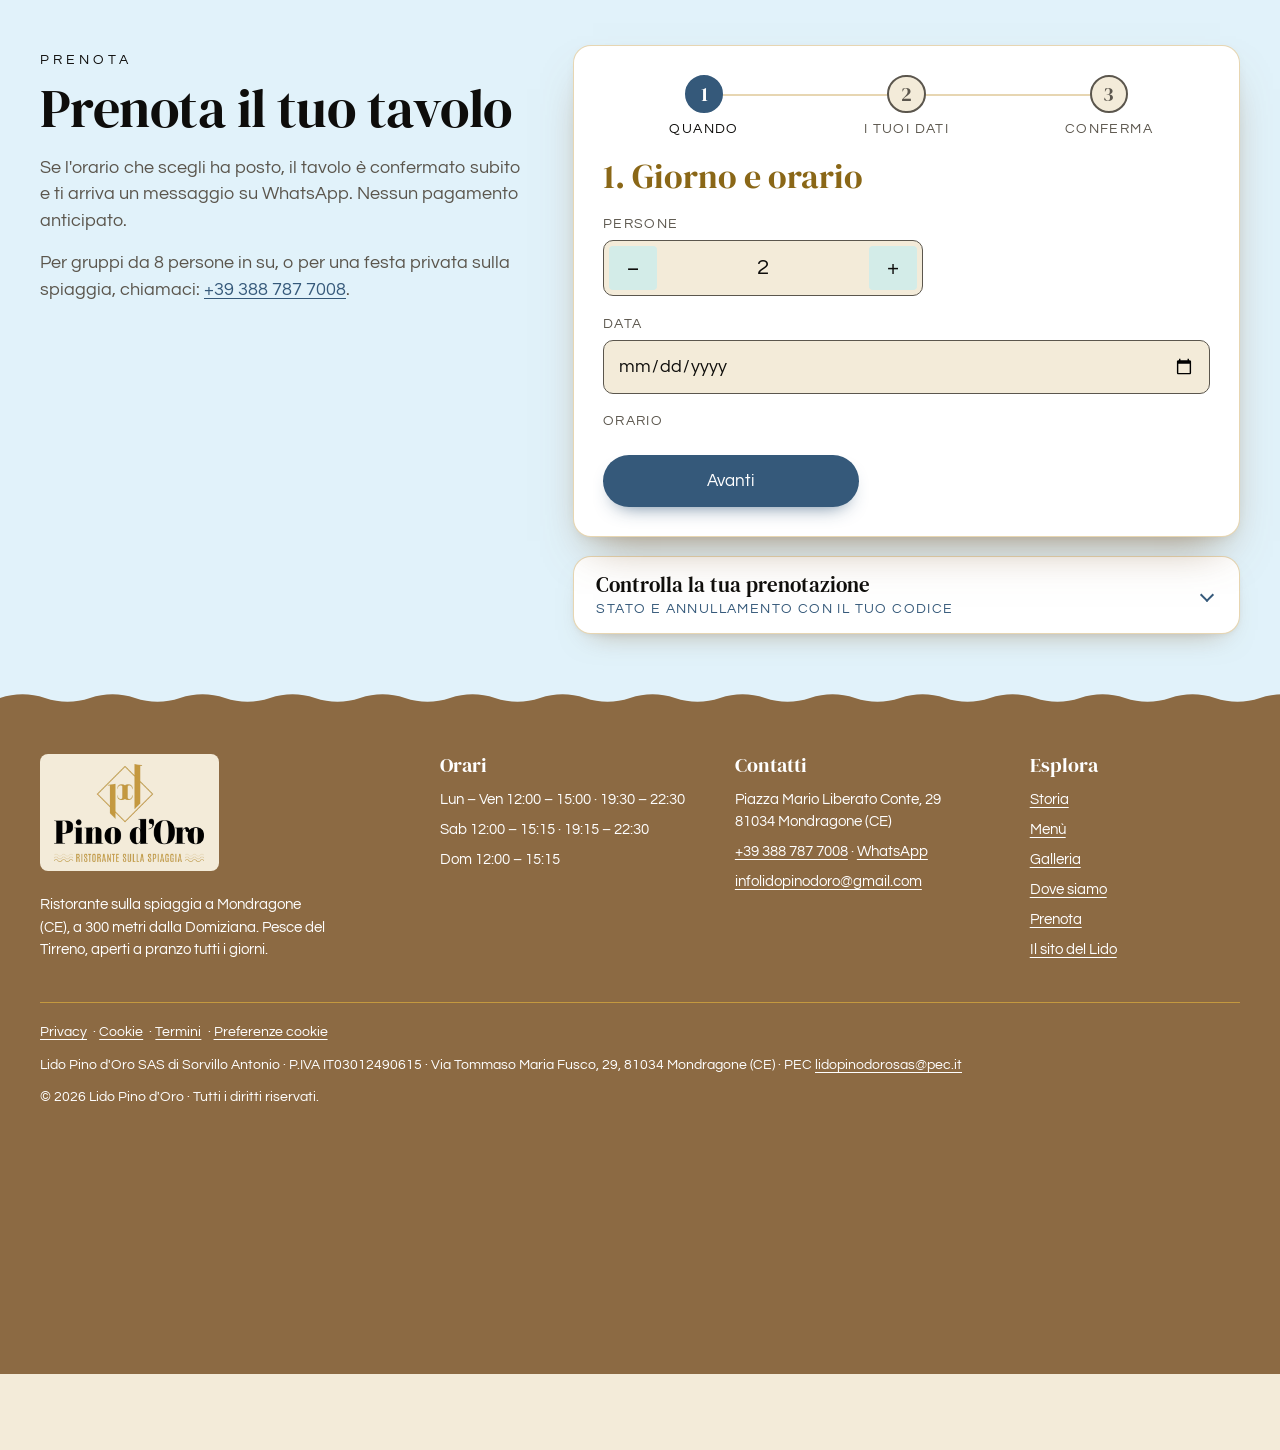
==== commit 74c4d8a0: "Storia: tolta la frase finale "Se prenoti da noi, l unica cosa che rischi è di doverci tornare." La " ====
--- a/index.html
+++ b/index.html
@@ -324,8 +324,7 @@
     .storia-testo p { max-width: 70ch; }
     .storia-testo .battuta { font-family: var(--font-serif); font-style: italic; font-size: 1.2rem; }
     .storia-firma { font-family: var(--font-serif); font-style: italic; font-size: clamp(1.3rem, 2.2vw, 1.6rem); margin: 1.4rem 0 0; }
-    .storia-motto { font-family: var(--font-serif); font-size: clamp(1.2rem, 2vw, 1.6rem); margin: 2.2rem 0 0; }
-    .storia-chiusa { font-family: var(--font-serif); font-size: clamp(1.3rem, 2.2vw, 1.75rem); line-height: 1.3; margin: 1.6rem 0 1.4rem; }
+    .storia-motto { font-family: var(--font-serif); font-size: clamp(1.2rem, 2vw, 1.6rem); margin: 2.2rem 0 1.4rem; }
     .storia-cta { display: flex; }
 
     /* ---------- Recensione + invito ---------- */
@@ -1019,7 +1018,6 @@
             <p class="storia-firma">Tony</p>
           </div>
           <p class="storia-motto">Il pranzo sulla spiaggia, tutti i giorni dell’anno</p>
-          <p class="storia-chiusa">Se prenoti da noi, l’unica cosa che rischi è di doverci tornare.</p>
           <div class="storia-cta"><a href="#reserve" class="pdo-btn">Prenota un tavolo</a></div>
         </div>
       </div>
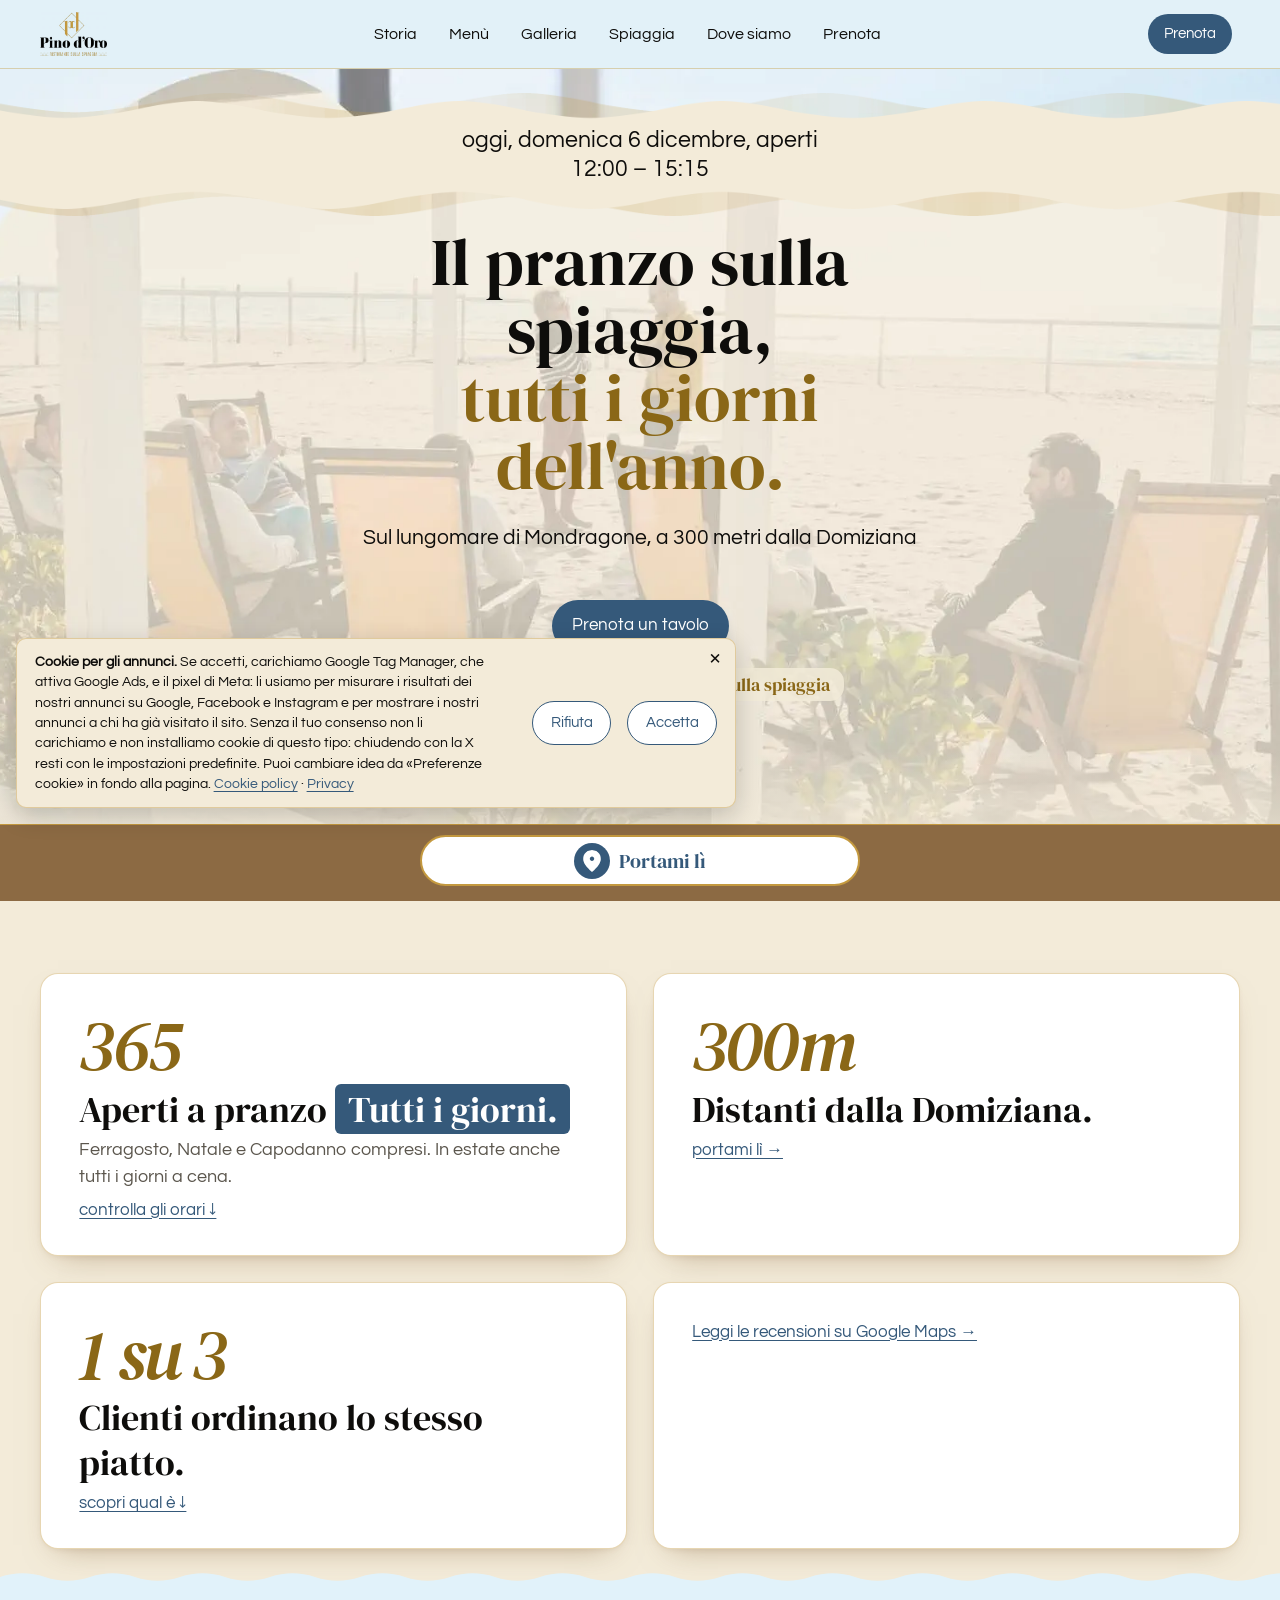
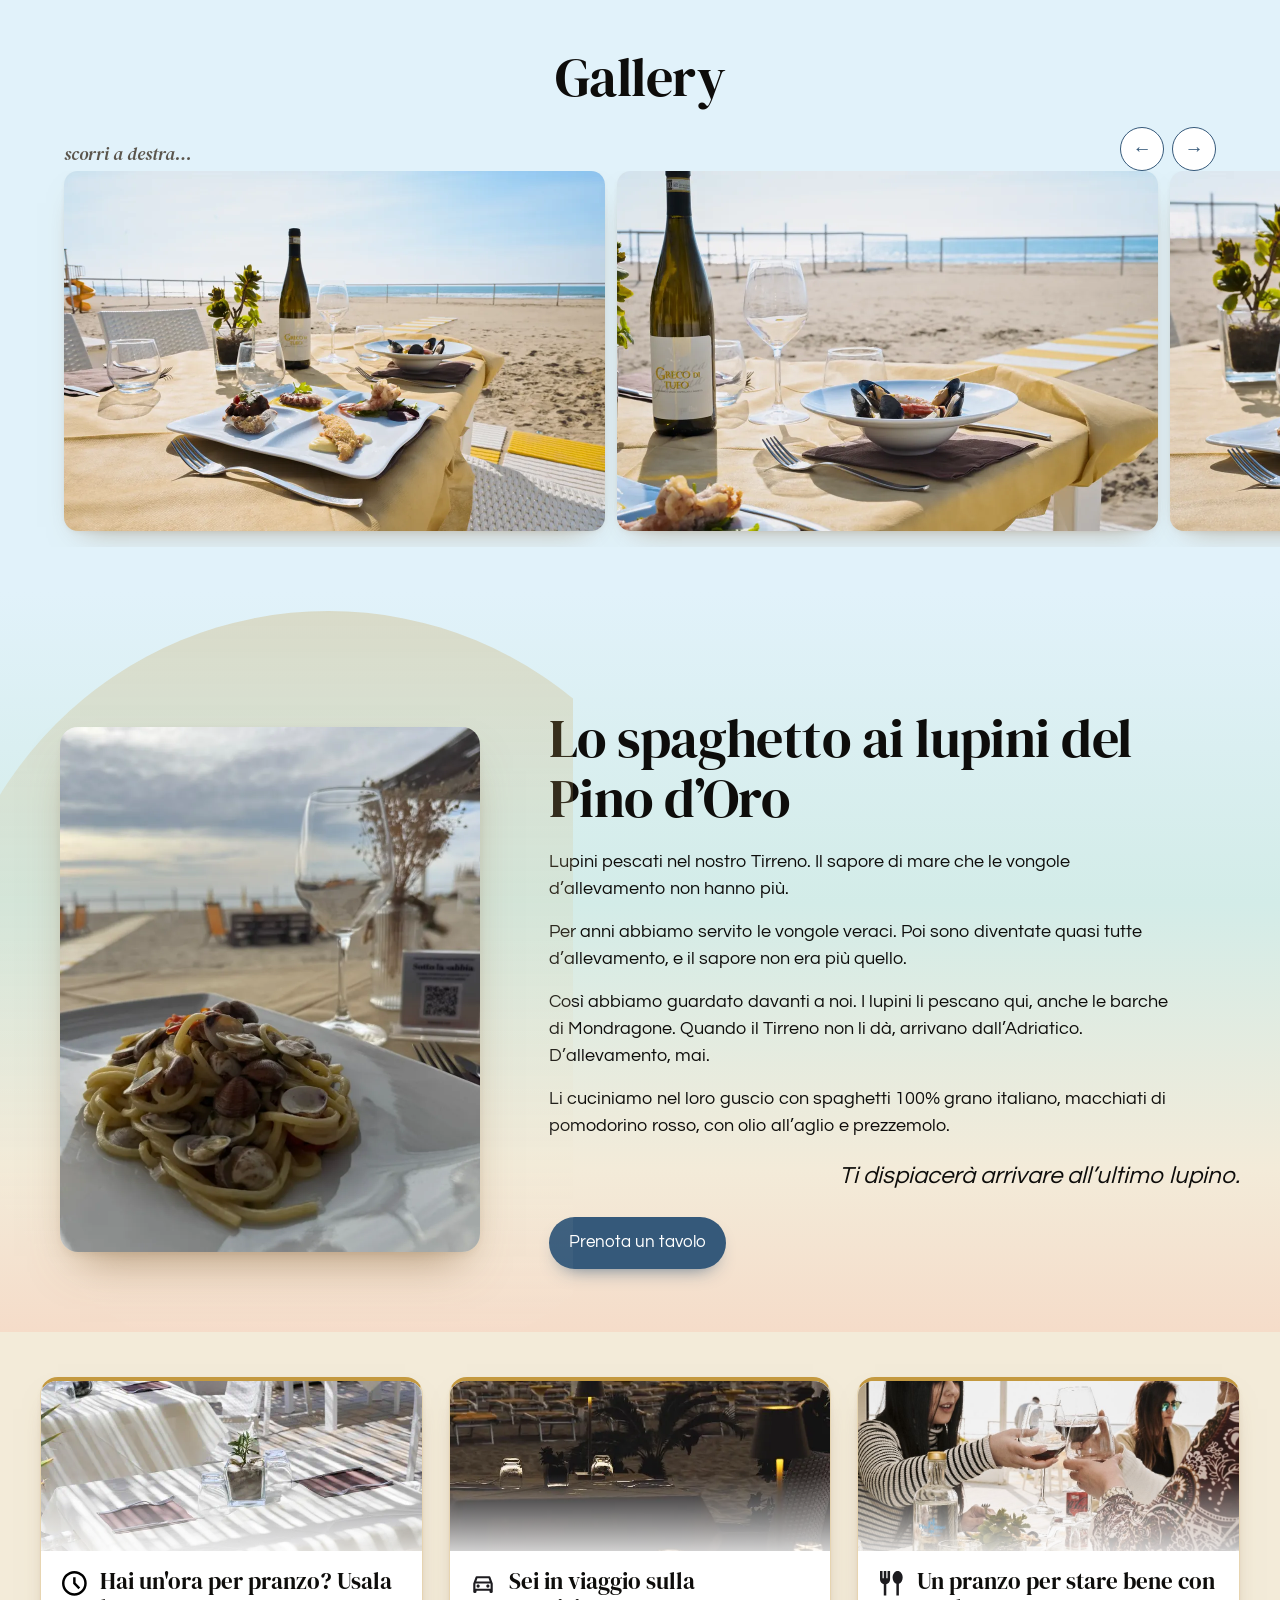
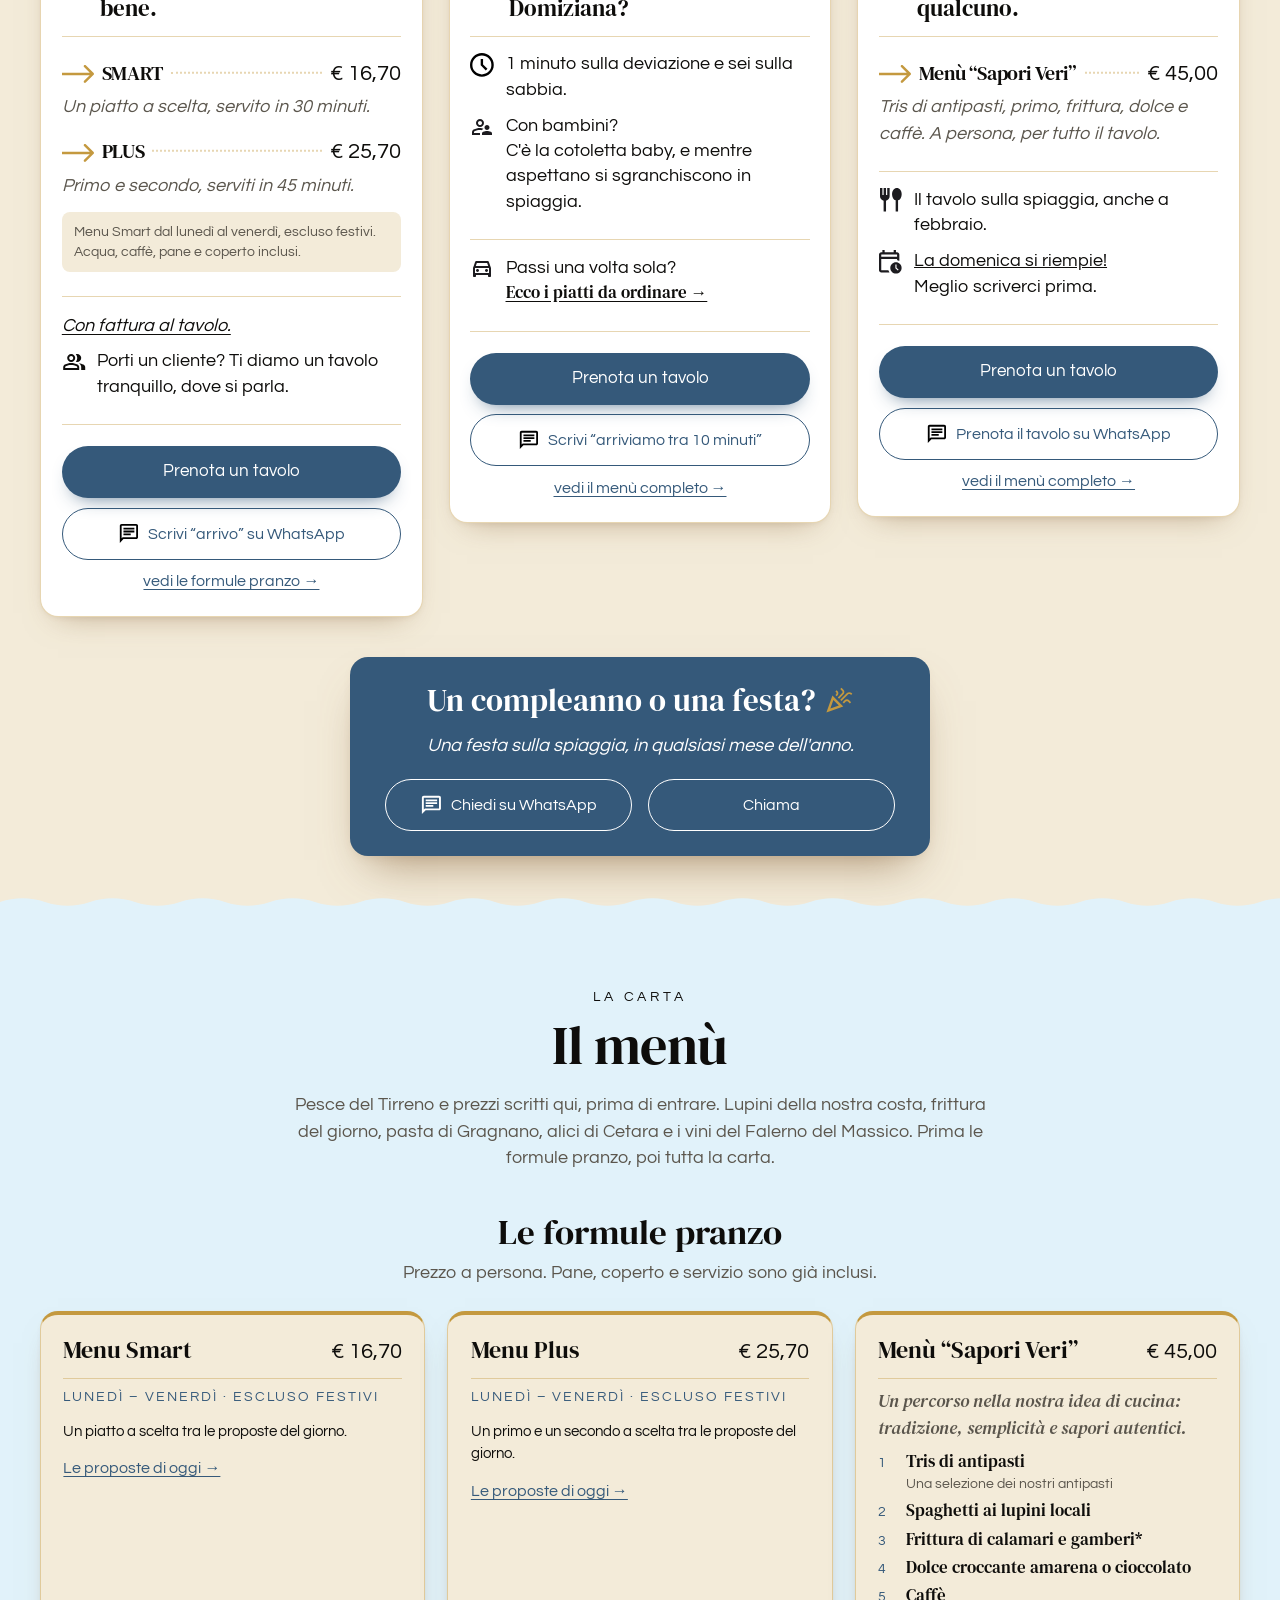
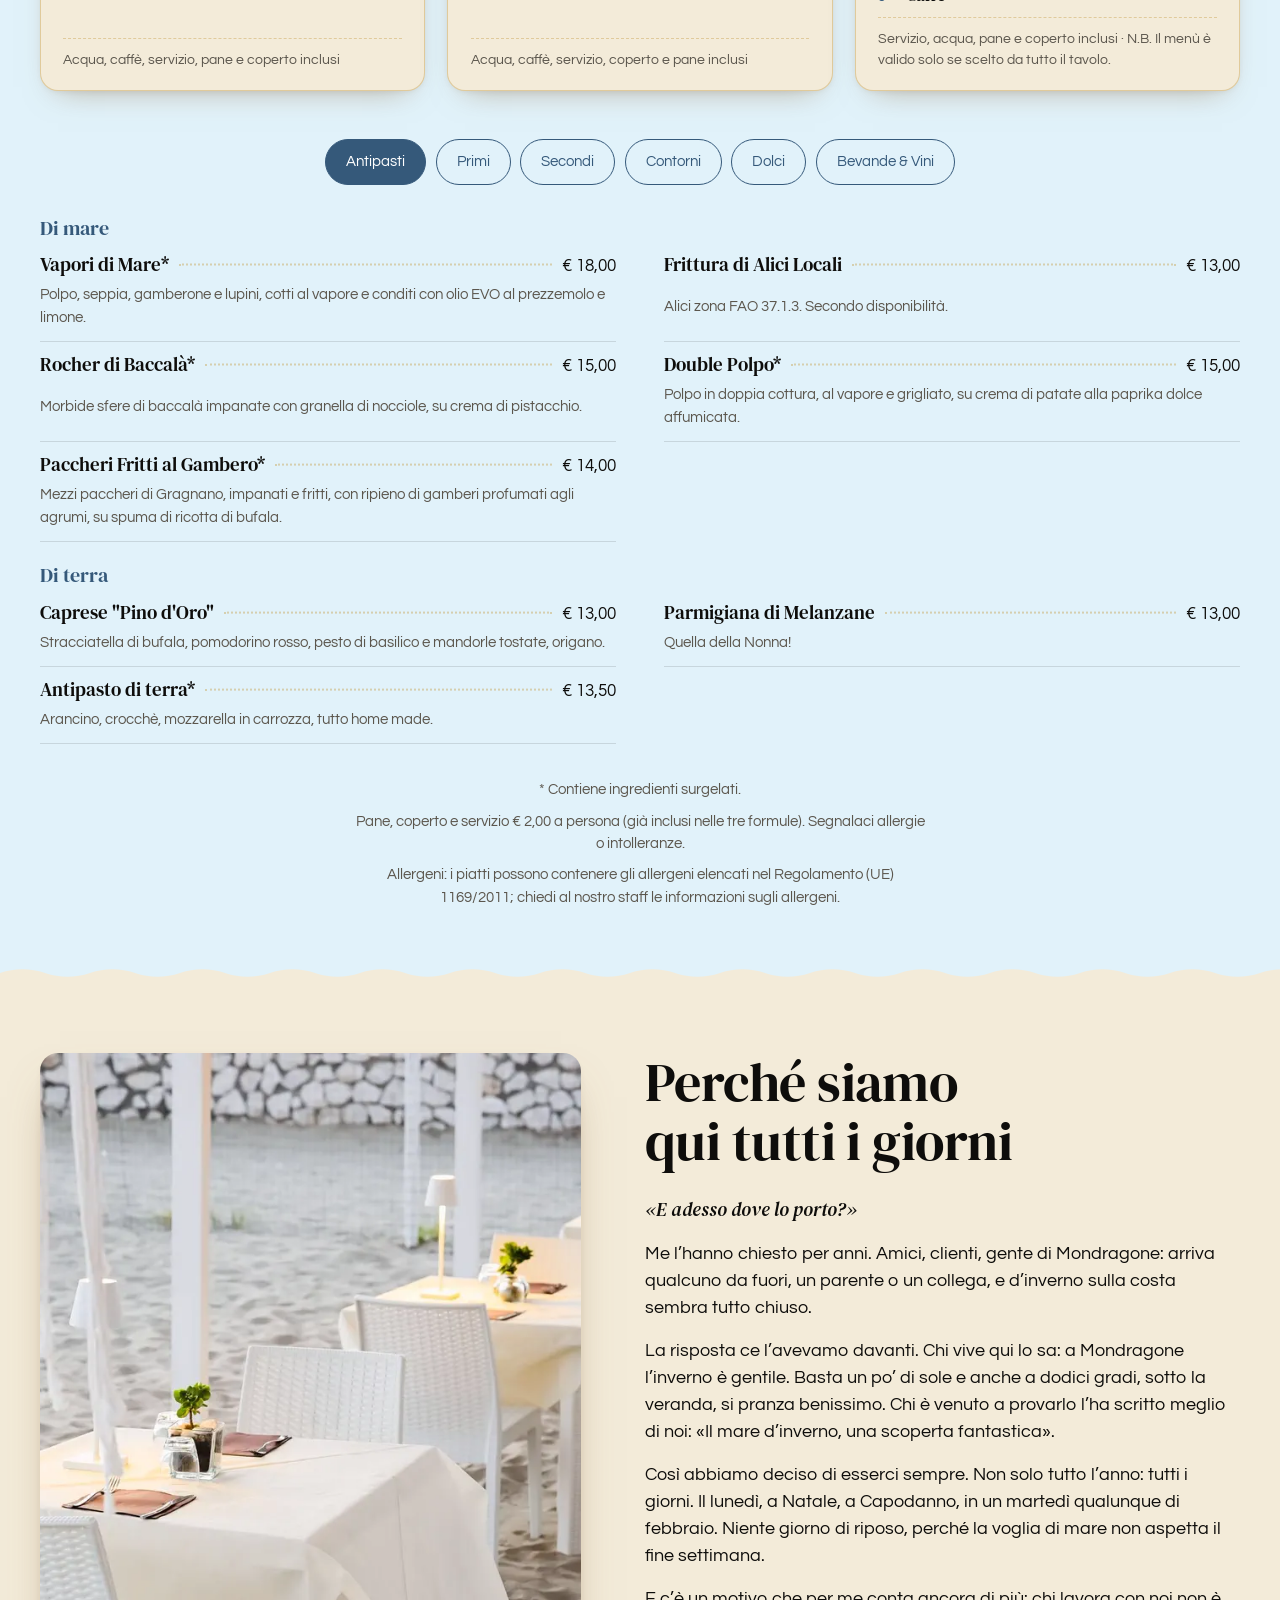
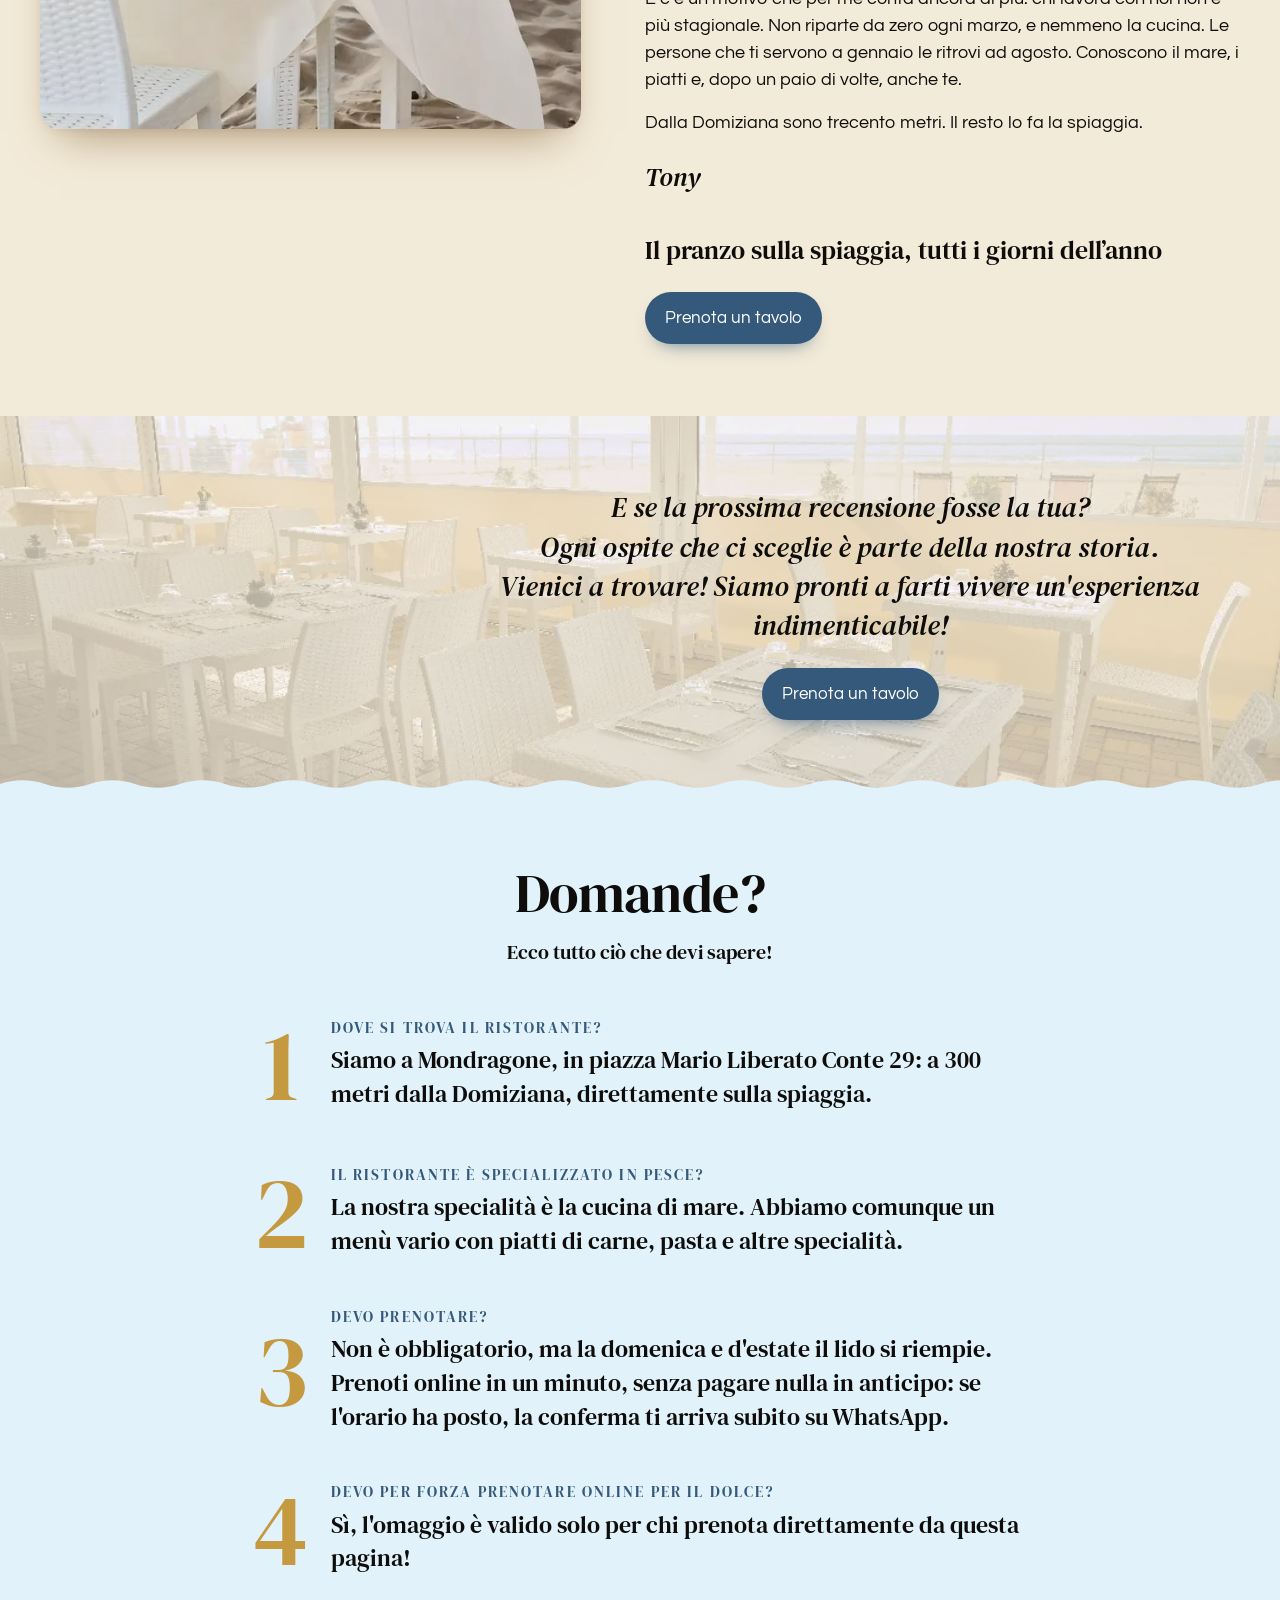
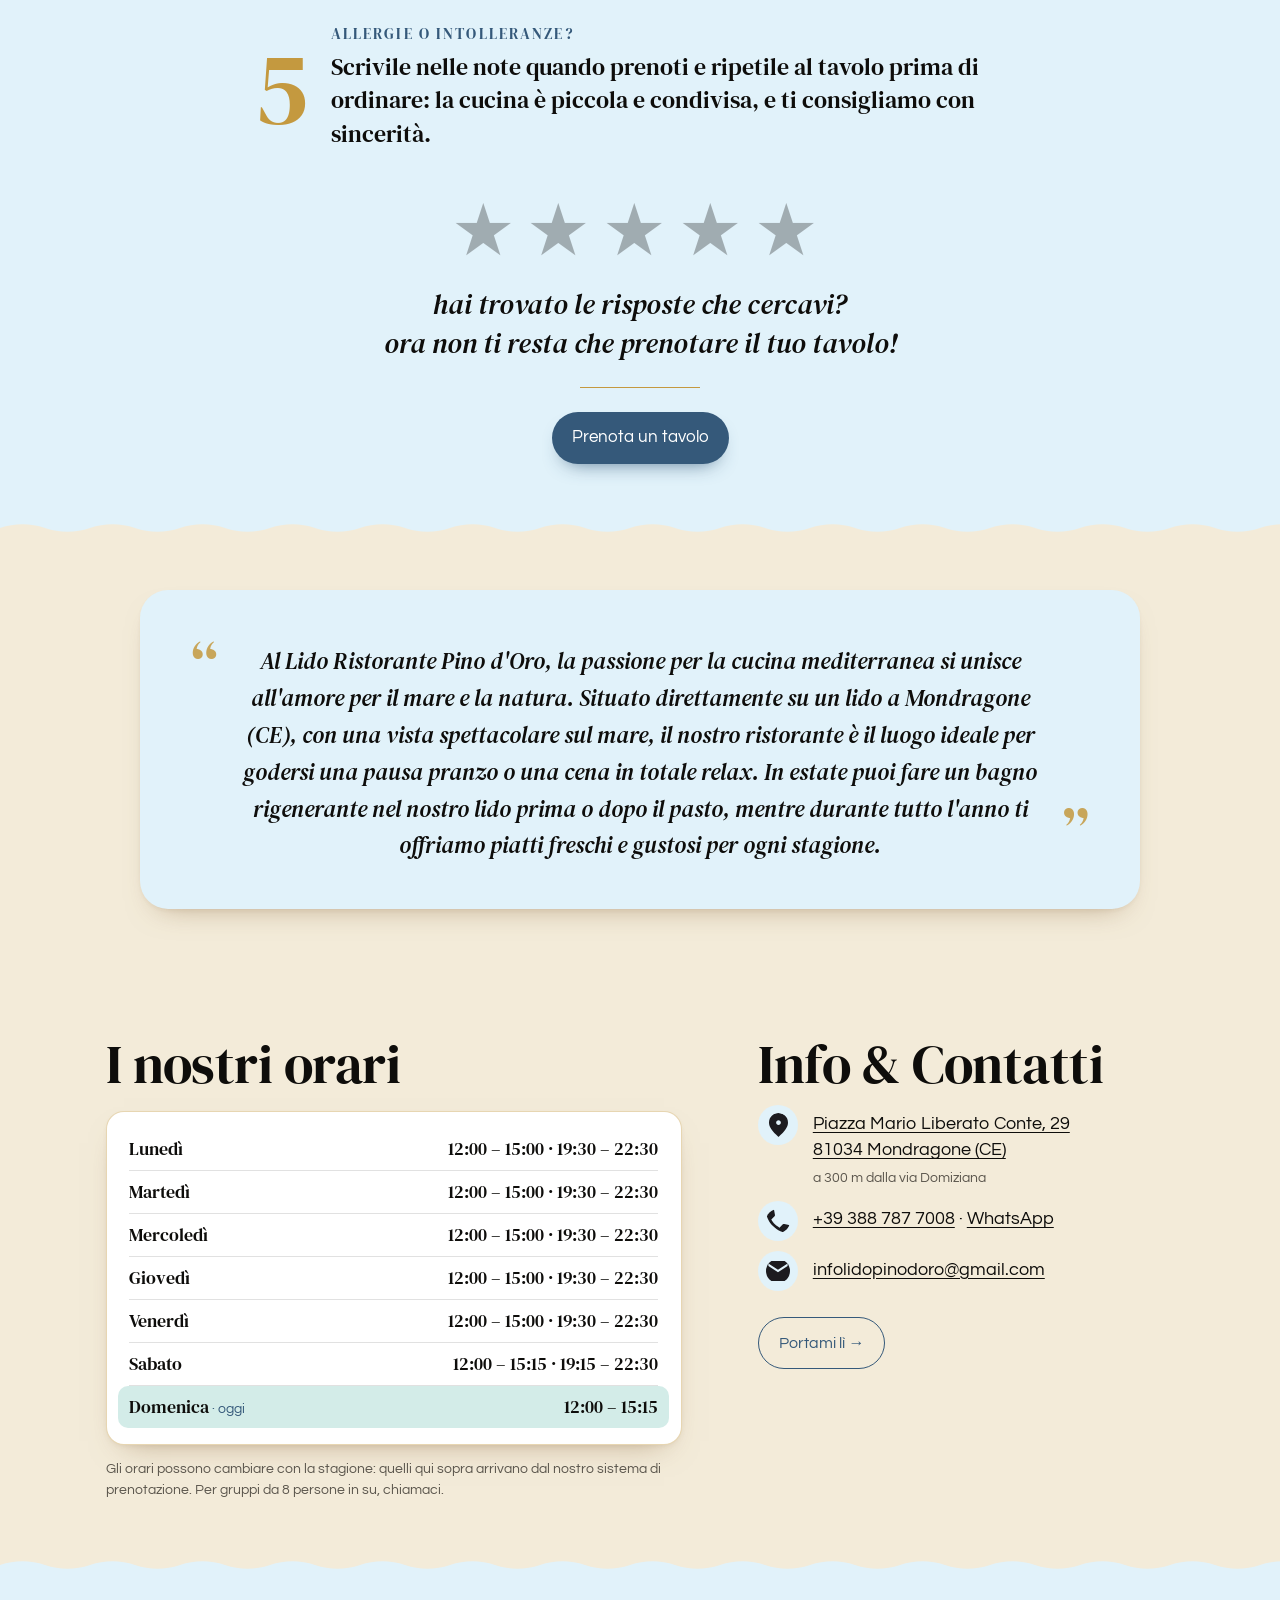
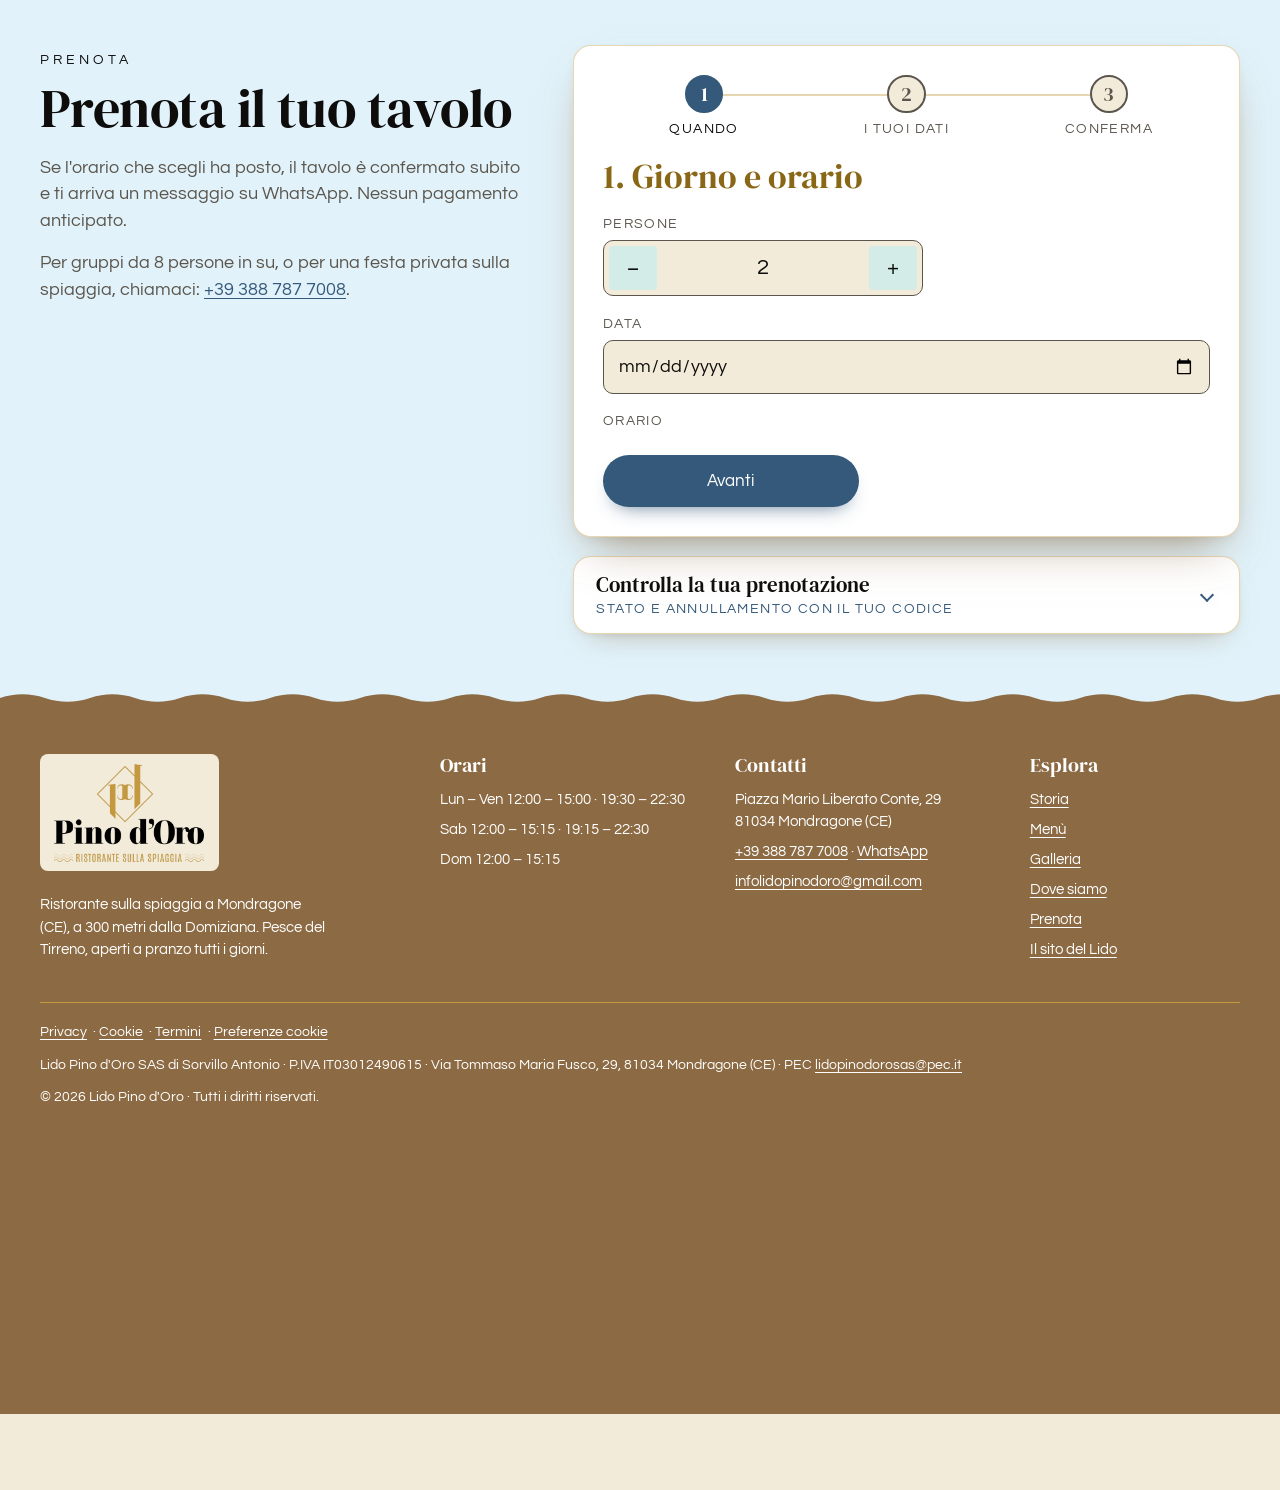
==== commit 1d065b58: "Pixel di Meta dopo il consenso, evento Contact, banner e informative - consenso.js: come sul sito pr" ====
--- a/index.html
+++ b/index.html
@@ -4,7 +4,7 @@
   <meta charset="utf-8">
   <!-- Google Tag Manager: il contenitore si carica solo dopo "Accetta" nel banner dei cookie (cookie.html).
        Prima della scelta la modalita' consenso di Google parte con tutto negato. Stesso codice del sito principale. -->
-  <script src="assets/consenso.js?v=25dc35beef"></script>
+  <script src="assets/consenso.js?v=b25e2c443f"></script>
   <meta name="viewport" content="width=device-width, initial-scale=1">
   <title>Ristorante Pino d'Oro — Il pranzo sulla spiaggia, tutti i giorni dell'anno</title>
   <meta name="description" content="Pranzo sulla spiaggia a 1 minuto dalla Domiziana. Pesce del nostro Tirreno, prezzi chiari, servizio in 30 minuti se hai fretta. Aperti a pranzo tutti i giorni dell'anno.">
@@ -1267,13 +1267,13 @@
   <!-- Banner dei cookie: nascosto nel markup; lo script lo mostra finché in localStorage "cookie-consenso" non c'è una scelta valida. -->
   <div class="storage-notice" id="storageNotice" role="region" aria-label="Uso dei cookie" hidden>
     <button type="button" class="storage-notice-chiudi" data-consenso="rifiutati" aria-label="Chiudi e mantieni le impostazioni predefinite: nessun cookie di marketing">&times;</button>
-    <p><strong>Cookie per gli annunci.</strong> Se accetti, carichiamo Google Tag Manager, che attiva Google Ads per misurare i risultati dei nostri annunci. Senza il tuo consenso non li carichiamo e non installiamo cookie di questo tipo: chiudendo con la X resti con le impostazioni predefinite. Puoi cambiare idea da «Preferenze cookie» in fondo alla pagina. <a href="cookie.html">Cookie policy</a> · <a href="privacy.html">Privacy</a></p>
+    <p><strong>Cookie per gli annunci.</strong> Se accetti, carichiamo Google Tag Manager, che attiva Google Ads, e il pixel di Meta: li usiamo per misurare i risultati dei nostri annunci su Google, Facebook e Instagram e per mostrare i nostri annunci a chi ha già visitato il sito. Senza il tuo consenso non li carichiamo e non installiamo cookie di questo tipo: chiudendo con la X resti con le impostazioni predefinite. Puoi cambiare idea da «Preferenze cookie» in fondo alla pagina. <a href="cookie.html">Cookie policy</a> · <a href="privacy.html">Privacy</a></p>
     <button type="button" class="btn btn-linea btn-piccolo" data-consenso="rifiutati">Rifiuta</button>
     <button type="button" class="btn btn-linea btn-piccolo" data-consenso="accettati">Accetta</button>
   </div>
 
   <nav class="pdo-barra" id="pdo-barra" aria-label="Portami lì"></nav>
 
-  <script src="assets/pagina.js?v=b2b725958f"></script>
+  <script src="assets/pagina.js?v=1e50ca1c8d"></script>
 </body>
 </html>
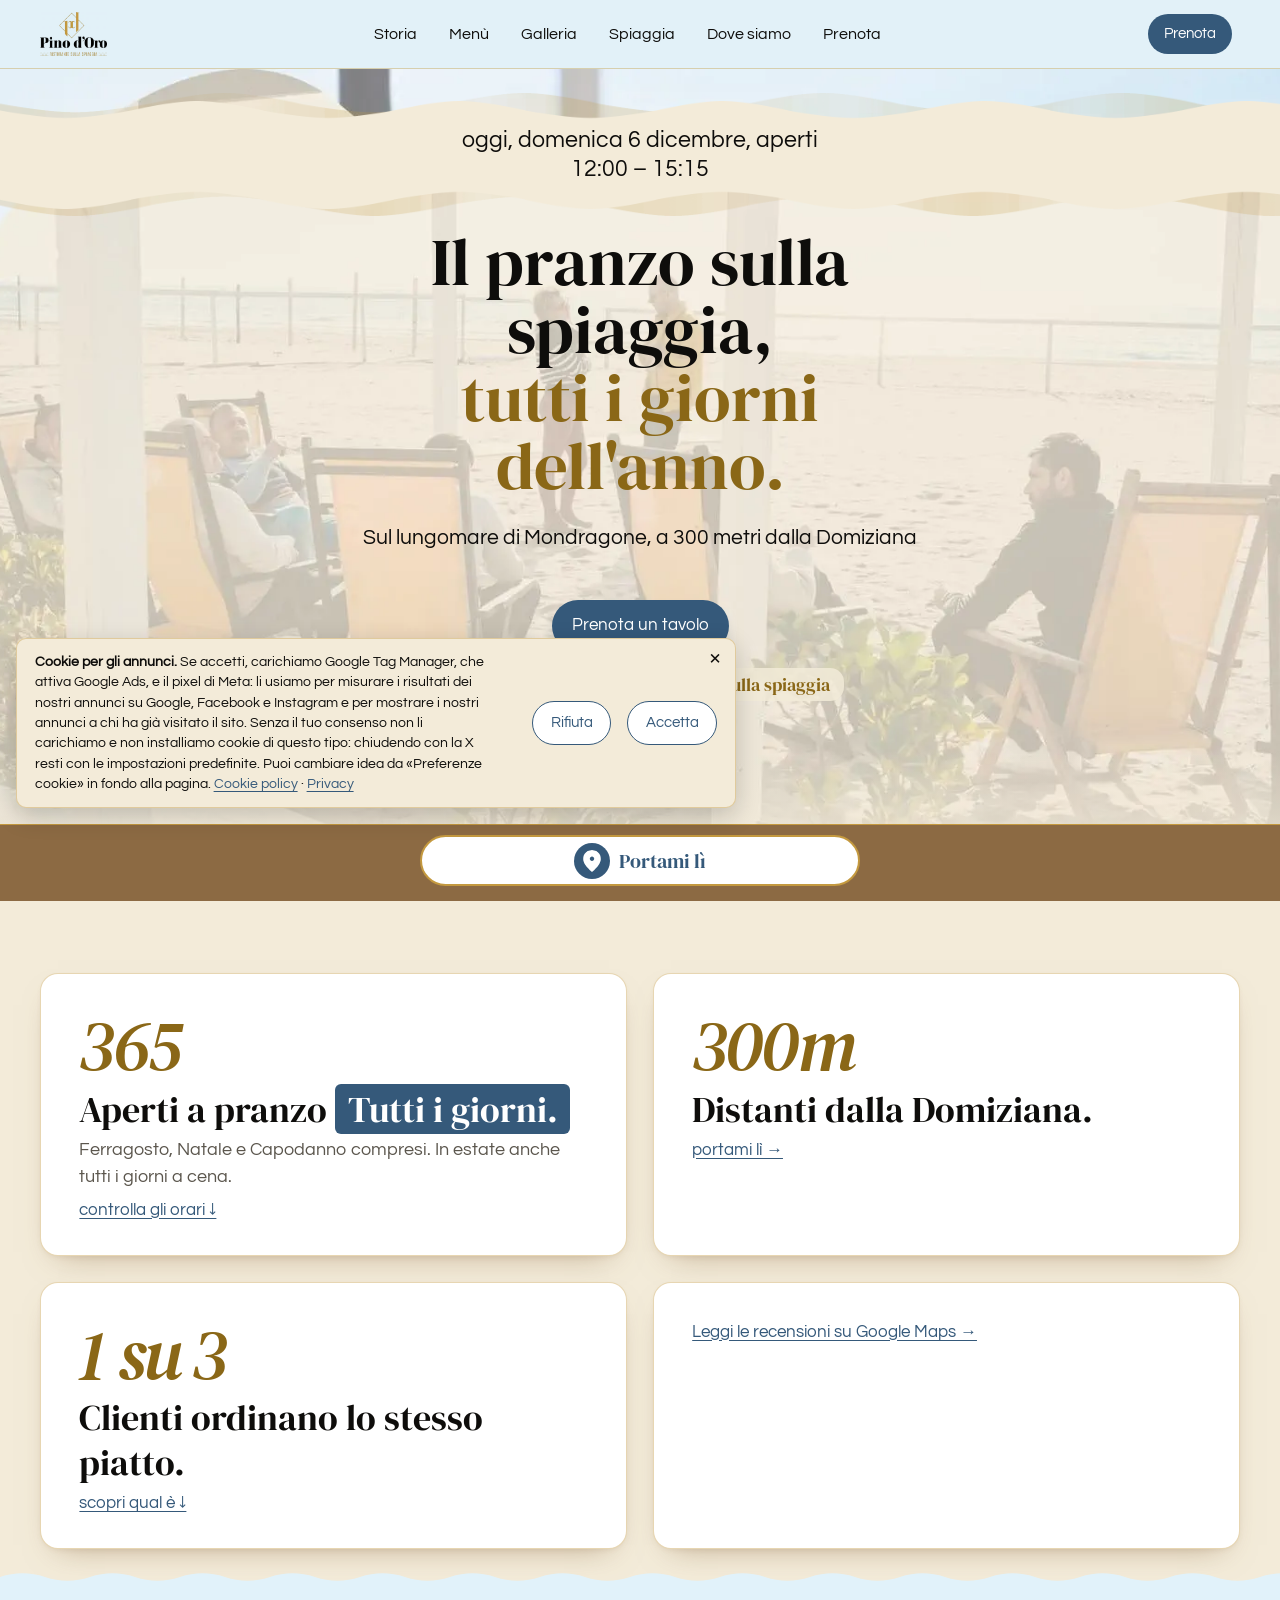
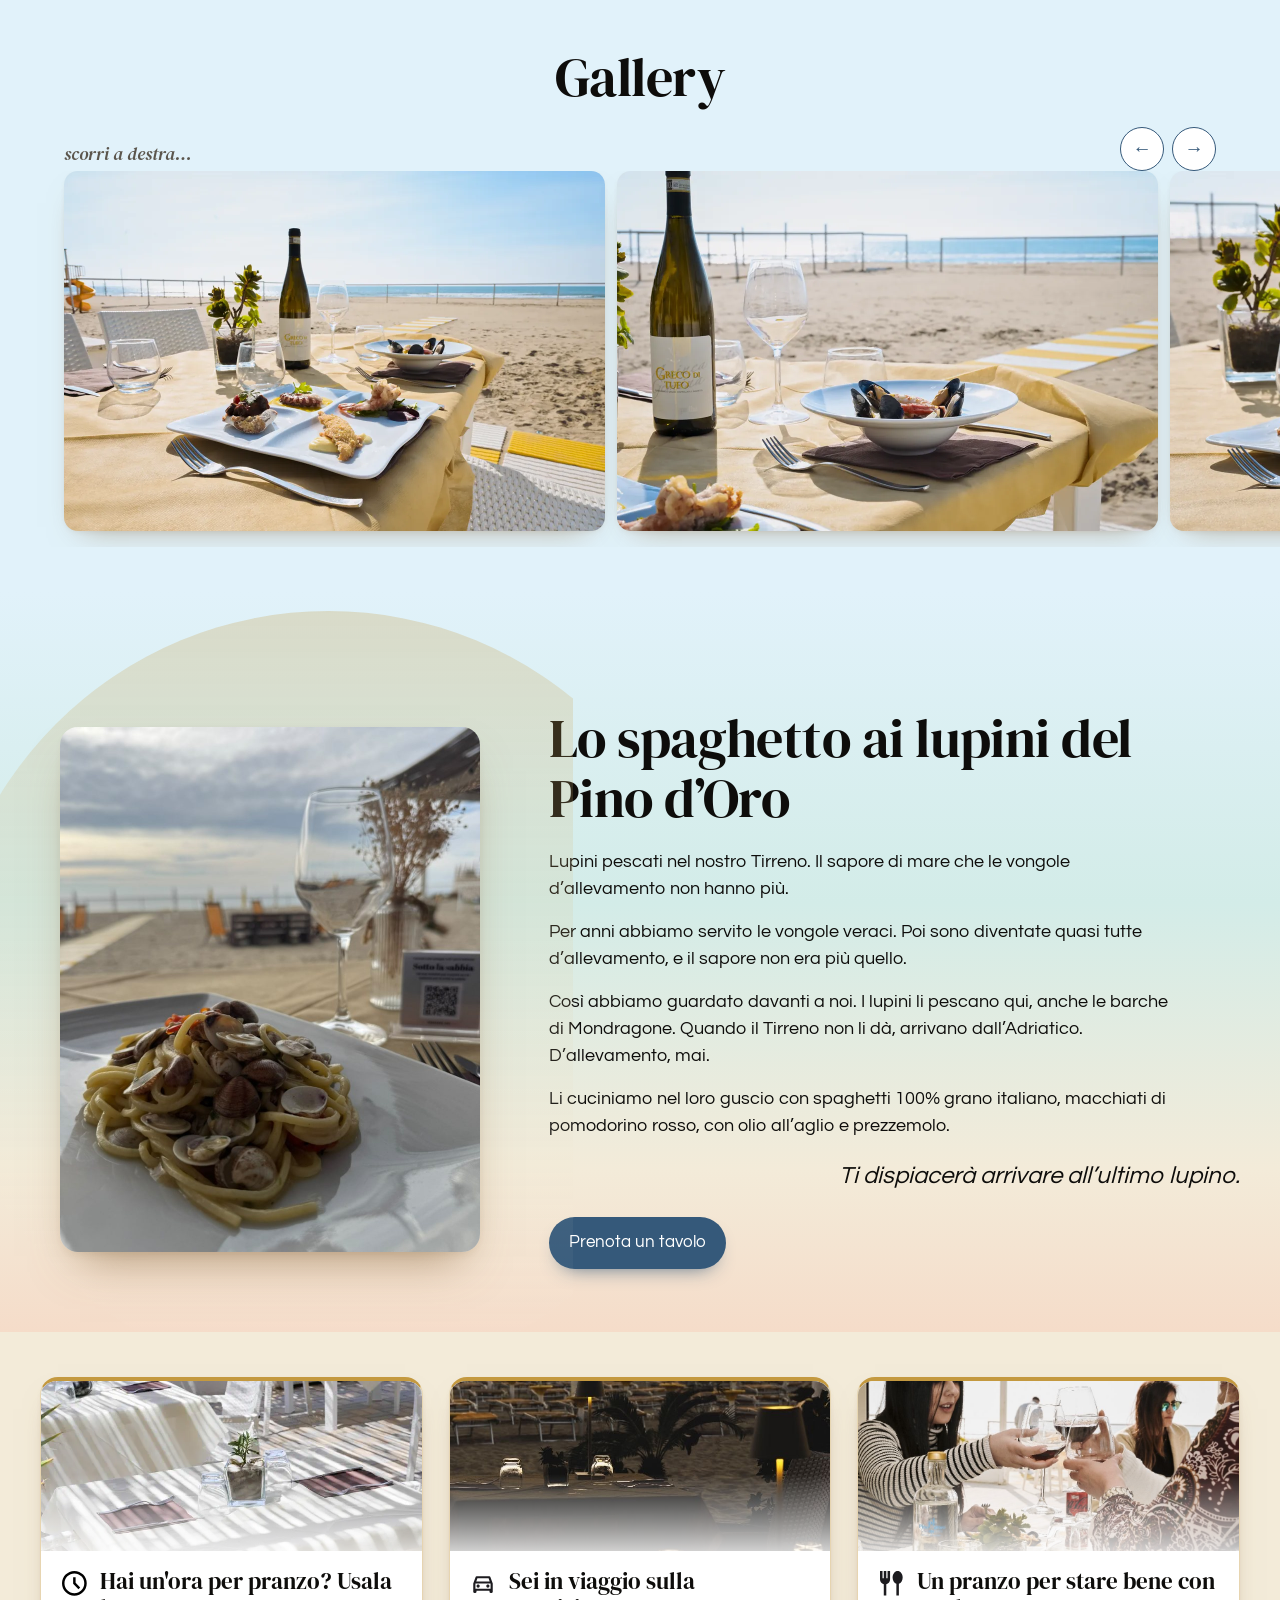
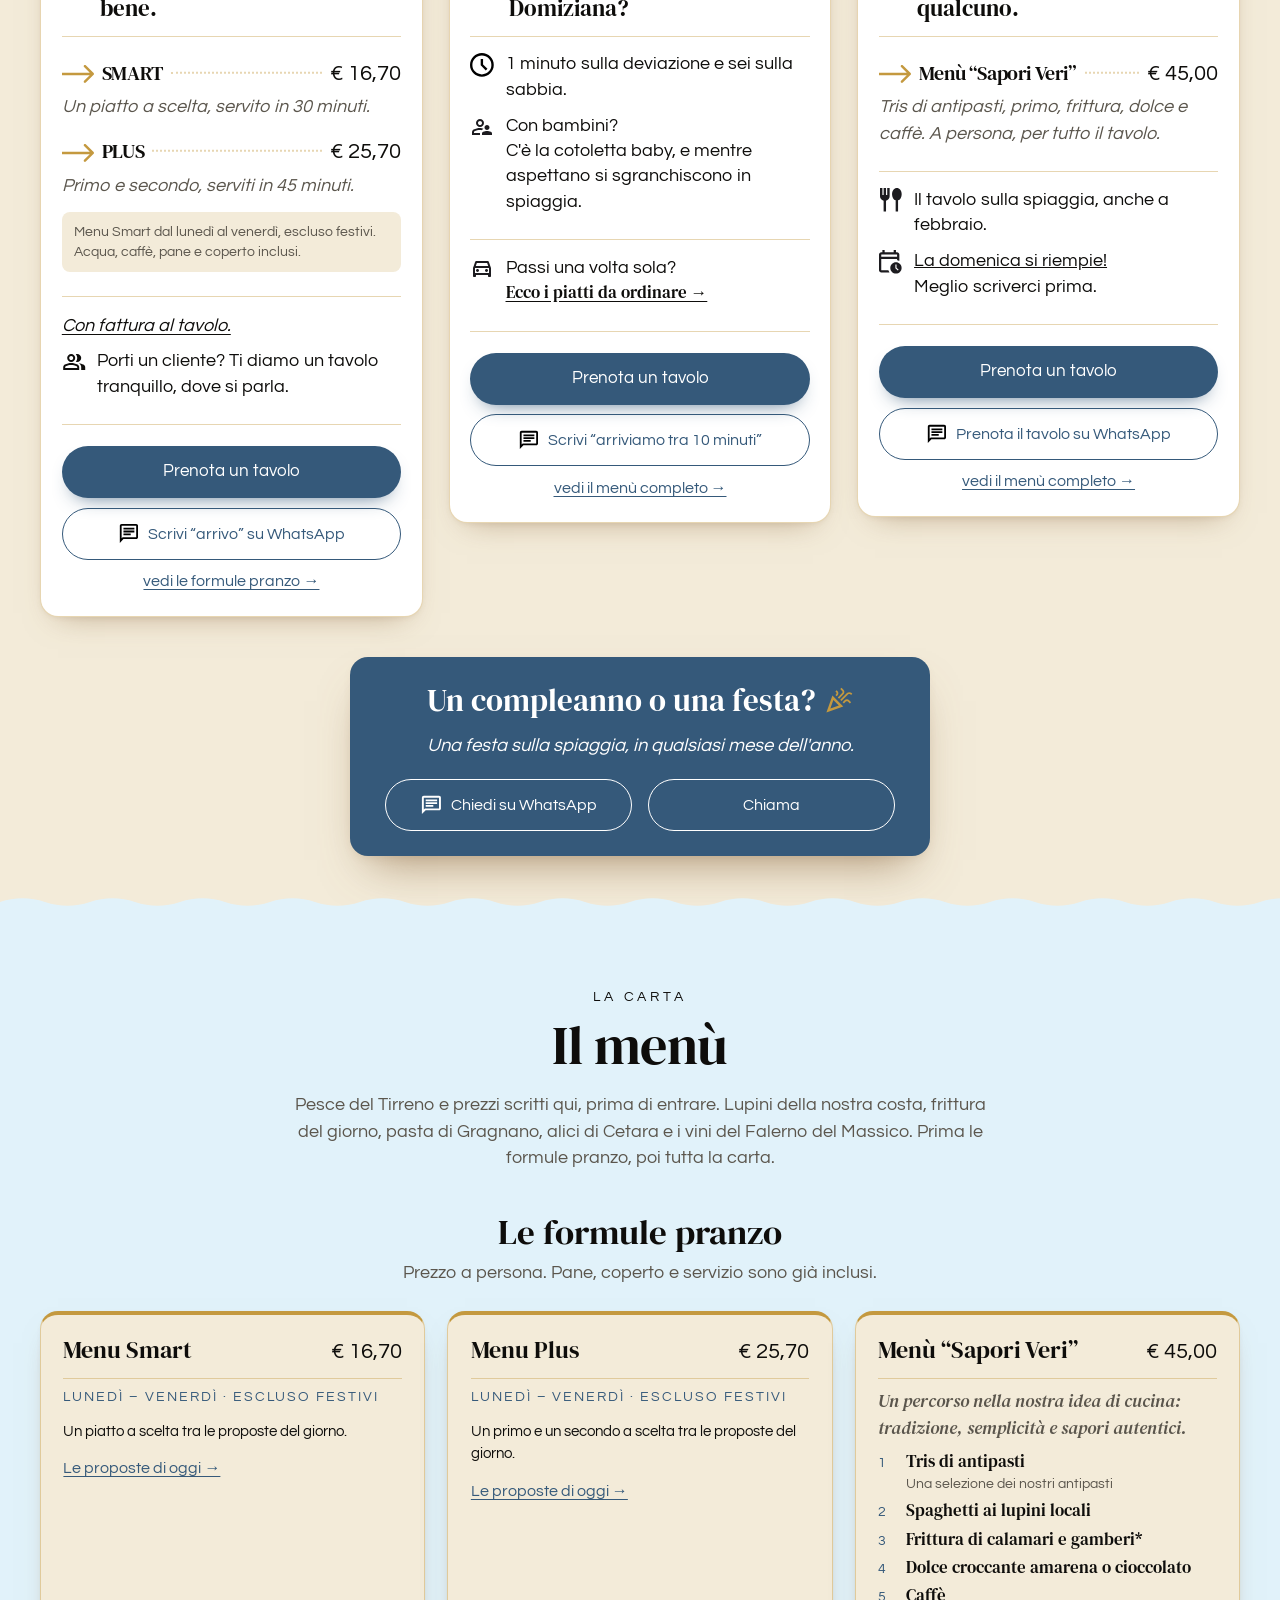
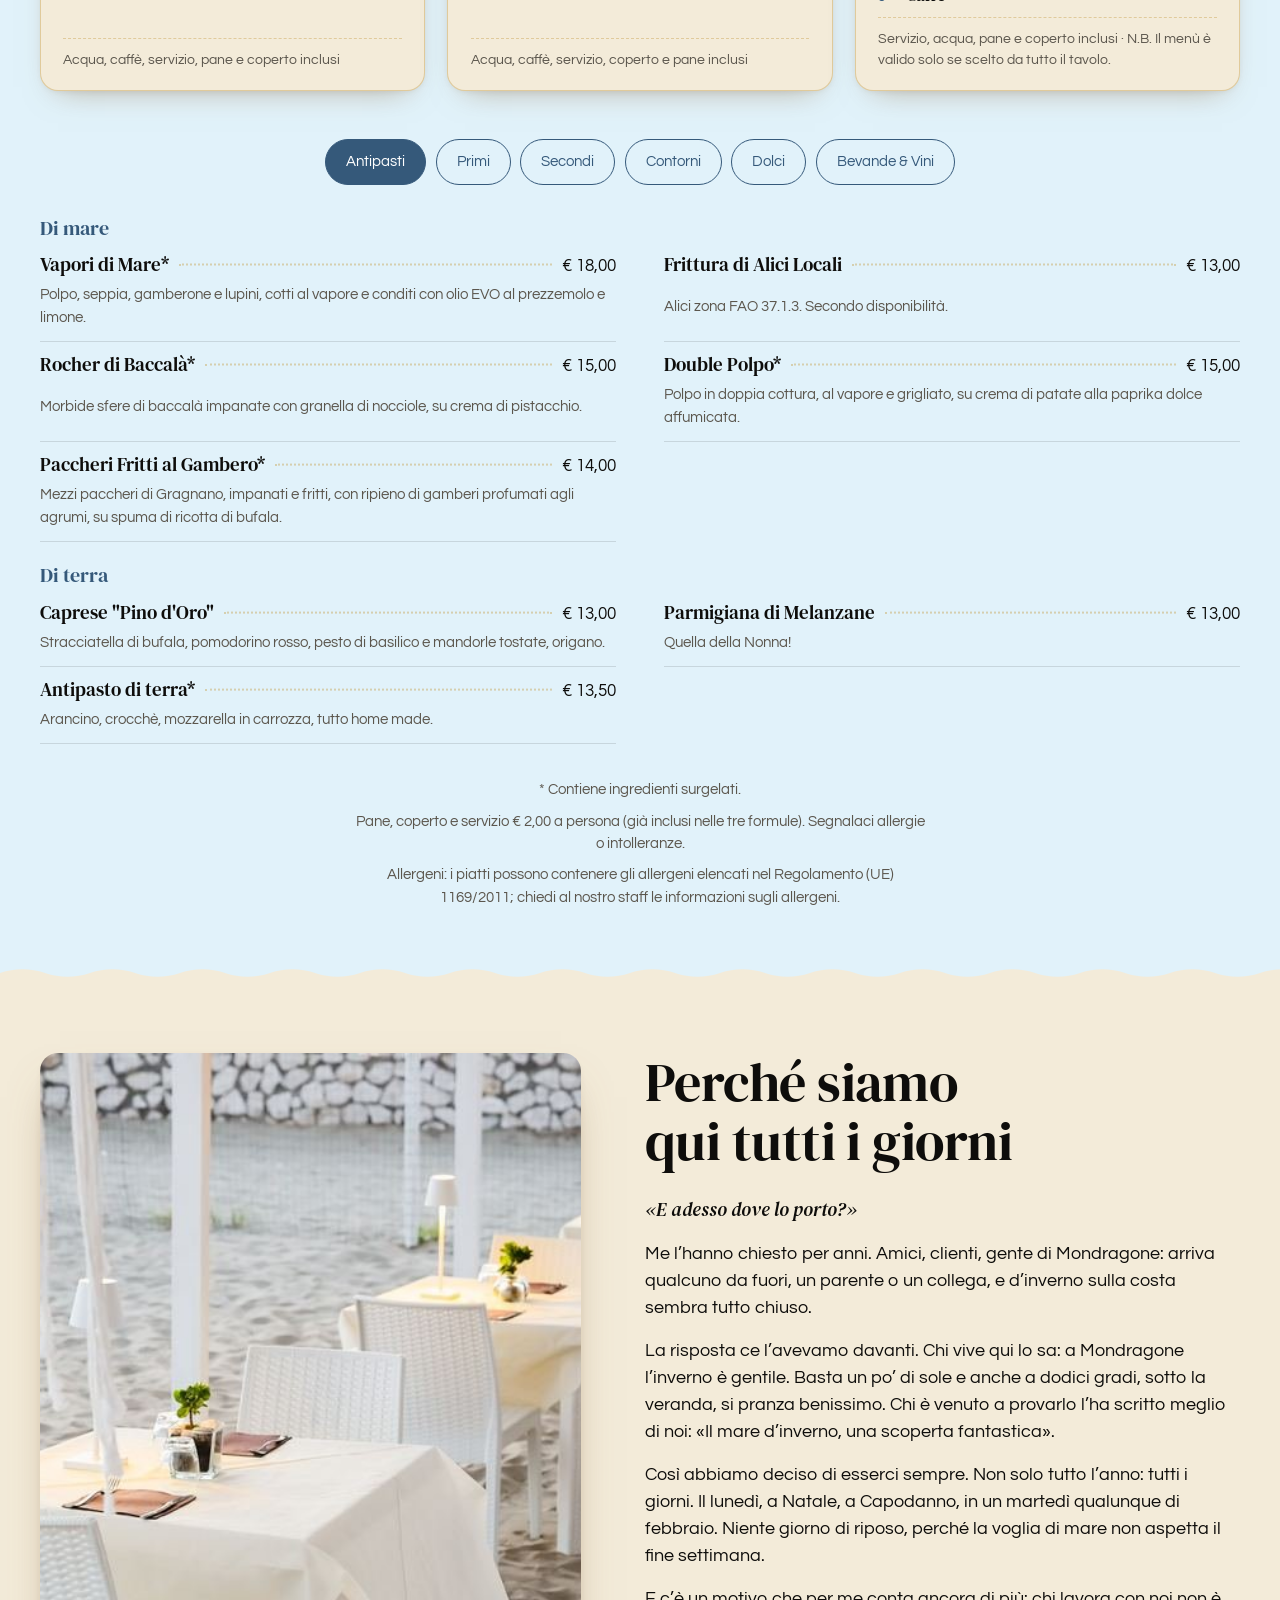
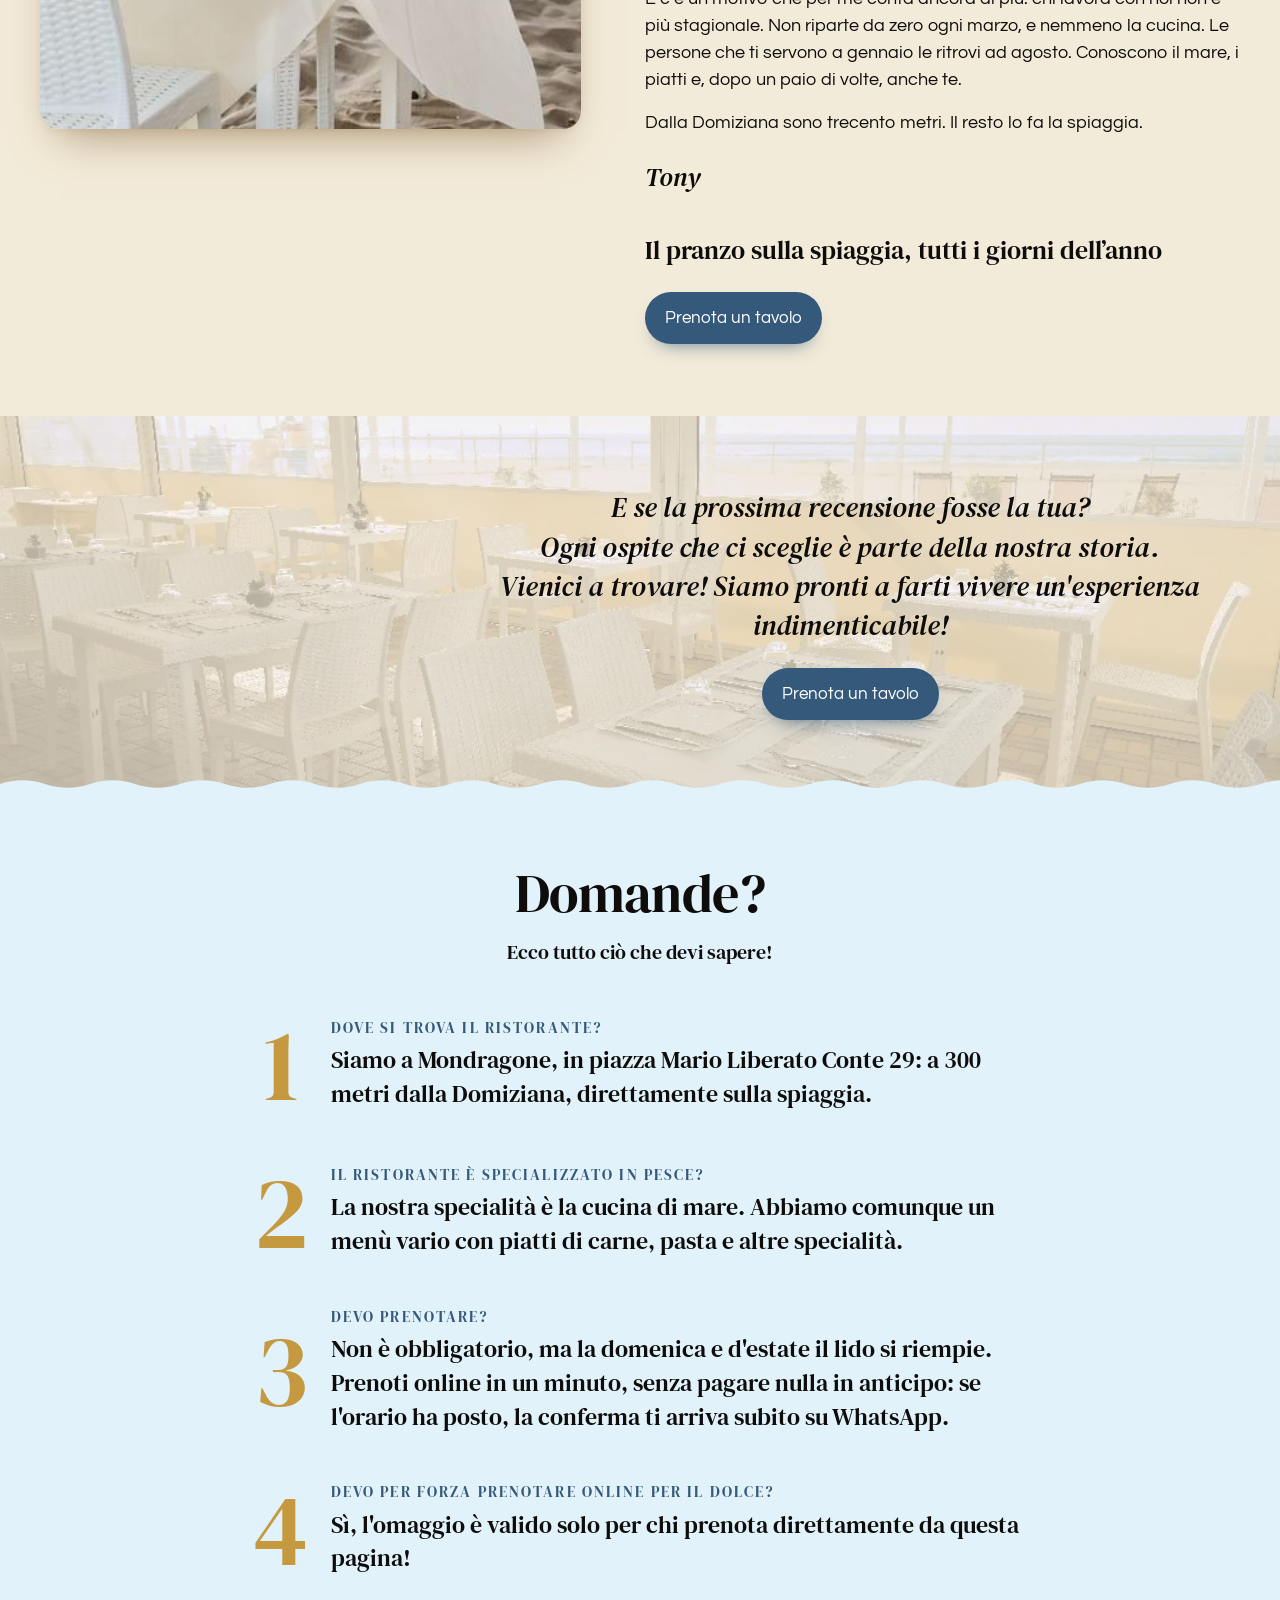
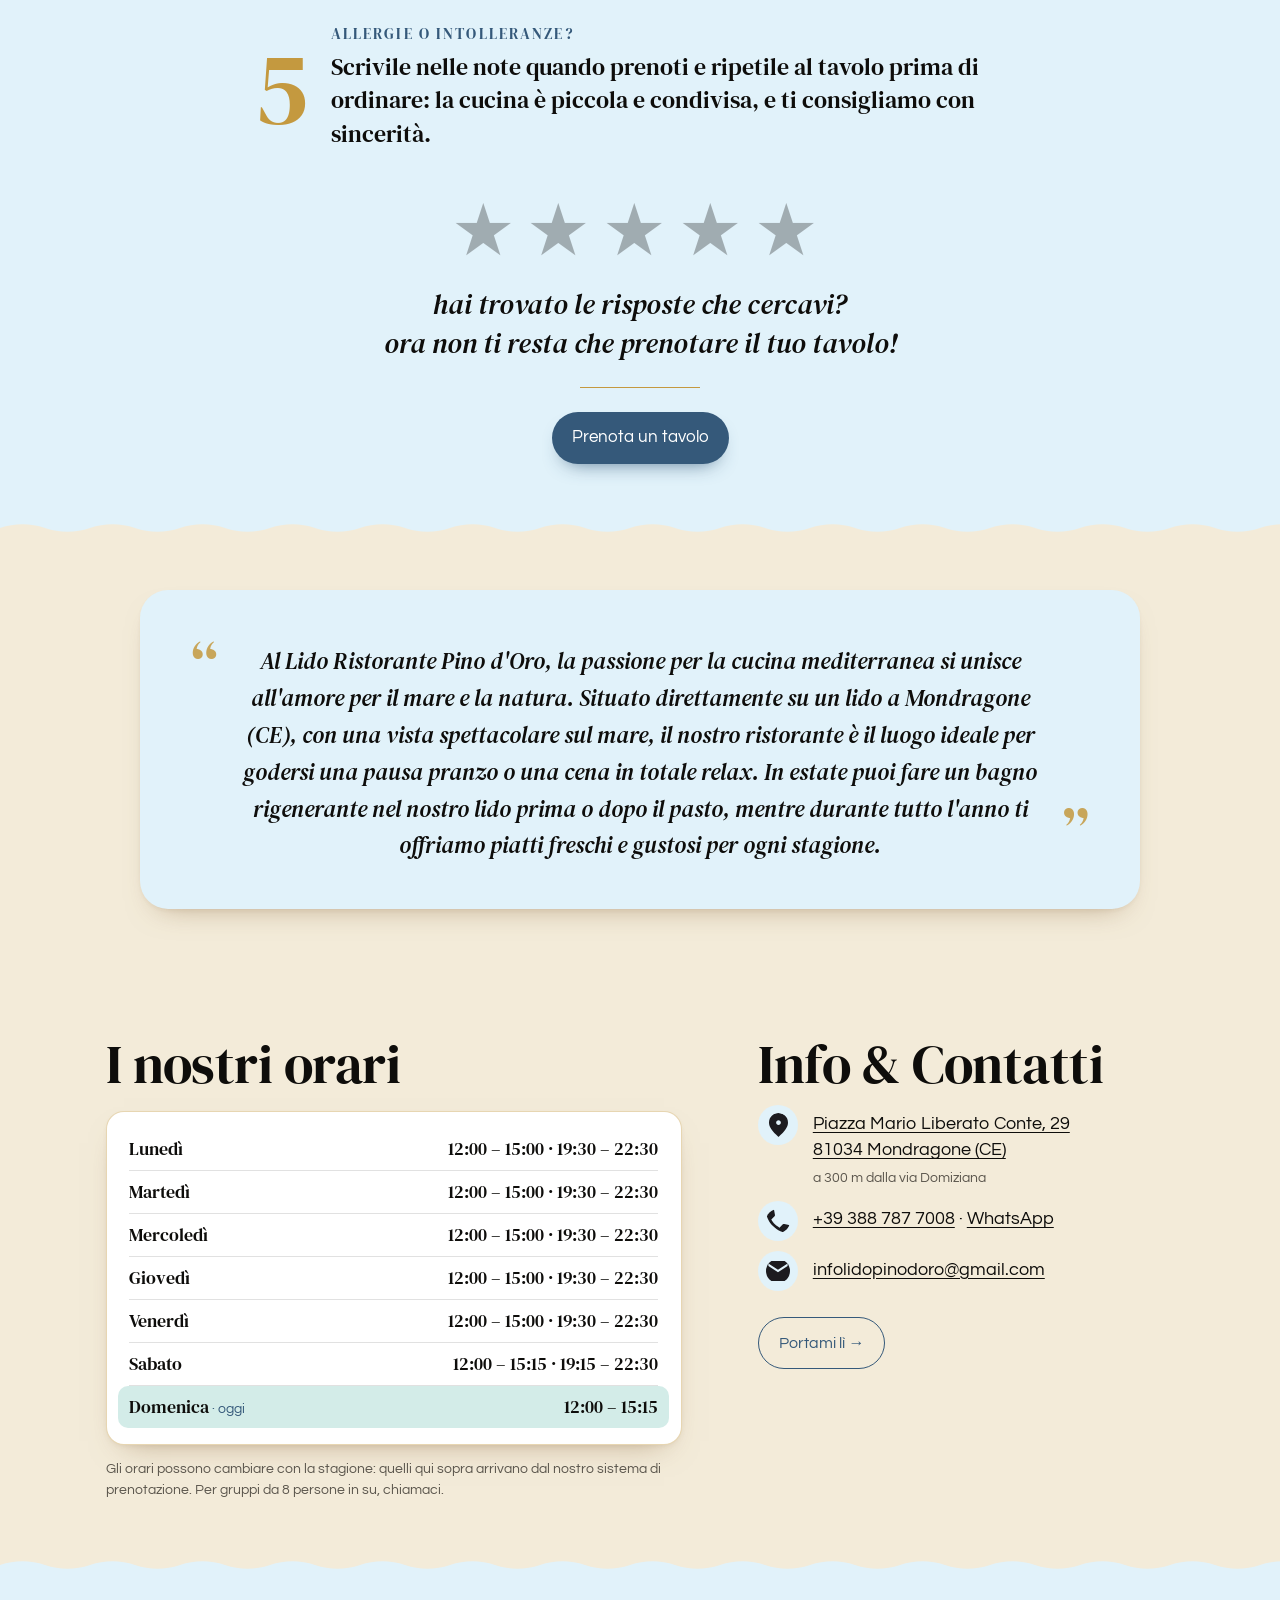
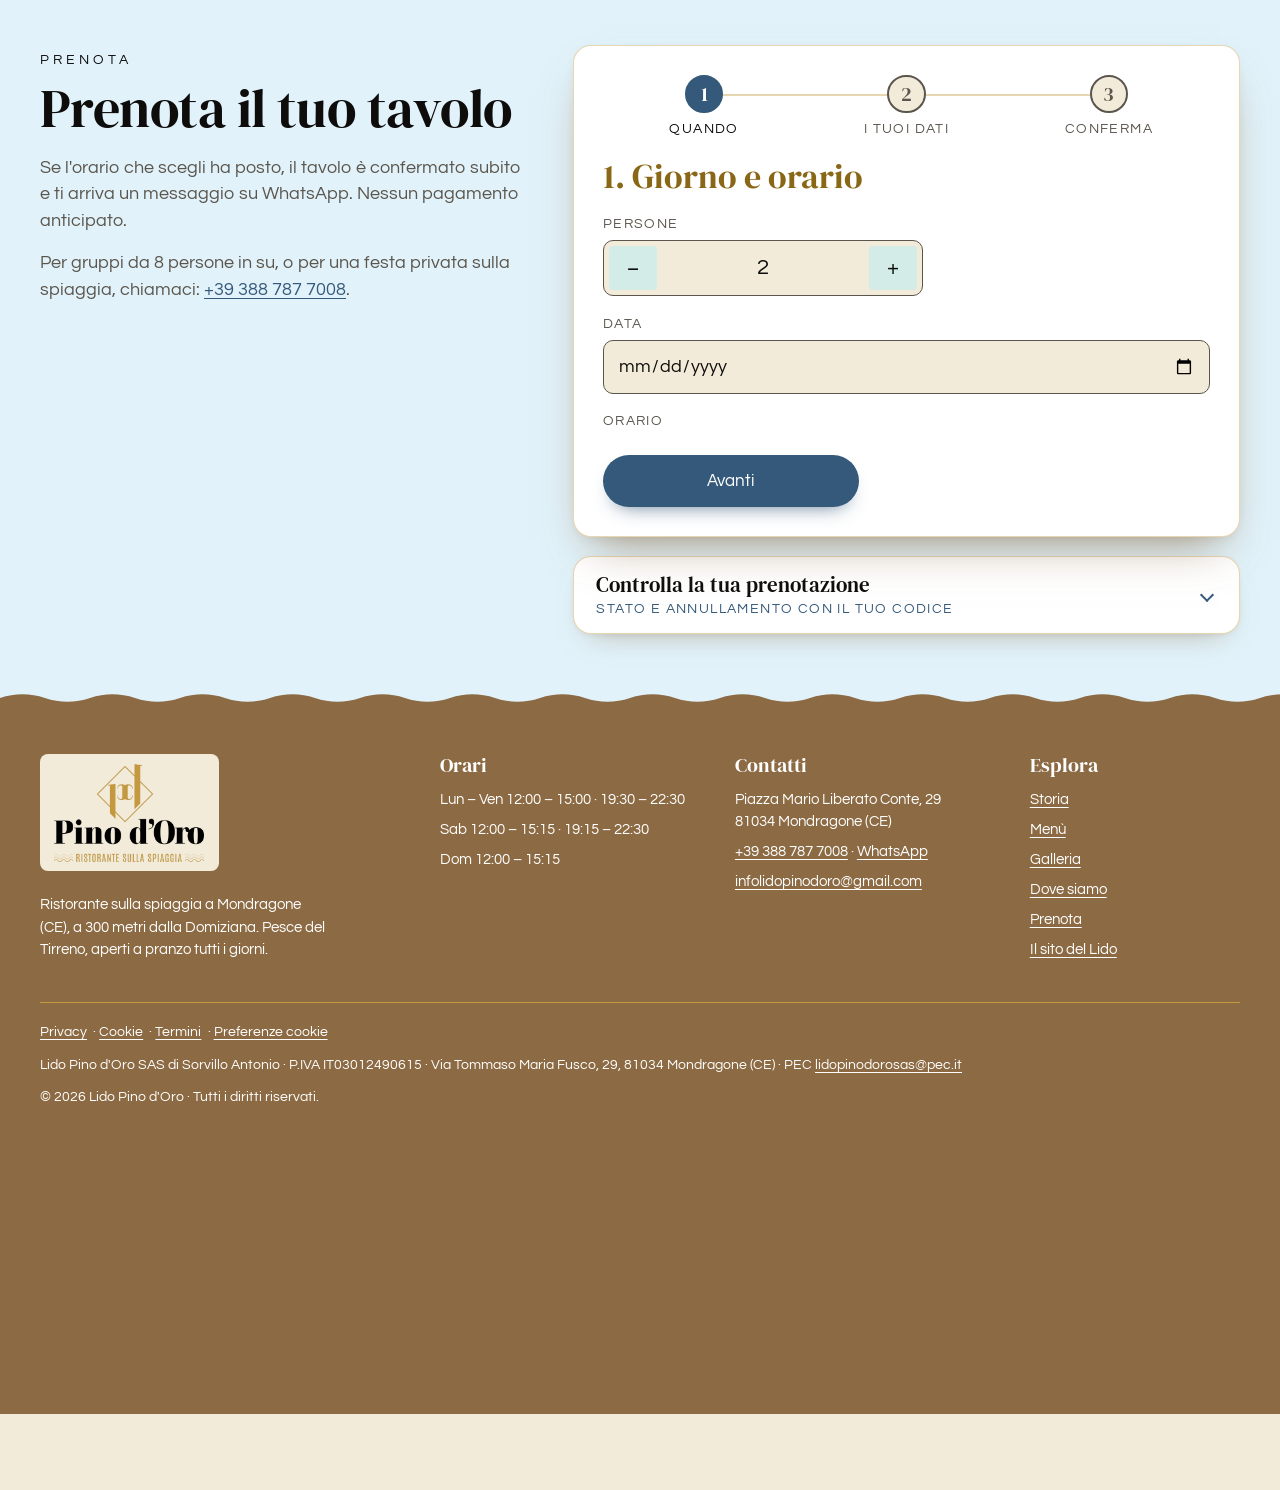
==== commit 3853bd4d: "Consenso: un «Accetta» dato prima che il banner nominasse Meta non vale più Come sul sito principale" ====
--- a/index.html
+++ b/index.html
@@ -4,7 +4,7 @@
   <meta charset="utf-8">
   <!-- Google Tag Manager: il contenitore si carica solo dopo "Accetta" nel banner dei cookie (cookie.html).
        Prima della scelta la modalita' consenso di Google parte con tutto negato. Stesso codice del sito principale. -->
-  <script src="assets/consenso.js?v=b25e2c443f"></script>
+  <script src="assets/consenso.js?v=58b409dc56"></script>
   <meta name="viewport" content="width=device-width, initial-scale=1">
   <title>Ristorante Pino d'Oro — Il pranzo sulla spiaggia, tutti i giorni dell'anno</title>
   <meta name="description" content="Pranzo sulla spiaggia a 1 minuto dalla Domiziana. Pesce del nostro Tirreno, prezzi chiari, servizio in 30 minuti se hai fretta. Aperti a pranzo tutti i giorni dell'anno.">
@@ -1274,6 +1274,6 @@
 
   <nav class="pdo-barra" id="pdo-barra" aria-label="Portami lì"></nav>
 
-  <script src="assets/pagina.js?v=1e50ca1c8d"></script>
+  <script src="assets/pagina.js?v=c34ce4c2b2"></script>
 </body>
 </html>
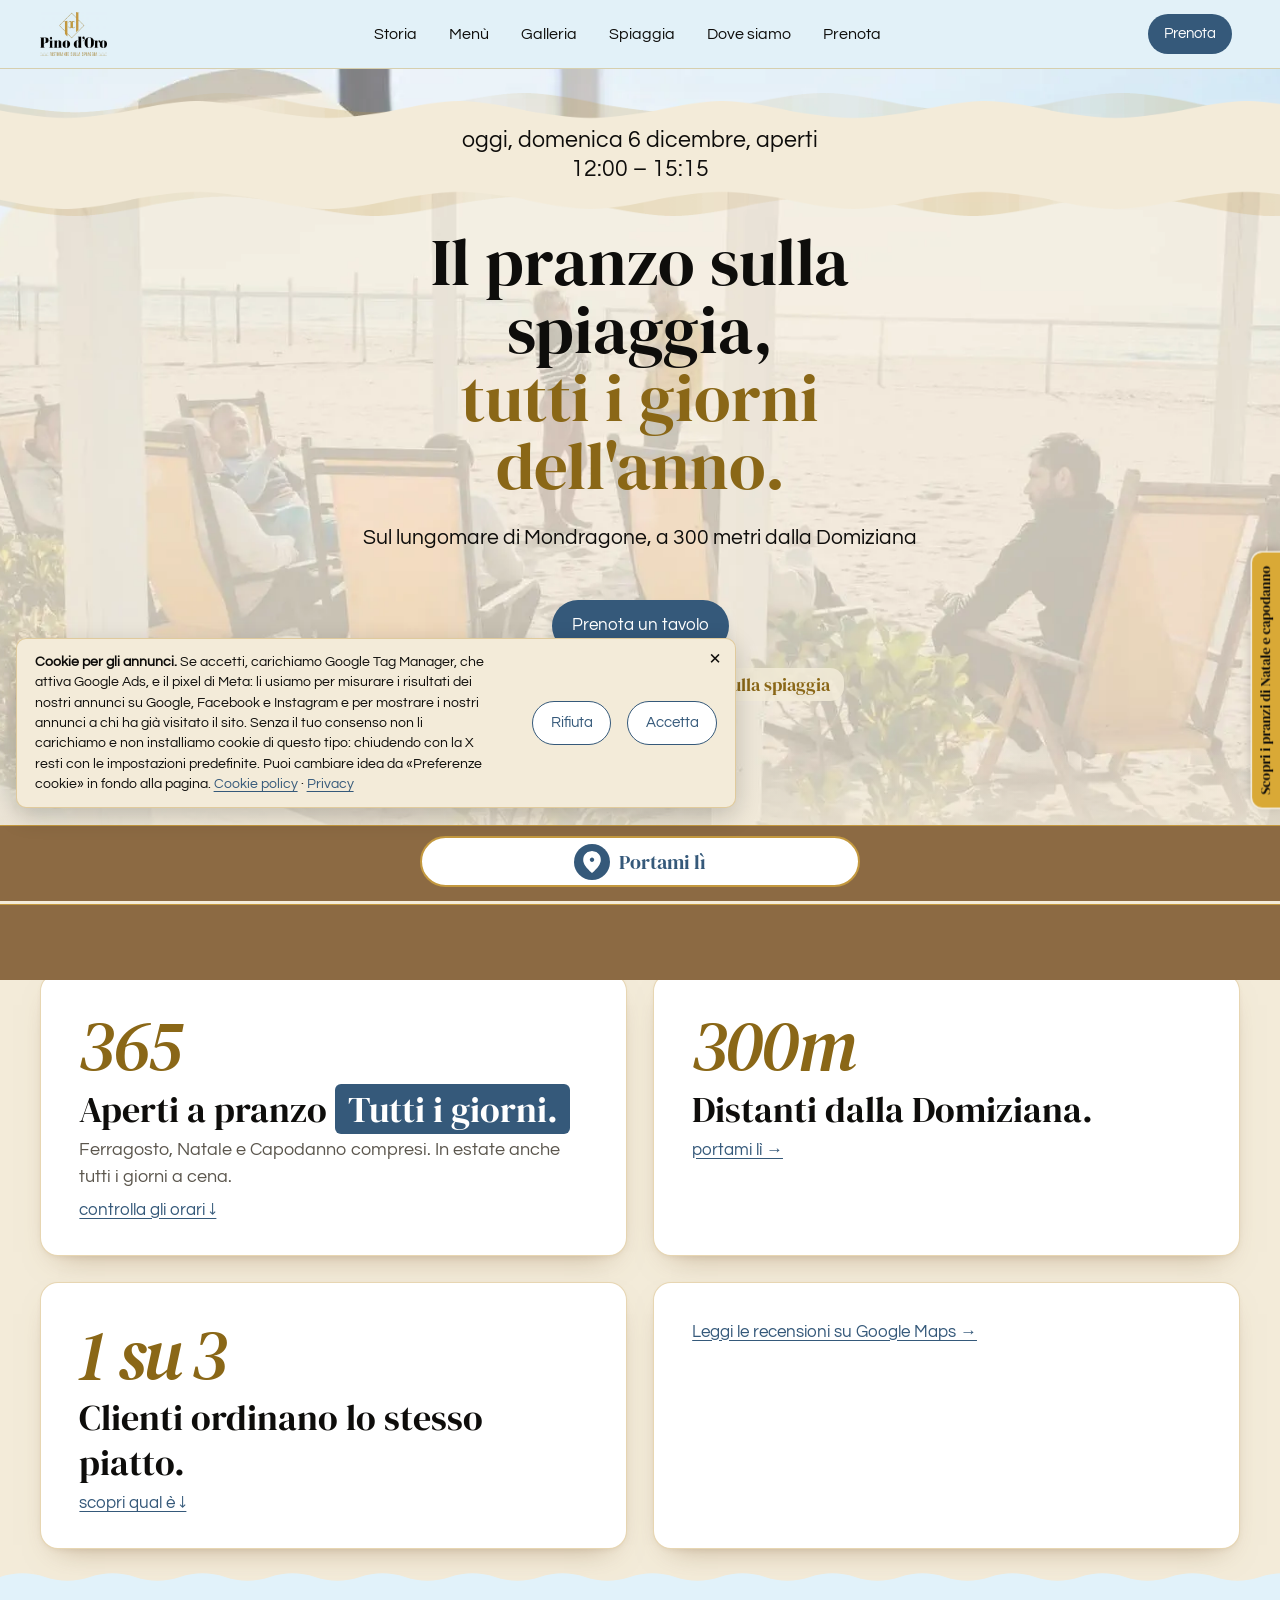
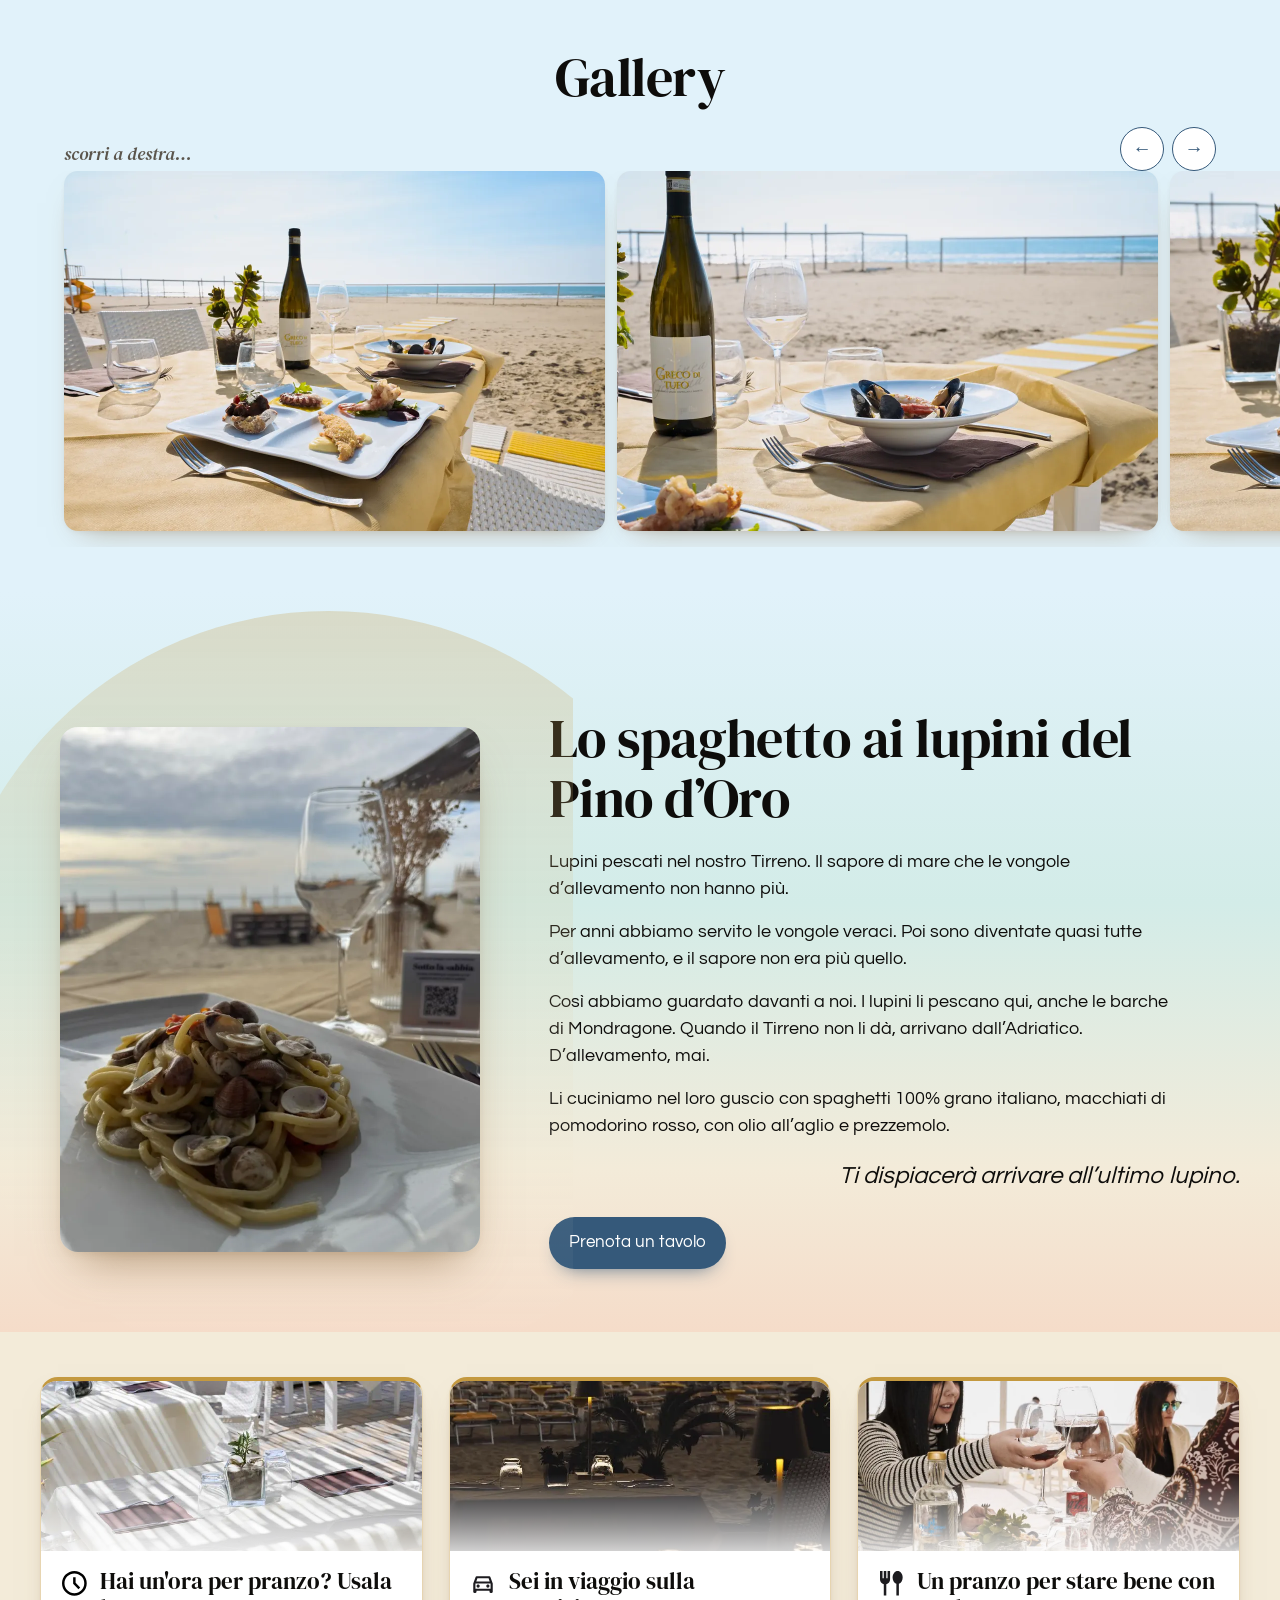
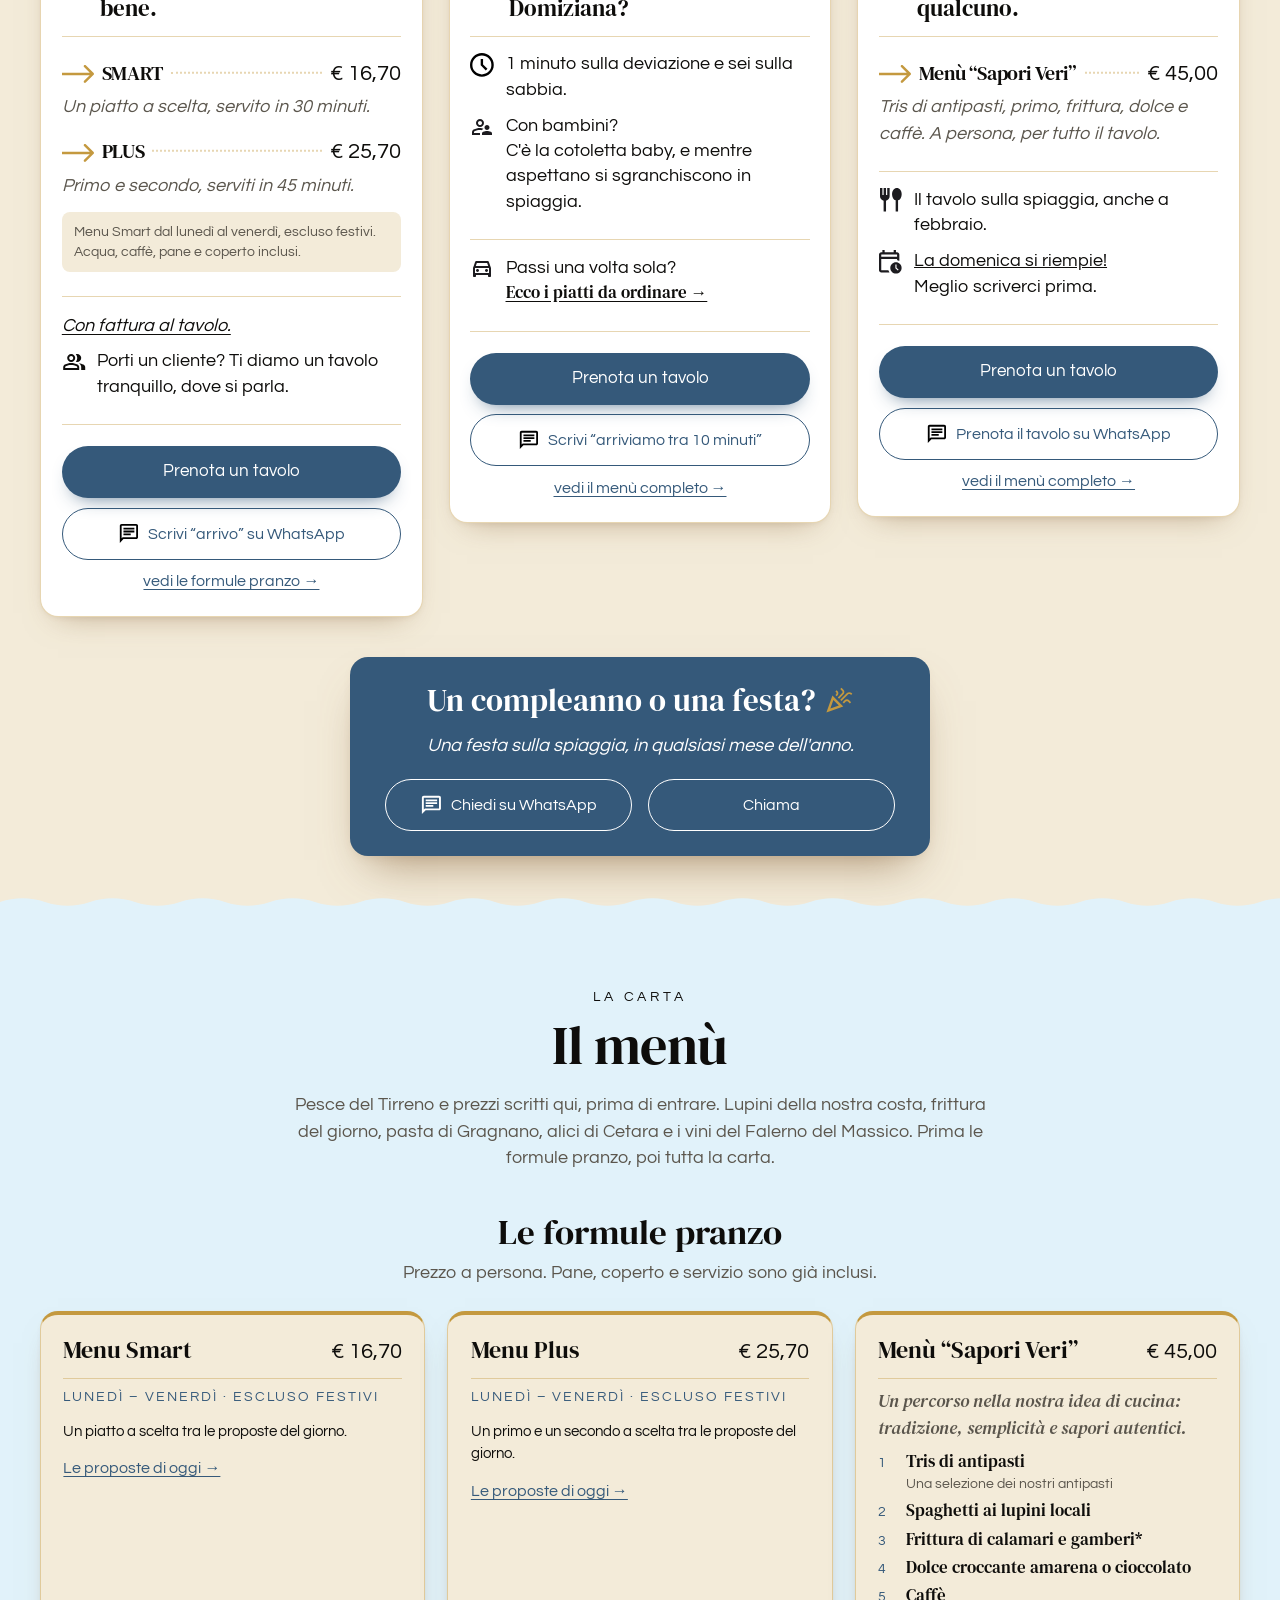
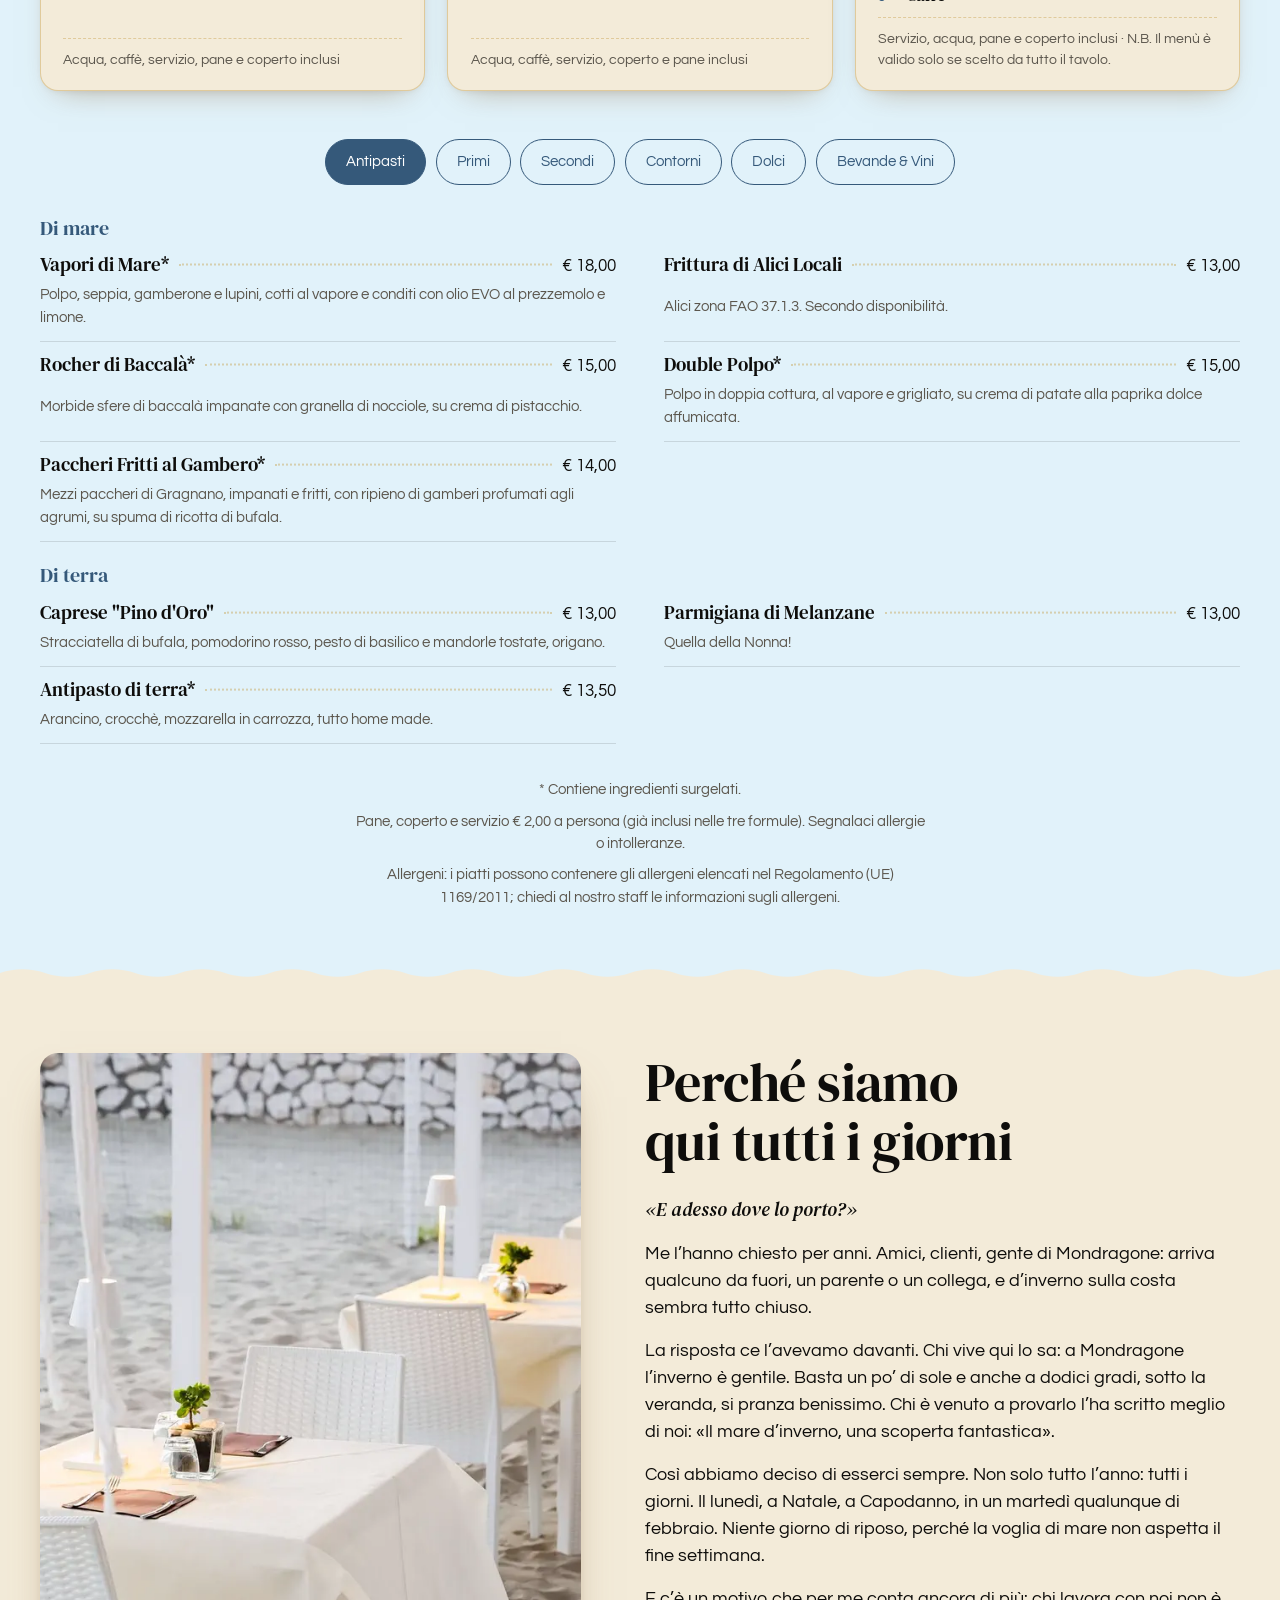
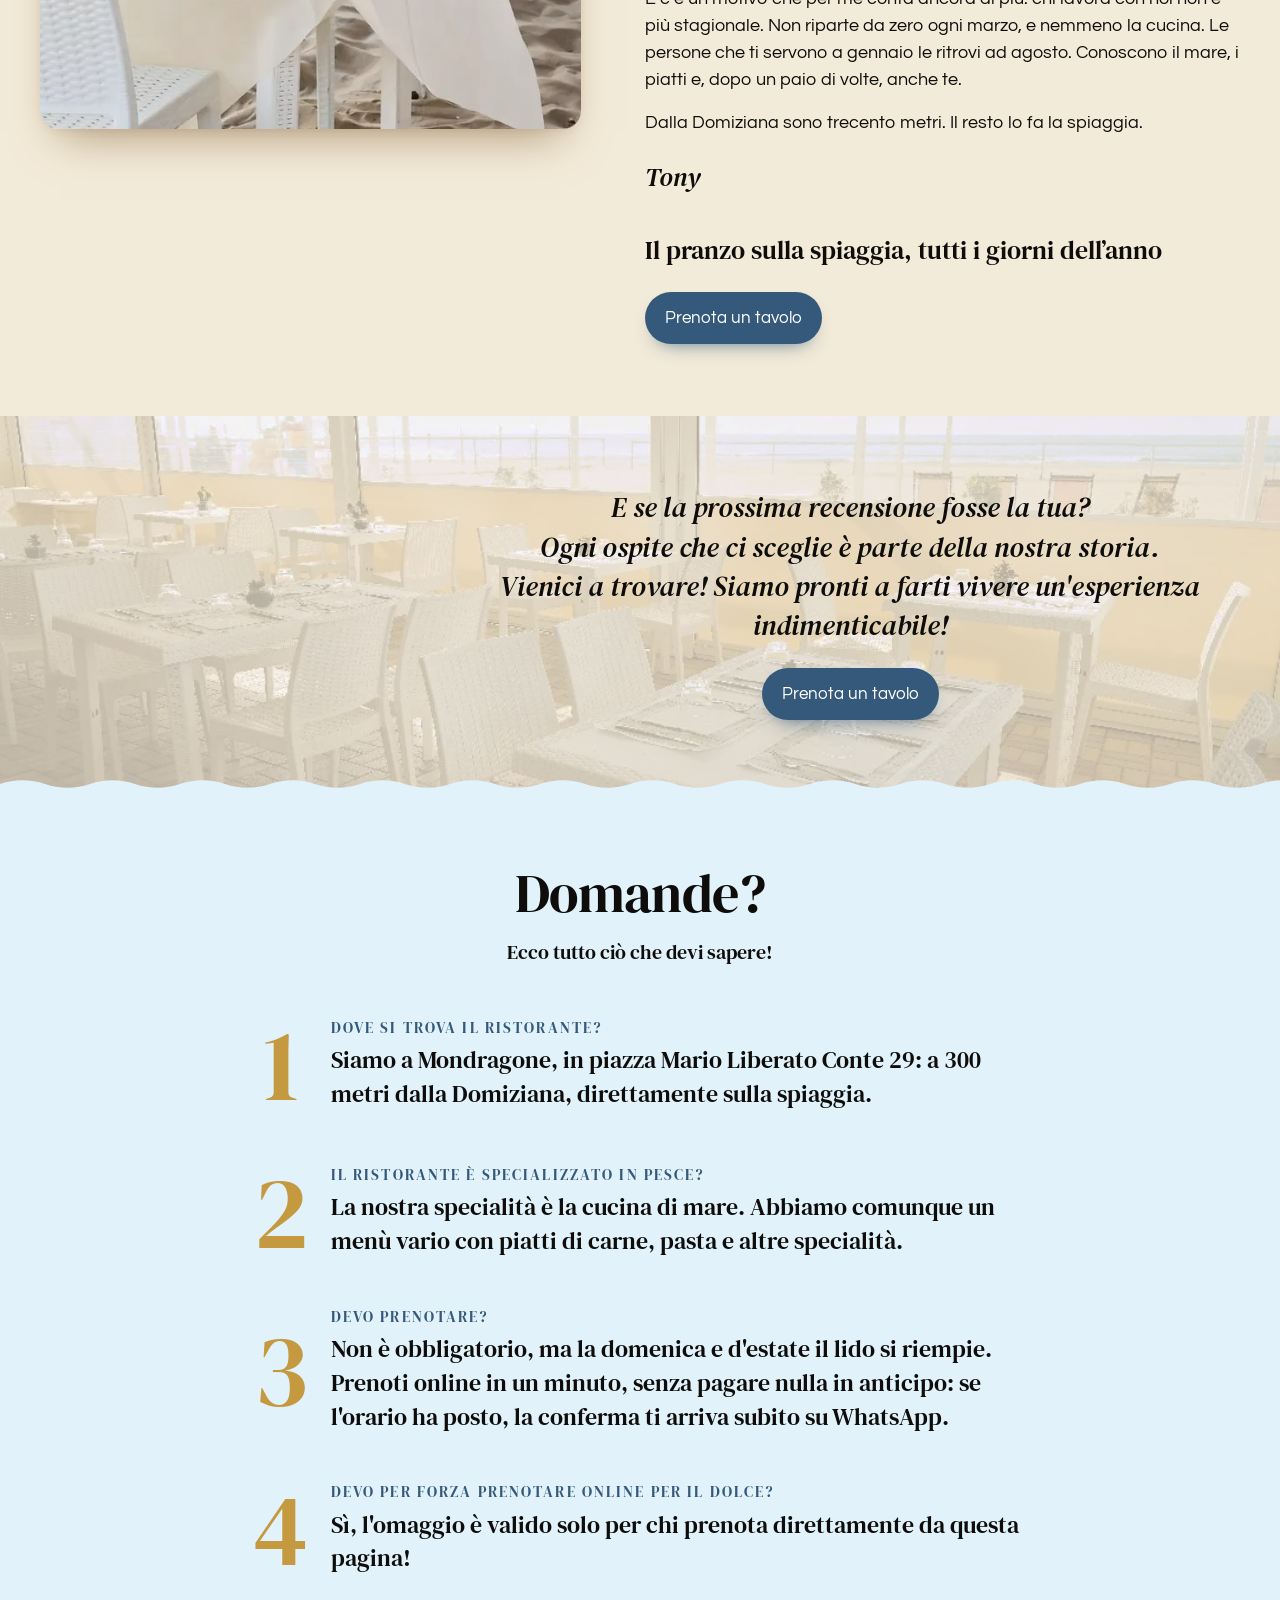
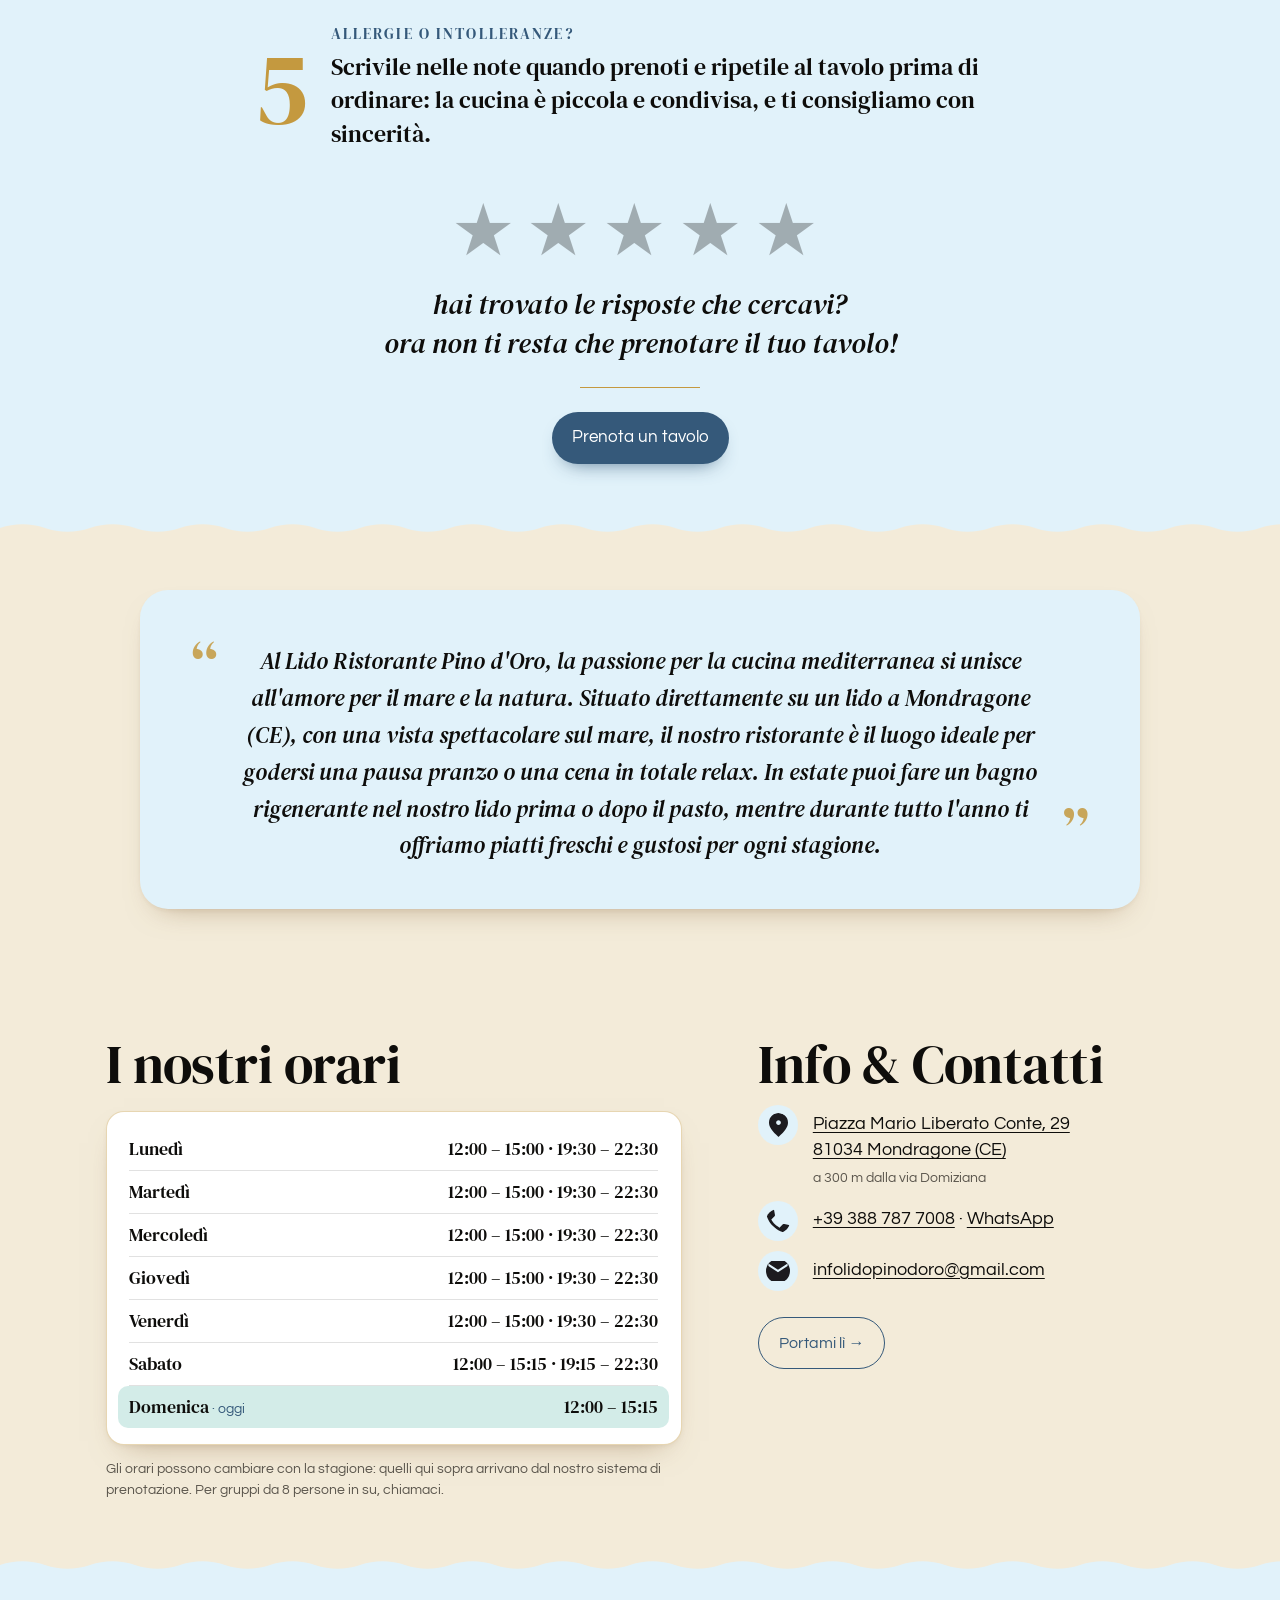
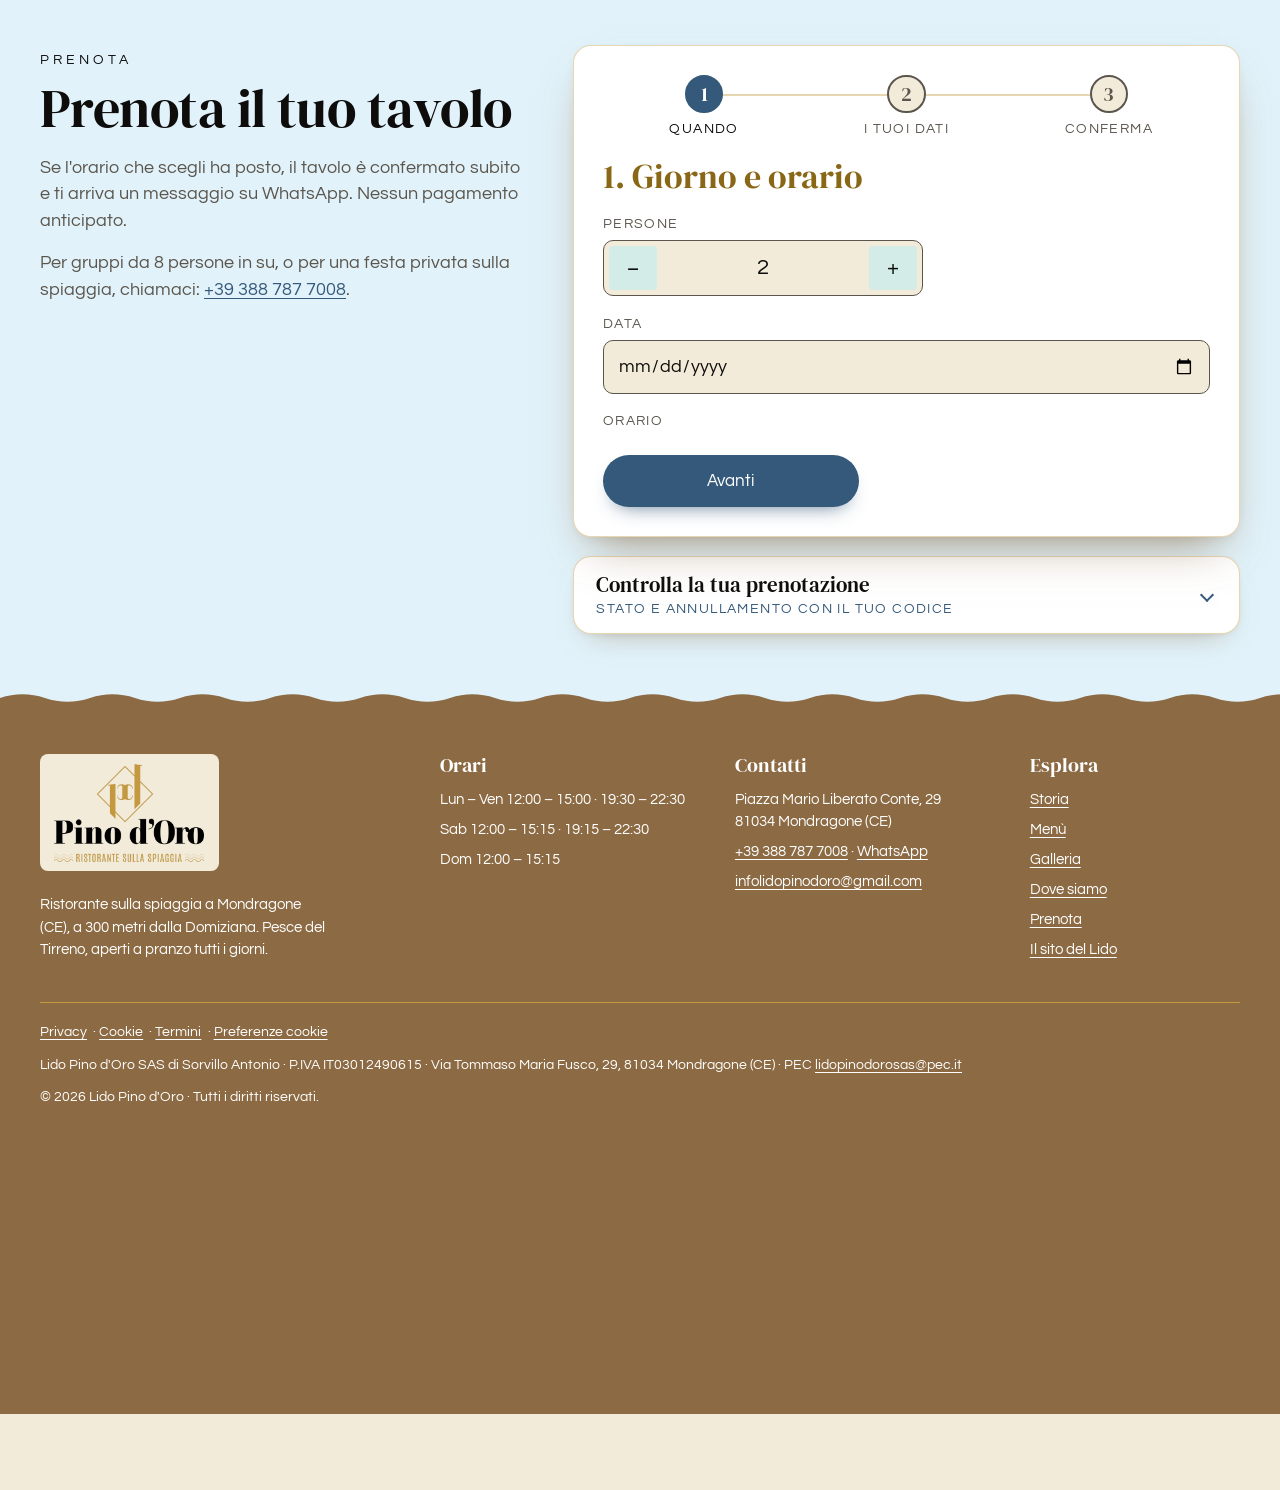
==== commit cd15fb80: "Linguetta di Natale sul bordo destro della landing Linguetta dorata fissa sul bordo destro, sopra la" ====
--- a/index.html
+++ b/index.html
@@ -637,7 +637,7 @@
     /* Tutti i titoli con il carattere del titolo "Gallery", dritto: con :root questa regola vince su quelle dei singoli titoli */
     :root :is(h1, h2, h3, h4), :root .prova-titolo, :root :is(h1, h2, h3, h4) em { font-family: var(--font-display); font-style: normal; }
   </style>
-  <link rel="stylesheet" href="assets/pinodoro-sistema.css?v=9c2d786808">
+  <link rel="stylesheet" href="assets/pinodoro-sistema.css?v=ba86cf89e0">
   <noscript><style>.recensione { background-image: url("assets/photos/terrazza-interno-1200.jpg"); }</style></noscript>
 </head>
 <body>
@@ -1272,6 +1272,7 @@
     <button type="button" class="btn btn-linea btn-piccolo" data-consenso="accettati">Accetta</button>
   </div>
 
+  <a class="pdo-linguetta" href="/natale/?utm_source=landing-domiziana&amp;utm_medium=linguetta&amp;utm_campaign=feste-2026">Scopri i pranzi di Natale e capodanno</a>
   <nav class="pdo-barra" id="pdo-barra" aria-label="Portami lì"></nav>
 
   <script src="assets/pagina.js?v=c34ce4c2b2"></script>
--- a/assets/pinodoro-sistema.css
+++ b/assets/pinodoro-sistema.css
@@ -351,3 +351,16 @@
   transition: top .15s ease;
 }
 .skip:focus { top: 1rem; }
+
+/* ---------- LINGUETTA SUL BORDO DESTRO ---------- */
+/* Testo in verticale, letto dal basso verso l'alto; sta sopra la barra fissa. */
+.pdo-linguetta {
+  position: fixed; right: 0; bottom: calc(var(--pdo-altezza-barra) + 1rem + env(safe-area-inset-bottom, 0px)); z-index: 45;
+  padding: .8rem .4rem; border-radius: 0 10px 10px 0;
+  background: #D9A936; color: var(--pdo-nero); box-shadow: 0 0 0 1.5px var(--pdo-spuma), 0 4px 12px #0E0D0B40;
+  font-family: var(--pdo-font-titoli); font-size: var(--pdo-fs-nota); line-height: 1.1; white-space: nowrap; text-decoration: none;
+  writing-mode: vertical-rl; transform: rotate(180deg);
+}
+.pdo-linguetta:hover { background: #E3B94F; }
+.pdo-linguetta:focus-visible { outline: 2px solid var(--pdo-nero); outline-offset: 2px; }
+@media print { .pdo-linguetta { display: none; } }
